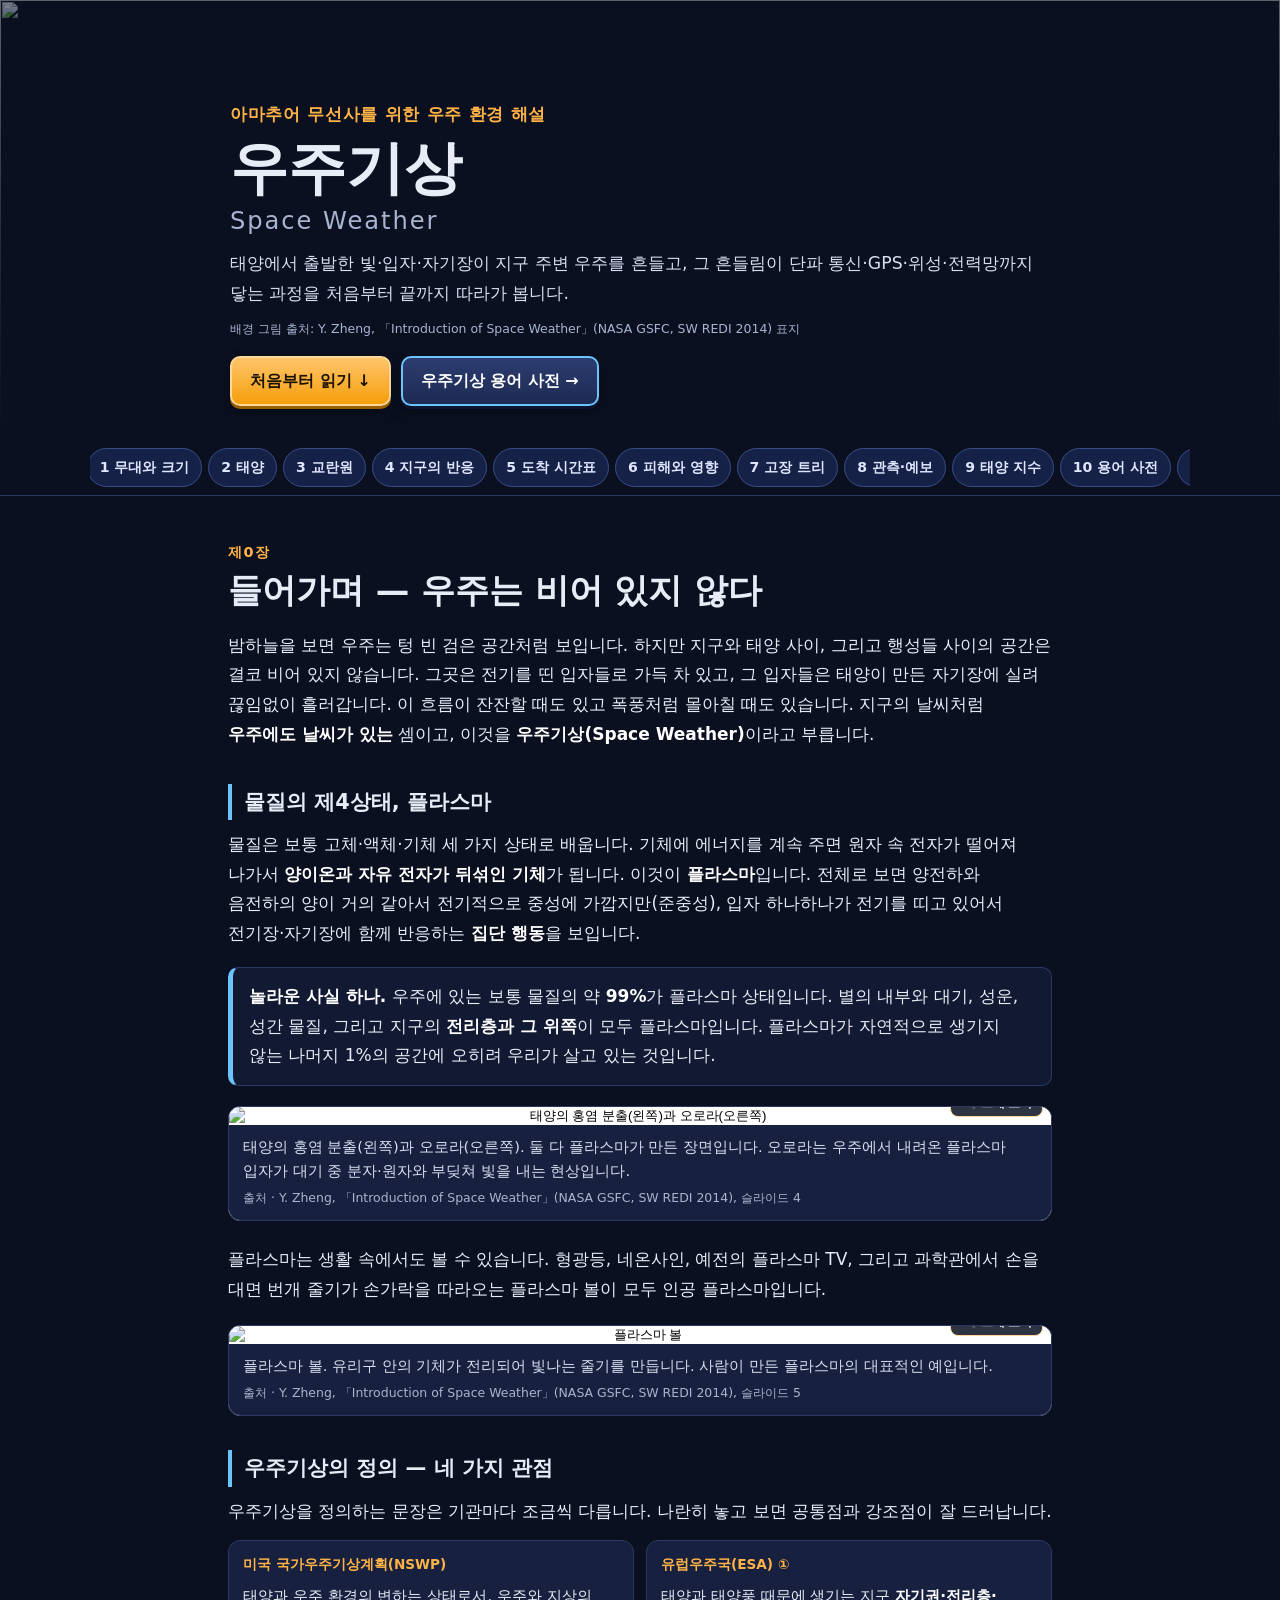
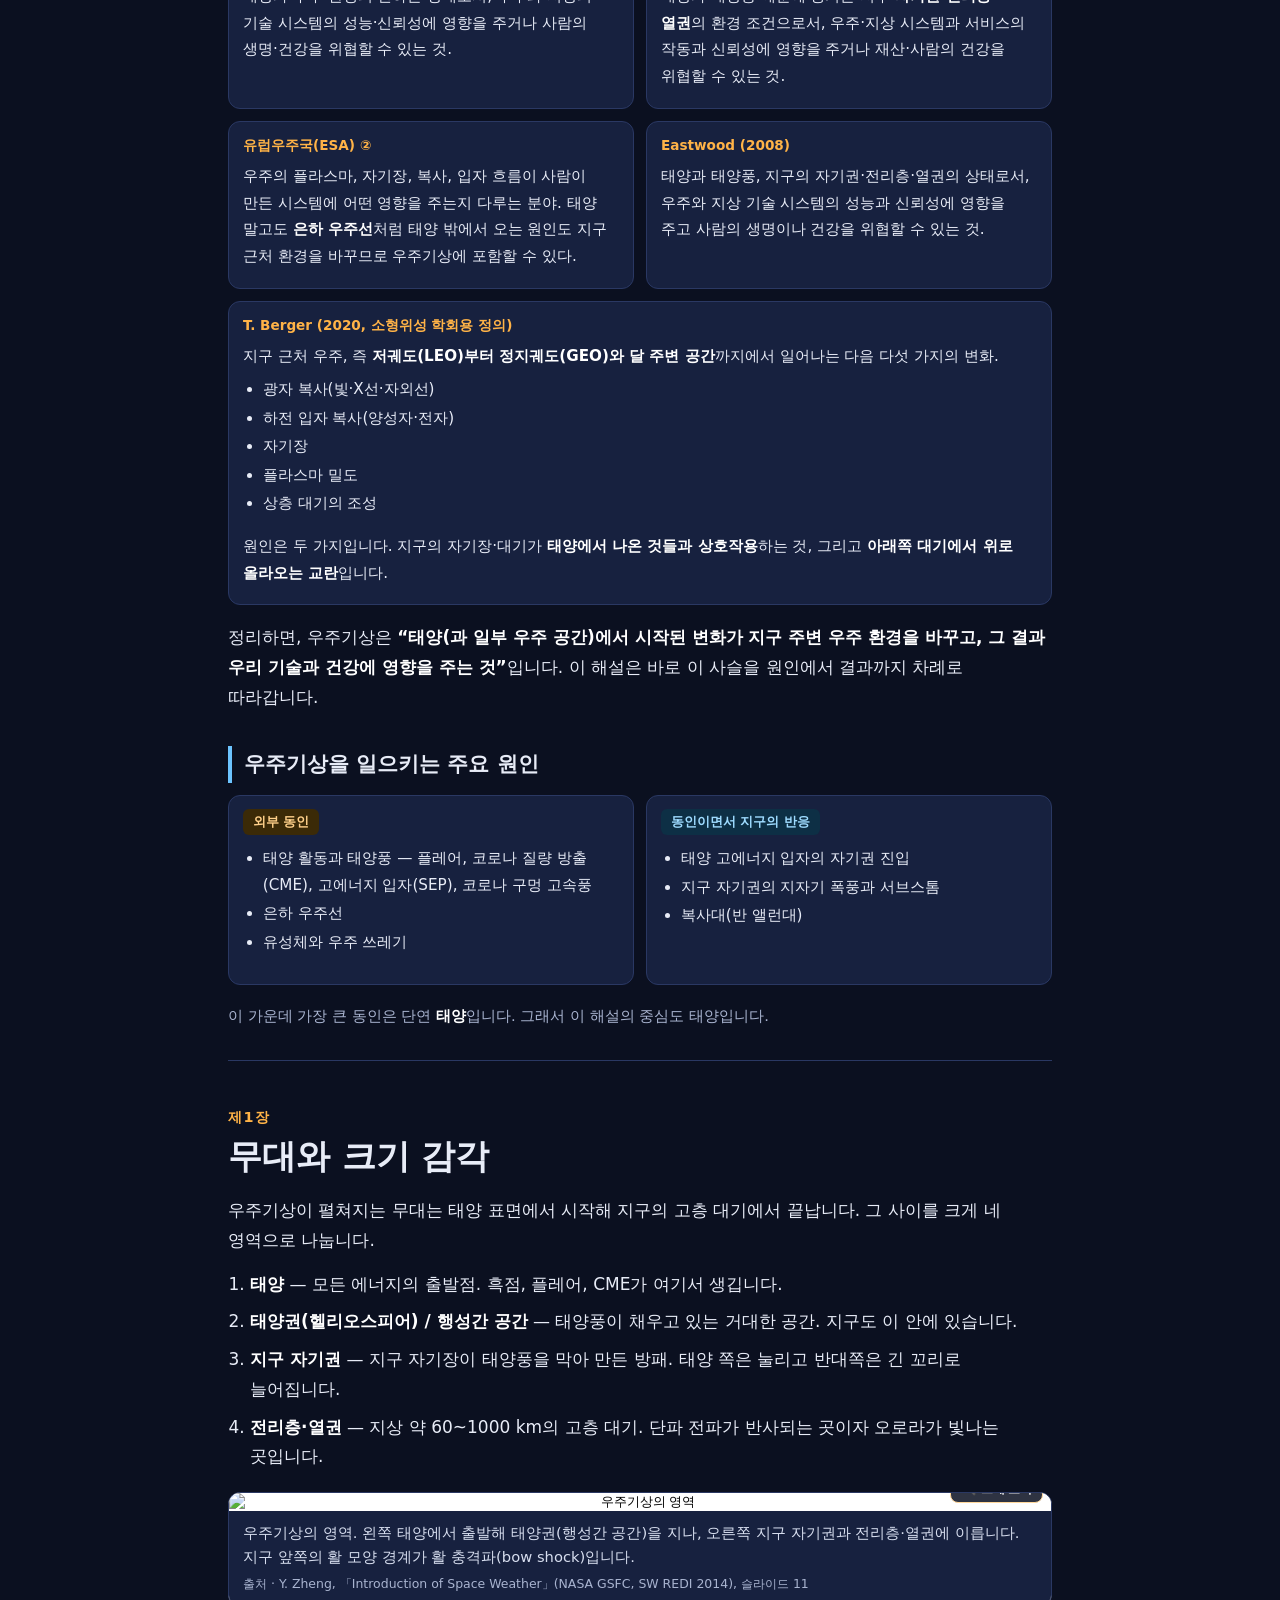
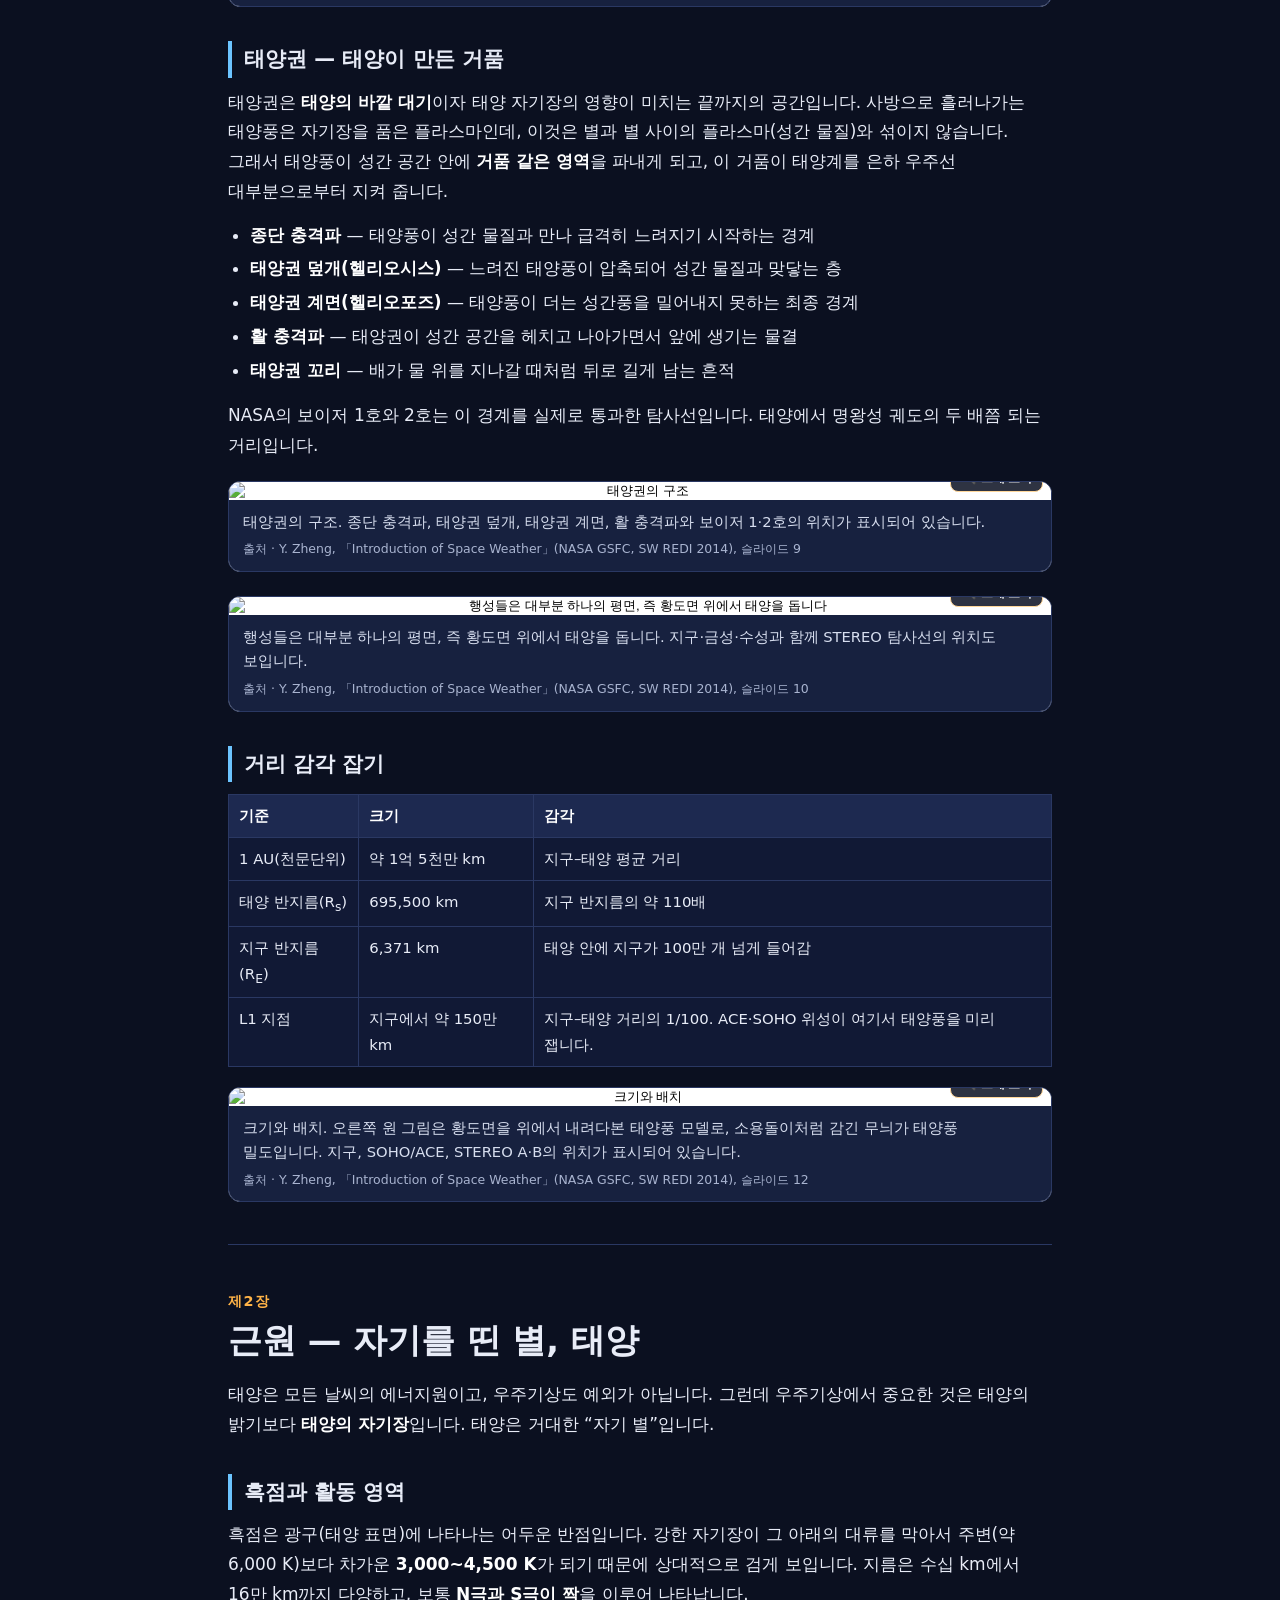
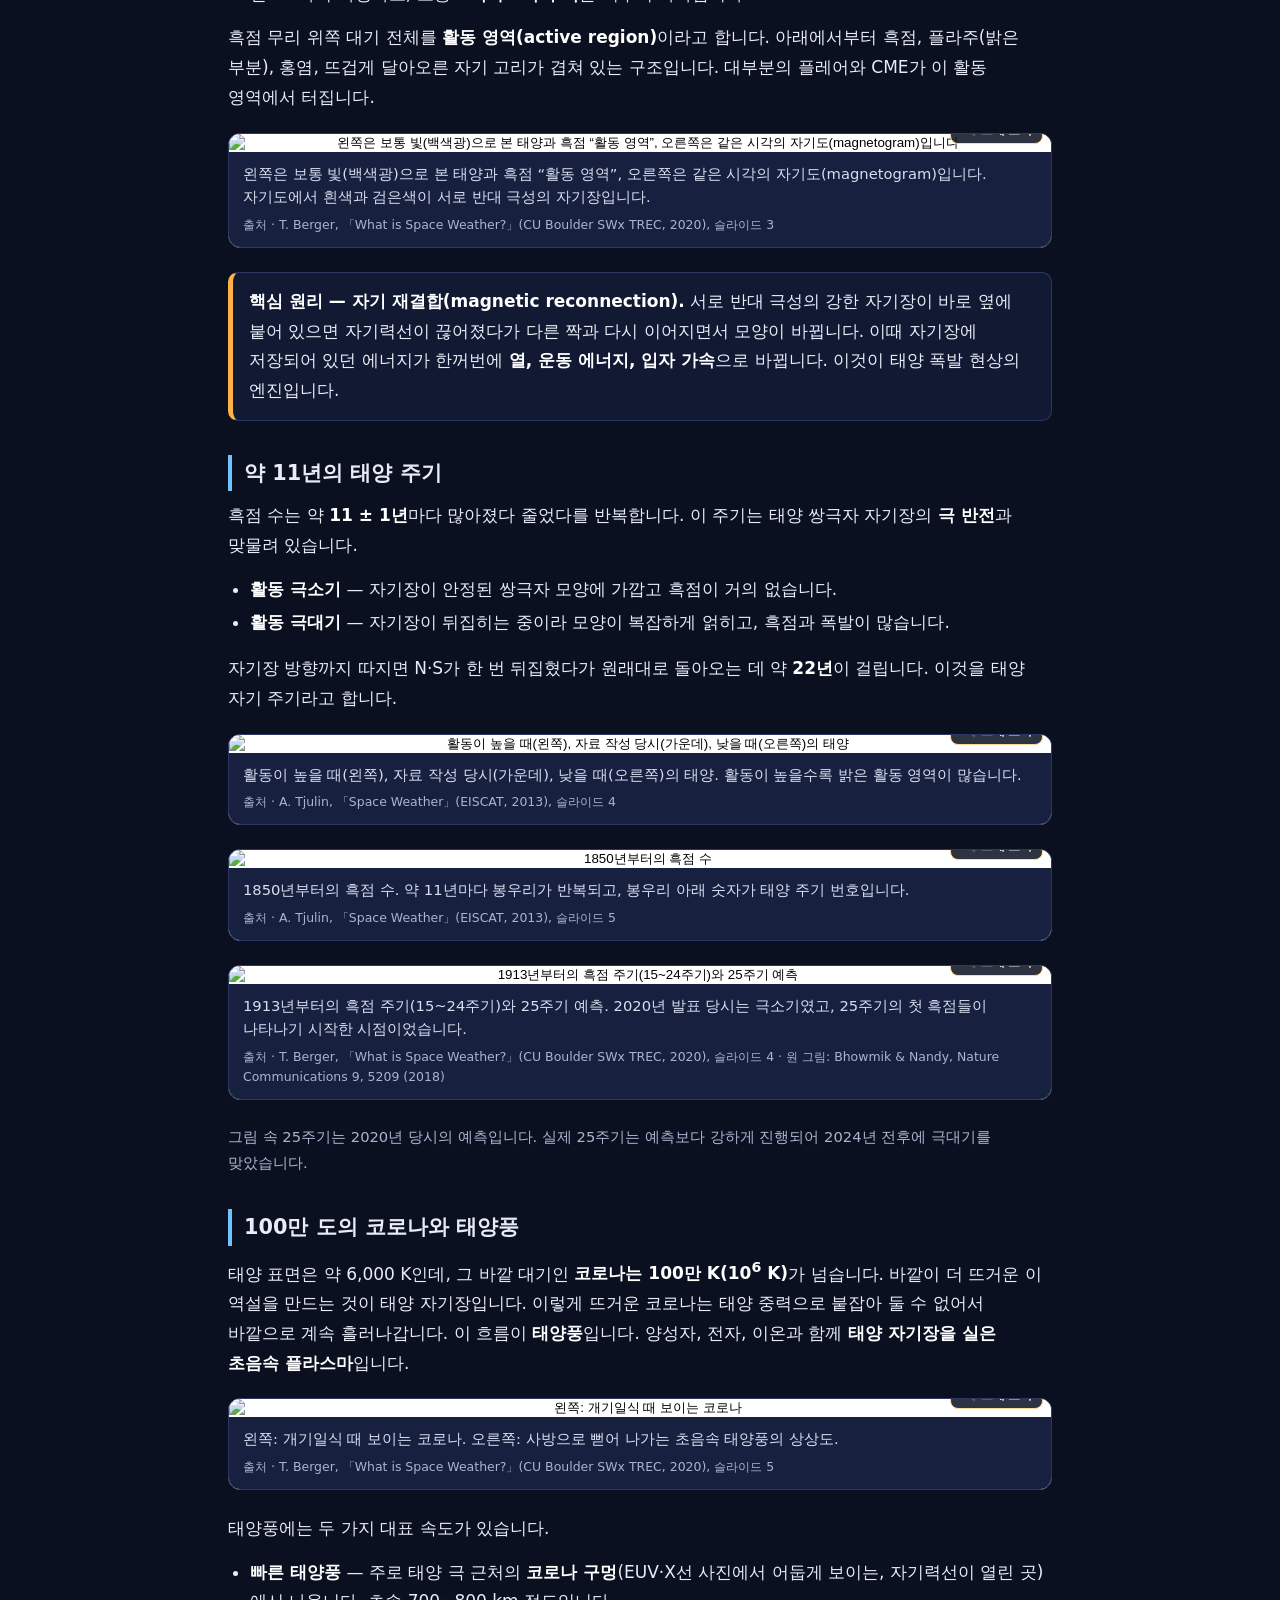
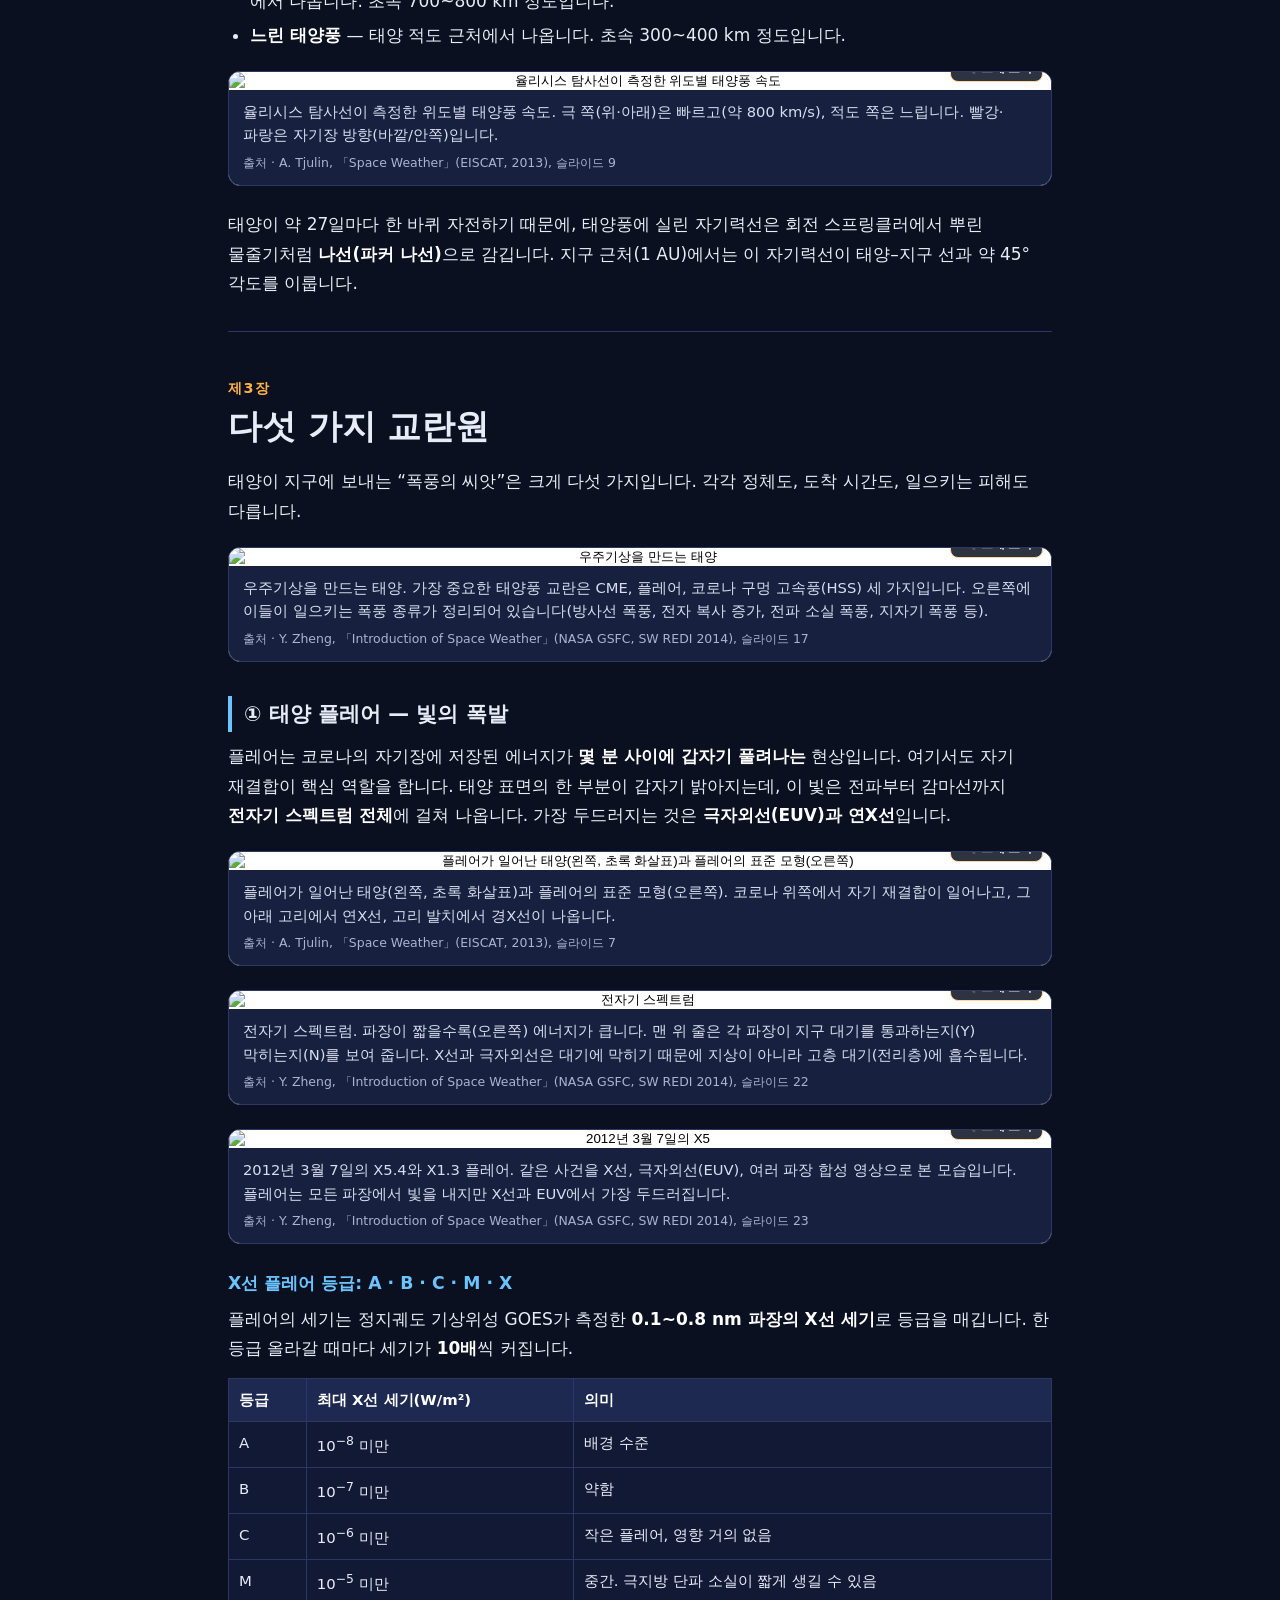
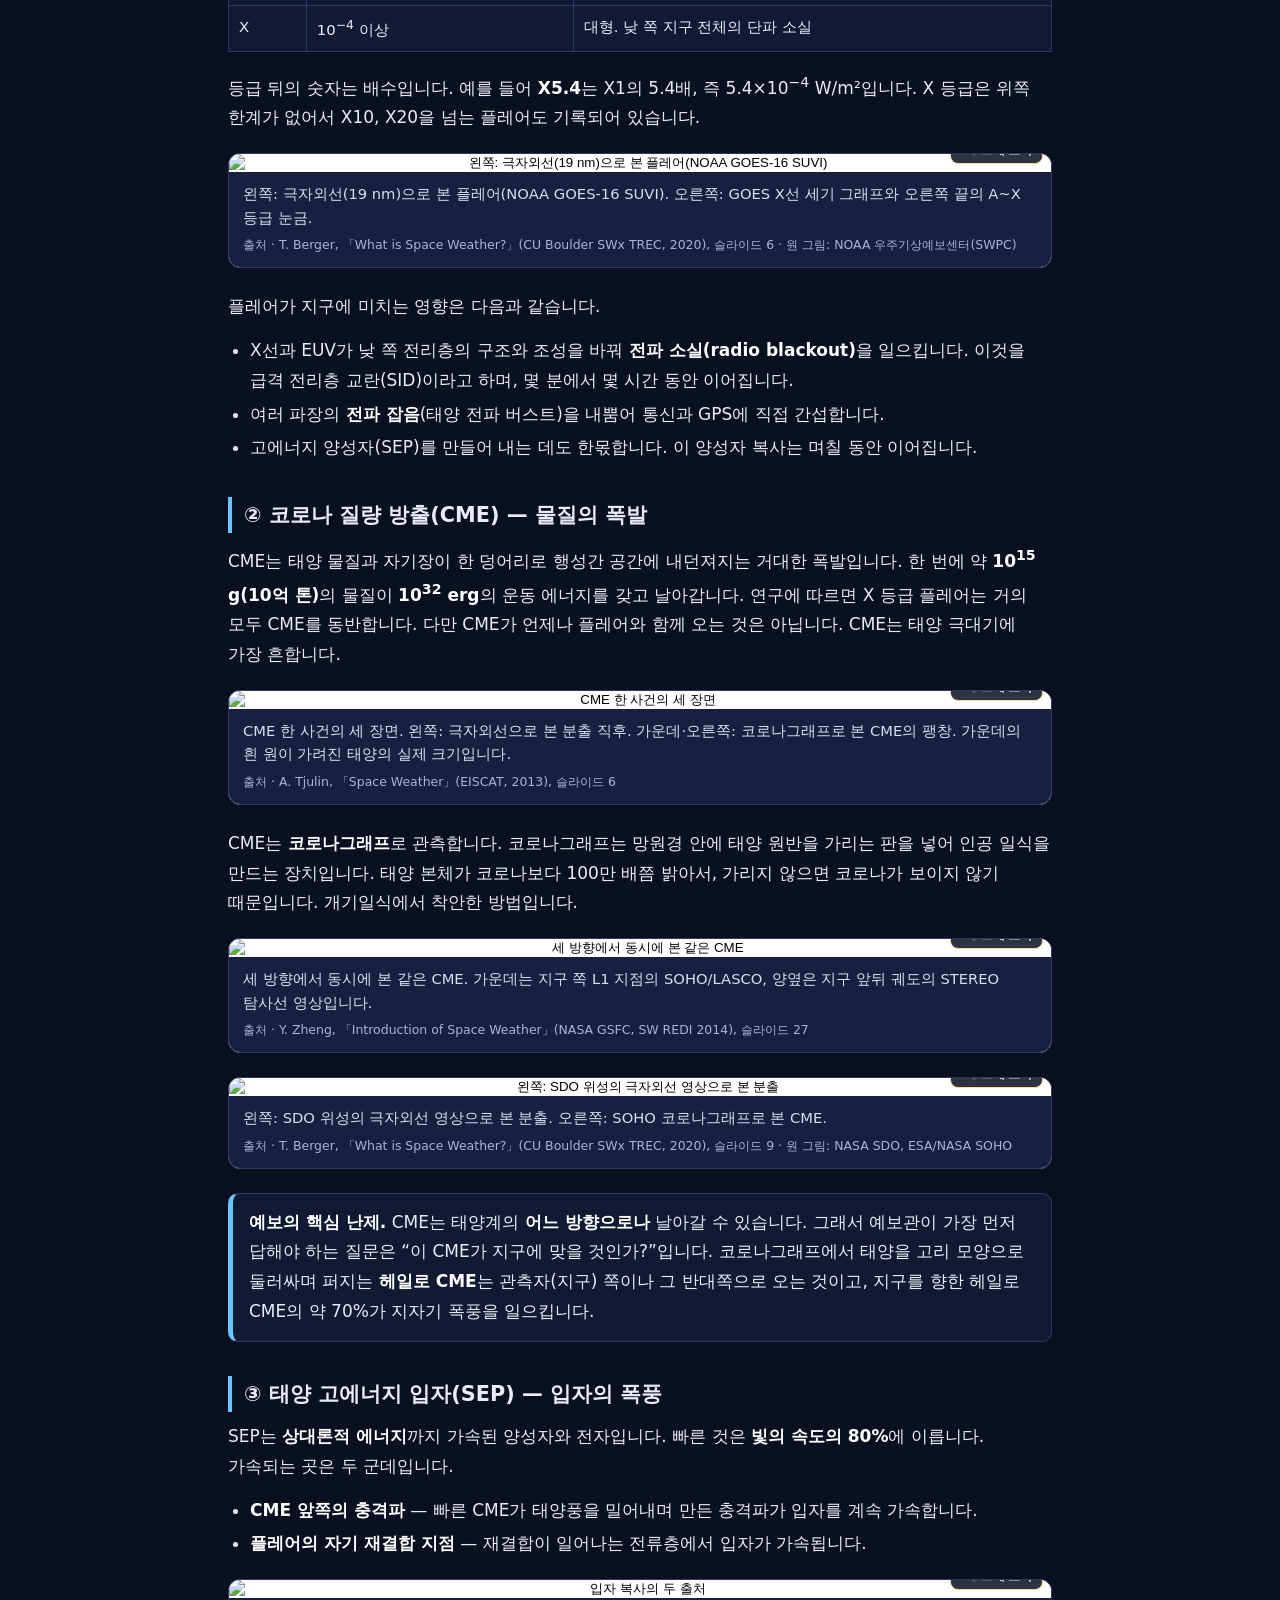
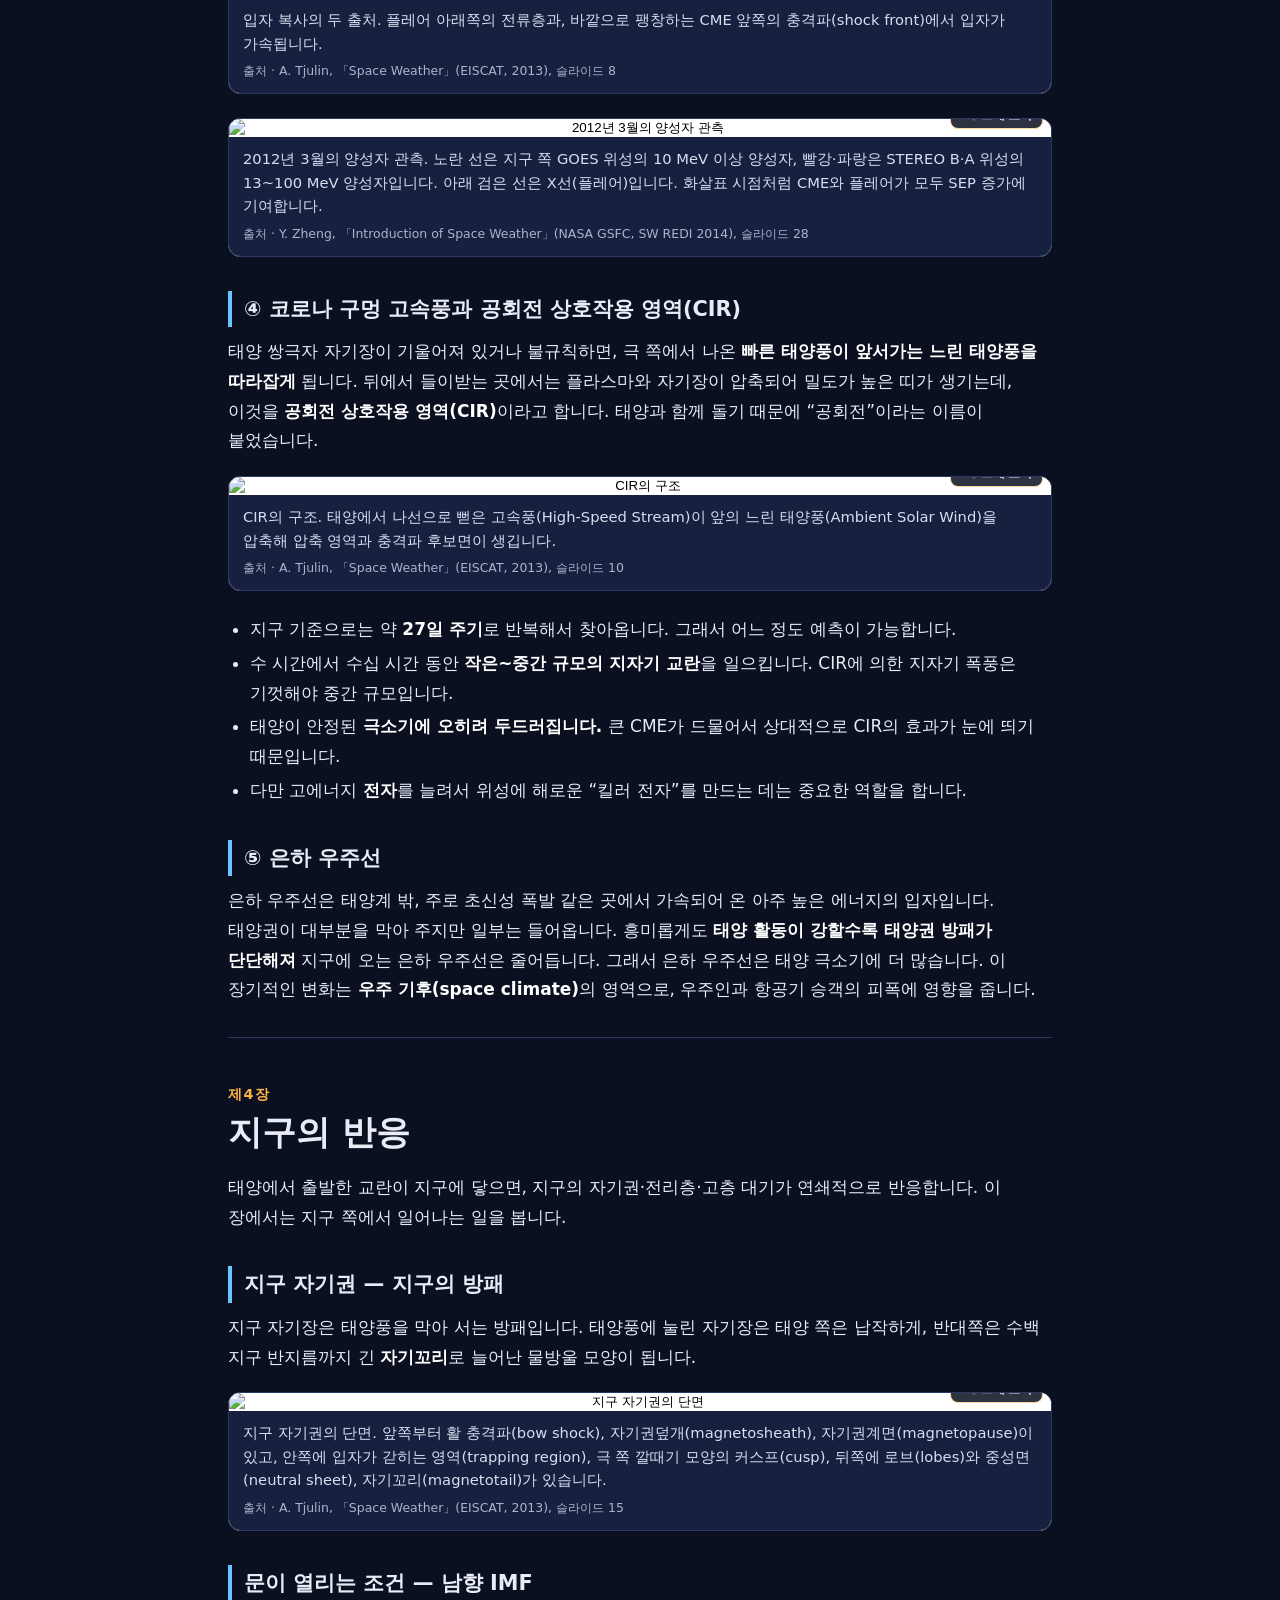
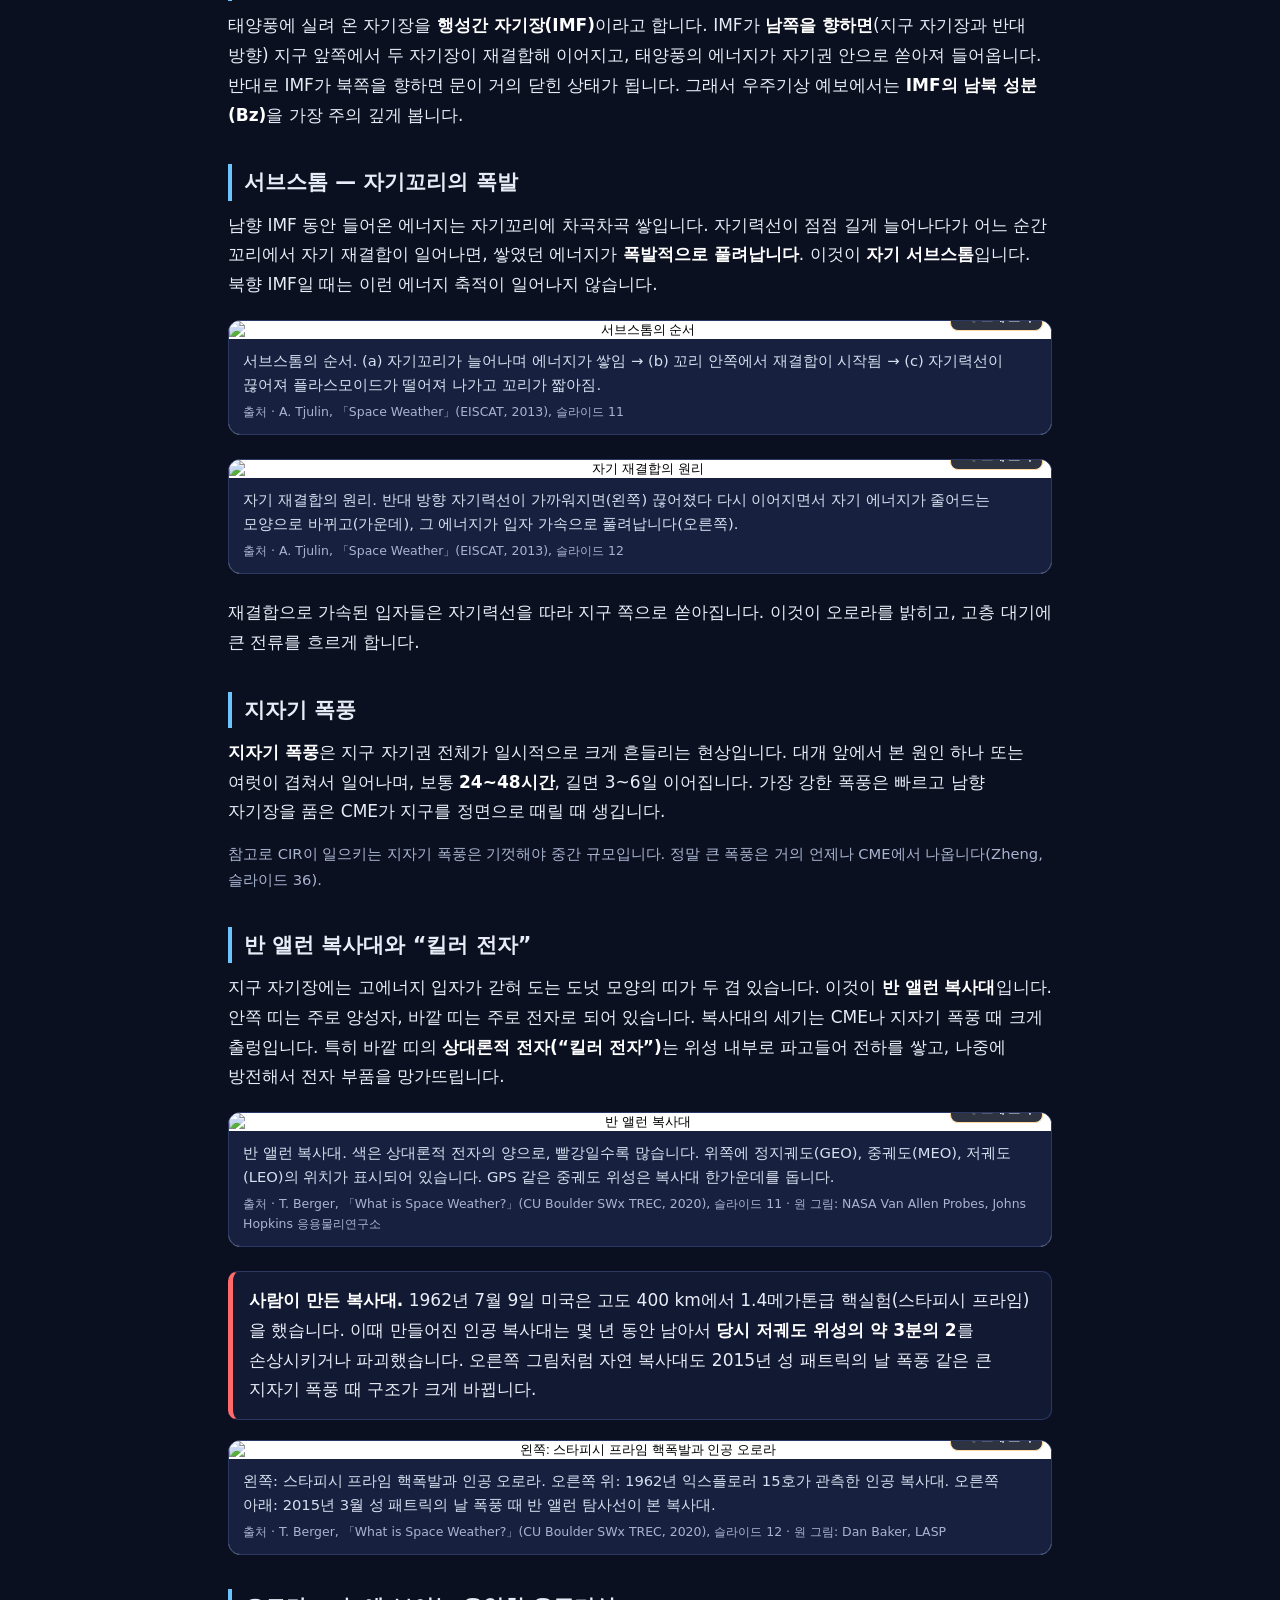
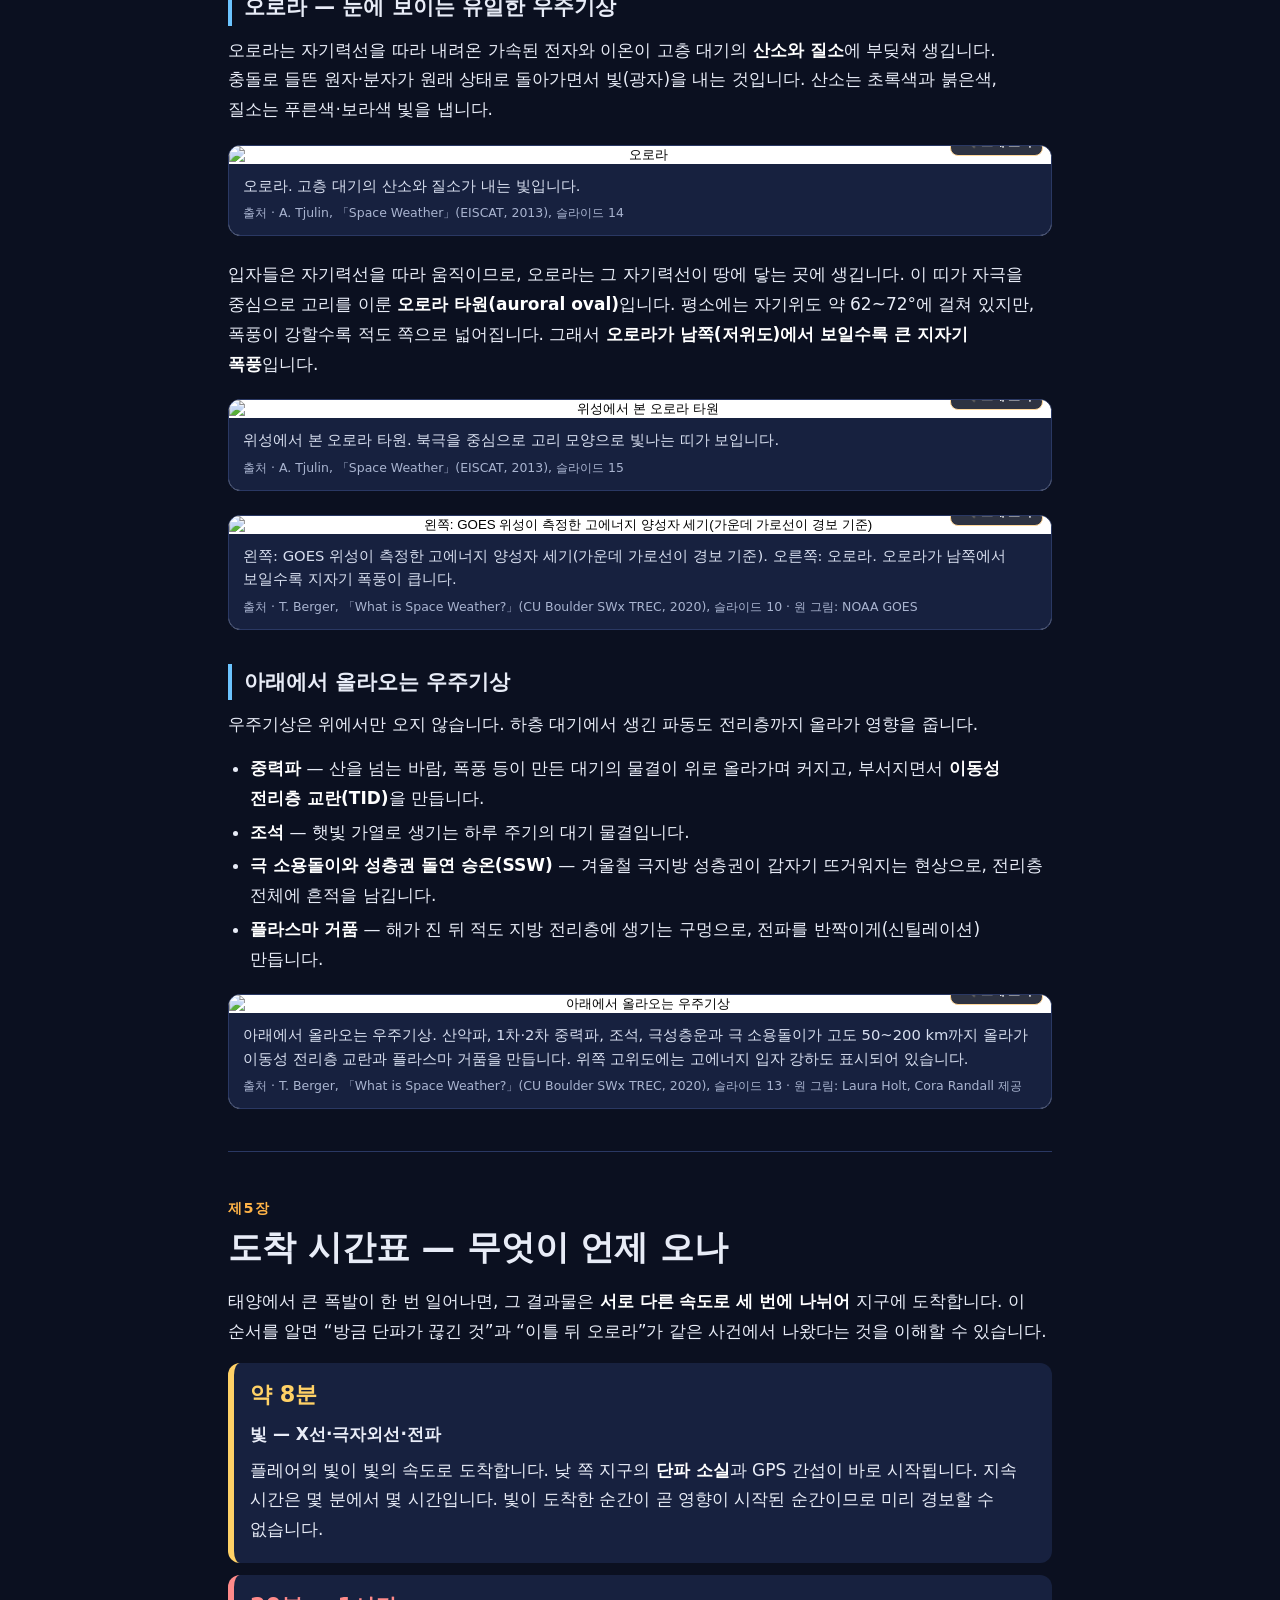
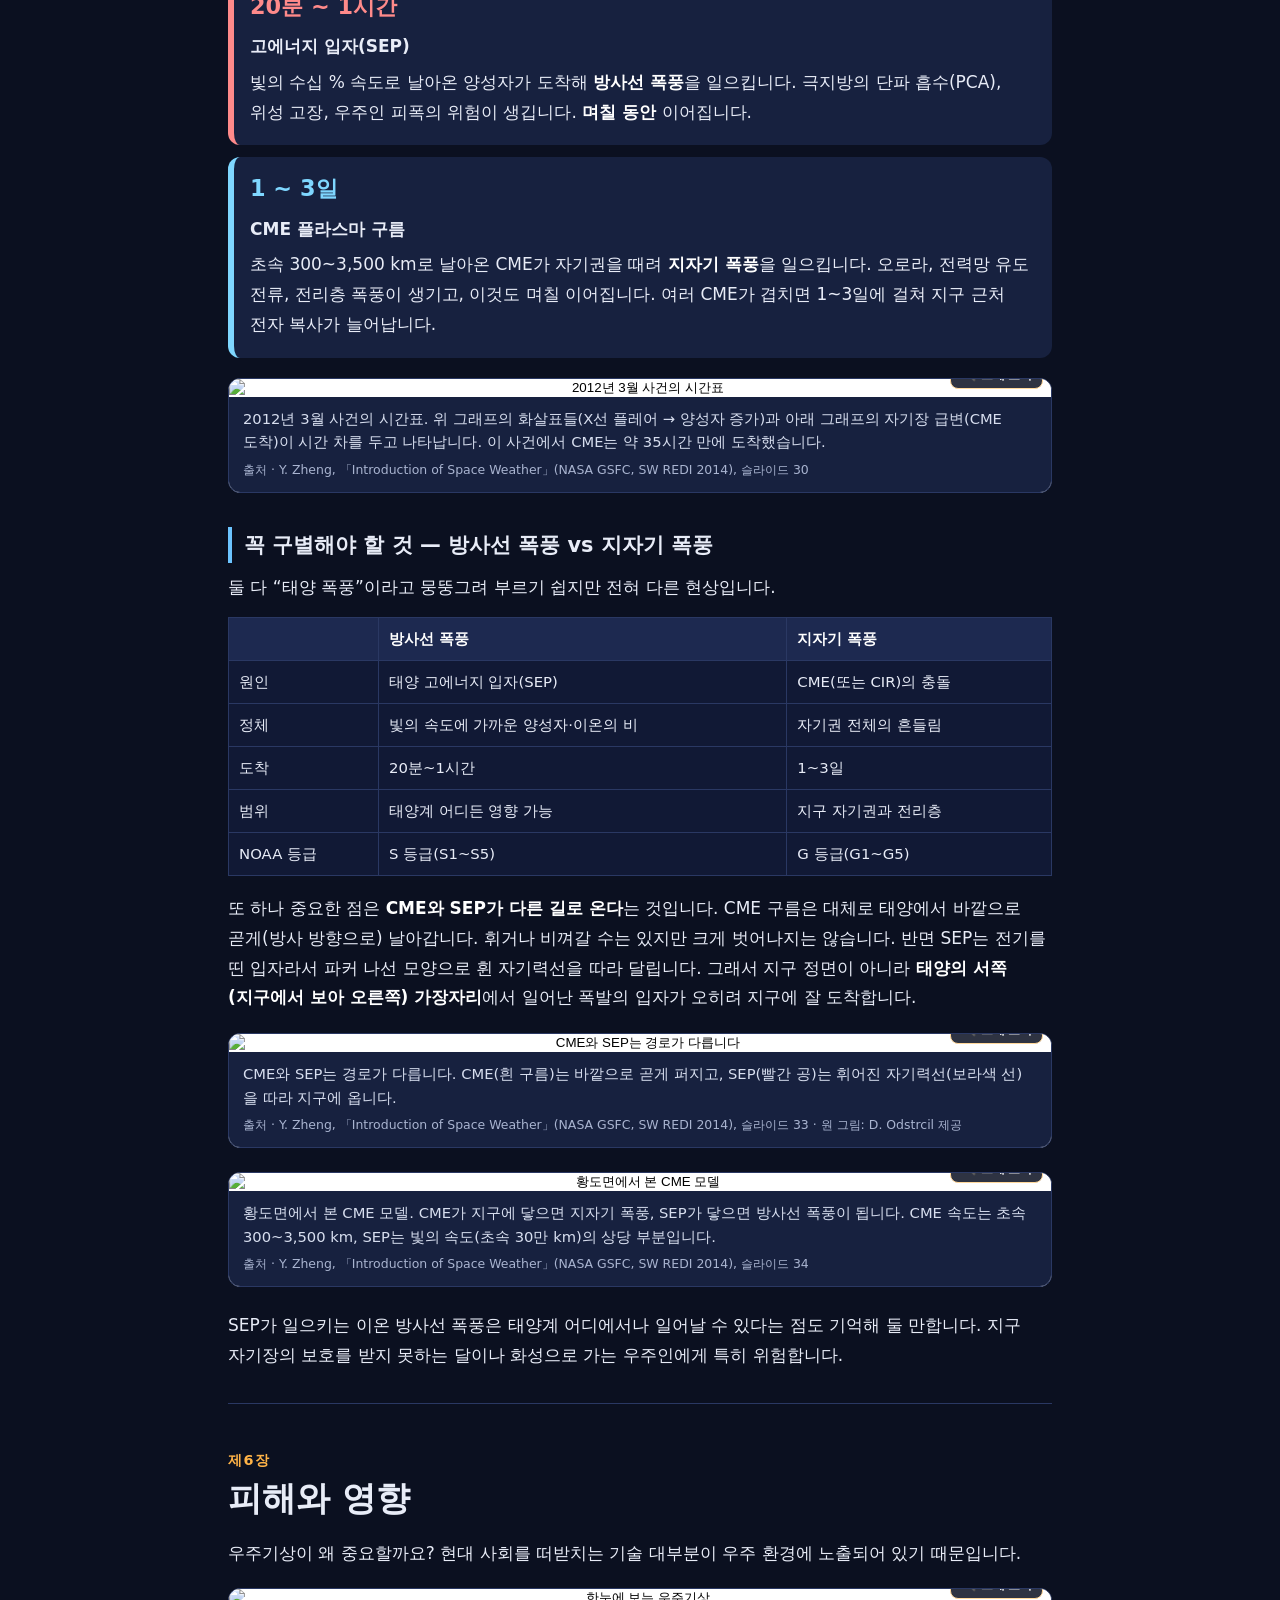
==== index.html @ 249c4172 "Add files via upload" ====
<!DOCTYPE html>
<html lang="ko">
<head>
<meta charset="utf-8">
<meta name="viewport" content="width=device-width, initial-scale=1">
<title>우주기상(Space Weather) 완전 해설 — 태양에서 무선국까지</title>
<meta name="description" content="태양 활동이 지구 주변 우주 환경과 전파·위성·전력망에 미치는 영향을 그림과 함께 자세히 풀어 쓴 한국어 우주기상 해설">
<link rel="stylesheet" href="style.css">
</head>
<body>

<header class="hero">
  <img class="hero-bg" src="img/zh-01.jpg" alt="">
  <div class="hero-in">
    <p class="kicker">아마추어 무선사를 위한 우주 환경 해설</p>
    <h1>우주기상<span>Space Weather</span></h1>
    <p class="lead">태양에서 출발한 빛·입자·자기장이 지구 주변 우주를 흔들고, 그 흔들림이 단파 통신·GPS·위성·전력망까지 닿는 과정을 처음부터 끝까지 따라가 봅니다.</p>
    <p class="hero-src">배경 그림 출처: Y. Zheng, 「Introduction of Space Weather」(NASA GSFC, SW REDI 2014) 표지</p>
    <div class="hero-btns">
      <a class="btn" href="#s0">처음부터 읽기 ↓</a>
      <a class="btn ghost" href="glossary.html">우주기상 용어 사전 →</a>
    </div>
  </div>
</header>

<nav class="toc" id="toc" aria-label="목차">
  <div class="toc-in">
    <a href="#s0">0 들어가며</a>
    <a href="#s1">1 무대와 크기</a>
    <a href="#s2">2 태양</a>
    <a href="#s3">3 교란원</a>
    <a href="#s4">4 지구의 반응</a>
    <a href="#s5">5 도착 시간표</a>
    <a href="#s6">6 피해와 영향</a>
    <a href="#s7">7 고장 트리</a>
    <a href="#s8">8 관측·예보</a>
    <a href="#s9">9 태양 지수</a>
    <a href="#s10">10 용어 사전</a>
    <a href="#s11">11 출처</a>
  </div>
</nav>

<main>

<!-- ===================================================== 0 -->
<section id="s0">
<p class="chap">제0장</p>
<h2>들어가며 — 우주는 비어 있지 않다</h2>

<p>밤하늘을 보면 우주는 텅 빈 검은 공간처럼 보입니다. 하지만 지구와 태양 사이, 그리고 행성들 사이의 공간은 결코 비어 있지 않습니다. 그곳은 전기를 띤 입자들로 가득 차 있고, 그 입자들은 태양이 만든 자기장에 실려 끊임없이 흘러갑니다. 이 흐름이 잔잔할 때도 있고 폭풍처럼 몰아칠 때도 있습니다. 지구의 날씨처럼 <b>우주에도 날씨가 있는</b> 셈이고, 이것을 <b>우주기상(Space Weather)</b>이라고 부릅니다.</p>

<h3>물질의 제4상태, 플라스마</h3>
<p>물질은 보통 고체·액체·기체 세 가지 상태로 배웁니다. 기체에 에너지를 계속 주면 원자 속 전자가 떨어져 나가서 <b>양이온과 자유 전자가 뒤섞인 기체</b>가 됩니다. 이것이 <b>플라스마</b>입니다. 전체로 보면 양전하와 음전하의 양이 거의 같아서 전기적으로 중성에 가깝지만(준중성), 입자 하나하나가 전기를 띠고 있어서 전기장·자기장에 함께 반응하는 <b>집단 행동</b>을 보입니다.</p>
<div class="callout">
  <b>놀라운 사실 하나.</b> 우주에 있는 보통 물질의 약 <b>99%</b>가 플라스마 상태입니다. 별의 내부와 대기, 성운, 성간 물질, 그리고 지구의 <b>전리층과 그 위쪽</b>이 모두 플라스마입니다. 플라스마가 자연적으로 생기지 않는 나머지 1%의 공간에 오히려 우리가 살고 있는 것입니다.
</div>

<figure class="fig"><button type="button" class="zoom" aria-label="그림 크게 보기"><img src="img/zh-04.jpg" alt="태양의 홍염 분출(왼쪽)과 오로라(오른쪽)" loading="lazy" decoding="async"></button><figcaption>태양의 홍염 분출(왼쪽)과 오로라(오른쪽). 둘 다 플라스마가 만든 장면입니다. 오로라는 우주에서 내려온 플라스마 입자가 대기 중 분자·원자와 부딪쳐 빛을 내는 현상입니다.<span class="src">Y. Zheng, 「Introduction of Space Weather」(NASA GSFC, SW REDI 2014), 슬라이드 4</span></figcaption></figure>

<p>플라스마는 생활 속에서도 볼 수 있습니다. 형광등, 네온사인, 예전의 플라스마 TV, 그리고 과학관에서 손을 대면 번개 줄기가 손가락을 따라오는 플라스마 볼이 모두 인공 플라스마입니다.</p>

<figure class="fig"><button type="button" class="zoom" aria-label="그림 크게 보기"><img src="img/zh-05.jpg" alt="플라스마 볼" loading="lazy" decoding="async"></button><figcaption>플라스마 볼. 유리구 안의 기체가 전리되어 빛나는 줄기를 만듭니다. 사람이 만든 플라스마의 대표적인 예입니다.<span class="src">Y. Zheng, 「Introduction of Space Weather」(NASA GSFC, SW REDI 2014), 슬라이드 5</span></figcaption></figure>

<h3>우주기상의 정의 — 네 가지 관점</h3>
<p>우주기상을 정의하는 문장은 기관마다 조금씩 다릅니다. 나란히 놓고 보면 공통점과 강조점이 잘 드러납니다.</p>

<div class="defs">
  <div class="def"><p class="who">미국 국가우주기상계획(NSWP)</p><p>태양과 우주 환경의 변하는 상태로서, 우주와 지상의 기술 시스템의 성능·신뢰성에 영향을 주거나 사람의 생명·건강을 위협할 수 있는 것.</p></div>
  <div class="def"><p class="who">유럽우주국(ESA) ①</p><p>태양과 태양풍 때문에 생기는 지구 <b>자기권·전리층·열권</b>의 환경 조건으로서, 우주·지상 시스템과 서비스의 작동과 신뢰성에 영향을 주거나 재산·사람의 건강을 위협할 수 있는 것.</p></div>
  <div class="def"><p class="who">유럽우주국(ESA) ②</p><p>우주의 플라스마, 자기장, 복사, 입자 흐름이 사람이 만든 시스템에 어떤 영향을 주는지 다루는 분야. 태양 말고도 <b>은하 우주선</b>처럼 태양 밖에서 오는 원인도 지구 근처 환경을 바꾸므로 우주기상에 포함할 수 있다.</p></div>
  <div class="def"><p class="who">Eastwood (2008)</p><p>태양과 태양풍, 지구의 자기권·전리층·열권의 상태로서, 우주와 지상 기술 시스템의 성능과 신뢰성에 영향을 주고 사람의 생명이나 건강을 위협할 수 있는 것.</p></div>
  <div class="def wide"><p class="who">T. Berger (2020, 소형위성 학회용 정의)</p><p>지구 근처 우주, 즉 <b>저궤도(LEO)부터 정지궤도(GEO)와 달 주변 공간</b>까지에서 일어나는 다음 다섯 가지의 변화.</p>
    <ul class="tight"><li>광자 복사(빛·X선·자외선)</li><li>하전 입자 복사(양성자·전자)</li><li>자기장</li><li>플라스마 밀도</li><li>상층 대기의 조성</li></ul>
    <p>원인은 두 가지입니다. 지구의 자기장·대기가 <b>태양에서 나온 것들과 상호작용</b>하는 것, 그리고 <b>아래쪽 대기에서 위로 올라오는 교란</b>입니다.</p></div>
</div>

<p>정리하면, 우주기상은 <b>“태양(과 일부 우주 공간)에서 시작된 변화가 지구 주변 우주 환경을 바꾸고, 그 결과 우리 기술과 건강에 영향을 주는 것”</b>입니다. 이 해설은 바로 이 사슬을 원인에서 결과까지 차례로 따라갑니다.</p>

<h3>우주기상을 일으키는 주요 원인</h3>
<div class="grid2">
  <div class="card"><p class="tag driver">외부 동인</p><ul class="tight">
    <li>태양 활동과 태양풍 — 플레어, 코로나 질량 방출(CME), 고에너지 입자(SEP), 코로나 구멍 고속풍</li>
    <li>은하 우주선</li>
    <li>유성체와 우주 쓰레기</li></ul></div>
  <div class="card"><p class="tag resp">동인이면서 지구의 반응</p><ul class="tight">
    <li>태양 고에너지 입자의 자기권 진입</li>
    <li>지구 자기권의 지자기 폭풍과 서브스톰</li>
    <li>복사대(반 앨런대)</li></ul></div>
</div>
<p class="note">이 가운데 가장 큰 동인은 단연 <b>태양</b>입니다. 그래서 이 해설의 중심도 태양입니다.</p>
</section>

<!-- ===================================================== 1 -->
<section id="s1">
<p class="chap">제1장</p>
<h2>무대와 크기 감각</h2>
<p>우주기상이 펼쳐지는 무대는 태양 표면에서 시작해 지구의 고층 대기에서 끝납니다. 그 사이를 크게 네 영역으로 나눕니다.</p>

<ol class="steps">
  <li><b>태양</b> — 모든 에너지의 출발점. 흑점, 플레어, CME가 여기서 생깁니다.</li>
  <li><b>태양권(헬리오스피어) / 행성간 공간</b> — 태양풍이 채우고 있는 거대한 공간. 지구도 이 안에 있습니다.</li>
  <li><b>지구 자기권</b> — 지구 자기장이 태양풍을 막아 만든 방패. 태양 쪽은 눌리고 반대쪽은 긴 꼬리로 늘어집니다.</li>
  <li><b>전리층·열권</b> — 지상 약 60~1000 km의 고층 대기. 단파 전파가 반사되는 곳이자 오로라가 빛나는 곳입니다.</li>
</ol>

<figure class="fig"><button type="button" class="zoom" aria-label="그림 크게 보기"><img src="img/zh-11.jpg" alt="우주기상의 영역" loading="lazy" decoding="async"></button><figcaption>우주기상의 영역. 왼쪽 태양에서 출발해 태양권(행성간 공간)을 지나, 오른쪽 지구 자기권과 전리층·열권에 이릅니다. 지구 앞쪽의 활 모양 경계가 활 충격파(bow shock)입니다.<span class="src">Y. Zheng, 「Introduction of Space Weather」(NASA GSFC, SW REDI 2014), 슬라이드 11</span></figcaption></figure>

<h3>태양권 — 태양이 만든 거품</h3>
<p>태양권은 <b>태양의 바깥 대기</b>이자 태양 자기장의 영향이 미치는 끝까지의 공간입니다. 사방으로 흘러나가는 태양풍은 자기장을 품은 플라스마인데, 이것은 별과 별 사이의 플라스마(성간 물질)와 섞이지 않습니다. 그래서 태양풍이 성간 공간 안에 <b>거품 같은 영역</b>을 파내게 되고, 이 거품이 태양계를 은하 우주선 대부분으로부터 지켜 줍니다.</p>
<ul>
  <li><b>종단 충격파</b> — 태양풍이 성간 물질과 만나 급격히 느려지기 시작하는 경계</li>
  <li><b>태양권 덮개(헬리오시스)</b> — 느려진 태양풍이 압축되어 성간 물질과 맞닿는 층</li>
  <li><b>태양권 계면(헬리오포즈)</b> — 태양풍이 더는 성간풍을 밀어내지 못하는 최종 경계</li>
  <li><b>활 충격파</b> — 태양권이 성간 공간을 헤치고 나아가면서 앞에 생기는 물결</li>
  <li><b>태양권 꼬리</b> — 배가 물 위를 지나갈 때처럼 뒤로 길게 남는 흔적</li>
</ul>
<p>NASA의 보이저 1호와 2호는 이 경계를 실제로 통과한 탐사선입니다. 태양에서 명왕성 궤도의 두 배쯤 되는 거리입니다.</p>

<figure class="fig"><button type="button" class="zoom" aria-label="그림 크게 보기"><img src="img/zh-09.jpg" alt="태양권의 구조" loading="lazy" decoding="async"></button><figcaption>태양권의 구조. 종단 충격파, 태양권 덮개, 태양권 계면, 활 충격파와 보이저 1·2호의 위치가 표시되어 있습니다.<span class="src">Y. Zheng, 「Introduction of Space Weather」(NASA GSFC, SW REDI 2014), 슬라이드 9</span></figcaption></figure>

<figure class="fig"><button type="button" class="zoom" aria-label="그림 크게 보기"><img src="img/zh-10.jpg" alt="행성들은 대부분 하나의 평면, 즉 황도면 위에서 태양을 돕니다" loading="lazy" decoding="async"></button><figcaption>행성들은 대부분 하나의 평면, 즉 황도면 위에서 태양을 돕니다. 지구·금성·수성과 함께 STEREO 탐사선의 위치도 보입니다.<span class="src">Y. Zheng, 「Introduction of Space Weather」(NASA GSFC, SW REDI 2014), 슬라이드 10</span></figcaption></figure>

<h3>거리 감각 잡기</h3>
<div class="tablewrap"><table>
<tr><th>기준</th><th>크기</th><th>감각</th></tr>
<tr><td>1 AU(천문단위)</td><td>약 1억 5천만 km</td><td>지구–태양 평균 거리</td></tr>
<tr><td>태양 반지름(R<sub>s</sub>)</td><td>695,500 km</td><td>지구 반지름의 약 110배</td></tr>
<tr><td>지구 반지름(R<sub>E</sub>)</td><td>6,371 km</td><td>태양 안에 지구가 100만 개 넘게 들어감</td></tr>
<tr><td>L1 지점</td><td>지구에서 약 150만 km</td><td>지구–태양 거리의 1/100. ACE·SOHO 위성이 여기서 태양풍을 미리 잽니다.</td></tr>
</table></div>

<figure class="fig"><button type="button" class="zoom" aria-label="그림 크게 보기"><img src="img/zh-12.jpg" alt="크기와 배치" loading="lazy" decoding="async"></button><figcaption>크기와 배치. 오른쪽 원 그림은 황도면을 위에서 내려다본 태양풍 모델로, 소용돌이처럼 감긴 무늬가 태양풍 밀도입니다. 지구, SOHO/ACE, STEREO A·B의 위치가 표시되어 있습니다.<span class="src">Y. Zheng, 「Introduction of Space Weather」(NASA GSFC, SW REDI 2014), 슬라이드 12</span></figcaption></figure>
</section>

<!-- ===================================================== 2 -->
<section id="s2">
<p class="chap">제2장</p>
<h2>근원 — 자기를 띤 별, 태양</h2>

<p>태양은 모든 날씨의 에너지원이고, 우주기상도 예외가 아닙니다. 그런데 우주기상에서 중요한 것은 태양의 밝기보다 <b>태양의 자기장</b>입니다. 태양은 거대한 “자기 별”입니다.</p>

<h3>흑점과 활동 영역</h3>
<p>흑점은 광구(태양 표면)에 나타나는 어두운 반점입니다. 강한 자기장이 그 아래의 대류를 막아서 주변(약 6,000 K)보다 차가운 <b>3,000~4,500 K</b>가 되기 때문에 상대적으로 검게 보입니다. 지름은 수십 km에서 16만 km까지 다양하고, 보통 <b>N극과 S극이 짝</b>을 이루어 나타납니다.</p>
<p>흑점 무리 위쪽 대기 전체를 <b>활동 영역(active region)</b>이라고 합니다. 아래에서부터 흑점, 플라주(밝은 부분), 홍염, 뜨겁게 달아오른 자기 고리가 겹쳐 있는 구조입니다. 대부분의 플레어와 CME가 이 활동 영역에서 터집니다.</p>

<figure class="fig"><button type="button" class="zoom" aria-label="그림 크게 보기"><img src="img/be-03.jpg" alt="왼쪽은 보통 빛(백색광)으로 본 태양과 흑점 “활동 영역”, 오른쪽은 같은 시각의 자기도(magnetogram)입니다" loading="lazy" decoding="async"></button><figcaption>왼쪽은 보통 빛(백색광)으로 본 태양과 흑점 “활동 영역”, 오른쪽은 같은 시각의 자기도(magnetogram)입니다. 자기도에서 흰색과 검은색이 서로 반대 극성의 자기장입니다.<span class="src">T. Berger, 「What is Space Weather?」(CU Boulder SWx TREC, 2020), 슬라이드 3</span></figcaption></figure>

<div class="callout key">
  <b>핵심 원리 — 자기 재결합(magnetic reconnection).</b> 서로 반대 극성의 강한 자기장이 바로 옆에 붙어 있으면 자기력선이 끊어졌다가 다른 짝과 다시 이어지면서 모양이 바뀝니다. 이때 자기장에 저장되어 있던 에너지가 한꺼번에 <b>열, 운동 에너지, 입자 가속</b>으로 바뀝니다. 이것이 태양 폭발 현상의 엔진입니다.
</div>

<h3>약 11년의 태양 주기</h3>
<p>흑점 수는 약 <b>11 ± 1년</b>마다 많아졌다 줄었다를 반복합니다. 이 주기는 태양 쌍극자 자기장의 <b>극 반전</b>과 맞물려 있습니다.</p>
<ul>
  <li><b>활동 극소기</b> — 자기장이 안정된 쌍극자 모양에 가깝고 흑점이 거의 없습니다.</li>
  <li><b>활동 극대기</b> — 자기장이 뒤집히는 중이라 모양이 복잡하게 얽히고, 흑점과 폭발이 많습니다.</li>
</ul>
<p>자기장 방향까지 따지면 N·S가 한 번 뒤집혔다가 원래대로 돌아오는 데 약 <b>22년</b>이 걸립니다. 이것을 태양 자기 주기라고 합니다.</p>

<figure class="fig"><button type="button" class="zoom" aria-label="그림 크게 보기"><img src="img/tj-04.jpg" alt="활동이 높을 때(왼쪽), 자료 작성 당시(가운데), 낮을 때(오른쪽)의 태양" loading="lazy" decoding="async"></button><figcaption>활동이 높을 때(왼쪽), 자료 작성 당시(가운데), 낮을 때(오른쪽)의 태양. 활동이 높을수록 밝은 활동 영역이 많습니다.<span class="src">A. Tjulin, 「Space Weather」(EISCAT, 2013), 슬라이드 4</span></figcaption></figure>

<figure class="fig"><button type="button" class="zoom" aria-label="그림 크게 보기"><img src="img/tj-05.jpg" alt="1850년부터의 흑점 수" loading="lazy" decoding="async"></button><figcaption>1850년부터의 흑점 수. 약 11년마다 봉우리가 반복되고, 봉우리 아래 숫자가 태양 주기 번호입니다.<span class="src">A. Tjulin, 「Space Weather」(EISCAT, 2013), 슬라이드 5</span></figcaption></figure>

<figure class="fig"><button type="button" class="zoom" aria-label="그림 크게 보기"><img src="img/be-04.jpg" alt="1913년부터의 흑점 주기(15~24주기)와 25주기 예측" loading="lazy" decoding="async"></button><figcaption>1913년부터의 흑점 주기(15~24주기)와 25주기 예측. 2020년 발표 당시는 극소기였고, 25주기의 첫 흑점들이 나타나기 시작한 시점이었습니다.<span class="src">T. Berger, 「What is Space Weather?」(CU Boulder SWx TREC, 2020), 슬라이드 4 · 원 그림: Bhowmik & Nandy, Nature Communications 9, 5209 (2018)</span></figcaption></figure>

<p class="note">그림 속 25주기는 2020년 당시의 예측입니다. 실제 25주기는 예측보다 강하게 진행되어 2024년 전후에 극대기를 맞았습니다.</p>

<h3>100만 도의 코로나와 태양풍</h3>
<p>태양 표면은 약 6,000 K인데, 그 바깥 대기인 <b>코로나는 100만 K(10<sup>6</sup> K)</b>가 넘습니다. 바깥이 더 뜨거운 이 역설을 만드는 것이 태양 자기장입니다. 이렇게 뜨거운 코로나는 태양 중력으로 붙잡아 둘 수 없어서 바깥으로 계속 흘러나갑니다. 이 흐름이 <b>태양풍</b>입니다. 양성자, 전자, 이온과 함께 <b>태양 자기장을 실은 초음속 플라스마</b>입니다.</p>

<figure class="fig"><button type="button" class="zoom" aria-label="그림 크게 보기"><img src="img/be-05.jpg" alt="왼쪽: 개기일식 때 보이는 코로나" loading="lazy" decoding="async"></button><figcaption>왼쪽: 개기일식 때 보이는 코로나. 오른쪽: 사방으로 뻗어 나가는 초음속 태양풍의 상상도.<span class="src">T. Berger, 「What is Space Weather?」(CU Boulder SWx TREC, 2020), 슬라이드 5</span></figcaption></figure>

<p>태양풍에는 두 가지 대표 속도가 있습니다.</p>
<ul>
  <li><b>빠른 태양풍</b> — 주로 태양 극 근처의 <b>코로나 구멍</b>(EUV·X선 사진에서 어둡게 보이는, 자기력선이 열린 곳)에서 나옵니다. 초속 700~800 km 정도입니다.</li>
  <li><b>느린 태양풍</b> — 태양 적도 근처에서 나옵니다. 초속 300~400 km 정도입니다.</li>
</ul>

<figure class="fig"><button type="button" class="zoom" aria-label="그림 크게 보기"><img src="img/tj-09.jpg" alt="율리시스 탐사선이 측정한 위도별 태양풍 속도" loading="lazy" decoding="async"></button><figcaption>율리시스 탐사선이 측정한 위도별 태양풍 속도. 극 쪽(위·아래)은 빠르고(약 800 km/s), 적도 쪽은 느립니다. 빨강·파랑은 자기장 방향(바깥/안쪽)입니다.<span class="src">A. Tjulin, 「Space Weather」(EISCAT, 2013), 슬라이드 9</span></figcaption></figure>

<p>태양이 약 27일마다 한 바퀴 자전하기 때문에, 태양풍에 실린 자기력선은 회전 스프링클러에서 뿌린 물줄기처럼 <b>나선(파커 나선)</b>으로 감깁니다. 지구 근처(1 AU)에서는 이 자기력선이 태양–지구 선과 약 45° 각도를 이룹니다.</p>
</section>

<!-- ===================================================== 3 -->
<section id="s3">
<p class="chap">제3장</p>
<h2>다섯 가지 교란원</h2>
<p>태양이 지구에 보내는 “폭풍의 씨앗”은 크게 다섯 가지입니다. 각각 정체도, 도착 시간도, 일으키는 피해도 다릅니다.</p>

<figure class="fig"><button type="button" class="zoom" aria-label="그림 크게 보기"><img src="img/zh-17.jpg" alt="우주기상을 만드는 태양" loading="lazy" decoding="async"></button><figcaption>우주기상을 만드는 태양. 가장 중요한 태양풍 교란은 CME, 플레어, 코로나 구멍 고속풍(HSS) 세 가지입니다. 오른쪽에 이들이 일으키는 폭풍 종류가 정리되어 있습니다(방사선 폭풍, 전자 복사 증가, 전파 소실 폭풍, 지자기 폭풍 등).<span class="src">Y. Zheng, 「Introduction of Space Weather」(NASA GSFC, SW REDI 2014), 슬라이드 17</span></figcaption></figure>

<h3>① 태양 플레어 — 빛의 폭발</h3>
<p>플레어는 코로나의 자기장에 저장된 에너지가 <b>몇 분 사이에 갑자기 풀려나는</b> 현상입니다. 여기서도 자기 재결합이 핵심 역할을 합니다. 태양 표면의 한 부분이 갑자기 밝아지는데, 이 빛은 전파부터 감마선까지 <b>전자기 스펙트럼 전체</b>에 걸쳐 나옵니다. 가장 두드러지는 것은 <b>극자외선(EUV)과 연X선</b>입니다.</p>

<figure class="fig"><button type="button" class="zoom" aria-label="그림 크게 보기"><img src="img/tj-07.jpg" alt="플레어가 일어난 태양(왼쪽, 초록 화살표)과 플레어의 표준 모형(오른쪽)" loading="lazy" decoding="async"></button><figcaption>플레어가 일어난 태양(왼쪽, 초록 화살표)과 플레어의 표준 모형(오른쪽). 코로나 위쪽에서 자기 재결합이 일어나고, 그 아래 고리에서 연X선, 고리 발치에서 경X선이 나옵니다.<span class="src">A. Tjulin, 「Space Weather」(EISCAT, 2013), 슬라이드 7</span></figcaption></figure>

<figure class="fig"><button type="button" class="zoom" aria-label="그림 크게 보기"><img src="img/zh-22.jpg" alt="전자기 스펙트럼" loading="lazy" decoding="async"></button><figcaption>전자기 스펙트럼. 파장이 짧을수록(오른쪽) 에너지가 큽니다. 맨 위 줄은 각 파장이 지구 대기를 통과하는지(Y) 막히는지(N)를 보여 줍니다. X선과 극자외선은 대기에 막히기 때문에 지상이 아니라 고층 대기(전리층)에 흡수됩니다.<span class="src">Y. Zheng, 「Introduction of Space Weather」(NASA GSFC, SW REDI 2014), 슬라이드 22</span></figcaption></figure>

<figure class="fig"><button type="button" class="zoom" aria-label="그림 크게 보기"><img src="img/zh-23.jpg" alt="2012년 3월 7일의 X5" loading="lazy" decoding="async"></button><figcaption>2012년 3월 7일의 X5.4와 X1.3 플레어. 같은 사건을 X선, 극자외선(EUV), 여러 파장 합성 영상으로 본 모습입니다. 플레어는 모든 파장에서 빛을 내지만 X선과 EUV에서 가장 두드러집니다.<span class="src">Y. Zheng, 「Introduction of Space Weather」(NASA GSFC, SW REDI 2014), 슬라이드 23</span></figcaption></figure>

<h4>X선 플레어 등급: A · B · C · M · X</h4>
<p>플레어의 세기는 정지궤도 기상위성 GOES가 측정한 <b>0.1~0.8 nm 파장의 X선 세기</b>로 등급을 매깁니다. 한 등급 올라갈 때마다 세기가 <b>10배</b>씩 커집니다.</p>
<div class="tablewrap"><table>
<tr><th>등급</th><th>최대 X선 세기(W/m²)</th><th>의미</th></tr>
<tr><td>A</td><td>10<sup>−8</sup> 미만</td><td>배경 수준</td></tr>
<tr><td>B</td><td>10<sup>−7</sup> 미만</td><td>약함</td></tr>
<tr><td>C</td><td>10<sup>−6</sup> 미만</td><td>작은 플레어, 영향 거의 없음</td></tr>
<tr><td>M</td><td>10<sup>−5</sup> 미만</td><td>중간. 극지방 단파 소실이 짧게 생길 수 있음</td></tr>
<tr><td>X</td><td>10<sup>−4</sup> 이상</td><td>대형. 낮 쪽 지구 전체의 단파 소실</td></tr>
</table></div>
<p>등급 뒤의 숫자는 배수입니다. 예를 들어 <b>X5.4</b>는 X1의 5.4배, 즉 5.4×10<sup>−4</sup> W/m²입니다. X 등급은 위쪽 한계가 없어서 X10, X20을 넘는 플레어도 기록되어 있습니다.</p>

<figure class="fig"><button type="button" class="zoom" aria-label="그림 크게 보기"><img src="img/be-06.jpg" alt="왼쪽: 극자외선(19 nm)으로 본 플레어(NOAA GOES-16 SUVI)" loading="lazy" decoding="async"></button><figcaption>왼쪽: 극자외선(19 nm)으로 본 플레어(NOAA GOES-16 SUVI). 오른쪽: GOES X선 세기 그래프와 오른쪽 끝의 A~X 등급 눈금.<span class="src">T. Berger, 「What is Space Weather?」(CU Boulder SWx TREC, 2020), 슬라이드 6 · 원 그림: NOAA 우주기상예보센터(SWPC)</span></figcaption></figure>

<p>플레어가 지구에 미치는 영향은 다음과 같습니다.</p>
<ul>
  <li>X선과 EUV가 낮 쪽 전리층의 구조와 조성을 바꿔 <b>전파 소실(radio blackout)</b>을 일으킵니다. 이것을 급격 전리층 교란(SID)이라고 하며, 몇 분에서 몇 시간 동안 이어집니다.</li>
  <li>여러 파장의 <b>전파 잡음</b>(태양 전파 버스트)을 내뿜어 통신과 GPS에 직접 간섭합니다.</li>
  <li>고에너지 양성자(SEP)를 만들어 내는 데도 한몫합니다. 이 양성자 복사는 며칠 동안 이어집니다.</li>
</ul>

<h3>② 코로나 질량 방출(CME) — 물질의 폭발</h3>
<p>CME는 태양 물질과 자기장이 한 덩어리로 행성간 공간에 내던져지는 거대한 폭발입니다. 한 번에 약 <b>10<sup>15</sup> g(10억 톤)</b>의 물질이 <b>10<sup>32</sup> erg</b>의 운동 에너지를 갖고 날아갑니다. 연구에 따르면 X 등급 플레어는 거의 모두 CME를 동반합니다. 다만 CME가 언제나 플레어와 함께 오는 것은 아닙니다. CME는 태양 극대기에 가장 흔합니다.</p>

<figure class="fig"><button type="button" class="zoom" aria-label="그림 크게 보기"><img src="img/tj-06.jpg" alt="CME 한 사건의 세 장면" loading="lazy" decoding="async"></button><figcaption>CME 한 사건의 세 장면. 왼쪽: 극자외선으로 본 분출 직후. 가운데·오른쪽: 코로나그래프로 본 CME의 팽창. 가운데의 흰 원이 가려진 태양의 실제 크기입니다.<span class="src">A. Tjulin, 「Space Weather」(EISCAT, 2013), 슬라이드 6</span></figcaption></figure>

<p>CME는 <b>코로나그래프</b>로 관측합니다. 코로나그래프는 망원경 안에 태양 원반을 가리는 판을 넣어 인공 일식을 만드는 장치입니다. 태양 본체가 코로나보다 100만 배쯤 밝아서, 가리지 않으면 코로나가 보이지 않기 때문입니다. 개기일식에서 착안한 방법입니다.</p>

<figure class="fig"><button type="button" class="zoom" aria-label="그림 크게 보기"><img src="img/zh-27.jpg" alt="세 방향에서 동시에 본 같은 CME" loading="lazy" decoding="async"></button><figcaption>세 방향에서 동시에 본 같은 CME. 가운데는 지구 쪽 L1 지점의 SOHO/LASCO, 양옆은 지구 앞뒤 궤도의 STEREO 탐사선 영상입니다.<span class="src">Y. Zheng, 「Introduction of Space Weather」(NASA GSFC, SW REDI 2014), 슬라이드 27</span></figcaption></figure>

<figure class="fig"><button type="button" class="zoom" aria-label="그림 크게 보기"><img src="img/be-09.jpg" alt="왼쪽: SDO 위성의 극자외선 영상으로 본 분출" loading="lazy" decoding="async"></button><figcaption>왼쪽: SDO 위성의 극자외선 영상으로 본 분출. 오른쪽: SOHO 코로나그래프로 본 CME.<span class="src">T. Berger, 「What is Space Weather?」(CU Boulder SWx TREC, 2020), 슬라이드 9 · 원 그림: NASA SDO, ESA/NASA SOHO</span></figcaption></figure>

<div class="callout">
  <b>예보의 핵심 난제.</b> CME는 태양계의 <b>어느 방향으로나</b> 날아갈 수 있습니다. 그래서 예보관이 가장 먼저 답해야 하는 질문은 “이 CME가 지구에 맞을 것인가?”입니다. 코로나그래프에서 태양을 고리 모양으로 둘러싸며 퍼지는 <b>헤일로 CME</b>는 관측자(지구) 쪽이나 그 반대쪽으로 오는 것이고, 지구를 향한 헤일로 CME의 약 70%가 지자기 폭풍을 일으킵니다.
</div>

<h3>③ 태양 고에너지 입자(SEP) — 입자의 폭풍</h3>
<p>SEP는 <b>상대론적 에너지</b>까지 가속된 양성자와 전자입니다. 빠른 것은 <b>빛의 속도의 80%</b>에 이릅니다. 가속되는 곳은 두 군데입니다.</p>
<ul>
  <li><b>CME 앞쪽의 충격파</b> — 빠른 CME가 태양풍을 밀어내며 만든 충격파가 입자를 계속 가속합니다.</li>
  <li><b>플레어의 자기 재결합 지점</b> — 재결합이 일어나는 전류층에서 입자가 가속됩니다.</li>
</ul>

<figure class="fig"><button type="button" class="zoom" aria-label="그림 크게 보기"><img src="img/tj-08.jpg" alt="입자 복사의 두 출처" loading="lazy" decoding="async"></button><figcaption>입자 복사의 두 출처. 플레어 아래쪽의 전류층과, 바깥으로 팽창하는 CME 앞쪽의 충격파(shock front)에서 입자가 가속됩니다.<span class="src">A. Tjulin, 「Space Weather」(EISCAT, 2013), 슬라이드 8</span></figcaption></figure>

<figure class="fig"><button type="button" class="zoom" aria-label="그림 크게 보기"><img src="img/zh-28.jpg" alt="2012년 3월의 양성자 관측" loading="lazy" decoding="async"></button><figcaption>2012년 3월의 양성자 관측. 노란 선은 지구 쪽 GOES 위성의 10 MeV 이상 양성자, 빨강·파랑은 STEREO B·A 위성의 13~100 MeV 양성자입니다. 아래 검은 선은 X선(플레어)입니다. 화살표 시점처럼 CME와 플레어가 모두 SEP 증가에 기여합니다.<span class="src">Y. Zheng, 「Introduction of Space Weather」(NASA GSFC, SW REDI 2014), 슬라이드 28</span></figcaption></figure>

<h3>④ 코로나 구멍 고속풍과 공회전 상호작용 영역(CIR)</h3>
<p>태양 쌍극자 자기장이 기울어져 있거나 불규칙하면, 극 쪽에서 나온 <b>빠른 태양풍이 앞서가는 느린 태양풍을 따라잡게</b> 됩니다. 뒤에서 들이받는 곳에서는 플라스마와 자기장이 압축되어 밀도가 높은 띠가 생기는데, 이것을 <b>공회전 상호작용 영역(CIR)</b>이라고 합니다. 태양과 함께 돌기 때문에 “공회전”이라는 이름이 붙었습니다.</p>

<figure class="fig"><button type="button" class="zoom" aria-label="그림 크게 보기"><img src="img/tj-10.jpg" alt="CIR의 구조" loading="lazy" decoding="async"></button><figcaption>CIR의 구조. 태양에서 나선으로 뻗은 고속풍(High-Speed Stream)이 앞의 느린 태양풍(Ambient Solar Wind)을 압축해 압축 영역과 충격파 후보면이 생깁니다.<span class="src">A. Tjulin, 「Space Weather」(EISCAT, 2013), 슬라이드 10</span></figcaption></figure>

<ul>
  <li>지구 기준으로는 약 <b>27일 주기</b>로 반복해서 찾아옵니다. 그래서 어느 정도 예측이 가능합니다.</li>
  <li>수 시간에서 수십 시간 동안 <b>작은~중간 규모의 지자기 교란</b>을 일으킵니다. CIR에 의한 지자기 폭풍은 기껏해야 중간 규모입니다.</li>
  <li>태양이 안정된 <b>극소기에 오히려 두드러집니다.</b> 큰 CME가 드물어서 상대적으로 CIR의 효과가 눈에 띄기 때문입니다.</li>
  <li>다만 고에너지 <b>전자</b>를 늘려서 위성에 해로운 “킬러 전자”를 만드는 데는 중요한 역할을 합니다.</li>
</ul>

<h3>⑤ 은하 우주선</h3>
<p>은하 우주선은 태양계 밖, 주로 초신성 폭발 같은 곳에서 가속되어 온 아주 높은 에너지의 입자입니다. 태양권이 대부분을 막아 주지만 일부는 들어옵니다. 흥미롭게도 <b>태양 활동이 강할수록 태양권 방패가 단단해져</b> 지구에 오는 은하 우주선은 줄어듭니다. 그래서 은하 우주선은 태양 극소기에 더 많습니다. 이 장기적인 변화는 <b>우주 기후(space climate)</b>의 영역으로, 우주인과 항공기 승객의 피폭에 영향을 줍니다.</p>
</section>

<!-- ===================================================== 4 -->
<section id="s4">
<p class="chap">제4장</p>
<h2>지구의 반응</h2>
<p>태양에서 출발한 교란이 지구에 닿으면, 지구의 자기권·전리층·고층 대기가 연쇄적으로 반응합니다. 이 장에서는 지구 쪽에서 일어나는 일을 봅니다.</p>

<h3>지구 자기권 — 지구의 방패</h3>
<p>지구 자기장은 태양풍을 막아 서는 방패입니다. 태양풍에 눌린 자기장은 태양 쪽은 납작하게, 반대쪽은 수백 지구 반지름까지 긴 <b>자기꼬리</b>로 늘어난 물방울 모양이 됩니다.</p>

<figure class="fig"><button type="button" class="zoom" aria-label="그림 크게 보기"><img src="img/tj-15b.jpg" alt="지구 자기권의 단면" loading="lazy" decoding="async"></button><figcaption>지구 자기권의 단면. 앞쪽부터 활 충격파(bow shock), 자기권덮개(magnetosheath), 자기권계면(magnetopause)이 있고, 안쪽에 입자가 갇히는 영역(trapping region), 극 쪽 깔때기 모양의 커스프(cusp), 뒤쪽에 로브(lobes)와 중성면(neutral sheet), 자기꼬리(magnetotail)가 있습니다.<span class="src">A. Tjulin, 「Space Weather」(EISCAT, 2013), 슬라이드 15</span></figcaption></figure>

<h3>문이 열리는 조건 — 남향 IMF</h3>
<p>태양풍에 실려 온 자기장을 <b>행성간 자기장(IMF)</b>이라고 합니다. IMF가 <b>남쪽을 향하면</b>(지구 자기장과 반대 방향) 지구 앞쪽에서 두 자기장이 재결합해 이어지고, 태양풍의 에너지가 자기권 안으로 쏟아져 들어옵니다. 반대로 IMF가 북쪽을 향하면 문이 거의 닫힌 상태가 됩니다. 그래서 우주기상 예보에서는 <b>IMF의 남북 성분(Bz)</b>을 가장 주의 깊게 봅니다.</p>

<h3>서브스톰 — 자기꼬리의 폭발</h3>
<p>남향 IMF 동안 들어온 에너지는 자기꼬리에 차곡차곡 쌓입니다. 자기력선이 점점 길게 늘어나다가 어느 순간 꼬리에서 자기 재결합이 일어나면, 쌓였던 에너지가 <b>폭발적으로 풀려납니다</b>. 이것이 <b>자기 서브스톰</b>입니다. 북향 IMF일 때는 이런 에너지 축적이 일어나지 않습니다.</p>

<figure class="fig"><button type="button" class="zoom" aria-label="그림 크게 보기"><img src="img/tj-11.jpg" alt="서브스톰의 순서" loading="lazy" decoding="async"></button><figcaption>서브스톰의 순서. (a) 자기꼬리가 늘어나며 에너지가 쌓임 → (b) 꼬리 안쪽에서 재결합이 시작됨 → (c) 자기력선이 끊어져 플라스모이드가 떨어져 나가고 꼬리가 짧아짐.<span class="src">A. Tjulin, 「Space Weather」(EISCAT, 2013), 슬라이드 11</span></figcaption></figure>

<figure class="fig"><button type="button" class="zoom" aria-label="그림 크게 보기"><img src="img/tj-12.jpg" alt="자기 재결합의 원리" loading="lazy" decoding="async"></button><figcaption>자기 재결합의 원리. 반대 방향 자기력선이 가까워지면(왼쪽) 끊어졌다 다시 이어지면서 자기 에너지가 줄어드는 모양으로 바뀌고(가운데), 그 에너지가 입자 가속으로 풀려납니다(오른쪽).<span class="src">A. Tjulin, 「Space Weather」(EISCAT, 2013), 슬라이드 12</span></figcaption></figure>

<p>재결합으로 가속된 입자들은 자기력선을 따라 지구 쪽으로 쏟아집니다. 이것이 오로라를 밝히고, 고층 대기에 큰 전류를 흐르게 합니다.</p>

<h3>지자기 폭풍</h3>
<p><b>지자기 폭풍</b>은 지구 자기권 전체가 일시적으로 크게 흔들리는 현상입니다. 대개 앞에서 본 원인 하나 또는 여럿이 겹쳐서 일어나며, 보통 <b>24~48시간</b>, 길면 3~6일 이어집니다. 가장 강한 폭풍은 빠르고 남향 자기장을 품은 CME가 지구를 정면으로 때릴 때 생깁니다.</p>

<p class="note">참고로 CIR이 일으키는 지자기 폭풍은 기껏해야 중간 규모입니다. 정말 큰 폭풍은 거의 언제나 CME에서 나옵니다(Zheng, 슬라이드 36).</p>

<h3>반 앨런 복사대와 “킬러 전자”</h3>
<p>지구 자기장에는 고에너지 입자가 갇혀 도는 도넛 모양의 띠가 두 겹 있습니다. 이것이 <b>반 앨런 복사대</b>입니다. 안쪽 띠는 주로 양성자, 바깥 띠는 주로 전자로 되어 있습니다. 복사대의 세기는 CME나 지자기 폭풍 때 크게 출렁입니다. 특히 바깥 띠의 <b>상대론적 전자(“킬러 전자”)</b>는 위성 내부로 파고들어 전하를 쌓고, 나중에 방전해서 전자 부품을 망가뜨립니다.</p>

<figure class="fig"><button type="button" class="zoom" aria-label="그림 크게 보기"><img src="img/be-11.jpg" alt="반 앨런 복사대" loading="lazy" decoding="async"></button><figcaption>반 앨런 복사대. 색은 상대론적 전자의 양으로, 빨강일수록 많습니다. 위쪽에 정지궤도(GEO), 중궤도(MEO), 저궤도(LEO)의 위치가 표시되어 있습니다. GPS 같은 중궤도 위성은 복사대 한가운데를 돕니다.<span class="src">T. Berger, 「What is Space Weather?」(CU Boulder SWx TREC, 2020), 슬라이드 11 · 원 그림: NASA Van Allen Probes, Johns Hopkins 응용물리연구소</span></figcaption></figure>

<div class="callout warn">
  <b>사람이 만든 복사대.</b> 1962년 7월 9일 미국은 고도 400 km에서 1.4메가톤급 핵실험(스타피시 프라임)을 했습니다. 이때 만들어진 인공 복사대는 몇 년 동안 남아서 <b>당시 저궤도 위성의 약 3분의 2</b>를 손상시키거나 파괴했습니다. 오른쪽 그림처럼 자연 복사대도 2015년 성 패트릭의 날 폭풍 같은 큰 지자기 폭풍 때 구조가 크게 바뀝니다.
</div>

<figure class="fig"><button type="button" class="zoom" aria-label="그림 크게 보기"><img src="img/be-12.jpg" alt="왼쪽: 스타피시 프라임 핵폭발과 인공 오로라" loading="lazy" decoding="async"></button><figcaption>왼쪽: 스타피시 프라임 핵폭발과 인공 오로라. 오른쪽 위: 1962년 익스플로러 15호가 관측한 인공 복사대. 오른쪽 아래: 2015년 3월 성 패트릭의 날 폭풍 때 반 앨런 탐사선이 본 복사대.<span class="src">T. Berger, 「What is Space Weather?」(CU Boulder SWx TREC, 2020), 슬라이드 12 · 원 그림: Dan Baker, LASP</span></figcaption></figure>

<h3>오로라 — 눈에 보이는 유일한 우주기상</h3>
<p>오로라는 자기력선을 따라 내려온 가속된 전자와 이온이 고층 대기의 <b>산소와 질소</b>에 부딪쳐 생깁니다. 충돌로 들뜬 원자·분자가 원래 상태로 돌아가면서 빛(광자)을 내는 것입니다. 산소는 초록색과 붉은색, 질소는 푸른색·보라색 빛을 냅니다.</p>

<figure class="fig"><button type="button" class="zoom" aria-label="그림 크게 보기"><img src="img/tj-14.jpg" alt="오로라" loading="lazy" decoding="async"></button><figcaption>오로라. 고층 대기의 산소와 질소가 내는 빛입니다.<span class="src">A. Tjulin, 「Space Weather」(EISCAT, 2013), 슬라이드 14</span></figcaption></figure>

<p>입자들은 자기력선을 따라 움직이므로, 오로라는 그 자기력선이 땅에 닿는 곳에 생깁니다. 이 띠가 자극을 중심으로 고리를 이룬 <b>오로라 타원(auroral oval)</b>입니다. 평소에는 자기위도 약 62~72°에 걸쳐 있지만, 폭풍이 강할수록 적도 쪽으로 넓어집니다. 그래서 <b>오로라가 남쪽(저위도)에서 보일수록 큰 지자기 폭풍</b>입니다.</p>

<figure class="fig"><button type="button" class="zoom" aria-label="그림 크게 보기"><img src="img/tj-15a.jpg" alt="위성에서 본 오로라 타원" loading="lazy" decoding="async"></button><figcaption>위성에서 본 오로라 타원. 북극을 중심으로 고리 모양으로 빛나는 띠가 보입니다.<span class="src">A. Tjulin, 「Space Weather」(EISCAT, 2013), 슬라이드 15</span></figcaption></figure>

<figure class="fig"><button type="button" class="zoom" aria-label="그림 크게 보기"><img src="img/be-10.jpg" alt="왼쪽: GOES 위성이 측정한 고에너지 양성자 세기(가운데 가로선이 경보 기준)" loading="lazy" decoding="async"></button><figcaption>왼쪽: GOES 위성이 측정한 고에너지 양성자 세기(가운데 가로선이 경보 기준). 오른쪽: 오로라. 오로라가 남쪽에서 보일수록 지자기 폭풍이 큽니다.<span class="src">T. Berger, 「What is Space Weather?」(CU Boulder SWx TREC, 2020), 슬라이드 10 · 원 그림: NOAA GOES</span></figcaption></figure>

<h3>아래에서 올라오는 우주기상</h3>
<p>우주기상은 위에서만 오지 않습니다. 하층 대기에서 생긴 파동도 전리층까지 올라가 영향을 줍니다.</p>
<ul>
  <li><b>중력파</b> — 산을 넘는 바람, 폭풍 등이 만든 대기의 물결이 위로 올라가며 커지고, 부서지면서 <b>이동성 전리층 교란(TID)</b>을 만듭니다.</li>
  <li><b>조석</b> — 햇빛 가열로 생기는 하루 주기의 대기 물결입니다.</li>
  <li><b>극 소용돌이와 성층권 돌연 승온(SSW)</b> — 겨울철 극지방 성층권이 갑자기 뜨거워지는 현상으로, 전리층 전체에 흔적을 남깁니다.</li>
  <li><b>플라스마 거품</b> — 해가 진 뒤 적도 지방 전리층에 생기는 구멍으로, 전파를 반짝이게(신틸레이션) 만듭니다.</li>
</ul>

<figure class="fig"><button type="button" class="zoom" aria-label="그림 크게 보기"><img src="img/be-13.jpg" alt="아래에서 올라오는 우주기상" loading="lazy" decoding="async"></button><figcaption>아래에서 올라오는 우주기상. 산악파, 1차·2차 중력파, 조석, 극성층운과 극 소용돌이가 고도 50~200 km까지 올라가 이동성 전리층 교란과 플라스마 거품을 만듭니다. 위쪽 고위도에는 고에너지 입자 강하도 표시되어 있습니다.<span class="src">T. Berger, 「What is Space Weather?」(CU Boulder SWx TREC, 2020), 슬라이드 13 · 원 그림: Laura Holt, Cora Randall 제공</span></figcaption></figure>
</section>

<!-- ===================================================== 5 -->
<section id="s5">
<p class="chap">제5장</p>
<h2>도착 시간표 — 무엇이 언제 오나</h2>
<p>태양에서 큰 폭발이 한 번 일어나면, 그 결과물은 <b>서로 다른 속도로 세 번에 나뉘어</b> 지구에 도착합니다. 이 순서를 알면 “방금 단파가 끊긴 것”과 “이틀 뒤 오로라”가 같은 사건에서 나왔다는 것을 이해할 수 있습니다.</p>

<div class="timeline">
  <div class="tl t1"><p class="when">약 8분</p><p class="what">빛 — X선·극자외선·전파</p><p>플레어의 빛이 빛의 속도로 도착합니다. 낮 쪽 지구의 <b>단파 소실</b>과 GPS 간섭이 바로 시작됩니다. 지속 시간은 몇 분에서 몇 시간입니다. 빛이 도착한 순간이 곧 영향이 시작된 순간이므로 미리 경보할 수 없습니다.</p></div>
  <div class="tl t2"><p class="when">20분 ~ 1시간</p><p class="what">고에너지 입자(SEP)</p><p>빛의 수십 % 속도로 날아온 양성자가 도착해 <b>방사선 폭풍</b>을 일으킵니다. 극지방의 단파 흡수(PCA), 위성 고장, 우주인 피폭의 위험이 생깁니다. <b>며칠 동안</b> 이어집니다.</p></div>
  <div class="tl t3"><p class="when">1 ~ 3일</p><p class="what">CME 플라스마 구름</p><p>초속 300~3,500 km로 날아온 CME가 자기권을 때려 <b>지자기 폭풍</b>을 일으킵니다. 오로라, 전력망 유도 전류, 전리층 폭풍이 생기고, 이것도 며칠 이어집니다. 여러 CME가 겹치면 1~3일에 걸쳐 지구 근처 전자 복사가 늘어납니다.</p></div>
</div>

<figure class="fig"><button type="button" class="zoom" aria-label="그림 크게 보기"><img src="img/zh-30.jpg" alt="2012년 3월 사건의 시간표" loading="lazy" decoding="async"></button><figcaption>2012년 3월 사건의 시간표. 위 그래프의 화살표들(X선 플레어 → 양성자 증가)과 아래 그래프의 자기장 급변(CME 도착)이 시간 차를 두고 나타납니다. 이 사건에서 CME는 약 35시간 만에 도착했습니다.<span class="src">Y. Zheng, 「Introduction of Space Weather」(NASA GSFC, SW REDI 2014), 슬라이드 30</span></figcaption></figure>

<h3>꼭 구별해야 할 것 — 방사선 폭풍 vs 지자기 폭풍</h3>
<p>둘 다 “태양 폭풍”이라고 뭉뚱그려 부르기 쉽지만 전혀 다른 현상입니다.</p>
<div class="tablewrap"><table>
<tr><th></th><th>방사선 폭풍</th><th>지자기 폭풍</th></tr>
<tr><td>원인</td><td>태양 고에너지 입자(SEP)</td><td>CME(또는 CIR)의 충돌</td></tr>
<tr><td>정체</td><td>빛의 속도에 가까운 양성자·이온의 비</td><td>자기권 전체의 흔들림</td></tr>
<tr><td>도착</td><td>20분~1시간</td><td>1~3일</td></tr>
<tr><td>범위</td><td>태양계 어디든 영향 가능</td><td>지구 자기권과 전리층</td></tr>
<tr><td>NOAA 등급</td><td>S 등급(S1~S5)</td><td>G 등급(G1~G5)</td></tr>
</table></div>

<p>또 하나 중요한 점은 <b>CME와 SEP가 다른 길로 온다</b>는 것입니다. CME 구름은 대체로 태양에서 바깥으로 곧게(방사 방향으로) 날아갑니다. 휘거나 비껴갈 수는 있지만 크게 벗어나지는 않습니다. 반면 SEP는 전기를 띤 입자라서 파커 나선 모양으로 휜 자기력선을 따라 달립니다. 그래서 지구 정면이 아니라 <b>태양의 서쪽(지구에서 보아 오른쪽) 가장자리</b>에서 일어난 폭발의 입자가 오히려 지구에 잘 도착합니다.</p>

<figure class="fig"><button type="button" class="zoom" aria-label="그림 크게 보기"><img src="img/zh-33.jpg" alt="CME와 SEP는 경로가 다릅니다" loading="lazy" decoding="async"></button><figcaption>CME와 SEP는 경로가 다릅니다. CME(흰 구름)는 바깥으로 곧게 퍼지고, SEP(빨간 공)는 휘어진 자기력선(보라색 선)을 따라 지구에 옵니다.<span class="src">Y. Zheng, 「Introduction of Space Weather」(NASA GSFC, SW REDI 2014), 슬라이드 33 · 원 그림: D. Odstrcil 제공</span></figcaption></figure>

<figure class="fig"><button type="button" class="zoom" aria-label="그림 크게 보기"><img src="img/zh-34.jpg" alt="황도면에서 본 CME 모델" loading="lazy" decoding="async"></button><figcaption>황도면에서 본 CME 모델. CME가 지구에 닿으면 지자기 폭풍, SEP가 닿으면 방사선 폭풍이 됩니다. CME 속도는 초속 300~3,500 km, SEP는 빛의 속도(초속 30만 km)의 상당 부분입니다.<span class="src">Y. Zheng, 「Introduction of Space Weather」(NASA GSFC, SW REDI 2014), 슬라이드 34</span></figcaption></figure>

<p>SEP가 일으키는 이온 방사선 폭풍은 태양계 어디에서나 일어날 수 있다는 점도 기억해 둘 만합니다. 지구 자기장의 보호를 받지 못하는 달이나 화성으로 가는 우주인에게 특히 위험합니다.</p>
</section>

<!-- ===================================================== 6 -->
<section id="s6">
<p class="chap">제6장</p>
<h2>피해와 영향</h2>
<p>우주기상이 왜 중요할까요? 현대 사회를 떠받치는 기술 대부분이 우주 환경에 노출되어 있기 때문입니다.</p>

<figure class="fig"><button type="button" class="zoom" aria-label="그림 크게 보기"><img src="img/zh-16.jpg" alt="한눈에 보는 우주기상" loading="lazy" decoding="async"></button><figcaption>한눈에 보는 우주기상. 태양에서 나온 플레어, CME, 태양풍이 지구 자기장을 흔들고, 그 영향이 위성과 GPS, 국제우주정거장, 송유관, 전력망, 항공 통신, 상수도(전력에 의존하는 정수 시설)까지 미칩니다.<span class="src">Y. Zheng, 「Introduction of Space Weather」(NASA GSFC, SW REDI 2014), 슬라이드 16</span></figcaption></figure>

<h3>단파(HF) 통신</h3>
<p>무선사에게 가장 직접적인 영향입니다. 전리층 상태가 바뀌면 단파 신호가 사라지거나, 흡수되거나, 엉뚱한 곳으로 튕겨서 수신국을 비껴갑니다. 극지방을 지나는 경로는 특정 주파수가 <b>완전히 끊기기도</b> 합니다.</p>
<ul>
  <li><b>플레어 X선 → 단파 소실(SID)</b>: X선이 전리층 아래쪽(D층)을 과도하게 전리시키면, 전파가 반사되기 전에 <b>흡수</b>되어 버립니다. 햇빛이 비치는 낮 쪽 전체에서 일어나며, 낮은 주파수일수록 심합니다.</li>
  <li><b>SEP → 극관 흡수(PCA)</b>: 고에너지 양성자가 극지방 대기로 쏟아져 들어와 D층을 전리시킵니다. 극지방 경로의 단파가 며칠씩 막힐 수 있습니다.</li>
  <li><b>지자기 폭풍 → 전리층 폭풍</b>: F층의 전자 밀도가 줄어 최고 사용 주파수(MUF)가 떨어지고 전파 상태가 오랫동안 나빠집니다.</li>
</ul>

<figure class="fig"><button type="button" class="zoom" aria-label="그림 크게 보기"><img src="img/be-07.jpg" alt="왼쪽: GOES 위성 X선 영상에 찍힌 플레어(2005년 9월 7일)" loading="lazy" decoding="async"></button><figcaption>왼쪽: GOES 위성 X선 영상에 찍힌 플레어(2005년 9월 7일). 오른쪽: 같은 시각의 단파 감쇠 지도. 낮 쪽에서 영향을 받는 최고 주파수를 색으로 나타냈습니다. X선이 전리층을 과도하게 전리시켜 전파가 반사되지 않고 흡수됩니다.<span class="src">T. Berger, 「What is Space Weather?」(CU Boulder SWx TREC, 2020), 슬라이드 7 · 원 그림: NOAA GOES, SWPC</span></figcaption></figure>

<figure class="fig"><button type="button" class="zoom" aria-label="그림 크게 보기"><img src="img/zh-32.jpg" alt="주파수대별로 영향을 주는 우주기상 현상" loading="lazy" decoding="async"></button><figcaption>주파수대별로 영향을 주는 우주기상 현상. UHF(GPS)는 고에너지 입자와 지자기·전리층 폭풍에 의한 신틸레이션, VHF는 극관 흡수와 태양 전파 방출, HF는 플레어 X선, 고에너지 양성자(PCA), 지자기 활동의 영향을 받습니다.<span class="src">Y. Zheng, 「Introduction of Space Weather」(NASA GSFC, SW REDI 2014), 슬라이드 32</span></figcaption></figure>

<figure class="fig"><button type="button" class="zoom" aria-label="그림 크게 보기"><img src="img/zh-37.jpg" alt="통신·항법 문제의 세 원인" loading="lazy" decoding="async"></button><figcaption>통신·항법 문제의 세 원인. ① 플레어 X선에 의한 급격 전리층 교란(낮 쪽), ② 고에너지 입자 강하(고위도), ③ 지자기 폭풍 교란(전 지구).<span class="src">Y. Zheng, 「Introduction of Space Weather」(NASA GSFC, SW REDI 2014), 슬라이드 37</span></figcaption></figure>

<h3>GPS·위성 항법(GNSS)</h3>
<p>GPS, GLONASS, 베이더우, 갈릴레오 같은 위성 항법 수신기는 위성 신호가 도착한 시간으로 위치를 계산합니다. 신호가 전리층을 지나면서 늦어지는데, 전리층 상태가 흔들리면 이 지연이 예측에서 벗어나 <b>위치 오차</b>가 생깁니다.</p>
<ul>
  <li><b>신틸레이션</b>: 전리층의 불규칙 구조가 신호를 회절·굴절시켜 세기와 위상이 반짝이듯 흔들립니다. 심하면 수신기가 위성을 놓치는 <b>“락 손실(loss of lock)”</b>이 일어납니다.</li>
  <li><b>플라스마 거품</b>: 해가 진 뒤 적도 지방에 동서 수백 km 크기의 거품이 생기고, 그 안에 수십 km에서 수십 cm까지 다양한 크기의 불규칙 구조가 들어 있습니다. 해 질 녘부터 자정까지는 3 m 크기 구조(50 MHz 레이더 반사를 일으킴)와 1 km 미만 구조(VHF·L밴드 신틸레이션을 일으킴)가 함께 있습니다. 자정 이후에는 레이더 반사와 L밴드 신틸레이션은 사라지지만, km 크기 구조가 만드는 VHF 신틸레이션은 몇 시간 더 이어집니다.</li>
  <li><b>태양 전파 버스트</b>: 플레어가 내뿜는 전파 잡음이 GPS 신호를 덮어 버립니다. 해 쪽을 향한 수신기가 태양 “잡음”에 잠기는 것입니다.</li>
</ul>

<div class="callout">
  <b>사례 — 2006년 12월 6일.</b> 태양 극소기였는데도 엄청난 태양 전파 버스트가 일어나 <b>100만 태양 플럭스 단위(SFU)</b>를 넘었습니다. 그때까지 기록된 어떤 사건보다 10배쯤 강했습니다. 강한 시기는 몇 분에서 수십 분 이어졌고, GPS의 L1(1575.42 MHz)과 L2(1227.60 MHz) 신호에 큰 차이를 만들었습니다. 정밀 측량용 민간 이중 주파수 수신기가 가장 큰 피해를 입었습니다. 연구진은 정밀 위치 서비스가 운영 계획에 태양 전파 버스트를 반영해야 한다고 결론지었습니다(Cerruti 외, 2008, Space Weather).
</div>

<figure class="fig"><button type="button" class="zoom" aria-label="그림 크게 보기"><img src="img/be-08.jpg" alt="왼쪽: 2006년 12월 6일 태양 전파 버스트 때 IGS 관측망 GPS 수신기의 상태(빨강 = 고장)와 1" loading="lazy" decoding="async"></button><figcaption>왼쪽: 2006년 12월 6일 태양 전파 버스트 때 IGS 관측망 GPS 수신기의 상태(빨강 = 고장)와 1.6 GHz 태양 전파 세기. 오른쪽: “태양 폭풍이 스웨덴 항공 관제 시스템을 멈췄다”는 언론 보도. 2015년 11월 4일 태양 전파 버스트가 스웨덴 항공 관제 레이더를 교란한 사건을 다룬 기사이며, 사진 자체는 보도에 함께 실린 2013년 8월 17일 스톡홀름 알란다 공항 터미널 사진입니다.<span class="src">T. Berger, 「What is Space Weather?」(CU Boulder SWx TREC, 2020), 슬라이드 8 · 원 그림: 코넬대(왼쪽), 언론 보도(오른쪽)</span></figcaption></figure>

<p>바다에서도 마찬가지입니다. 선박의 항법 오류는 연료 낭비, 좌초, 화물 손상으로 이어질 수 있습니다.</p>

<h3>항공 — 극항로</h3>
<p>북극을 지나는 항공기는 정지궤도 통신위성이 지평선 아래로 내려가 보이지 않기 때문에 <b>단파 통신</b>에 의존합니다. 우주기상 때문에 단파가 끊기면 항공기는 극항로를 포기하고 우회해야 하는데, 한 번 우회하는 데 <b>약 10만 달러</b>가 듭니다. 높은 고도와 높은 위도에서는 SEP 피폭도 커서 승무원·승객의 건강과 기체의 핵심 전자 장비에도 위험합니다.</p>

<h3>전력망 — 지자기 유도 전류(GIC)</h3>
<p>패러데이 법칙(∂<b>B</b>/∂t = −∇×<b>E</b>)에 따라 지구 자기장이 빠르게 변하면 땅에 전기장이 생깁니다. 이 전기장이 길게 이어진 송전선, 송유관, 해저 케이블 같은 도체를 따라 <b>지자기 유도 전류(GIC)</b>를 흘립니다. 변압기에 직류 같은 GIC가 들어가면 철심이 포화되어 과열되고, 보호 장치가 차례로 꺼지면서 연쇄 정전이 일어날 수 있습니다.</p>

<figure class="fig"><button type="button" class="zoom" aria-label="그림 크게 보기"><img src="img/tj-18.jpg" alt="북유럽 전력망 지도" loading="lazy" decoding="async"></button><figcaption>북유럽 전력망 지도. 길게 뻗은 고압 송전망이 지자기 유도 전류에 노출됩니다.<span class="src">A. Tjulin, 「Space Weather」(EISCAT, 2013), 슬라이드 18</span></figcaption></figure>

<div class="grid2">
  <div class="card"><p class="tag resp">1989년 3월 13일, 캐나다 퀘벡</p><ul class="tight"><li>CME 뒤에 온 대형 지자기 폭풍</li><li>긴 송전선 고리와 전기가 잘 통하지 않는 암반 지형</li><li>하이드로퀘벡 전력망의 차단기가 연달아 작동</li><li><b>9시간 정전, 600만 명 피해</b></li></ul></div>
  <div class="card"><p class="tag resp">2003년 10월 30일, 스웨덴 말뫼</p><ul class="tight"><li>CME 뒤에 온 매우 강한 지자기 폭풍(“핼러윈 폭풍”)</li><li>전력망 안에서 자기장 요동이 공진</li><li><b>1시간 정전, 5만 명 피해</b></li></ul></div>
</div>
<p>이런 사건 이후 전력 회사들은 대응 전략을 바꿨습니다. 큰 폭풍 경보가 나오면 송전 부하를 조정하고 예비 설비를 준비합니다.</p>

<figure class="fig"><button type="button" class="zoom" aria-label="그림 크게 보기"><img src="img/zh-19.jpg" alt="1989년 3월 13~14일 폭풍 뒤의 위성 추적 문제" loading="lazy" decoding="async"></button><figcaption>1989년 3월 13~14일 폭풍 뒤의 위성 추적 문제. 막대는 “있어야 할 자리에 없어서” 잃어버린 위성의 수, 노란 선은 지자기 활동(Ap 지수)입니다. 폭풍으로 대기가 부풀어 위성 궤도가 예측에서 벗어났습니다.<span class="src">Y. Zheng, 「Introduction of Space Weather」(NASA GSFC, SW REDI 2014), 슬라이드 19</span></figcaption></figure>

<h3>송유관 부식</h3>
<p>GIC는 송유관과 주변 흙 사이에 전위차를 만들어 부식을 빠르게 합니다. 부식이 심하면 기름이 새어 나와 환경을 오염시키고 경제적 손실도 큽니다. 고위도에 길게 뻗은 송유관(예: 알래스카)이 가장 취약합니다.</p>

<figure class="fig"><button type="button" class="zoom" aria-label="그림 크게 보기"><img src="img/tj-20.jpg" alt="부식된 송유관(위)과 알래스카의 지상 송유관(아래)" loading="lazy" decoding="async"></button><figcaption>부식된 송유관(위)과 알래스카의 지상 송유관(아래).<span class="src">A. Tjulin, 「Space Weather」(EISCAT, 2013), 슬라이드 20</span></figcaption></figure>

<h3>인공위성</h3>
<p>위성은 우주기상을 가장 가까이에서 맞는 기계입니다.</p>
<ul>
  <li><b>표면 대전·내부 대전</b> — 표면이나 내부에 전하가 쌓였다가 방전하면 전자 부품이 손상되거나 엉뚱한 명령이 실행됩니다.</li>
  <li><b>단일 사건 오류(SEU)</b> — 고에너지 입자 하나가 메모리 비트를 뒤집습니다(0↔1).</li>
  <li><b>태양 전지판 열화</b>, 표면 손상, 별 추적 카메라의 “가짜 별”</li>
  <li><b>자세 이상</b> — 자기장으로 방향을 잡는 위성이 지자기 폭풍 때 혼란에 빠집니다.</li>
  <li><b>대기 항력 증가</b> — 폭풍 때 가열된 고층 대기가 부풀어 올라 저궤도 위성을 끌어내립니다. 궤도 예측이 틀어지고 수명이 줄어듭니다.</li>
</ul>
<p>많은 피해는 제때 경보를 받으면 피할 수 있습니다. 민감한 장비를 끄거나 안전 모드로 바꾸는 식입니다.</p>

<figure class="fig"><button type="button" class="zoom" aria-label="그림 크게 보기"><img src="img/zh-18.jpg" alt="우주선 부품이 받는 우주 환경 위험" loading="lazy" decoding="async"></button><figcaption>우주선 부품이 받는 우주 환경 위험. 방사선에 의한 태양 전지판 출력 감소, 별 추적 카메라의 가짜 별, 표면 열화, 마이크로전자 회로의 단일 사건 오류(1101 → 0101), 누적 피폭에 의한 전자 부품 열화, 부품의 방사화, 태양 전지판 아크 방전, 정전기 방전 등.<span class="src">Y. Zheng, 「Introduction of Space Weather」(NASA GSFC, SW REDI 2014), 슬라이드 18 · 원 그림: The Aerospace Corporation</span></figcaption></figure>

<figure class="fig"><button type="button" class="zoom" aria-label="그림 크게 보기"><img src="img/tj-22.jpg" alt="우주를 나는 위성들(상상도)" loading="lazy" decoding="async"></button><figcaption>우주를 나는 위성들(상상도). 위성은 표면 대전, 태양 전지판 열화, 센서 오작동, 자세 이상, 대기 항력 증가 등을 겪습니다.<span class="src">A. Tjulin, 「Space Weather」(EISCAT, 2013), 슬라이드 22</span></figcaption></figure>

<h3>우주 비행</h3>
<p>특정 우주기상 사건은 우주인에게 매우 위험합니다. 아폴로 우주인들은 정말 운이 좋았습니다. 1972년 8월의 거대한 양성자 사건이 아폴로 16호와 17호 사이, 즉 달에 아무도 없을 때 일어났기 때문입니다. 장기 유인 우주 임무에는 미리 경보하는 시스템이 꼭 필요합니다. 참고로 피폭량이 50 rem이면 병이 생기고, 200 rem이면 중병, 1,000 rem이면 목숨을 잃습니다(1 rem = 0.01 Sv).</p>

<figure class="fig"><button type="button" class="zoom" aria-label="그림 크게 보기"><img src="img/tj-23.jpg" alt="아폴로 시대(1968~1972년) 태양 양성자 사건의 계산 피폭량" loading="lazy" decoding="async"></button><figcaption>아폴로 시대(1968~1972년) 태양 양성자 사건의 계산 피폭량. 막대 색은 사령선 안, 달 착륙선 안, 우주복을 입었을 때의 피폭량이고, 검은 세로줄은 아폴로 비행 시기입니다. 1972년의 큰 막대는 비행 사이에 일어났습니다.<span class="src">A. Tjulin, 「Space Weather」(EISCAT, 2013), 슬라이드 23</span></figcaption></figure>

<h3>기후</h3>
<p>태양의 변화가 지구 기후 변화와 <b>어느 정도 연결되어 있는 것은 분명</b>합니다. 하지만 그 연결이 얼마나 강한지는 여전히 활발한 논쟁거리입니다.</p>
</section>

<!-- ===================================================== 7 -->
<section id="s7">
<p class="chap">제7장</p>
<h2>한눈에 보는 우주기상 고장 트리</h2>
<p>콜로라도대 T. Berger는 우주기상이 원인에서 실제 피해까지 이어지는 길을 하나의 <b>고장 트리(fault tree)</b>로 정리했습니다. 왼쪽 노란 상자가 <b>원인</b>(태양 자기 주기)과 파란 상자가 <b>지구 대기 순환</b>, 가운데 파란 상자들이 <b>물리적 결과</b>, 주황 상자가 <b>기술 시스템의 고장</b>, 맨 오른쪽 빨간 상자가 <b>사회적 결과</b>입니다. 단계마다 진하게 표시된 길을 따라가 보세요.</p>

<div class="ft" id="ft">
  <div class="ft-bar">
    <button type="button" class="btn" id="ftPrev" aria-label="이전 단계">◀ 이전 단계</button>
    <span class="ft-count" id="ftCount" aria-live="polite">1 / 9</span>
    <button type="button" class="btn" id="ftNext" aria-label="다음 단계">다음 단계 ▶</button>
  </div>
  <div class="ft-dots" id="ftDots" role="group" aria-label="단계 바로 가기"></div>
  <h3 class="ft-title" id="ftTitle"></h3>
  <p class="ft-desc" id="ftDesc"></p>
  <figure class="fig ft-fig">
    <button type="button" class="zoom" id="ftZoom" aria-label="그림 크게 보기"><img id="ftImg" src="img/be-14.png" alt="우주기상 고장 트리"></button>
    <figcaption><span class="src" id="ftSrc"></span></figcaption>
  </figure>
  <details class="ft-key"><summary>그림 속 영어 상자 이름 풀이 펼쳐 보기</summary>
  <div class="tablewrap"><table class="small">
  <tr><th>그림의 영어</th><th>뜻</th></tr>
  <tr><td>Basal Extreme Ultraviolet &amp; X-ray Radiation</td><td>평상시의 극자외선·X선 복사</td></tr>
  <tr><td>Solar Magnetic Eruptions / Solar Flares / CMEs</td><td>태양 자기 폭발 / 플레어 / 코로나 질량 방출</td></tr>
  <tr><td>High Speed Streams &amp; Interactions</td><td>고속 태양풍과 상호작용 영역(CIR)</td></tr>
  <tr><td>EUV/X-rays, Radio Burst, Shock Waves, Plasma, Magnetic Fields</td><td>극자외선·X선, 전파 버스트, 충격파, 플라스마, 자기장</td></tr>
  <tr><td>Gravity Waves / Tides / Polar Vortices</td><td>중력파 / 조석 / 극 소용돌이</td></tr>
  <tr><td>Solar Energetic Particle Radiation Storm (SWPC S-scale)</td><td>태양 고에너지 입자 방사선 폭풍(S 등급)</td></tr>
  <tr><td>Geomagnetic Storm (SWPC G-scale)</td><td>지자기 폭풍(G 등급)</td></tr>
  <tr><td>Travelling Ionospheric Disturbances / Ionospheric Instabilities</td><td>이동성 전리층 교란 / 전리층 불안정</td></tr>
  <tr><td>Sudden Stratospheric Warming</td><td>성층권 돌연 승온</td></tr>
  <tr><td>Atmospheric Chemistry Changes / Ionization / Thermospheric Expansion</td><td>대기 화학 변화 / 대기 전리 / 열권 팽창</td></tr>
  <tr><td>Polar Region Particle Precipitation / Radiation Belt Enhancement</td><td>극지방 입자 강하 / 복사대 강화</td></tr>
  <tr><td>Geomagnetically Induced Currents / Ionospheric TEC gradients</td><td>지자기 유도 전류 / 전리층 총전자수(TEC) 경사</td></tr>
  <tr><td>HF Comms absorption / Radar·GNSS Interference / SatComm Interference</td><td>단파 통신 흡수 / 레이더·GNSS 간섭 / 위성통신 간섭</td></tr>
  <tr><td>Geolocation Errors / Satellite Track Errors</td><td>위치 측정 오류 / 위성 궤도 추적 오류</td></tr>
  <tr><td>Astronaut / Airline Passenger Radiation / False Sensor Readings</td><td>우주인·항공 승객 피폭 / 센서 오측</td></tr>
  <tr><td>Satellite Surface·Internal Charging / Avionics Single Event Upsets</td><td>위성 표면·내부 대전 / 항공 전자 장비 단일 사건 오류</td></tr>
  <tr><td>Electrical Grid Destabilization / GNSS Scintillation / GNSS Loss of Lock</td><td>전력망 불안정 / GNSS 신틸레이션 / GNSS 락 손실</td></tr>
  <tr><td>SAR Mission Impact / Accidental Nuclear War</td><td>수색·구조(SAR) 임무 차질 / 우발적 핵전쟁</td></tr>
  <tr><td>Satellite-Debris Collisions / Unplanned Reentry</td><td>위성–우주쓰레기 충돌 / 예정에 없던 재진입</td></tr>
  <tr><td>Polar Flight Cancellations / EVA Aborts / Astronaut Incapacitation</td><td>극항로 취소 / 우주 유영 중단 / 우주인 활동 불능</td></tr>
  <tr><td>Launch Aborts / Satellite Loss of Function</td><td>발사 중단 / 위성 기능 상실</td></tr>
  <tr><td>Wide-scale Power Failure / Autonomous Vehicle Loss / Air Traffic Shutdown</td><td>광역 정전 / 자율주행 차량 기능 상실 / 항공 교통 중단</td></tr>
  </table></div></details>
</div>
</section>

<!-- ===================================================== 8 -->
<section id="s8">
<p class="chap">제8장</p>
<h2>관측과 예보</h2>
<p>큰 우주기상 사건의 피해를 줄이려면 <b>예보</b>가 필요합니다. 예보에는 정교한 컴퓨터 모델이 쓰이지만, 모델만으로는 부족하고 관측이 반드시 함께해야 합니다. 관측은 모델에 넣을 입력값이 되고, 모델을 바로잡는 기준이 되며, 모델 뒤에 숨은 물리를 이해하게 해 줍니다.</p>

<h3>NOAA 우주기상 등급 — R · S · G</h3>
<p>미국 해양대기청(NOAA)은 우주기상의 상태와 예상 영향을 알기 쉽게 전하려고 세 가지 등급을 만들었습니다. 각각 1(약함)부터 5(극심)까지입니다.</p>
<div class="tablewrap"><table>
<tr><th>등급</th><th>대상</th><th>기준</th><th>주된 영향</th></tr>
<tr><td><span class="pill r">R</span> 전파 소실</td><td>플레어 X선</td><td>R1 = M1, R2 = M5, R3 = X1, R4 = X10, R5 = X20</td><td>낮 쪽 단파 통신 저하·소실, 저주파 항법 신호 저하</td></tr>
<tr><td><span class="pill s">S</span> 태양 방사선 폭풍</td><td>10 MeV 이상 양성자</td><td>S1 = 10 pfu, 이후 한 등급마다 10배(S5 = 10<sup>5</sup> pfu)</td><td>극지방 단파 흡수(PCA), 위성 고장, 우주인·고위도 비행 피폭</td></tr>
<tr><td><span class="pill g">G</span> 지자기 폭풍</td><td>Kp 지수</td><td>G1 = Kp 5, G2 = 6, G3 = 7, G4 = 8, G5 = 9</td><td>전력망, 위성 운용, 단파 전파, GPS, 오로라</td></tr>
</table></div>
<p class="note">pfu(입자 플럭스 단위)는 1 cm²당, 1초당, 1스테라디안당 입자 수입니다. 실시간 등급은 NOAA 우주기상예보센터(swpc.noaa.gov)에서 확인할 수 있습니다.</p>

<h3>지상 관측</h3>

<h4>자력계와 지자기 지수</h4>
<p>세계 곳곳의 자력계가 그 지점의 지구 자기장을 잽니다. 보통 세 방향 성분의 시간 변화를 그래프로 기록합니다. 조용한 날에는 완만하던 선이 폭풍 때는 크게 요동칩니다.</p>

<figure class="fig"><button type="button" class="zoom" aria-label="그림 크게 보기"><img src="img/tj-28.jpg" alt="스웨덴 키루나 자력계의 하루 기록(2012년 4월 25일)" loading="lazy" decoding="async"></button><figcaption>스웨덴 키루나 자력계의 하루 기록(2012년 4월 25일). 세 선이 자기장의 세 성분입니다.<span class="src">A. Tjulin, 「Space Weather」(EISCAT, 2013), 슬라이드 28</span></figcaption></figure>

<p>여러 곳의 자력계 기록을 위도 순으로 겹쳐 놓으면 교란이 어디서 시작해 어떻게 퍼지는지 더 완전하게 볼 수 있습니다.</p>

<figure class="fig"><button type="button" class="zoom" aria-label="그림 크게 보기"><img src="img/tj-29.jpg" alt="북유럽 IMAGE 자력계망의 기록" loading="lazy" decoding="async"></button><figcaption>북유럽 IMAGE 자력계망의 기록. 맨 위가 가장 북쪽 관측소입니다. 같은 시각에 여러 관측소가 함께 흔들리는 것을 볼 수 있습니다.<span class="src">A. Tjulin, 「Space Weather」(EISCAT, 2013), 슬라이드 29</span></figcaption></figure>

<p>자력계 기록을 숫자 하나로 요약한 것이 지자기 지수입니다.</p>
<ul>
  <li><b>K 지수</b> — 한 관측소에서 3시간 동안 수평 성분이 <b>조용한 날 곡선</b>에서 가장 크게 벗어난 정도를 0~9 정수로 나타냅니다. nT 값을 K 값으로 바꾸는 기준은 관측소마다 다릅니다.</li>
  <li><b>Kp 지수</b> — 여러 지자기 관측소의 K 지수를 가중 평균한 값입니다. <b>지구 전체에 숫자 하나</b>입니다.</li>
  <li><b>Dst(폭풍시 교란) 지수</b> — 적도 근처 관측소 네 곳의 수평 성분을 1시간마다 평균한 값으로, nT 단위입니다. <b>큰 음수일수록 큰 지자기 폭풍</b>입니다.</li>
</ul>

<h4>총전자수(TEC)</h4>
<p>TEC는 전리층의 <b>전체적인 전리 수준</b>을 나타냅니다. 위성과 수신기 사이에 단면적 1 m²의 기둥을 세웠을 때 그 안에 들어 있는 전자의 수입니다.</p>
<p class="formula">TEC = ∫ n<sub>e</sub>(x) dx &nbsp;(수신기에서 위성까지 전자 밀도를 적분)</p>
<p>GNSS 위성 신호의 보정 자료로 추정하며, 위도·우주기상 상태·하루 중 시각에 따라 달라집니다. 여러 수신기 자료를 모으면 전 세계 전리층 지도를 만들 수 있고, 3차원 영상(단층 촬영)도 가능합니다. 단위는 TECU(10<sup>16</sup> 전자/m²)입니다.</p>

<figure class="fig"><button type="button" class="zoom" aria-label="그림 크게 보기"><img src="img/tj-32.jpg" alt="왼쪽: 전 세계 TEC 지도(2012년 5월 11일)" loading="lazy" decoding="async"></button><figcaption>왼쪽: 전 세계 TEC 지도(2012년 5월 11일). 아래 눈금은 TEC 값과 그에 따른 GPS L1 거리 오차(m)입니다. 오른쪽: 전리층 3차원 단층 영상.<span class="src">A. Tjulin, 「Space Weather」(EISCAT, 2013), 슬라이드 32</span></figcaption></figure>

<h4>비간섭 산란 레이더(ISR)</h4>
<p>강력한 전파를 쏘아 전리층의 전자에 아주 약하게 흩어져 돌아오는 신호를 받는 레이더입니다. 고도별로 <b>전자 밀도, 이온·전자 온도, 이온 이동 속도, 플라스마 조성</b>을 잴 수 있습니다. 북유럽의 EISCAT이 대표적이며, 차세대 EISCAT_3D로 개량하고 있습니다.</p>

<figure class="fig"><button type="button" class="zoom" aria-label="그림 크게 보기"><img src="img/tj-33.jpg" alt="EISCAT 레이더(위)와 차세대 EISCAT_3D 배열 안테나 구상도(아래)" loading="lazy" decoding="async"></button><figcaption>EISCAT 레이더(위)와 차세대 EISCAT_3D 배열 안테나 구상도(아래).<span class="src">A. Tjulin, 「Space Weather」(EISCAT, 2013), 슬라이드 33</span></figcaption></figure>

<h4>슈퍼다른(SuperDARN)</h4>
<p>20개가 넘는 단파 레이더로 이루어진 국제 관측망입니다. 전리층의 플라스마 밀도 불규칙 구조에서 되돌아오는 신호의 <b>도플러 속도</b>를 재서 극지방 플라스마의 대류 지도를 만듭니다.</p>

<figure class="fig"><button type="button" class="zoom" aria-label="그림 크게 보기"><img src="img/tj-34.jpg" alt="SuperDARN 레이더들의 관측 범위(부채꼴)와 극지방 플라스마 대류 지도" loading="lazy" decoding="async"></button><figcaption>SuperDARN 레이더들의 관측 범위(부채꼴)와 극지방 플라스마 대류 지도.<span class="src">A. Tjulin, 「Space Weather」(EISCAT, 2013), 슬라이드 34</span></figcaption></figure>

<h4>이오노존드와 이오노그램</h4>
<p>이오노존드는 원리가 아주 단순합니다. 송신기가 <b>주파수를 바꿔 가며</b> 하늘로 펄스를 쏘고, 전리층에서 반사되어 돌아오기까지 걸린 시간을 잽니다. 주파수마다 전자 밀도가 다른 높이에서 반사되므로, 결과를 <b>높이별 플라스마 주파수(전자 밀도)</b>로 바꿀 수 있습니다. 이 결과 그림이 이오노그램입니다. 무선사에게 익숙한 <b>임계 주파수(foF2)</b>도 여기서 읽습니다. 수직으로 쏜 전파가 더는 반사되지 않고 뚫고 나가기 시작하는 주파수입니다.</p>

<figure class="fig"><button type="button" class="zoom" aria-label="그림 크게 보기"><img src="img/tj-36.jpg" alt="이오노그램(다이너존드)" loading="lazy" decoding="async"></button><figcaption>이오노그램(다이너존드). 가로축은 주파수, 세로축은 반사 높이입니다. 왼쪽 화살표가 높이별 플라스마 주파수 분포, 오른쪽 화살표가 임계 주파수입니다.<span class="src">A. Tjulin, 「Space Weather」(EISCAT, 2013), 슬라이드 36</span></figcaption></figure>

<h3>우주 관측</h3>

<h4>ACE — L1의 파수꾼</h4>
<p>ACE(고급 조성 탐사선)는 지구와 태양 사이의 <b>L1 라그랑주 점</b>, 지구에서 태양 쪽으로 약 150만 km 떨어진 곳에 있습니다. 태양풍이 이곳에서 지구까지 오는 데 <b>약 1시간</b>이 걸립니다. ACE는 태양풍의 자기장, 밀도, 속도, 온도를 거의 실시간으로 보내 주므로, 지구에 닥칠 태양풍을 약 1시간 먼저 알 수 있습니다. 이 자료는 우주기상 예보와 경보 체계를 개선하는 데 쓰입니다.</p>

<figure class="fig"><button type="button" class="zoom" aria-label="그림 크게 보기"><img src="img/tj-37.jpg" alt="왼쪽: ACE 탐사선" loading="lazy" decoding="async"></button><figcaption>왼쪽: ACE 탐사선. 오른쪽: 태양–지구 계의 라그랑주 점 L1~L5. ACE는 지구 바로 앞 L1에 있습니다.<span class="src">A. Tjulin, 「Space Weather」(EISCAT, 2013), 슬라이드 37</span></figcaption></figure>

<figure class="fig"><button type="button" class="zoom" aria-label="그림 크게 보기"><img src="img/tj-39.jpg" alt="왼쪽: ACE의 실시간 태양풍 자료(위부터 자기장, 밀도, 속도, 온도)" loading="lazy" decoding="async"></button><figcaption>왼쪽: ACE의 실시간 태양풍 자료(위부터 자기장, 밀도, 속도, 온도). 오른쪽: 같은 시기 키루나 자력계 기록. 태양풍의 변화가 지상 자기장의 요동으로 이어집니다.<span class="src">A. Tjulin, 「Space Weather」(EISCAT, 2013), 슬라이드 39</span></figcaption></figure>

<h4>SDO — 태양 역학 관측선</h4>
<p>SDO는 2010년 2월 11일 발사되어 태양을 쉬지 않고 볼 수 있는 경사 정지궤도에서 태양을 연구합니다. 장비는 세 가지입니다.</p>
<ul>
  <li><b>AIA</b>(대기 영상 장치) — 여러 파장으로 태양 대기를 찍습니다.</li>
  <li><b>EVE</b>(극자외선 변동 실험) — 극자외선 세기의 변화를 잽니다.</li>
  <li><b>HMI</b>(일진학·자기 영상기) — 태양 표면의 진동과 자기장을 잽니다.</li>
</ul>

<figure class="fig"><button type="button" class="zoom" aria-label="그림 크게 보기"><img src="img/tj-40.jpg" alt="SDO 위성의 구조" loading="lazy" decoding="async"></button><figcaption>SDO 위성의 구조. AIA, HMI, EVE 장비와 태양 전지판, 고이득 안테나.<span class="src">A. Tjulin, 「Space Weather」(EISCAT, 2013), 슬라이드 40</span></figcaption></figure>

<p>파장이 다르면 다른 온도의 층이 보입니다. 즉 <b>여러 파장으로 찍은 영상은 여러 온도로 찍은 영상</b>입니다.</p>

<figure class="fig"><button type="button" class="zoom" aria-label="그림 크게 보기"><img src="img/tj-41.jpg" alt="2012년 5월 11일 12:40~13:00 UTC의 SDO 영상들" loading="lazy" decoding="async"></button><figcaption>2012년 5월 11일 12:40~13:00 UTC의 SDO 영상들. 위 두 줄은 AIA의 여러 파장 영상, 아래 줄은 HMI의 자기도·밝기·도플러 영상, 오른쪽 아래는 EVE의 연X선 영상입니다.<span class="src">A. Tjulin, 「Space Weather」(EISCAT, 2013), 슬라이드 41</span></figcaption></figure>

<h4>SOHO — 태양·태양권 관측선</h4>
<p>SOHO도 L1에 있으며, 태양과 태양풍을 여러 방식으로 찍습니다.</p>
<ul>
  <li><b>EIT</b>(극자외선 영상 망원경) — 파장별, 즉 온도와 높이별 태양 영상</li>
  <li><b>MDI</b>(도플러 영상기) — 가시광 영상과 자기도</li>
  <li><b>LASCO</b>(광각 분광 코로나그래프) — 코로나와 CME 영상</li>
</ul>

<figure class="fig"><button type="button" class="zoom" aria-label="그림 크게 보기"><img src="img/tj-43.jpg" alt="SOHO/EIT의 네 파장 영상(2012년 5월 3일)" loading="lazy" decoding="async"></button><figcaption>SOHO/EIT의 네 파장 영상(2012년 5월 3일). 171 Å은 약 100만 K의 철 이온, 195 Å은 150만 K, 284 Å은 200만 K, 304 Å은 약 7만 K의 헬륨 이온을 봅니다.<span class="src">A. Tjulin, 「Space Weather」(EISCAT, 2013), 슬라이드 43</span></figcaption></figure>

<figure class="fig"><button type="button" class="zoom" aria-label="그림 크게 보기"><img src="img/tj-44.jpg" alt="SOHO/LASCO 코로나그래프 영상(2012년 5월 8일)" loading="lazy" decoding="async"></button><figcaption>SOHO/LASCO 코로나그래프 영상(2012년 5월 8일). 왼쪽 C2는 태양에 가까운 코로나, 오른쪽 C3는 더 넓은 범위를 봅니다. 가운데 흰 원이 가려진 태양 크기입니다.<span class="src">A. Tjulin, 「Space Weather」(EISCAT, 2013), 슬라이드 44</span></figcaption></figure>

<h4>STEREO — 입체로 보는 태양</h4>
<p>똑같은 탐사선 두 대로 이루어져 있습니다. <b>STEREO A</b>(Ahead)는 지구보다 앞서, <b>STEREO B</b>(Behind)는 뒤처져 태양을 돕니다. 지구에서 점점 멀어지면서 태양에서 떠나는 교란을 <b>입체적으로</b> 볼 수 있게 해 줍니다. SDO·SOHO 자료를 여러모로 보완합니다.</p>

<figure class="fig"><button type="button" class="zoom" aria-label="그림 크게 보기"><img src="img/tj-45.jpg" alt="왼쪽: STEREO A·B와 지구, 수성, 금성의 위치" loading="lazy" decoding="async"></button><figcaption>왼쪽: STEREO A·B와 지구, 수성, 금성의 위치. 오른쪽: 두 탐사선이 서로 다른 각도에서 CME를 보는 모습.<span class="src">A. Tjulin, 「Space Weather」(EISCAT, 2013), 슬라이드 45</span></figcaption></figure>

<figure class="fig"><button type="button" class="zoom" aria-label="그림 크게 보기"><img src="img/tj-46.jpg" alt="같은 시각(2012년 5월 11일)의 태양을 STEREO B(왼쪽), SDO(가운데), STEREO A(오른쪽)가 본 모습" loading="lazy" decoding="async"></button><figcaption>같은 시각(2012년 5월 11일)의 태양을 STEREO B(왼쪽), SDO(가운데), STEREO A(오른쪽)가 본 모습. 세 영상을 합치면 태양의 거의 전체를 볼 수 있습니다.<span class="src">A. Tjulin, 「Space Weather」(EISCAT, 2013), 슬라이드 46</span></figcaption></figure>

<h3>더 둘러볼 곳</h3>
<ul class="links">
  <li><a href="https://www.swpc.noaa.gov" target="_blank" rel="noopener">NOAA 우주기상예보센터(SWPC)</a> — 실시간 R·S·G 등급, 경보, 예보</li>
  <li><a href="https://www.spaceweather.com" target="_blank" rel="noopener">SpaceWeather.com</a> — 매일의 태양 활동 소식</li>
  <li><a href="https://www.spaceweatherlive.com" target="_blank" rel="noopener">SpaceWeatherLive</a> — 실시간 지수와 그래프</li>
  <li><a href="https://www.solarmonitor.org" target="_blank" rel="noopener">SolarMonitor</a> — 흑점과 활동 영역 현황</li>
  <li><a href="https://science.nasa.gov/heliophysics/focus-areas/space-weather" target="_blank" rel="noopener">NASA 태양물리 — 우주기상</a></li>
  <li><a href="https://www.colorado.edu/spaceweather" target="_blank" rel="noopener">콜로라도대 SWx TREC</a></li>
</ul>
</section>

<!-- ===================================================== 9 -->
<section id="s9">
<p class="chap">제9장</p>
<h2>무선사를 위한 태양 지수 읽기</h2>
<p>“오늘 플럭스가 200까지 올랐고 K는 3이야.” 이 말을 듣고 밴드 상태를 짐작할 수 있다면 단파 DX에 큰 무기가 생깁니다. 아무리 좋은 장비를 갖춘 무선국이라도 이 숫자들을 이해하면 도움이 됩니다. 이 장은 Ian Poole(G3YWX)이 QST에 쓴 글을 바탕으로 합니다. 쓰이는 지수는 세 가지입니다. <b>태양 플럭스(SFI)</b>, 그리고 <b>A 지수와 K 지수</b>입니다.</p>

<h3>먼저, 전리층 복습</h3>
<p>전리층은 몇 개의 층으로 나눠 생각하지만, 사실은 전리층 전체에 전리가 퍼져 있고 “층”은 <b>전리 수준의 봉우리</b>입니다. 태양 복사가 고층 대기의 분자를 전리시켜 양이온과 자유 전자를 만들고, 자유 전자는 다시 양이온과 결합해 분자로 돌아갑니다. 이 둘이 균형을 이룬 <b>동적 평형</b> 상태입니다. 전리가 강할수록(자유 전자가 많을수록) 전파를 더 잘 굴절시켜 지구로 되돌려 보내고, 최고 사용 주파수(MUF)도 높아집니다.</p>

<figure class="fig"><button type="button" class="zoom" aria-label="그림 크게 보기"><img src="img/po-1.jpg" alt="높이에 따른 대략적인 전자 밀도" loading="lazy" decoding="async"></button><figcaption>높이에 따른 대략적인 전자 밀도. 빨간 선이 밤, 파란 선이 낮입니다. 낮에는 D·E·F1·F2 영역이 모두 나타나고, 밤에는 D층이 사라지고 F층이 하나로 합쳐집니다.<span class="src">I. Poole G3YWX, 「Understanding Solar Indices」(QST 2002년 9월), Figure 1</span></figcaption></figure>

<figure class="fig"><button type="button" class="zoom" aria-label="그림 크게 보기"><img src="img/po-2.jpg" alt="전리층을 지나는 신호는 굴절되어 지구로 돌아올 수 있습니다" loading="lazy" decoding="async"></button><figcaption>전리층을 지나는 신호는 굴절되어 지구로 돌아올 수 있습니다. 주파수가 높을수록(화살표 방향) 더 높은 곳까지 올라가고, 너무 높으면 뚫고 나갑니다.<span class="src">I. Poole G3YWX, 「Understanding Solar Indices」(QST 2002년 9월), Figure 2</span></figcaption></figure>

<p>전리 수준은 하루 중 시각, 계절, 그리고 무엇보다 <b>흑점 주기</b>에 따라 달라집니다. 흑점이 많을수록 태양 복사가 강해지는데, 실제로 추가 복사의 대부분은 흑점 자체가 아니라 흑점 주변의 밝은 영역인 <b>플라주</b>에서 나옵니다. 하지만 좋은 소식만 있는 것은 아닙니다. 흑점 극대기에는 지자기 활동도 커집니다. 태양은 평소에도 입자를 꾸준히 내보내지만, 플레어 같은 사건 때는 그 양이 크게 늘어나 지자기 폭풍과 전리층 폭풍을 일으키고, 심하면 단파가 완전히 끊깁니다.</p>

<h3>태양 플럭스(SFI) — 좋은 쪽 숫자</h3>
<p>태양 플럭스는 태양 활동의 기본 지표입니다. 파장 <b>10.7 cm(2800 MHz)</b>에서 태양이 내는 전파 잡음의 세기를 <b>태양 플럭스 단위(SFU)</b>로 잰 것으로, 캐나다 브리티시컬럼비아주 펜틱턴 전파 관측소가 매일 발표합니다. 이 값은 <b>F2 영역의 전리 수준(전자 밀도)</b>과 밀접하게 관련되어 있어서 장거리 통신 상태를 아주 잘 알려 줍니다.</p>
<ul>
  <li>값은 50쯤에서 300까지 변합니다.</li>
  <li><b>낮으면</b> MUF가 낮고 전반적인 상태, 특히 높은 단파 밴드가 좋지 않습니다.</li>
  <li><b>높으면</b> 평소보다 높은 주파수에서도 장거리 통신이 가능할 만큼 전리가 충분합니다.</li>
  <li>흑점 극대기에는 보통 200을 넘고, 짧은 기간 300까지 오르기도 합니다.</li>
  <li><b>주의:</b> 높은 값이 <b>며칠 이어져야</b> F2층 전리가 쌓여서 상태가 좋아집니다. 하루 반짝 높은 것으로는 부족합니다.</li>
</ul>

<h3>K 지수와 A 지수 — 나쁜 쪽 숫자</h3>
<p>두 지수는 자기장 요동의 심한 정도, 즉 전리층이 얼마나 교란되었는지를 보여 줍니다.</p>
<p><b>K 지수</b>: 각 지자기 관측소는 자력계를 보정해서, 오로라 지대에 있든 적도에 있든 K 값이 같은 수준의 교란을 뜻하도록 맞춥니다. 매일 0시 UTC부터 3시간 간격으로, 그 관측소에서 조용한 날 곡선으로부터 가장 크게 벗어난 값을 골라 계산합니다. 0~9의 <b>준로그</b> 척도입니다. 1938년 J. Bartels가 처음 도입했습니다.</p>
<p><b>A 지수</b>: K는 로그 척도라서 평균을 낼 수 없습니다. 그래서 하루 동안의 상태를 보려고 A 지수를 만들었습니다. 3시간마다의 K 값을 아래 표에 따라 a 값으로 바꾸고, 하루치 8개를 평균한 것이 그날의 A 지수입니다. 보통 100 안팎까지, 아주 심한 폭풍 때는 200 이상까지 오릅니다.</p>
<p><b>Kp와 Ap</b>: 자기 교란은 지역마다 다를 수 있으므로 여러 관측소 값을 지구 전체로 평균합니다. Kp는 지자기 위도 44~60° 사이 관측소 13곳의 표준화된 K 평균이고, 1/3 단위로 나타냅니다(예: 5−는 4⅔, 5+는 5⅓). Ap는 하루 8개의 ap 값으로 정합니다.</p>

<div class="tablewrap"><table class="center">
<tr><th>A</th><th>K</th><th>상태</th></tr>
<tr class="q"><td>0</td><td>0</td><td>조용함</td></tr>
<tr class="q"><td>2</td><td>1</td><td>조용함</td></tr>
<tr class="q"><td>3</td><td>1</td><td>조용함</td></tr>
<tr class="q"><td>4</td><td>1</td><td>조용함~불안정</td></tr>
<tr class="u"><td>7</td><td>2</td><td>불안정</td></tr>
<tr class="u"><td>15</td><td>3</td><td>활발</td></tr>
<tr class="u"><td>27</td><td>4</td><td>활발</td></tr>
<tr class="s"><td>48</td><td>5</td><td>약한 폭풍</td></tr>
<tr class="s"><td>80</td><td>6</td><td>큰 폭풍</td></tr>
<tr class="x"><td>132</td><td>7</td><td>심한 폭풍</td></tr>
<tr class="x"><td>208</td><td>8</td><td>매우 큰 폭풍</td></tr>
<tr class="x"><td>400</td><td>9</td><td>매우 큰 폭풍</td></tr>
</table></div>
<p class="note">A와 K의 일반적인 관계(Poole 기사 표 1). Ap 기준으로는 Ap &gt; 29부터 폭풍, 29~50은 약한 폭풍, 50~100은 큰 폭풍, 100 이상은 심한 폭풍으로 봅니다.</p>

<h3>숫자를 읽는 법</h3>
<p>가장 정확한 방법은 이 값들을 <b>전파 예측 프로그램</b>에 넣는 것입니다. 프로그램은 경로가 극지방을 지나는지(폭풍에 훨씬 민감함) 적도를 지나는지까지 따져 줍니다. 프로그램이 없어도 머릿속으로 꽤 잘 판단할 수 있습니다.</p>

<div class="grid2">
  <div class="card good"><p class="tag driver">태양 플럭스 — 높을수록 좋다</p>
  <ul class="tight"><li>높을수록 높은 단파 밴드, 심지어 6 m까지 좋아집니다.</li><li><b>150 이상</b>이면 단파 상태가 좋고, <b>200 이상</b>이면 최고 수준입니다.</li><li>단, 그 수준이 며칠 유지되어야 F2층 전리가 쌓여 MUF가 올라갑니다.</li></ul></div>
  <div class="card bad"><p class="tag resp">K 지수 — 낮을수록 좋다</p>
  <ul class="tight"><li><b>0~1</b>: 조용함. 플럭스가 충분하면 좋은 상태</li><li><b>2~4</b>: 불안정~활발. 단파 상태가 나빠지기 시작</li><li><b>5</b>: 약한 폭풍, <b>6</b>: 큰 폭풍</li><li><b>7~9</b>: 매우 큰 폭풍. 단파 소실</li></ul></div>
</div>
<p>지자기 활동은 MUF를 <b>끌어내립니다.</b> Ap·Kp가 높을수록 MUF가 많이 떨어지고, 얼마나 떨어지는지는 폭풍의 세기와 지속 시간에 따라 다릅니다. 지자기 폭풍과 전리층 폭풍은 서로 관련되어 있지만 같은 것은 아닙니다. 지자기 폭풍은 지구 자기장의 교란이고, 전리층 폭풍은 전리층의 교란입니다.</p>

<div class="callout key">
  <b>한 줄 요약 (Poole의 경험칙).</b> 태양 플럭스와 K 지수를 확인하세요. <b>플럭스가 며칠째 150 이상이고 K가 2 미만</b>이면 밴드를 열어 보세요. 좋은 DX가 기다리고 있을 겁니다.
</div>
<p class="note">WWV 방송이 알려 주는 A·K 값은 미국 콜로라도주 볼더의 “중위도” 값이라 전 세계 상태를 대표하지 않을 수 있습니다. 요즘은 SWPC, SpaceWeatherLive 같은 사이트와 DX 클러스터에서 실시간 값을 바로 볼 수 있습니다.</p>
</section>

<!-- ===================================================== 10 -->
<section id="s10">
<p class="chap">제10장</p>
<h2>우주기상 용어 사전</h2>
<p>이 해설에 나온 용어와 그 밖의 우주기상 용어 약 80개를 한국어로 옮겨 별도 페이지에 정리했습니다. 검색창에 한글이나 영어로 입력하면 바로 찾을 수 있습니다.</p>
<p class="center"><a class="btn big" href="glossary.html">우주기상 용어 사전 열기 →</a></p>
</section>

<!-- ===================================================== 11 -->
<section id="s11">
<p class="chap">제11장</p>
<h2>출처와 더 읽을거리</h2>
<p>이 해설은 아래 다섯 자료를 근거로 썼습니다. 그림은 각 자료에서 원본 그대로 잘라 썼고, 그림마다 아래에 자료 이름과 슬라이드·그림 번호를, 원 제공처가 적혀 있는 경우 그것도 함께 밝혔습니다. 모든 그림의 권리는 원저작자와 원 제공 기관에 있습니다.</p>
<ol class="refs">
  <li><b>[Z]</b> Yihua Zheng, 「Introduction of Space Weather」, NASA Goddard 우주비행센터 Space Weather REDI 여름 과정 강의 자료, 2014.</li>
  <li><b>[T]</b> Anders Tjulin, 「Space Weather」, EISCAT Scientific Association 강의 자료, 스웨덴 키루나, 2013-05-13.</li>
  <li><b>[B]</b> Thomas Berger, 「What is “Space Weather”?」, 콜로라도대 볼더 Space Weather Technology, Research, and Education Center(SWx TREC), SmallSat Conference 부대 회의, 2020-08-04.</li>
  <li><b>[P]</b> Ian Poole(G3YWX), 「Understanding Solar Indices」, QST, 2002년 9월호, 38~40쪽.</li>
  <li><b>[G]</b> 「Glossary of Space Weather related terms」(우주기상 관련 용어집).</li>
</ol>
<p class="note">그림 속에 다시 인용된 원 출처: NASA SDO, ESA/NASA SOHO, NASA STEREO, NOAA GOES·SUVI·SWPC, NASA Van Allen Probes(Johns Hopkins 응용물리연구소), The Aerospace Corporation, D. Odstrcil, L. Holt·C. Randall, D. Baker(LASP), Bhowmik &amp; Nandy(2018, Nature Communications), Cerruti 외(2008, Space Weather) 등.</p>
</section>

</main>

<footer>
  <p>우주기상 해설 · 아마추어 무선사를 위한 우주 환경 이야기</p>
  <p><a href="glossary.html">용어 사전</a> · <a href="#top" id="toTopLink">맨 위로</a></p>
</footer>

<button type="button" class="totop" id="toTop" aria-label="맨 위로 가기">▲ 맨 위로</button>

<div class="lb" id="lb" hidden>
  <button type="button" class="btn lb-close" id="lbClose">✕ 닫기</button>
  <div class="lb-scroll"><img id="lbImg" alt=""></div>
  <p class="lb-cap" id="lbCap"></p>
</div>

<script src="app.js"></script>
</body>
</html>
---- style.css ----
:root{
  --bg:#0b1020; --bg2:#121a33; --card:#17213f; --line:#2a3863;
  --ink:#e8ecf7; --mute:#a9b4d0; --acc:#ffb347; --acc2:#6cc4ff; --red:#ff6b6b; --grn:#6ee7a8;
  --navh:52px;
}
*{box-sizing:border-box}
html{scroll-behavior:smooth;-webkit-text-size-adjust:100%}
body{margin:0;background:var(--bg);color:var(--ink);font-family:"Pretendard","Apple SD Gothic Neo","Noto Sans KR","Malgun Gothic",system-ui,sans-serif;line-height:1.75;font-size:17px;word-break:keep-all;overflow-wrap:break-word}
img{max-width:100%;height:auto;display:block}
a{color:var(--acc2)}
b{color:#fff}

/* ---------- 머리 ---------- */
.hero{position:relative;overflow:hidden;min-height:440px;display:flex;align-items:flex-end}
.hero-bg{position:absolute;inset:0;width:100%;height:100%;object-fit:cover;opacity:.55}
.hero::after{content:"";position:absolute;inset:0;background:linear-gradient(180deg,rgba(11,16,32,.15) 0%,rgba(11,16,32,.85) 70%,var(--bg) 100%)}
.hero-in{position:relative;z-index:1;max-width:860px;margin:0 auto;padding:60px 20px 34px;width:100%}
.kicker{color:var(--acc);font-weight:700;letter-spacing:.04em;margin:0 0 6px}
.hero h1{font-size:clamp(2.2rem,7vw,3.6rem);line-height:1.15;margin:0 0 12px}
.hero h1 span{display:block;font-size:.42em;color:var(--mute);font-weight:500;letter-spacing:.08em;margin-top:6px}
.lead{font-size:1.08rem;color:#d7deef;margin:0 0 10px}
.hero-src{font-size:.78rem;color:var(--mute);margin:0 0 16px}
.hero-btns{display:flex;flex-wrap:wrap;gap:10px}

/* ---------- 버튼 (누를 수 있는 것은 모두 이 모양) ---------- */
.btn{display:inline-flex;align-items:center;justify-content:center;gap:6px;min-height:44px;padding:9px 18px;border-radius:10px;
  background:linear-gradient(180deg,#ffc56b,#f59e0b);color:#1b1300;font-weight:800;font-size:1rem;text-decoration:none;
  border:2px solid #ffd79a;box-shadow:0 3px 0 #9a5f00,0 6px 14px rgba(0,0,0,.35);cursor:pointer;font-family:inherit;
  transition:transform .08s,box-shadow .08s,filter .15s;-webkit-tap-highlight-color:transparent}
.btn:hover{filter:brightness(1.07)}
.btn:active{transform:translateY(3px);box-shadow:0 0 0 #9a5f00,0 2px 6px rgba(0,0,0,.35)}
.btn:focus-visible{outline:3px solid #fff;outline-offset:2px}
.btn:disabled{filter:grayscale(1) brightness(.6);cursor:not-allowed;transform:none;box-shadow:0 3px 0 #444}
.btn.ghost{background:linear-gradient(180deg,#2c3d70,#1d2a52);color:#fff;border-color:#6cc4ff;box-shadow:0 3px 0 #0d1530,0 6px 14px rgba(0,0,0,.35)}
.btn.big{font-size:1.1rem;padding:12px 26px}

/* ---------- 고정 목차 ---------- */
.toc{position:sticky;top:0;z-index:50;background:rgba(11,16,32,.94);backdrop-filter:blur(6px);-webkit-backdrop-filter:blur(6px);border-bottom:1px solid var(--line)}
.toc-in{display:flex;gap:6px;overflow-x:auto;padding:8px 12px;max-width:1100px;margin:0 auto;scrollbar-width:thin;-webkit-overflow-scrolling:touch}
.toc a{flex:0 0 auto;padding:6px 12px;border-radius:999px;border:1.5px solid #3a4c85;background:#162147;color:#dfe6ff;text-decoration:none;font-size:.88rem;font-weight:600;white-space:nowrap;min-height:34px;display:flex;align-items:center}
.toc a:hover{border-color:var(--acc2)}
.toc a.on{background:var(--acc);border-color:var(--acc);color:#1b1300}

/* ---------- 본문 ---------- */
main{max-width:860px;margin:0 auto;padding:0 18px 40px}
section{padding:44px 0 18px;border-bottom:1px solid var(--line);scroll-margin-top:calc(var(--navh) + 6px)}
.chap{color:var(--acc);font-weight:800;margin:0;font-size:.9rem;letter-spacing:.1em}
h2{font-size:clamp(1.55rem,4.6vw,2.1rem);line-height:1.3;margin:4px 0 18px}
h3{font-size:1.3rem;margin:34px 0 10px;padding-left:12px;border-left:4px solid var(--acc2)}
h4{font-size:1.08rem;margin:24px 0 6px;color:var(--acc2)}
p{margin:0 0 14px}
ul,ol{padding-left:1.3em;margin:0 0 16px}
li{margin:4px 0}
.tight li{margin:2px 0}
.note{font-size:.92rem;color:var(--mute)}
.center{text-align:center}
.formula{text-align:center;font-size:1.1rem;background:var(--bg2);border-radius:10px;padding:10px;font-family:"Cambria Math","Times New Roman",serif}

.callout{background:var(--bg2);border:1px solid var(--line);border-left:5px solid var(--acc2);border-radius:10px;padding:14px 16px;margin:18px 0}
.callout.key{border-left-color:var(--acc)}
.callout.warn{border-left-color:var(--red)}

.defs{display:grid;grid-template-columns:1fr 1fr;gap:12px;margin:12px 0 18px}
.def{background:var(--card);border:1px solid var(--line);border-radius:12px;padding:12px 14px;font-size:.95rem}
.def.wide{grid-column:1/-1}
.def p{margin:0 0 6px}
.def .who{color:var(--acc);font-weight:800;font-size:.85rem}
.grid2{display:grid;grid-template-columns:1fr 1fr;gap:12px;margin:12px 0 18px}
.card{background:var(--card);border:1px solid var(--line);border-radius:12px;padding:12px 14px;font-size:.95rem}
.card.good{border-top:4px solid var(--grn)}
.card.bad{border-top:4px solid var(--red)}
.tag{display:inline-block;font-size:.8rem;font-weight:800;padding:2px 10px;border-radius:6px;margin:0 0 8px}
.tag.driver{background:#3b2a07;color:#ffd08a}
.tag.resp{background:#0d2f45;color:#9edbff}
.steps li{margin:8px 0}

.tablewrap{overflow-x:auto;margin:12px 0 18px;-webkit-overflow-scrolling:touch}
table{border-collapse:collapse;width:100%;font-size:.93rem;min-width:420px}
th,td{border:1px solid var(--line);padding:8px 10px;text-align:left;vertical-align:top}
th{background:#1d2950;color:#fff}
td{background:#111935}
table.center td,table.center th{text-align:center}
table.small{font-size:.85rem}
tr.q td{background:#0f2b22} tr.u td{background:#2a2a10} tr.s td{background:#3a1f0c} tr.x td{background:#3d1013}
.pill{display:inline-block;width:1.6em;text-align:center;border-radius:5px;font-weight:900;color:#000;margin-right:4px}
.pill.r{background:#ffb347}.pill.s{background:#ff8a8a}.pill.g{background:#7fd7ff}

/* ---------- 그림 ---------- */
.fig{margin:20px 0 24px;background:#fff;border-radius:12px;overflow:hidden;border:1px solid var(--line)}
.fig .zoom{display:block;width:100%;padding:0;margin:0;border:0;background:#fff;cursor:zoom-in;position:relative}
.fig .zoom img{margin:0 auto;max-height:620px;width:auto;max-width:100%}
.fig .zoom::after{content:"🔍 크게 보기";position:absolute;right:8px;bottom:8px;background:rgba(10,16,34,.85);color:#fff;font-size:.78rem;font-weight:700;padding:4px 10px;border-radius:8px;border:1.5px solid #ffd79a}
.fig figcaption{background:var(--card);padding:10px 14px 12px;font-size:.92rem;color:#d7deef;line-height:1.6}
.fig .src{display:block;margin-top:6px;font-size:.78rem;color:var(--mute)}
.fig .src::before{content:"출처 · "}

/* ---------- 시간표 ---------- */
.timeline{display:grid;gap:12px;margin:16px 0 20px}
.tl{background:var(--card);border-radius:12px;padding:12px 16px;border-left:6px solid}
.tl p{margin:0 0 6px}
.tl .when{font-size:1.4rem;font-weight:900}
.tl .what{font-weight:800}
.t1{border-color:#ffd166}.t1 .when{color:#ffd166}
.t2{border-color:#ff8a8a}.t2 .when{color:#ff8a8a}
.t3{border-color:#7fd7ff}.t3 .when{color:#7fd7ff}

/* ---------- 고장 트리 ---------- */
.ft{background:var(--bg2);border:1px solid var(--line);border-radius:14px;padding:14px;margin:16px 0}
.ft-bar{display:flex;align-items:center;justify-content:space-between;gap:8px;flex-wrap:wrap}
.ft-count{font-weight:800;color:var(--mute);font-size:.95rem;padding:0 6px}
.ft-dots{display:flex;flex-wrap:wrap;gap:6px;margin:12px 0 4px;justify-content:center}
.ft-dots .btn{min-width:44px;padding:6px 0;font-size:.95rem}
.ft-dots .btn.on{background:linear-gradient(180deg,#7fd7ff,#2b9be0);border-color:#c9ecff;color:#001726;box-shadow:0 3px 0 #0b4d78}
.ft-title{border-left-color:var(--acc);margin-top:14px}
.ft-desc{min-height:3.2em}
.ft-key summary{cursor:pointer;color:var(--acc2);font-weight:700;padding:8px 0}

/* ---------- 기타 ---------- */
footer{text-align:center;color:var(--mute);font-size:.9rem;padding:30px 16px 90px}
.totop{position:fixed;right:14px;bottom:14px;z-index:60;min-height:44px;padding:8px 14px;border-radius:10px;font-weight:800;font-family:inherit;font-size:.9rem;
  background:linear-gradient(180deg,#2c3d70,#1d2a52);color:#fff;border:2px solid #6cc4ff;box-shadow:0 3px 0 #0d1530,0 6px 14px rgba(0,0,0,.4);cursor:pointer;opacity:0;pointer-events:none;transition:opacity .2s}
.totop.show{opacity:1;pointer-events:auto}
.totop:active{transform:translateY(3px);box-shadow:none}
.lb{position:fixed;inset:0;z-index:100;background:rgba(3,6,14,.95);display:flex;flex-direction:column;padding:10px}
.lb[hidden]{display:none}
.lb-close{align-self:flex-end;margin-bottom:8px}
.lb-scroll{flex:1;overflow:auto;-webkit-overflow-scrolling:touch;background:#fff;border-radius:8px;touch-action:pan-x pan-y pinch-zoom}
.lb-scroll img{max-width:none;width:100%;min-width:100%}
.lb-scroll.wide img{width:auto;min-width:0;max-width:none}
.lb-cap{color:#d7deef;font-size:.88rem;margin:8px 4px 0;max-height:22vh;overflow:auto}
.links li{margin:6px 0}
.refs li{margin:8px 0}

@media (max-width:640px){
  body{font-size:16px}
  .defs,.grid2{grid-template-columns:1fr}
  .hero{min-height:400px}
  h3{font-size:1.18rem}
  .ft-bar .btn{flex:1}
  .ft-count{order:-1;width:100%;text-align:center}
}
@media (prefers-reduced-motion:reduce){html{scroll-behavior:auto}}
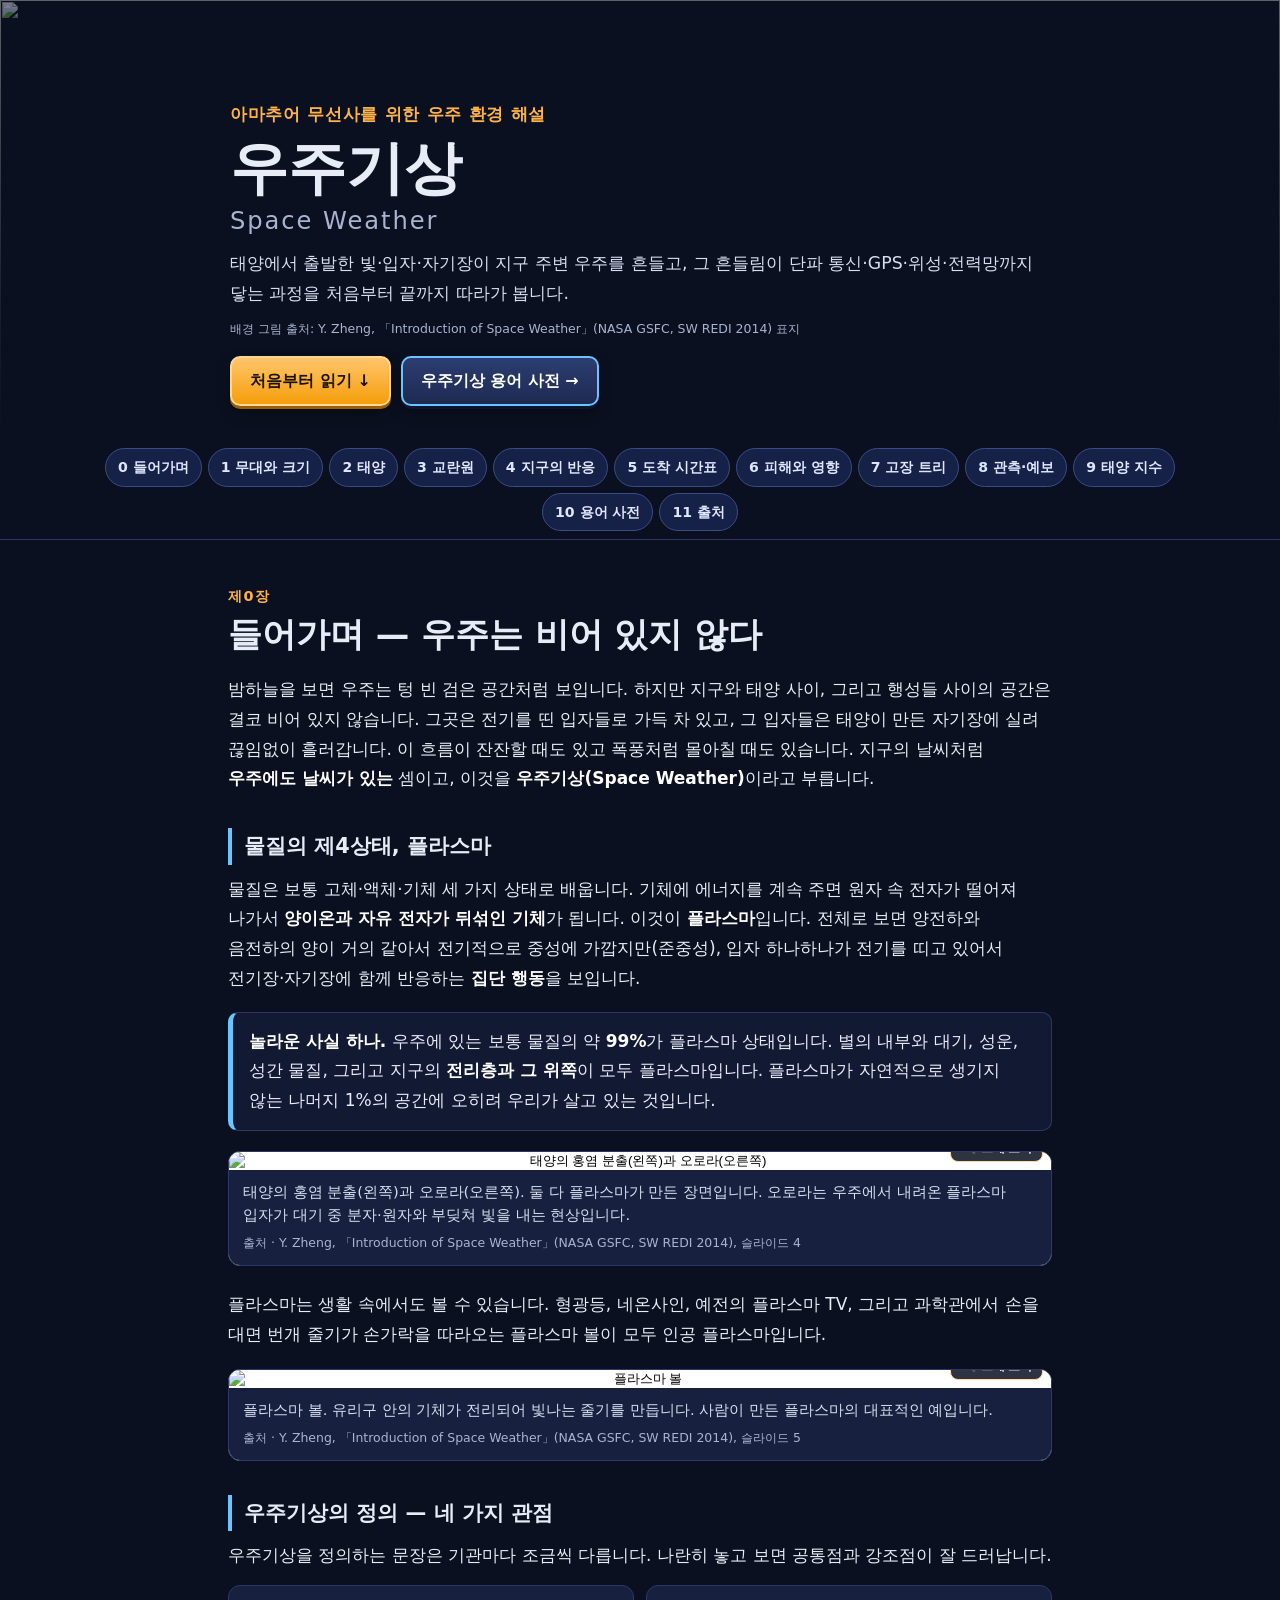
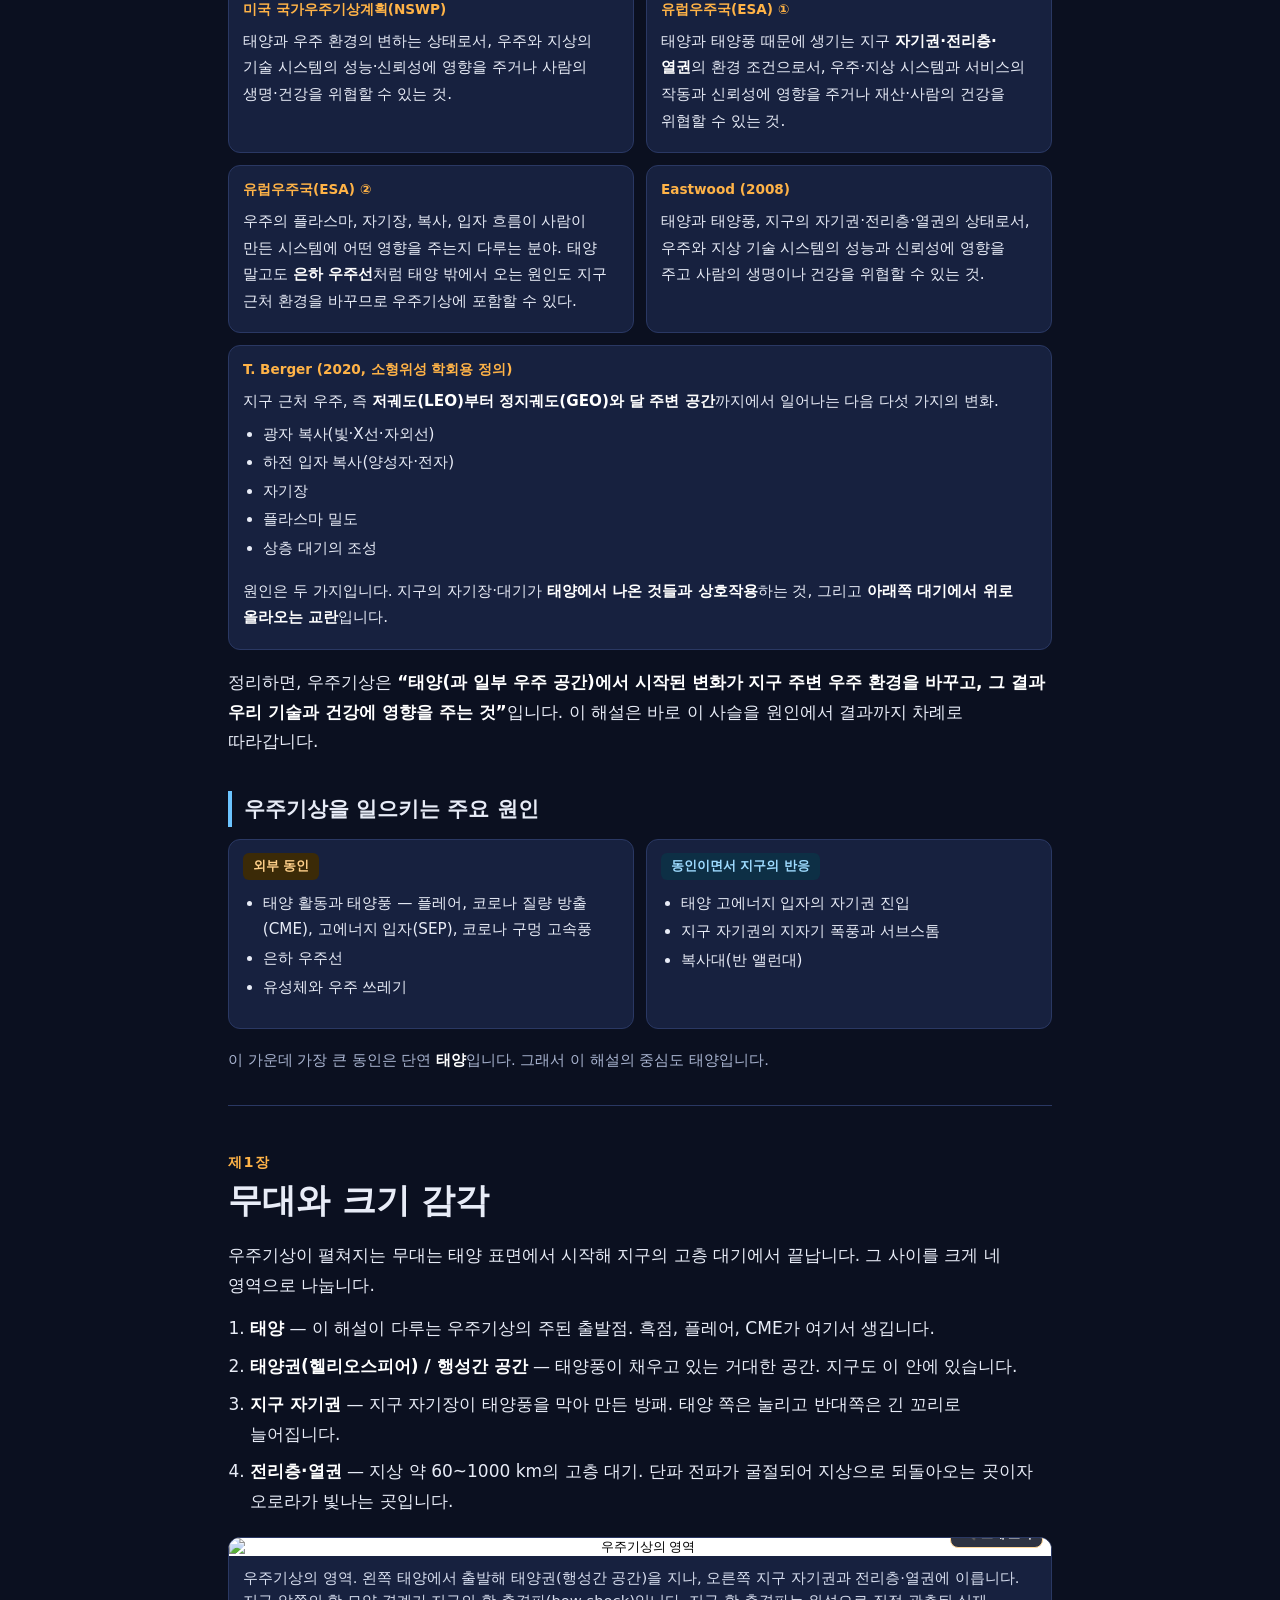
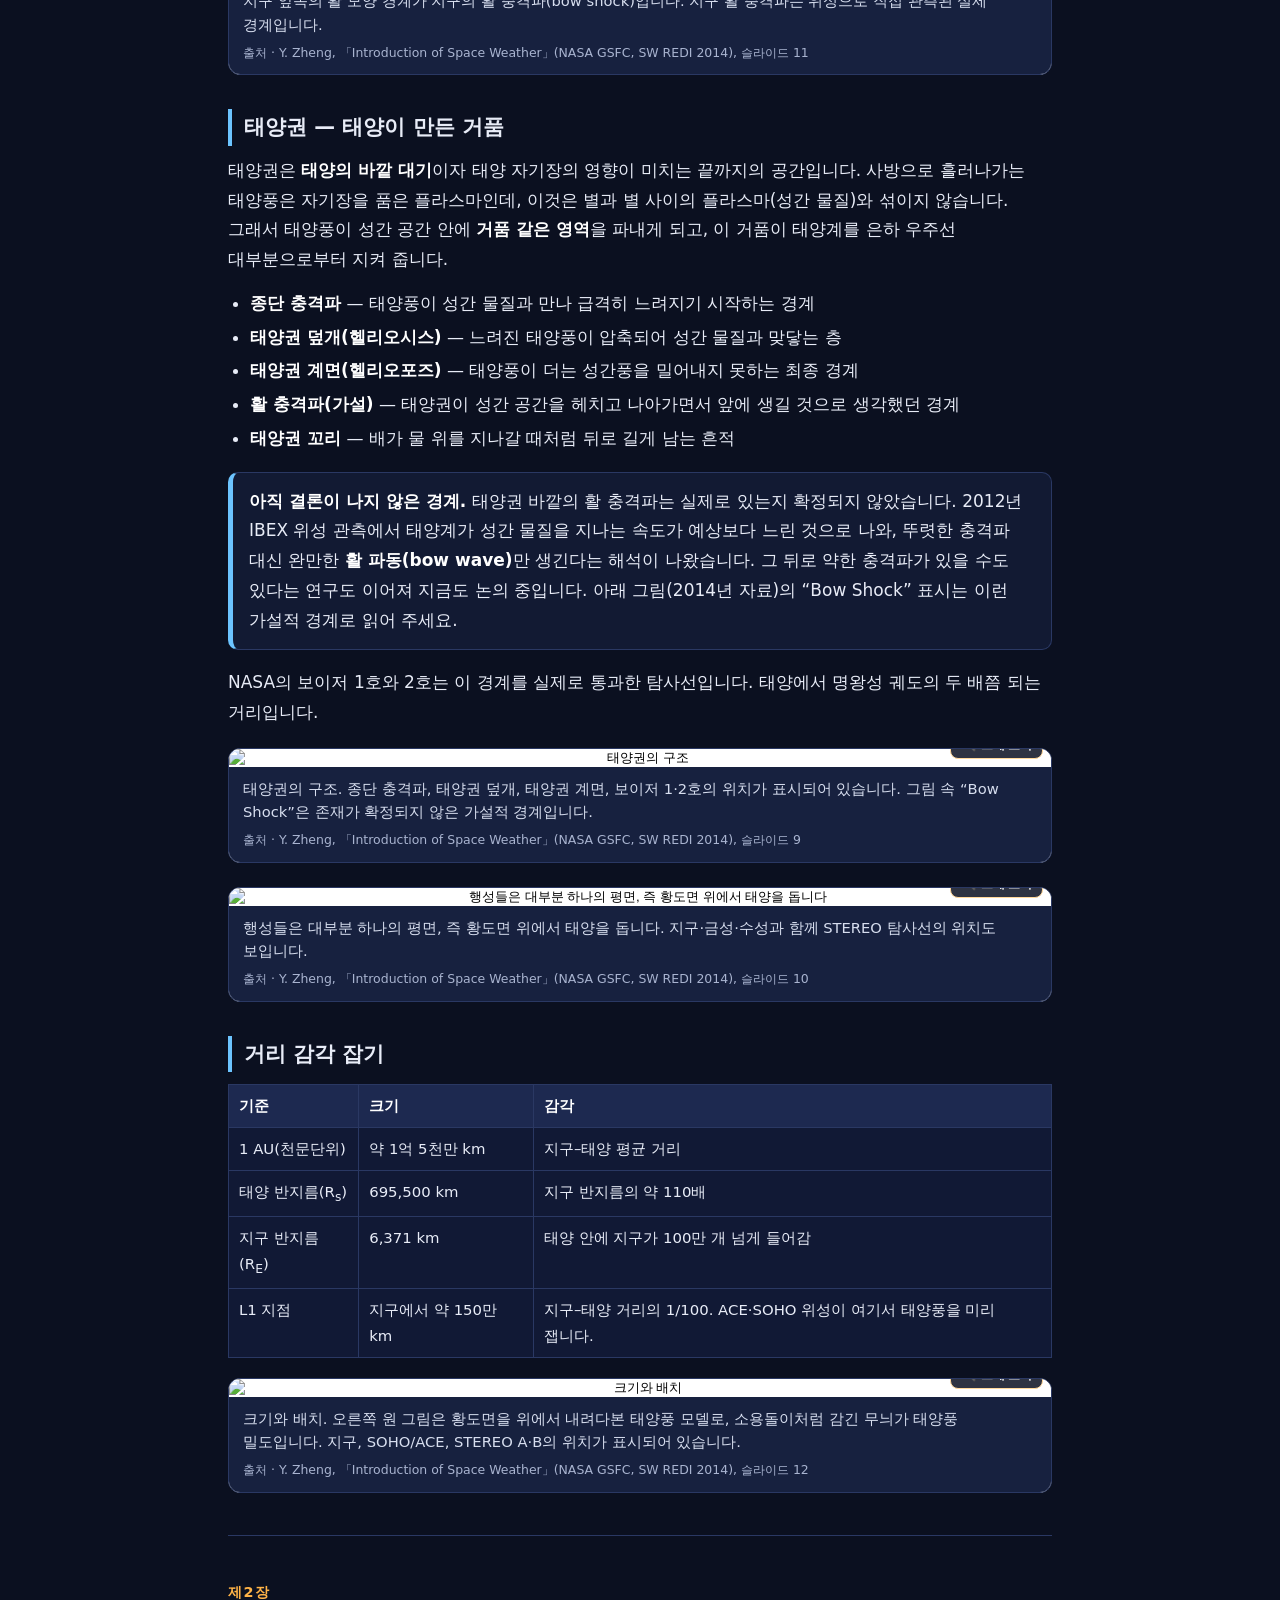
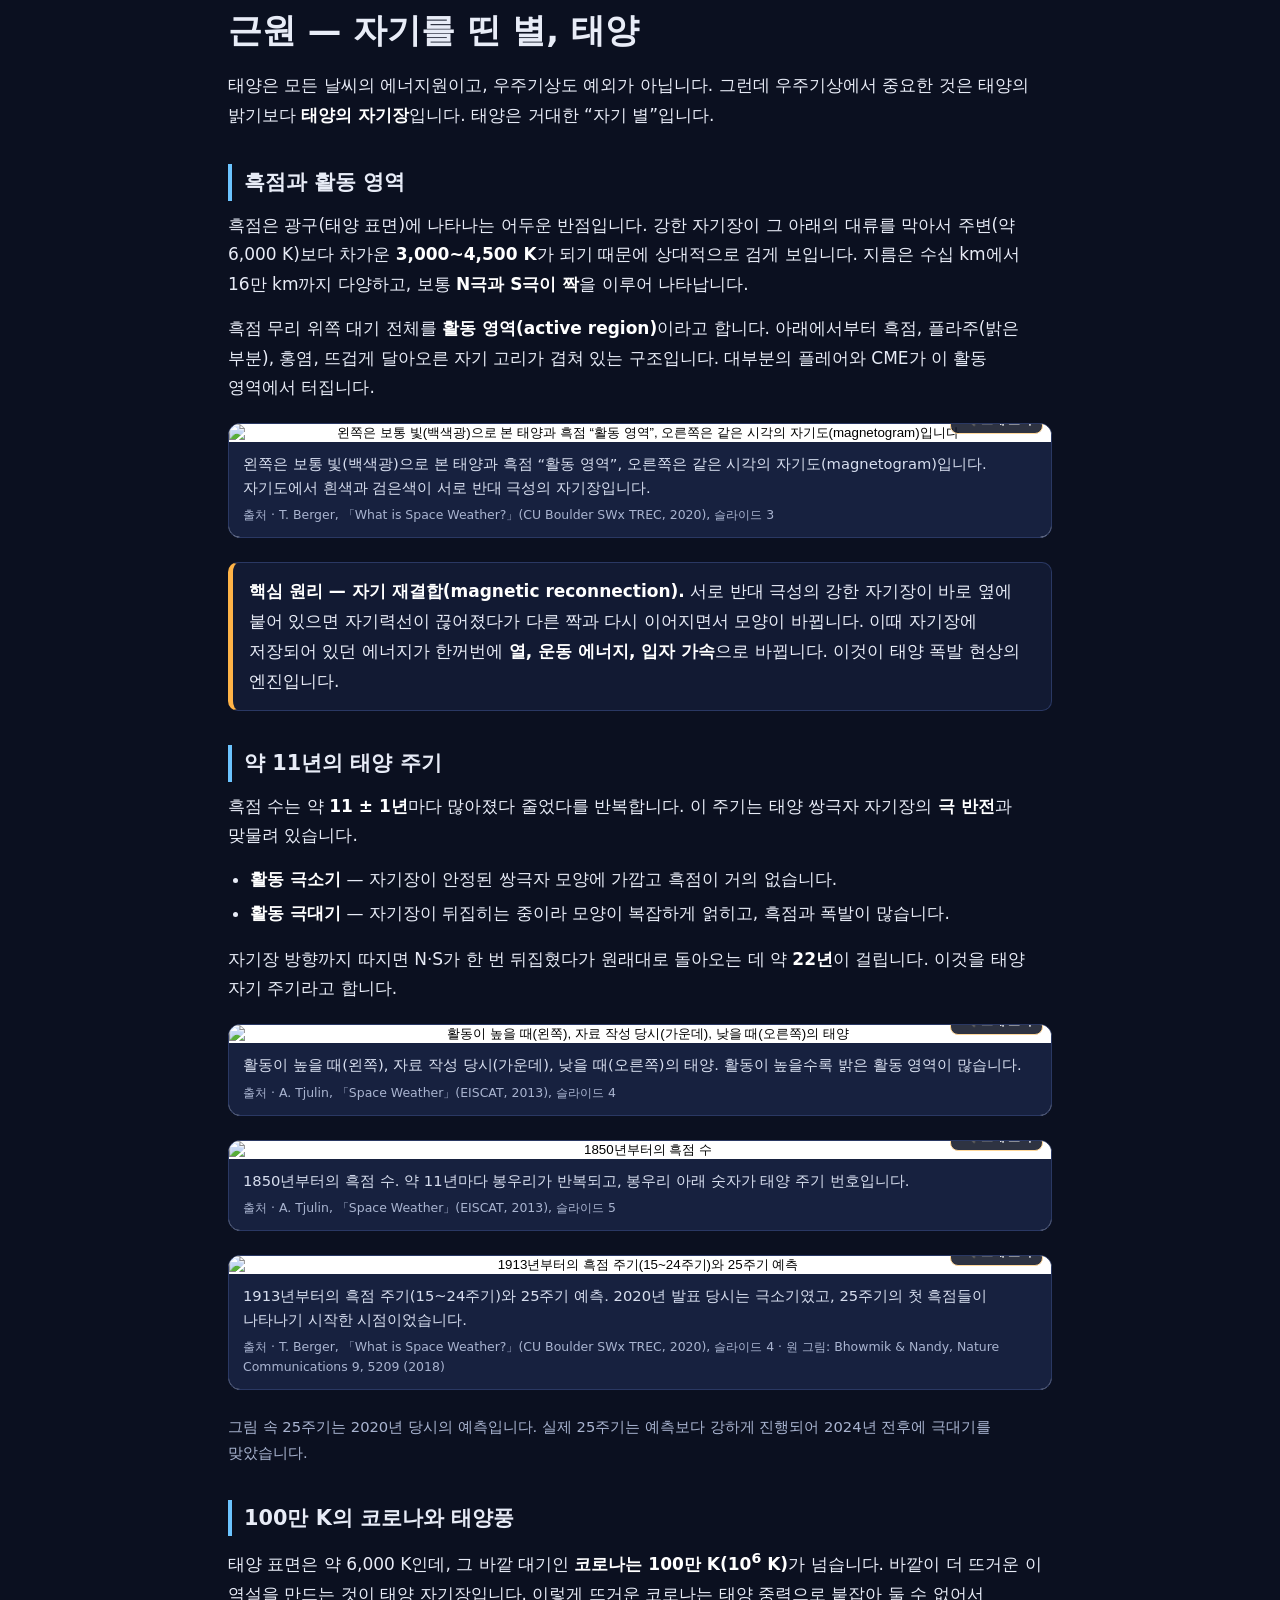
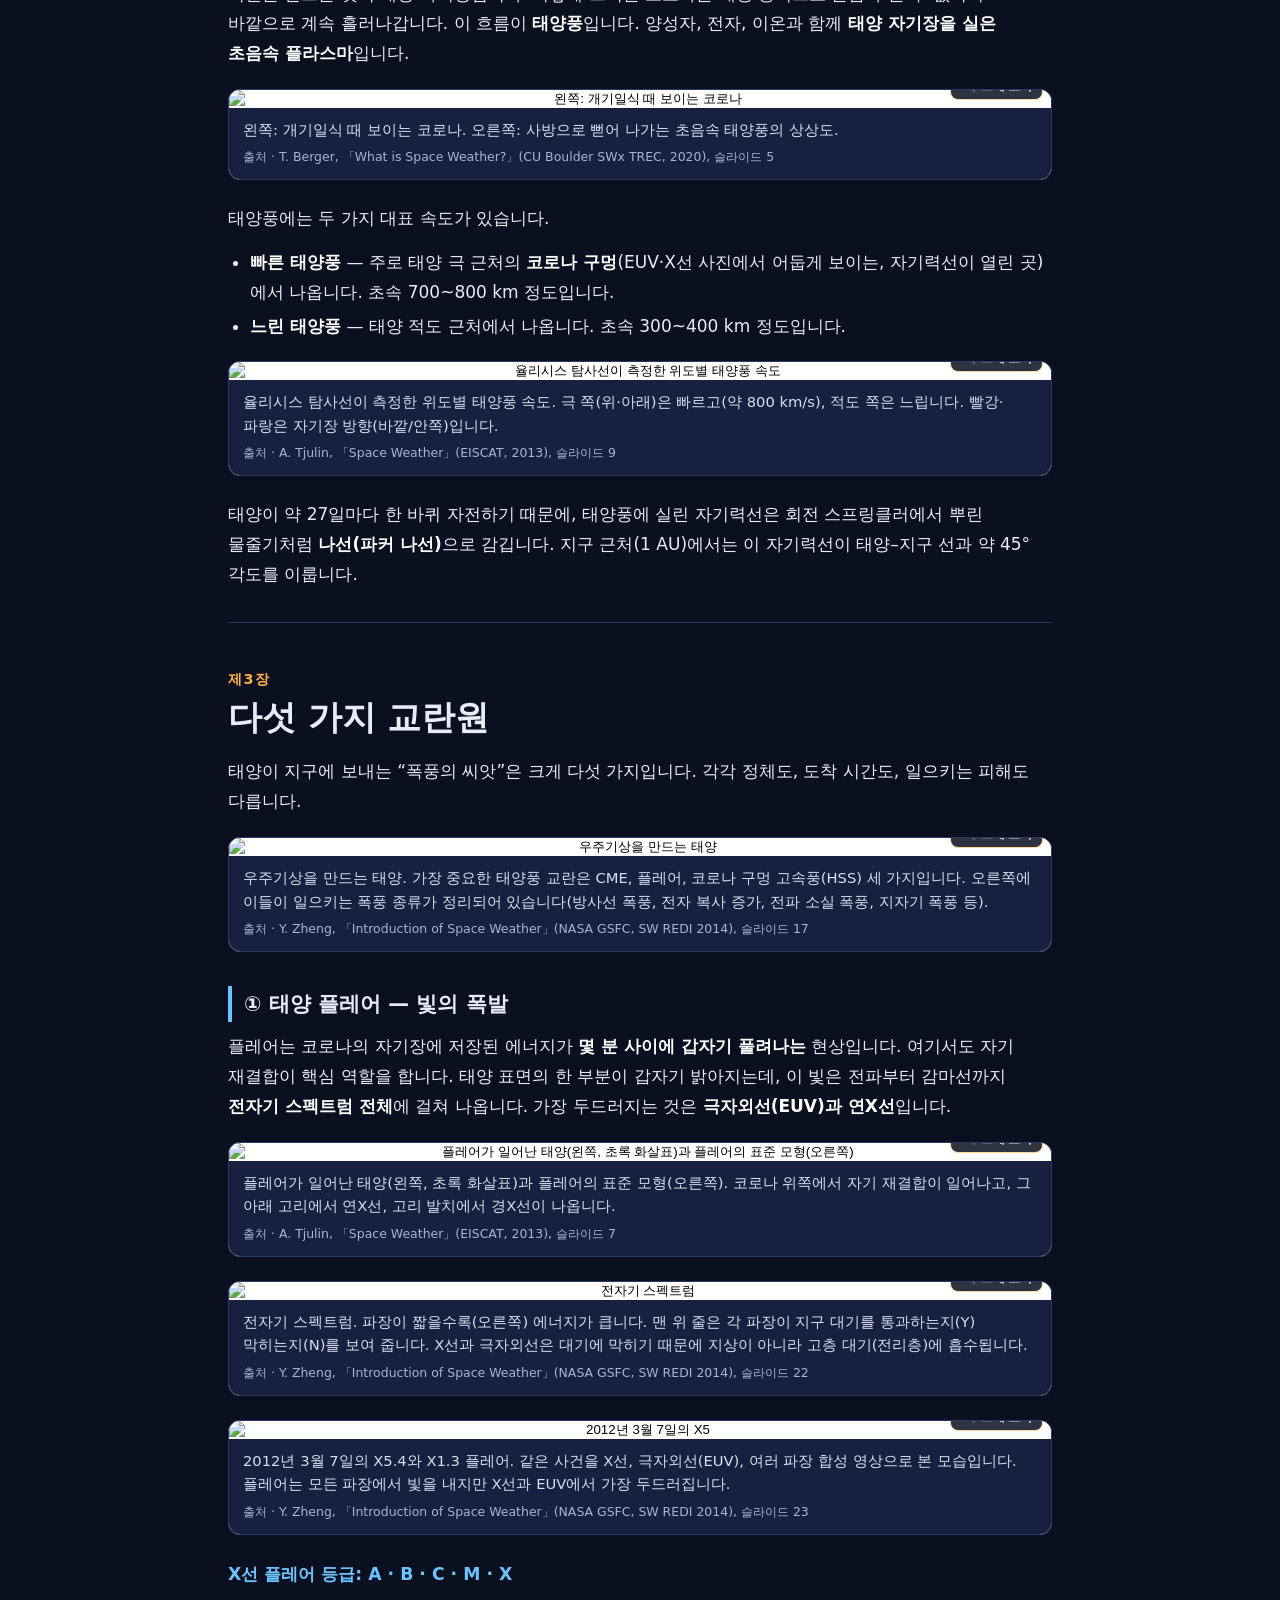
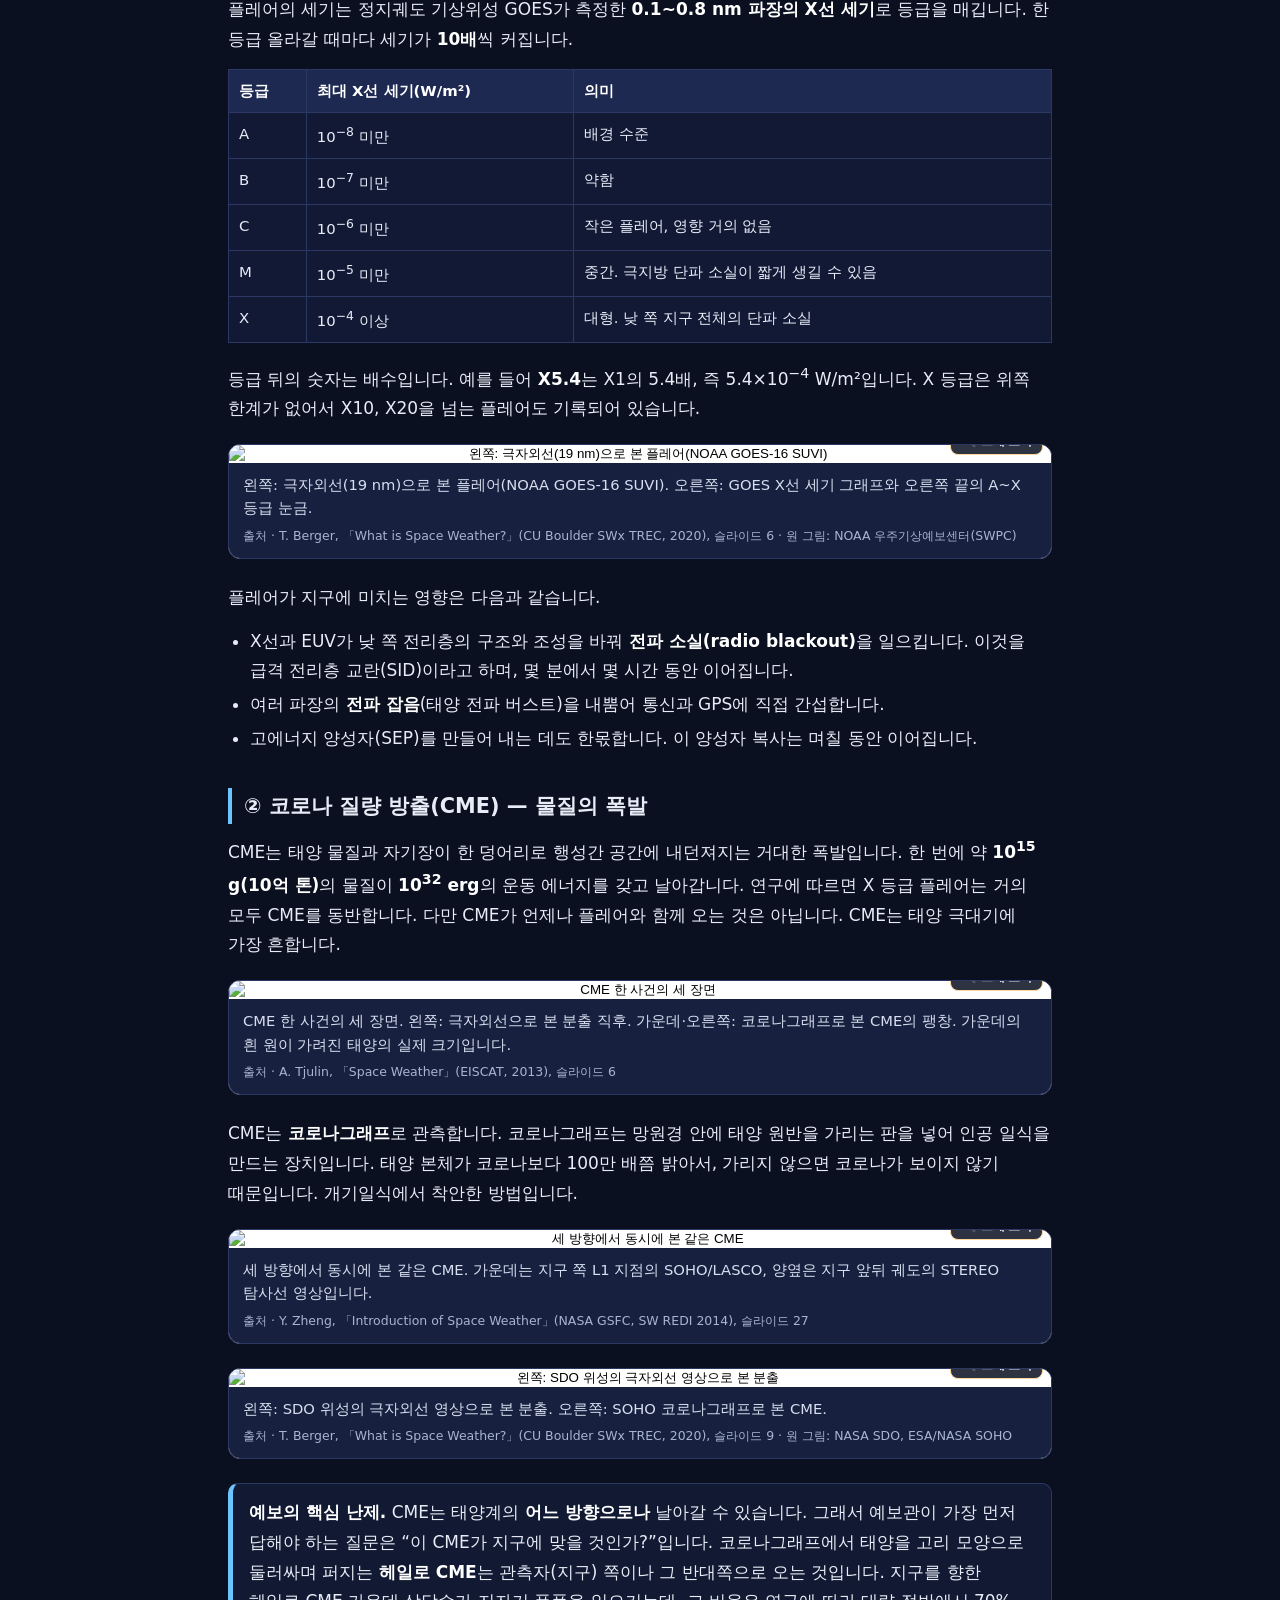
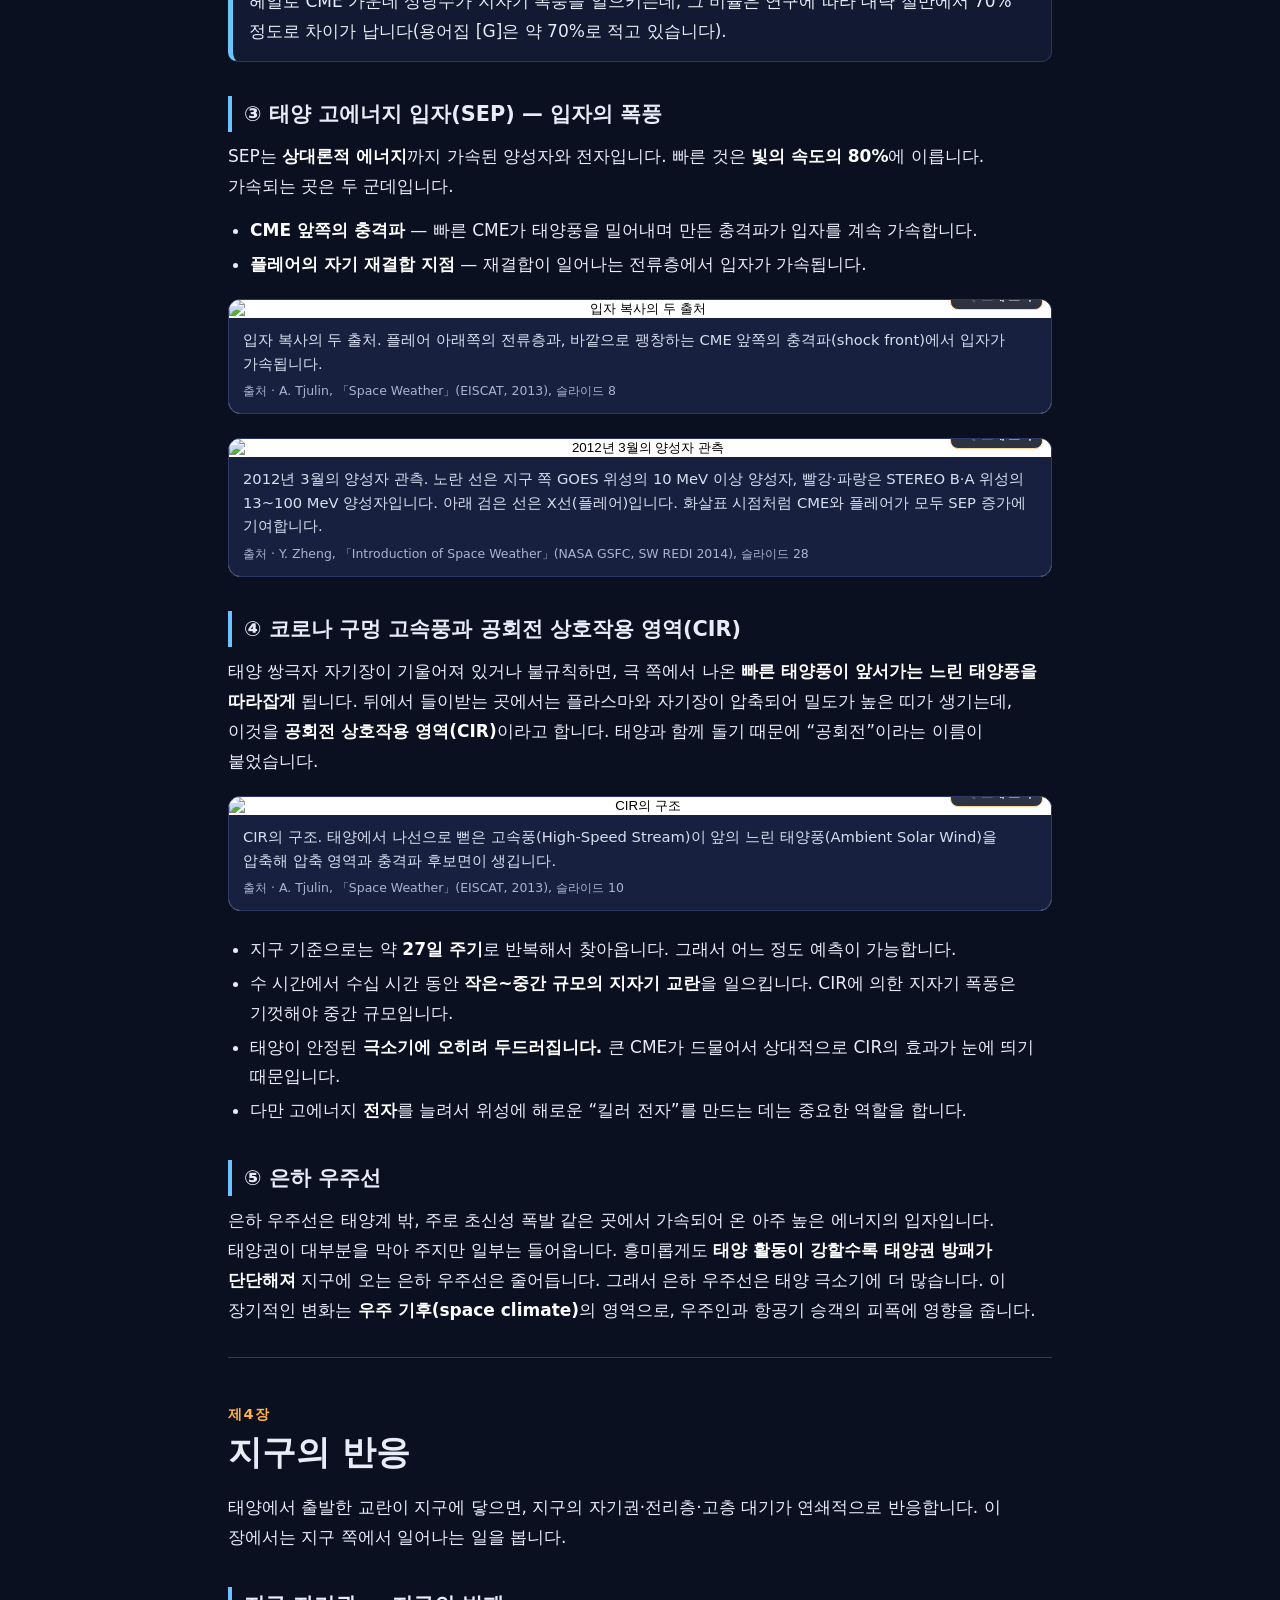
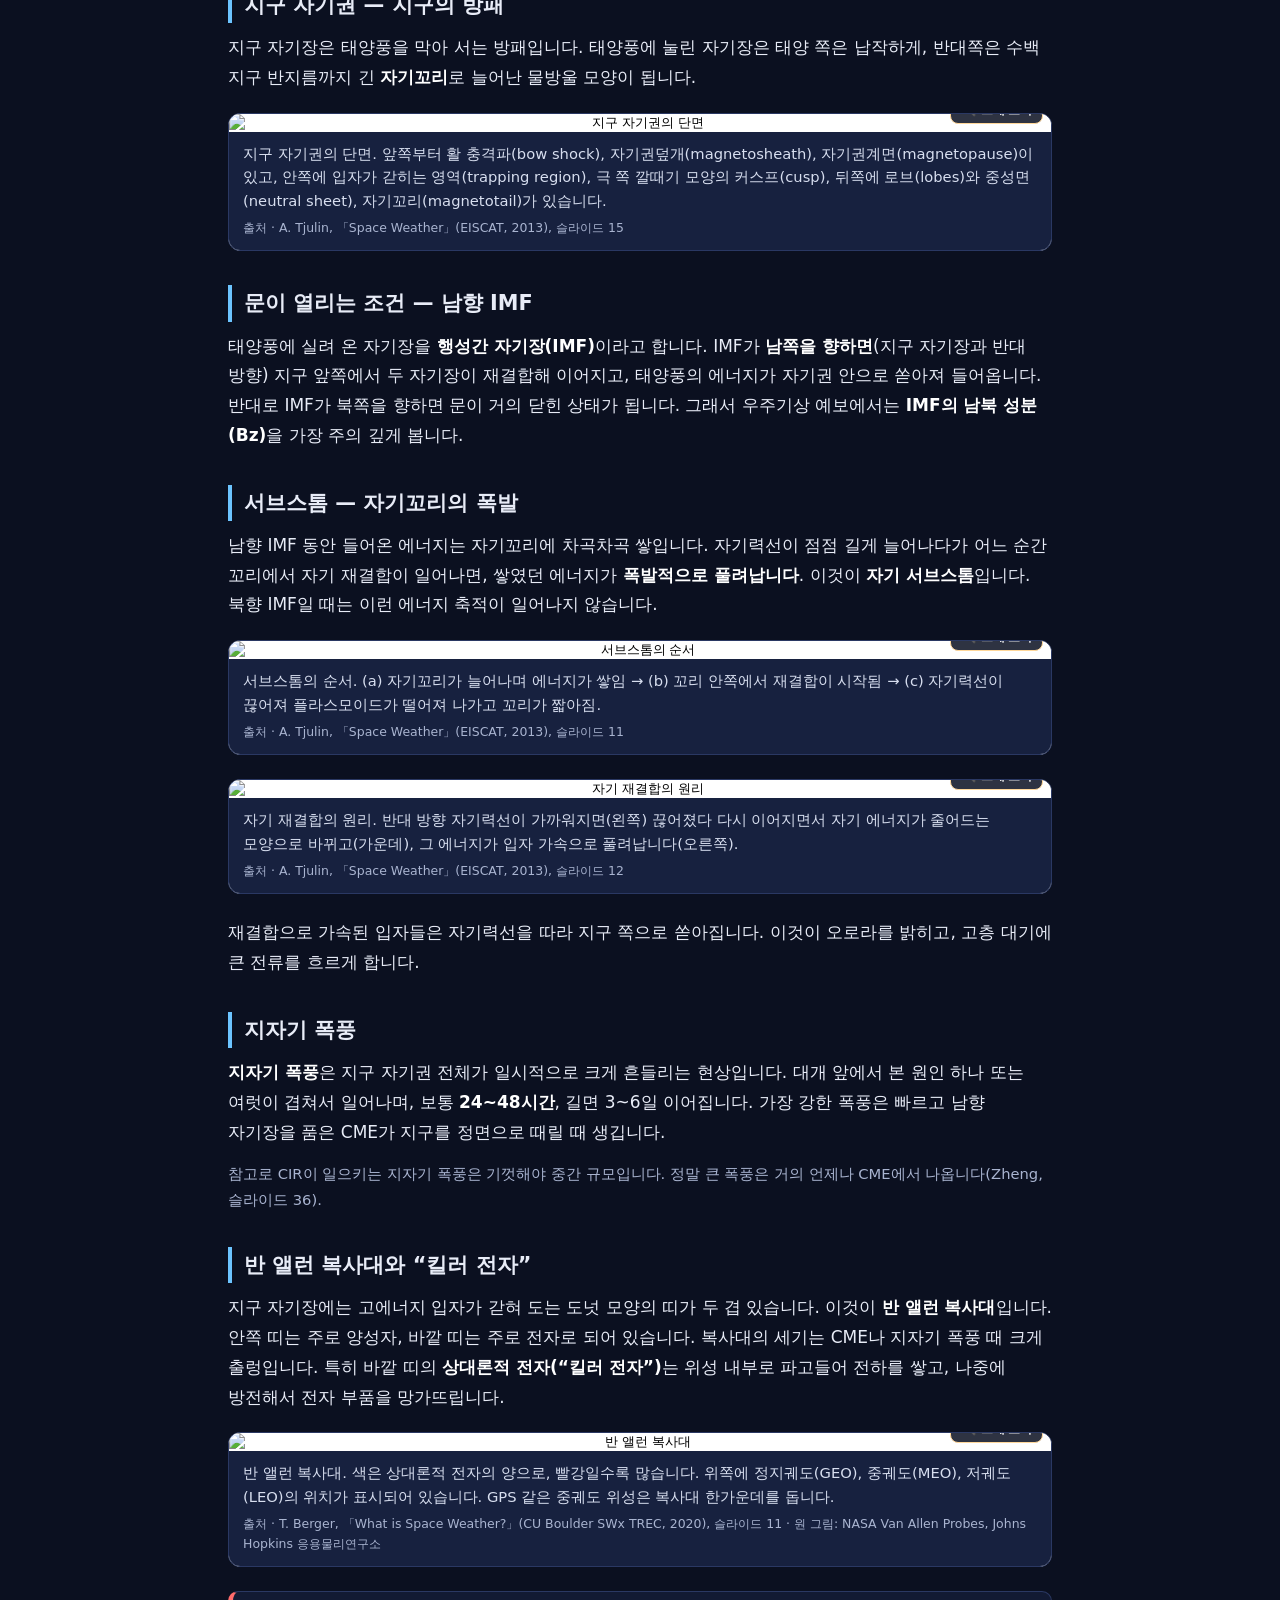
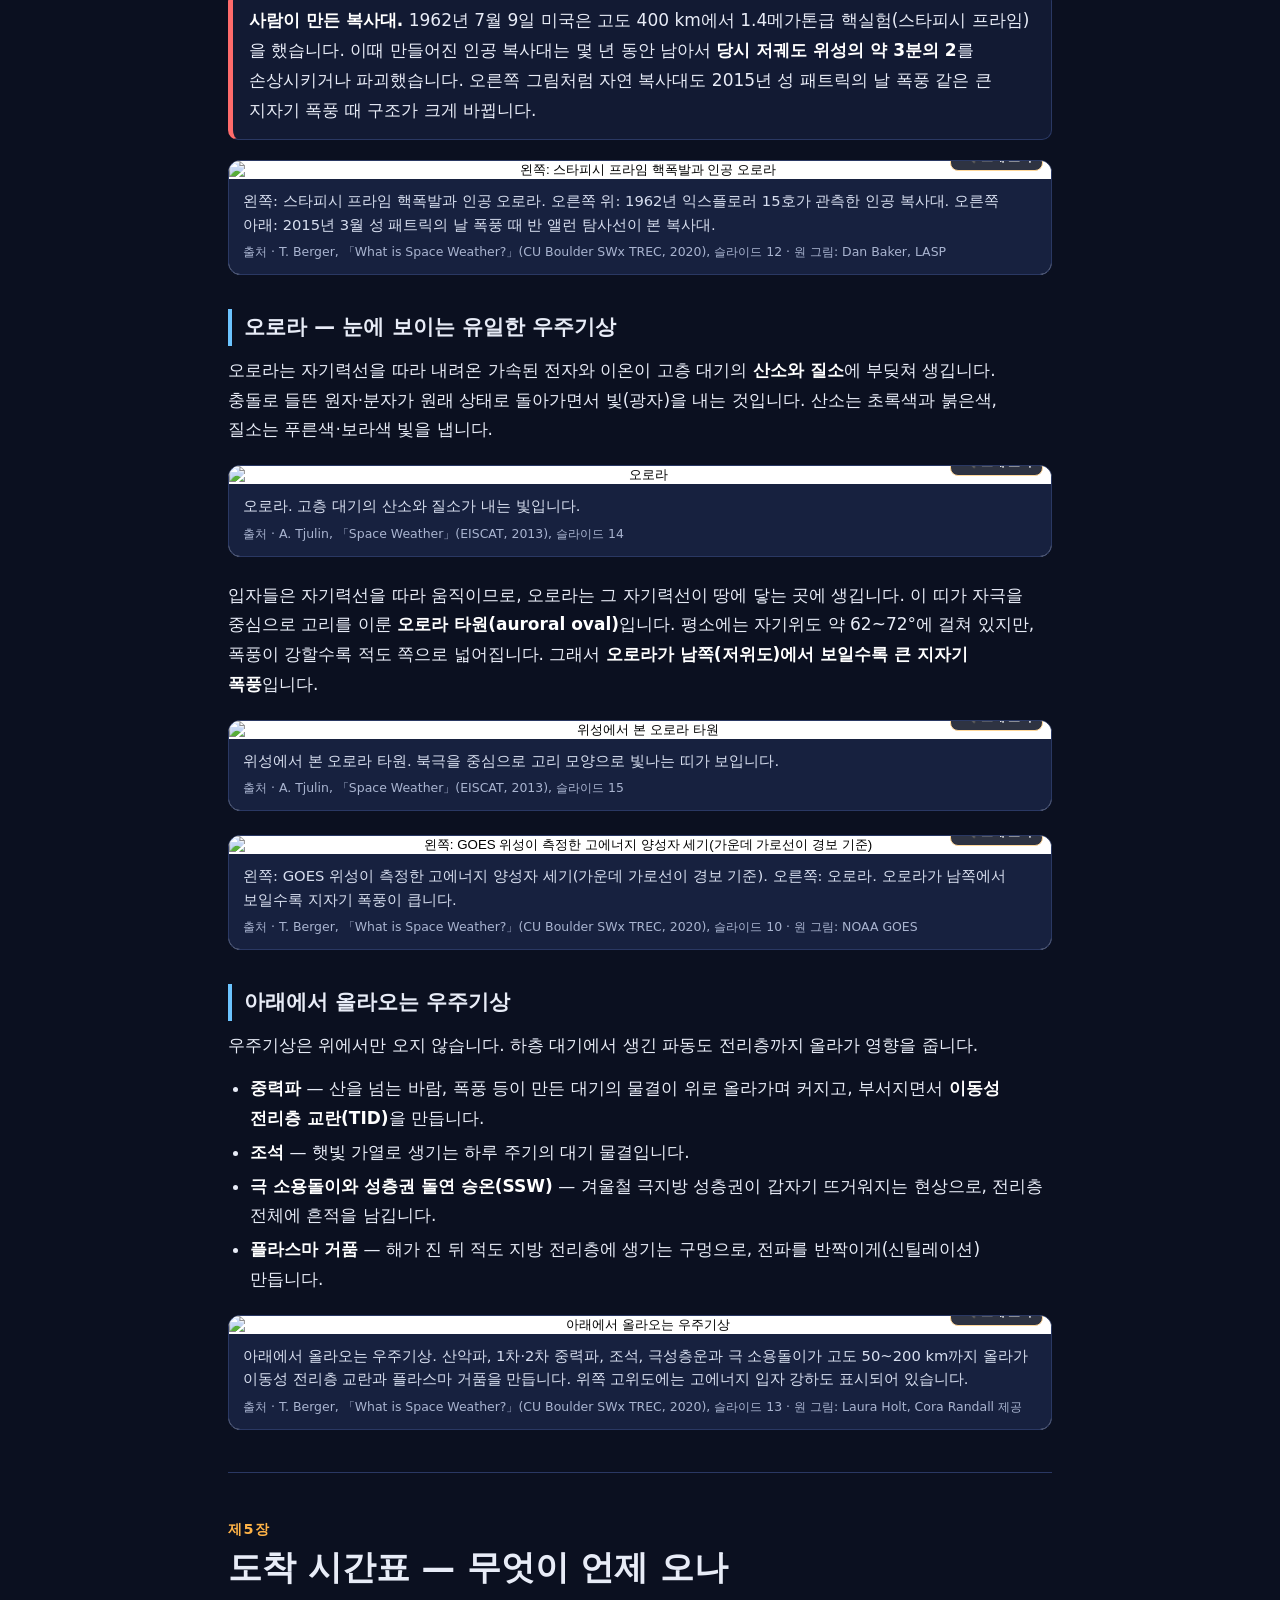
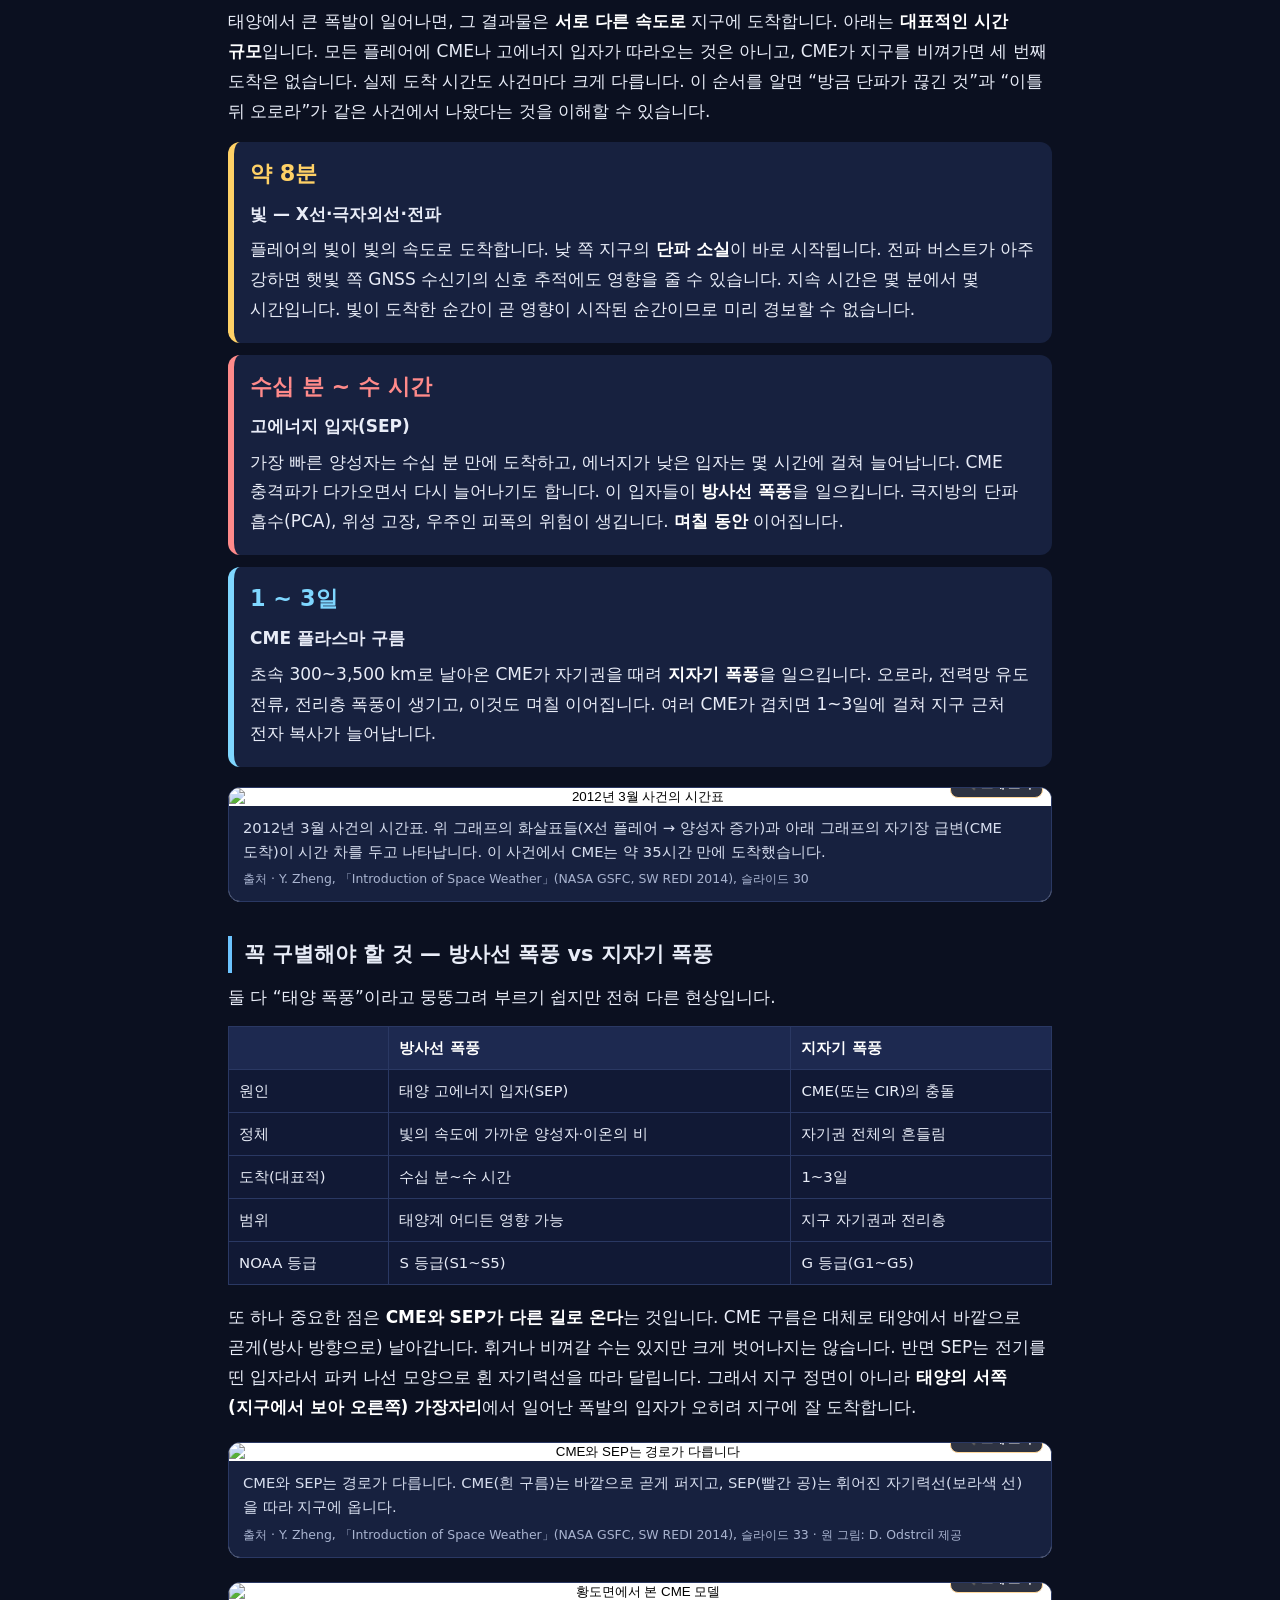
==== commit 89031e80: "Add files via upload" ====
--- a/index.html
+++ b/index.html
@@ -97,13 +97,13 @@
 <p>우주기상이 펼쳐지는 무대는 태양 표면에서 시작해 지구의 고층 대기에서 끝납니다. 그 사이를 크게 네 영역으로 나눕니다.</p>
 
 <ol class="steps">
-  <li><b>태양</b> — 모든 에너지의 출발점. 흑점, 플레어, CME가 여기서 생깁니다.</li>
+  <li><b>태양</b> — 이 해설이 다루는 우주기상의 주된 출발점. 흑점, 플레어, CME가 여기서 생깁니다.</li>
   <li><b>태양권(헬리오스피어) / 행성간 공간</b> — 태양풍이 채우고 있는 거대한 공간. 지구도 이 안에 있습니다.</li>
   <li><b>지구 자기권</b> — 지구 자기장이 태양풍을 막아 만든 방패. 태양 쪽은 눌리고 반대쪽은 긴 꼬리로 늘어집니다.</li>
-  <li><b>전리층·열권</b> — 지상 약 60~1000 km의 고층 대기. 단파 전파가 반사되는 곳이자 오로라가 빛나는 곳입니다.</li>
+  <li><b>전리층·열권</b> — 지상 약 60~1000 km의 고층 대기. 단파 전파가 굴절되어 지상으로 되돌아오는 곳이자 오로라가 빛나는 곳입니다.</li>
 </ol>
 
-<figure class="fig"><button type="button" class="zoom" aria-label="그림 크게 보기"><img src="img/zh-11.jpg" alt="우주기상의 영역" loading="lazy" decoding="async"></button><figcaption>우주기상의 영역. 왼쪽 태양에서 출발해 태양권(행성간 공간)을 지나, 오른쪽 지구 자기권과 전리층·열권에 이릅니다. 지구 앞쪽의 활 모양 경계가 활 충격파(bow shock)입니다.<span class="src">Y. Zheng, 「Introduction of Space Weather」(NASA GSFC, SW REDI 2014), 슬라이드 11</span></figcaption></figure>
+<figure class="fig"><button type="button" class="zoom" aria-label="그림 크게 보기"><img src="img/zh-11.jpg" alt="우주기상의 영역" loading="lazy" decoding="async"></button><figcaption>우주기상의 영역. 왼쪽 태양에서 출발해 태양권(행성간 공간)을 지나, 오른쪽 지구 자기권과 전리층·열권에 이릅니다. 지구 앞쪽의 활 모양 경계가 지구의 활 충격파(bow shock)입니다. 지구 활 충격파는 위성으로 직접 관측된 실제 경계입니다.<span class="src">Y. Zheng, 「Introduction of Space Weather」(NASA GSFC, SW REDI 2014), 슬라이드 11</span></figcaption></figure>
 
 <h3>태양권 — 태양이 만든 거품</h3>
 <p>태양권은 <b>태양의 바깥 대기</b>이자 태양 자기장의 영향이 미치는 끝까지의 공간입니다. 사방으로 흘러나가는 태양풍은 자기장을 품은 플라스마인데, 이것은 별과 별 사이의 플라스마(성간 물질)와 섞이지 않습니다. 그래서 태양풍이 성간 공간 안에 <b>거품 같은 영역</b>을 파내게 되고, 이 거품이 태양계를 은하 우주선 대부분으로부터 지켜 줍니다.</p>
@@ -111,12 +111,13 @@
   <li><b>종단 충격파</b> — 태양풍이 성간 물질과 만나 급격히 느려지기 시작하는 경계</li>
   <li><b>태양권 덮개(헬리오시스)</b> — 느려진 태양풍이 압축되어 성간 물질과 맞닿는 층</li>
   <li><b>태양권 계면(헬리오포즈)</b> — 태양풍이 더는 성간풍을 밀어내지 못하는 최종 경계</li>
-  <li><b>활 충격파</b> — 태양권이 성간 공간을 헤치고 나아가면서 앞에 생기는 물결</li>
+  <li><b>활 충격파(가설)</b> — 태양권이 성간 공간을 헤치고 나아가면서 앞에 생길 것으로 생각했던 경계</li>
   <li><b>태양권 꼬리</b> — 배가 물 위를 지나갈 때처럼 뒤로 길게 남는 흔적</li>
 </ul>
+<div class="callout"><b>아직 결론이 나지 않은 경계.</b> 태양권 바깥의 활 충격파는 실제로 있는지 확정되지 않았습니다. 2012년 IBEX 위성 관측에서 태양계가 성간 물질을 지나는 속도가 예상보다 느린 것으로 나와, 뚜렷한 충격파 대신 완만한 <b>활 파동(bow wave)</b>만 생긴다는 해석이 나왔습니다. 그 뒤로 약한 충격파가 있을 수도 있다는 연구도 이어져 지금도 논의 중입니다. 아래 그림(2014년 자료)의 “Bow Shock” 표시는 이런 가설적 경계로 읽어 주세요.</div>
 <p>NASA의 보이저 1호와 2호는 이 경계를 실제로 통과한 탐사선입니다. 태양에서 명왕성 궤도의 두 배쯤 되는 거리입니다.</p>
 
-<figure class="fig"><button type="button" class="zoom" aria-label="그림 크게 보기"><img src="img/zh-09.jpg" alt="태양권의 구조" loading="lazy" decoding="async"></button><figcaption>태양권의 구조. 종단 충격파, 태양권 덮개, 태양권 계면, 활 충격파와 보이저 1·2호의 위치가 표시되어 있습니다.<span class="src">Y. Zheng, 「Introduction of Space Weather」(NASA GSFC, SW REDI 2014), 슬라이드 9</span></figcaption></figure>
+<figure class="fig"><button type="button" class="zoom" aria-label="그림 크게 보기"><img src="img/zh-09.jpg" alt="태양권의 구조" loading="lazy" decoding="async"></button><figcaption>태양권의 구조. 종단 충격파, 태양권 덮개, 태양권 계면, 보이저 1·2호의 위치가 표시되어 있습니다. 그림 속 “Bow Shock”은 존재가 확정되지 않은 가설적 경계입니다.<span class="src">Y. Zheng, 「Introduction of Space Weather」(NASA GSFC, SW REDI 2014), 슬라이드 9</span></figcaption></figure>
 
 <figure class="fig"><button type="button" class="zoom" aria-label="그림 크게 보기"><img src="img/zh-10.jpg" alt="행성들은 대부분 하나의 평면, 즉 황도면 위에서 태양을 돕니다" loading="lazy" decoding="async"></button><figcaption>행성들은 대부분 하나의 평면, 즉 황도면 위에서 태양을 돕니다. 지구·금성·수성과 함께 STEREO 탐사선의 위치도 보입니다.<span class="src">Y. Zheng, 「Introduction of Space Weather」(NASA GSFC, SW REDI 2014), 슬라이드 10</span></figcaption></figure>
 
@@ -165,7 +166,7 @@
 
 <p class="note">그림 속 25주기는 2020년 당시의 예측입니다. 실제 25주기는 예측보다 강하게 진행되어 2024년 전후에 극대기를 맞았습니다.</p>
 
-<h3>100만 도의 코로나와 태양풍</h3>
+<h3>100만 K의 코로나와 태양풍</h3>
 <p>태양 표면은 약 6,000 K인데, 그 바깥 대기인 <b>코로나는 100만 K(10<sup>6</sup> K)</b>가 넘습니다. 바깥이 더 뜨거운 이 역설을 만드는 것이 태양 자기장입니다. 이렇게 뜨거운 코로나는 태양 중력으로 붙잡아 둘 수 없어서 바깥으로 계속 흘러나갑니다. 이 흐름이 <b>태양풍</b>입니다. 양성자, 전자, 이온과 함께 <b>태양 자기장을 실은 초음속 플라스마</b>입니다.</p>
 
 <figure class="fig"><button type="button" class="zoom" aria-label="그림 크게 보기"><img src="img/be-05.jpg" alt="왼쪽: 개기일식 때 보이는 코로나" loading="lazy" decoding="async"></button><figcaption>왼쪽: 개기일식 때 보이는 코로나. 오른쪽: 사방으로 뻗어 나가는 초음속 태양풍의 상상도.<span class="src">T. Berger, 「What is Space Weather?」(CU Boulder SWx TREC, 2020), 슬라이드 5</span></figcaption></figure>
@@ -231,7 +232,7 @@
 <figure class="fig"><button type="button" class="zoom" aria-label="그림 크게 보기"><img src="img/be-09.jpg" alt="왼쪽: SDO 위성의 극자외선 영상으로 본 분출" loading="lazy" decoding="async"></button><figcaption>왼쪽: SDO 위성의 극자외선 영상으로 본 분출. 오른쪽: SOHO 코로나그래프로 본 CME.<span class="src">T. Berger, 「What is Space Weather?」(CU Boulder SWx TREC, 2020), 슬라이드 9 · 원 그림: NASA SDO, ESA/NASA SOHO</span></figcaption></figure>
 
 <div class="callout">
-  <b>예보의 핵심 난제.</b> CME는 태양계의 <b>어느 방향으로나</b> 날아갈 수 있습니다. 그래서 예보관이 가장 먼저 답해야 하는 질문은 “이 CME가 지구에 맞을 것인가?”입니다. 코로나그래프에서 태양을 고리 모양으로 둘러싸며 퍼지는 <b>헤일로 CME</b>는 관측자(지구) 쪽이나 그 반대쪽으로 오는 것이고, 지구를 향한 헤일로 CME의 약 70%가 지자기 폭풍을 일으킵니다.
+  <b>예보의 핵심 난제.</b> CME는 태양계의 <b>어느 방향으로나</b> 날아갈 수 있습니다. 그래서 예보관이 가장 먼저 답해야 하는 질문은 “이 CME가 지구에 맞을 것인가?”입니다. 코로나그래프에서 태양을 고리 모양으로 둘러싸며 퍼지는 <b>헤일로 CME</b>는 관측자(지구) 쪽이나 그 반대쪽으로 오는 것입니다. 지구를 향한 헤일로 CME 가운데 상당수가 지자기 폭풍을 일으키는데, 그 비율은 연구에 따라 대략 절반에서 70% 정도로 차이가 납니다(용어집 [G]은 약 70%로 적고 있습니다).
 </div>
 
 <h3>③ 태양 고에너지 입자(SEP) — 입자의 폭풍</h3>
@@ -327,11 +328,11 @@
 <section id="s5">
 <p class="chap">제5장</p>
 <h2>도착 시간표 — 무엇이 언제 오나</h2>
-<p>태양에서 큰 폭발이 한 번 일어나면, 그 결과물은 <b>서로 다른 속도로 세 번에 나뉘어</b> 지구에 도착합니다. 이 순서를 알면 “방금 단파가 끊긴 것”과 “이틀 뒤 오로라”가 같은 사건에서 나왔다는 것을 이해할 수 있습니다.</p>
+<p>태양에서 큰 폭발이 일어나면, 그 결과물은 <b>서로 다른 속도로</b> 지구에 도착합니다. 아래는 <b>대표적인 시간 규모</b>입니다. 모든 플레어에 CME나 고에너지 입자가 따라오는 것은 아니고, CME가 지구를 비껴가면 세 번째 도착은 없습니다. 실제 도착 시간도 사건마다 크게 다릅니다. 이 순서를 알면 “방금 단파가 끊긴 것”과 “이틀 뒤 오로라”가 같은 사건에서 나왔다는 것을 이해할 수 있습니다.</p>
 
 <div class="timeline">
-  <div class="tl t1"><p class="when">약 8분</p><p class="what">빛 — X선·극자외선·전파</p><p>플레어의 빛이 빛의 속도로 도착합니다. 낮 쪽 지구의 <b>단파 소실</b>과 GPS 간섭이 바로 시작됩니다. 지속 시간은 몇 분에서 몇 시간입니다. 빛이 도착한 순간이 곧 영향이 시작된 순간이므로 미리 경보할 수 없습니다.</p></div>
-  <div class="tl t2"><p class="when">20분 ~ 1시간</p><p class="what">고에너지 입자(SEP)</p><p>빛의 수십 % 속도로 날아온 양성자가 도착해 <b>방사선 폭풍</b>을 일으킵니다. 극지방의 단파 흡수(PCA), 위성 고장, 우주인 피폭의 위험이 생깁니다. <b>며칠 동안</b> 이어집니다.</p></div>
+  <div class="tl t1"><p class="when">약 8분</p><p class="what">빛 — X선·극자외선·전파</p><p>플레어의 빛이 빛의 속도로 도착합니다. 낮 쪽 지구의 <b>단파 소실</b>이 바로 시작됩니다. 전파 버스트가 아주 강하면 햇빛 쪽 GNSS 수신기의 신호 추적에도 영향을 줄 수 있습니다. 지속 시간은 몇 분에서 몇 시간입니다. 빛이 도착한 순간이 곧 영향이 시작된 순간이므로 미리 경보할 수 없습니다.</p></div>
+  <div class="tl t2"><p class="when">수십 분 ~ 수 시간</p><p class="what">고에너지 입자(SEP)</p><p>가장 빠른 양성자는 수십 분 만에 도착하고, 에너지가 낮은 입자는 몇 시간에 걸쳐 늘어납니다. CME 충격파가 다가오면서 다시 늘어나기도 합니다. 이 입자들이 <b>방사선 폭풍</b>을 일으킵니다. 극지방의 단파 흡수(PCA), 위성 고장, 우주인 피폭의 위험이 생깁니다. <b>며칠 동안</b> 이어집니다.</p></div>
   <div class="tl t3"><p class="when">1 ~ 3일</p><p class="what">CME 플라스마 구름</p><p>초속 300~3,500 km로 날아온 CME가 자기권을 때려 <b>지자기 폭풍</b>을 일으킵니다. 오로라, 전력망 유도 전류, 전리층 폭풍이 생기고, 이것도 며칠 이어집니다. 여러 CME가 겹치면 1~3일에 걸쳐 지구 근처 전자 복사가 늘어납니다.</p></div>
 </div>
 
@@ -343,7 +344,7 @@
 <tr><th></th><th>방사선 폭풍</th><th>지자기 폭풍</th></tr>
 <tr><td>원인</td><td>태양 고에너지 입자(SEP)</td><td>CME(또는 CIR)의 충돌</td></tr>
 <tr><td>정체</td><td>빛의 속도에 가까운 양성자·이온의 비</td><td>자기권 전체의 흔들림</td></tr>
-<tr><td>도착</td><td>20분~1시간</td><td>1~3일</td></tr>
+<tr><td>도착(대표적)</td><td>수십 분~수 시간</td><td>1~3일</td></tr>
 <tr><td>범위</td><td>태양계 어디든 영향 가능</td><td>지구 자기권과 전리층</td></tr>
 <tr><td>NOAA 등급</td><td>S 등급(S1~S5)</td><td>G 등급(G1~G5)</td></tr>
 </table></div>
@@ -368,9 +369,9 @@
 <h3>단파(HF) 통신</h3>
 <p>무선사에게 가장 직접적인 영향입니다. 전리층 상태가 바뀌면 단파 신호가 사라지거나, 흡수되거나, 엉뚱한 곳으로 튕겨서 수신국을 비껴갑니다. 극지방을 지나는 경로는 특정 주파수가 <b>완전히 끊기기도</b> 합니다.</p>
 <ul>
-  <li><b>플레어 X선 → 단파 소실(SID)</b>: X선이 전리층 아래쪽(D층)을 과도하게 전리시키면, 전파가 반사되기 전에 <b>흡수</b>되어 버립니다. 햇빛이 비치는 낮 쪽 전체에서 일어나며, 낮은 주파수일수록 심합니다.</li>
+  <li><b>플레어 X선 → 단파 소실(SID)</b>: 단파는 주로 위쪽 <b>F층에서 굴절되어</b> 지상으로 돌아옵니다. 그런데 X선이 그 아래 <b>D층</b>을 과도하게 전리시키면, 전파가 F층에 닿기 전에 D층을 지나면서 <b>흡수</b>되어 버립니다. D층은 공기가 짙어서 전파에 흔들린 전자가 공기 분자와 자주 부딪쳐 에너지를 열로 잃기 때문입니다. 햇빛이 비치는 낮 쪽 전체에서 일어나며, 낮은 주파수일수록 심합니다.</li>
   <li><b>SEP → 극관 흡수(PCA)</b>: 고에너지 양성자가 극지방 대기로 쏟아져 들어와 D층을 전리시킵니다. 극지방 경로의 단파가 며칠씩 막힐 수 있습니다.</li>
-  <li><b>지자기 폭풍 → 전리층 폭풍</b>: F층의 전자 밀도가 줄어 최고 사용 주파수(MUF)가 떨어지고 전파 상태가 오랫동안 나빠집니다.</li>
+  <li><b>지자기 폭풍 → 전리층 폭풍</b>: F층의 전자 밀도가 크게 요동칩니다. 특히 중·고위도에서 전자 밀도가 줄어드는 <b>음의 전리층 폭풍</b>이 생기면 최고 사용 주파수(MUF)가 떨어지고 전파 상태가 하루 이상 나빠집니다. 폭풍 초기나 일부 지역에서는 반대로 전자 밀도가 잠시 늘어나는 <b>양의 전리층 폭풍</b>도 나타납니다.</li>
 </ul>
 
 <figure class="fig"><button type="button" class="zoom" aria-label="그림 크게 보기"><img src="img/be-07.jpg" alt="왼쪽: GOES 위성 X선 영상에 찍힌 플레어(2005년 9월 7일)" loading="lazy" decoding="async"></button><figcaption>왼쪽: GOES 위성 X선 영상에 찍힌 플레어(2005년 9월 7일). 오른쪽: 같은 시각의 단파 감쇠 지도. 낮 쪽에서 영향을 받는 최고 주파수를 색으로 나타냈습니다. X선이 전리층을 과도하게 전리시켜 전파가 반사되지 않고 흡수됩니다.<span class="src">T. Berger, 「What is Space Weather?」(CU Boulder SWx TREC, 2020), 슬라이드 7 · 원 그림: NOAA GOES, SWPC</span></figcaption></figure>
@@ -382,16 +383,18 @@
 <h3>GPS·위성 항법(GNSS)</h3>
 <p>GPS, GLONASS, 베이더우, 갈릴레오 같은 위성 항법 수신기는 위성 신호가 도착한 시간으로 위치를 계산합니다. 신호가 전리층을 지나면서 늦어지는데, 전리층 상태가 흔들리면 이 지연이 예측에서 벗어나 <b>위치 오차</b>가 생깁니다.</p>
 <ul>
-  <li><b>신틸레이션</b>: 전리층의 불규칙 구조가 신호를 회절·굴절시켜 세기와 위상이 반짝이듯 흔들립니다. 심하면 수신기가 위성을 놓치는 <b>“락 손실(loss of lock)”</b>이 일어납니다.</li>
+  <li><b>TEC 경사</b>: 전자 수가 지역에 따라 크게 달라지는 곳에서는 신호 지연을 제대로 보정하지 못해, 특히 단일 주파수 수신기와 보정 위성(SBAS·DGPS)의 위치 오차가 커집니다.</li>
+  <li><b>신틸레이션</b>: 이런 경사의 경계에서 자라나는 수백 m~수 km 크기의 작은 불규칙 구조가 신호를 회절·굴절시켜 세기와 위상이 반짝이듯 흔들립니다. 심하면 수신기가 위성을 놓치는 <b>“락 손실(loss of lock)”</b>이 일어납니다.</li>
   <li><b>플라스마 거품</b>: 해가 진 뒤 적도 지방에 동서 수백 km 크기의 거품이 생기고, 그 안에 수십 km에서 수십 cm까지 다양한 크기의 불규칙 구조가 들어 있습니다. 해 질 녘부터 자정까지는 3 m 크기 구조(50 MHz 레이더 반사를 일으킴)와 1 km 미만 구조(VHF·L밴드 신틸레이션을 일으킴)가 함께 있습니다. 자정 이후에는 레이더 반사와 L밴드 신틸레이션은 사라지지만, km 크기 구조가 만드는 VHF 신틸레이션은 몇 시간 더 이어집니다.</li>
-  <li><b>태양 전파 버스트</b>: 플레어가 내뿜는 전파 잡음이 GPS 신호를 덮어 버립니다. 해 쪽을 향한 수신기가 태양 “잡음”에 잠기는 것입니다.</li>
+  <li><b>태양 전파 버스트</b>: 드물지만 L밴드(1~2 GHz)에서 아주 강한 전파 버스트가 일어나면, 햇빛이 비치는 쪽 수신기에서 태양 전파 “잡음”이 약한 GNSS 신호를 덮어 신호 대 잡음비가 떨어지고 추적이 끊길 수 있습니다.</li>
 </ul>
 
 <div class="callout">
   <b>사례 — 2006년 12월 6일.</b> 태양 극소기였는데도 엄청난 태양 전파 버스트가 일어나 <b>100만 태양 플럭스 단위(SFU)</b>를 넘었습니다. 그때까지 기록된 어떤 사건보다 10배쯤 강했습니다. 강한 시기는 몇 분에서 수십 분 이어졌고, GPS의 L1(1575.42 MHz)과 L2(1227.60 MHz) 신호에 큰 차이를 만들었습니다. 정밀 측량용 민간 이중 주파수 수신기가 가장 큰 피해를 입었습니다. 연구진은 정밀 위치 서비스가 운영 계획에 태양 전파 버스트를 반영해야 한다고 결론지었습니다(Cerruti 외, 2008, Space Weather).
 </div>
 
-<figure class="fig"><button type="button" class="zoom" aria-label="그림 크게 보기"><img src="img/be-08.jpg" alt="왼쪽: 2006년 12월 6일 태양 전파 버스트 때 IGS 관측망 GPS 수신기의 상태(빨강 = 고장)와 1" loading="lazy" decoding="async"></button><figcaption>왼쪽: 2006년 12월 6일 태양 전파 버스트 때 IGS 관측망 GPS 수신기의 상태(빨강 = 고장)와 1.6 GHz 태양 전파 세기. 오른쪽: “태양 폭풍이 스웨덴 항공 관제 시스템을 멈췄다”는 언론 보도. 2015년 11월 4일 태양 전파 버스트가 스웨덴 항공 관제 레이더를 교란한 사건을 다룬 기사이며, 사진 자체는 보도에 함께 실린 2013년 8월 17일 스톡홀름 알란다 공항 터미널 사진입니다.<span class="src">T. Berger, 「What is Space Weather?」(CU Boulder SWx TREC, 2020), 슬라이드 8 · 원 그림: 코넬대(왼쪽), 언론 보도(오른쪽)</span></figcaption></figure>
+<figure class="fig"><button type="button" class="zoom" aria-label="그림 크게 보기"><img src="img/be-08.jpg" alt="2006년 12월 6일 태양 전파 버스트 때 IGS 관측망 GPS 수신기의 상태(빨강 = 고장, 초록 = 정상)와 아래쪽 1" loading="lazy" decoding="async"></button><figcaption>2006년 12월 6일 태양 전파 버스트 때 IGS 관측망 GPS 수신기의 상태(빨강 = 고장, 초록 = 정상)와 아래쪽 1.6 GHz 태양 전파 세기. 위 지도는 19:14 UTC의 한 순간이고, 아래 그래프의 두 봉우리처럼 전파 세기가 치솟는 동안 햇빛 쪽 수신기에서 장애가 생겼습니다.<span class="src">T. Berger, 「What is Space Weather?」(CU Boulder SWx TREC, 2020), 슬라이드 8 · 원 그림: 코넬대</span></figcaption></figure>
+<p class="note">같은 슬라이드에는 2015년 11월 4일 태양 전파 버스트가 스웨덴 항공 관제 레이더를 교란해 항공편이 멈췄다는 보도도 소개되어 있습니다.</p>
 
 <p>바다에서도 마찬가지입니다. 선박의 항법 오류는 연료 낭비, 좌초, 화물 손상으로 이어질 수 있습니다.</p>
 
@@ -399,7 +402,7 @@
 <p>북극을 지나는 항공기는 정지궤도 통신위성이 지평선 아래로 내려가 보이지 않기 때문에 <b>단파 통신</b>에 의존합니다. 우주기상 때문에 단파가 끊기면 항공기는 극항로를 포기하고 우회해야 하는데, 한 번 우회하는 데 <b>약 10만 달러</b>가 듭니다. 높은 고도와 높은 위도에서는 SEP 피폭도 커서 승무원·승객의 건강과 기체의 핵심 전자 장비에도 위험합니다.</p>
 
 <h3>전력망 — 지자기 유도 전류(GIC)</h3>
-<p>패러데이 법칙(∂<b>B</b>/∂t = −∇×<b>E</b>)에 따라 지구 자기장이 빠르게 변하면 땅에 전기장이 생깁니다. 이 전기장이 길게 이어진 송전선, 송유관, 해저 케이블 같은 도체를 따라 <b>지자기 유도 전류(GIC)</b>를 흘립니다. 변압기에 직류 같은 GIC가 들어가면 철심이 포화되어 과열되고, 보호 장치가 차례로 꺼지면서 연쇄 정전이 일어날 수 있습니다.</p>
+<p>패러데이 법칙(∇×<b>E</b> = −∂<b>B</b>/∂t)에 따라 지구 자기장이 빠르게 변하면 땅에 전기장이 생깁니다. 이 전기장이 길게 이어진 송전선, 송유관, 해저 케이블 같은 도체를 따라 <b>지자기 유도 전류(GIC)</b>를 흘립니다. 변압기에 직류 같은 GIC가 들어가면 철심이 포화되어 과열되고, 보호 장치가 차례로 꺼지면서 연쇄 정전이 일어날 수 있습니다.</p>
 
 <figure class="fig"><button type="button" class="zoom" aria-label="그림 크게 보기"><img src="img/tj-18.jpg" alt="북유럽 전력망 지도" loading="lazy" decoding="async"></button><figcaption>북유럽 전력망 지도. 길게 뻗은 고압 송전망이 지자기 유도 전류에 노출됩니다.<span class="src">A. Tjulin, 「Space Weather」(EISCAT, 2013), 슬라이드 18</span></figcaption></figure>
 
@@ -427,7 +430,7 @@
 </ul>
 <p>많은 피해는 제때 경보를 받으면 피할 수 있습니다. 민감한 장비를 끄거나 안전 모드로 바꾸는 식입니다.</p>
 
-<figure class="fig"><button type="button" class="zoom" aria-label="그림 크게 보기"><img src="img/zh-18.jpg" alt="우주선 부품이 받는 우주 환경 위험" loading="lazy" decoding="async"></button><figcaption>우주선 부품이 받는 우주 환경 위험. 방사선에 의한 태양 전지판 출력 감소, 별 추적 카메라의 가짜 별, 표면 열화, 마이크로전자 회로의 단일 사건 오류(1101 → 0101), 누적 피폭에 의한 전자 부품 열화, 부품의 방사화, 태양 전지판 아크 방전, 정전기 방전 등.<span class="src">Y. Zheng, 「Introduction of Space Weather」(NASA GSFC, SW REDI 2014), 슬라이드 18 · 원 그림: The Aerospace Corporation</span></figcaption></figure>
+<figure class="fig"><button type="button" class="zoom" aria-label="그림 크게 보기"><img src="img/sw-sat-hazards.svg" alt="우주 환경이 위성 부품에 주는 주요 위험 여덟 가지" loading="lazy" decoding="async"></button><figcaption>우주 환경이 위성 부품에 주는 주요 위험 여덟 가지. 방사선은 태양 전지판과 표면 재질, 전자 부품을 서서히 망가뜨리고, 고에너지 입자 하나가 메모리 비트를 뒤집거나 별 추적 카메라에 가짜 별을 찍습니다. 쌓인 전하가 방전하면 아크와 전자기 펄스가 생깁니다.<span class="src">이 해설에서 다시 그린 그림 · 내용 근거: Y. Zheng 슬라이드 18(원 그림: The Aerospace Corporation)</span></figcaption></figure>
 
 <figure class="fig"><button type="button" class="zoom" aria-label="그림 크게 보기"><img src="img/tj-22.jpg" alt="우주를 나는 위성들(상상도)" loading="lazy" decoding="async"></button><figcaption>우주를 나는 위성들(상상도). 위성은 표면 대전, 태양 전지판 열화, 센서 오작동, 자세 이상, 대기 항력 증가 등을 겪습니다.<span class="src">A. Tjulin, 「Space Weather」(EISCAT, 2013), 슬라이드 22</span></figcaption></figure>
 
@@ -445,6 +448,7 @@
 <p class="chap">제7장</p>
 <h2>한눈에 보는 우주기상 고장 트리</h2>
 <p>콜로라도대 T. Berger는 우주기상이 원인에서 실제 피해까지 이어지는 길을 하나의 <b>고장 트리(fault tree)</b>로 정리했습니다. 왼쪽 노란 상자가 <b>원인</b>(태양 자기 주기)과 파란 상자가 <b>지구 대기 순환</b>, 가운데 파란 상자들이 <b>물리적 결과</b>, 주황 상자가 <b>기술 시스템의 고장</b>, 맨 오른쪽 빨간 상자가 <b>사회적 결과</b>입니다. 단계마다 진하게 표시된 길을 따라가 보세요.</p>
+<div class="callout warn"><b>읽기 전에.</b> 이 도식은 “이런 연쇄가 일어날 수 있다”는 <b>가능한 영향 경로의 예시</b>이지, 우주기상이 오면 반드시 이렇게 된다는 예측이 아닙니다. 특히 오른쪽 끝의 결과(자율주행 차량 기능 상실, 항공 교통 중단, 우발적 핵전쟁 위험 등)는 중간에 여러 시스템과 사람의 대응이 끼어드는 최악의 시나리오에 가깝습니다.</div>
 
 <div class="ft" id="ft">
   <div class="ft-bar">
@@ -534,13 +538,13 @@
 
 <figure class="fig"><button type="button" class="zoom" aria-label="그림 크게 보기"><img src="img/tj-33.jpg" alt="EISCAT 레이더(위)와 차세대 EISCAT_3D 배열 안테나 구상도(아래)" loading="lazy" decoding="async"></button><figcaption>EISCAT 레이더(위)와 차세대 EISCAT_3D 배열 안테나 구상도(아래).<span class="src">A. Tjulin, 「Space Weather」(EISCAT, 2013), 슬라이드 33</span></figcaption></figure>
 
-<h4>슈퍼다른(SuperDARN)</h4>
+<h4>슈퍼단(SuperDARN)</h4>
 <p>20개가 넘는 단파 레이더로 이루어진 국제 관측망입니다. 전리층의 플라스마 밀도 불규칙 구조에서 되돌아오는 신호의 <b>도플러 속도</b>를 재서 극지방 플라스마의 대류 지도를 만듭니다.</p>
 
 <figure class="fig"><button type="button" class="zoom" aria-label="그림 크게 보기"><img src="img/tj-34.jpg" alt="SuperDARN 레이더들의 관측 범위(부채꼴)와 극지방 플라스마 대류 지도" loading="lazy" decoding="async"></button><figcaption>SuperDARN 레이더들의 관측 범위(부채꼴)와 극지방 플라스마 대류 지도.<span class="src">A. Tjulin, 「Space Weather」(EISCAT, 2013), 슬라이드 34</span></figcaption></figure>
 
 <h4>이오노존드와 이오노그램</h4>
-<p>이오노존드는 원리가 아주 단순합니다. 송신기가 <b>주파수를 바꿔 가며</b> 하늘로 펄스를 쏘고, 전리층에서 반사되어 돌아오기까지 걸린 시간을 잽니다. 주파수마다 전자 밀도가 다른 높이에서 반사되므로, 결과를 <b>높이별 플라스마 주파수(전자 밀도)</b>로 바꿀 수 있습니다. 이 결과 그림이 이오노그램입니다. 무선사에게 익숙한 <b>임계 주파수(foF2)</b>도 여기서 읽습니다. 수직으로 쏜 전파가 더는 반사되지 않고 뚫고 나가기 시작하는 주파수입니다.</p>
+<p>이오노존드는 원리가 아주 단순합니다. 송신기가 <b>주파수를 바꿔 가며</b> 하늘로 펄스를 쏘고, 전리층에서 반사되어(굴절로 되돌아와) 돌아오기까지 걸린 시간을 잽니다. 주파수마다 전자 밀도가 다른 높이에서 반사되므로, 결과를 <b>높이별 플라스마 주파수(전자 밀도)</b>로 바꿀 수 있습니다. 이 결과 그림이 이오노그램입니다. 무선사에게 익숙한 <b>임계 주파수(foF2)</b>도 여기서 읽습니다. 수직으로 쏜 전파가 더는 반사되지 않고 뚫고 나가기 시작하는 주파수입니다.</p>
 
 <figure class="fig"><button type="button" class="zoom" aria-label="그림 크게 보기"><img src="img/tj-36.jpg" alt="이오노그램(다이너존드)" loading="lazy" decoding="async"></button><figcaption>이오노그램(다이너존드). 가로축은 주파수, 세로축은 반사 높이입니다. 왼쪽 화살표가 높이별 플라스마 주파수 분포, 오른쪽 화살표가 임계 주파수입니다.<span class="src">A. Tjulin, 「Space Weather」(EISCAT, 2013), 슬라이드 36</span></figcaption></figure>
 
@@ -554,7 +558,7 @@
 <figure class="fig"><button type="button" class="zoom" aria-label="그림 크게 보기"><img src="img/tj-39.jpg" alt="왼쪽: ACE의 실시간 태양풍 자료(위부터 자기장, 밀도, 속도, 온도)" loading="lazy" decoding="async"></button><figcaption>왼쪽: ACE의 실시간 태양풍 자료(위부터 자기장, 밀도, 속도, 온도). 오른쪽: 같은 시기 키루나 자력계 기록. 태양풍의 변화가 지상 자기장의 요동으로 이어집니다.<span class="src">A. Tjulin, 「Space Weather」(EISCAT, 2013), 슬라이드 39</span></figcaption></figure>
 
 <h4>SDO — 태양 역학 관측선</h4>
-<p>SDO는 2010년 2월 11일 발사되어 태양을 쉬지 않고 볼 수 있는 경사 정지궤도에서 태양을 연구합니다. 장비는 세 가지입니다.</p>
+<p>SDO는 2010년 2월 11일 발사되어 태양을 쉬지 않고 볼 수 있는 <b>경사 지구동기궤도</b>(경사각 28.5°, 주기 24시간)에서 태양을 연구합니다. 장비는 세 가지입니다.</p>
 <ul>
   <li><b>AIA</b>(대기 영상 장치) — 여러 파장으로 태양 대기를 찍습니다.</li>
   <li><b>EVE</b>(극자외선 변동 실험) — 극자외선 세기의 변화를 잽니다.</li>
@@ -606,9 +610,9 @@
 <h3>먼저, 전리층 복습</h3>
 <p>전리층은 몇 개의 층으로 나눠 생각하지만, 사실은 전리층 전체에 전리가 퍼져 있고 “층”은 <b>전리 수준의 봉우리</b>입니다. 태양 복사가 고층 대기의 분자를 전리시켜 양이온과 자유 전자를 만들고, 자유 전자는 다시 양이온과 결합해 분자로 돌아갑니다. 이 둘이 균형을 이룬 <b>동적 평형</b> 상태입니다. 전리가 강할수록(자유 전자가 많을수록) 전파를 더 잘 굴절시켜 지구로 되돌려 보내고, 최고 사용 주파수(MUF)도 높아집니다.</p>
 
-<figure class="fig"><button type="button" class="zoom" aria-label="그림 크게 보기"><img src="img/po-1.jpg" alt="높이에 따른 대략적인 전자 밀도" loading="lazy" decoding="async"></button><figcaption>높이에 따른 대략적인 전자 밀도. 빨간 선이 밤, 파란 선이 낮입니다. 낮에는 D·E·F1·F2 영역이 모두 나타나고, 밤에는 D층이 사라지고 F층이 하나로 합쳐집니다.<span class="src">I. Poole G3YWX, 「Understanding Solar Indices」(QST 2002년 9월), Figure 1</span></figcaption></figure>
-
-<figure class="fig"><button type="button" class="zoom" aria-label="그림 크게 보기"><img src="img/po-2.jpg" alt="전리층을 지나는 신호는 굴절되어 지구로 돌아올 수 있습니다" loading="lazy" decoding="async"></button><figcaption>전리층을 지나는 신호는 굴절되어 지구로 돌아올 수 있습니다. 주파수가 높을수록(화살표 방향) 더 높은 곳까지 올라가고, 너무 높으면 뚫고 나갑니다.<span class="src">I. Poole G3YWX, 「Understanding Solar Indices」(QST 2002년 9월), Figure 2</span></figcaption></figure>
+<figure class="fig"><button type="button" class="zoom" aria-label="그림 크게 보기"><img src="img/sw-iono-profile.svg" alt="높이에 따른 대략적인 전자 밀도" loading="lazy" decoding="async"></button><figcaption>높이에 따른 대략적인 전자 밀도. 파란 선이 낮, 빨간 선이 밤입니다. 낮에는 D·E·F1·F2 영역이 모두 나타나고, 밤에는 D 영역이 사라지고 E 영역이 약해지며 F1·F2가 하나의 F층으로 합쳐집니다. 가로축은 로그 눈금이라 한 칸이 10배입니다.<span class="src">이 해설에서 다시 그린 그림 · 내용 근거: I. Poole, QST 2002년 9월, Figure 1</span></figcaption></figure>
+
+<figure class="fig"><button type="button" class="zoom" aria-label="그림 크게 보기"><img src="img/sw-refraction.svg" alt="전리층을 지나는 신호는 굴절되어 지구로 돌아올 수 있습니다" loading="lazy" decoding="async"></button><figcaption>전리층을 지나는 신호는 굴절되어 지구로 돌아올 수 있습니다. 주파수가 높을수록 더 높은 층까지 올라가 더 멀리 내려오고, 최고 사용 주파수(MUF)를 넘으면 뚫고 나가 버립니다.<span class="src">이 해설에서 다시 그린 그림 · 내용 근거: I. Poole, QST 2002년 9월, Figure 2</span></figcaption></figure>
 
 <p>전리 수준은 하루 중 시각, 계절, 그리고 무엇보다 <b>흑점 주기</b>에 따라 달라집니다. 흑점이 많을수록 태양 복사가 강해지는데, 실제로 추가 복사의 대부분은 흑점 자체가 아니라 흑점 주변의 밝은 영역인 <b>플라주</b>에서 나옵니다. 하지만 좋은 소식만 있는 것은 아닙니다. 흑점 극대기에는 지자기 활동도 커집니다. 태양은 평소에도 입자를 꾸준히 내보내지만, 플레어 같은 사건 때는 그 양이 크게 늘어나 지자기 폭풍과 전리층 폭풍을 일으키고, 심하면 단파가 완전히 끊깁니다.</p>
 
@@ -674,13 +678,13 @@
 <section id="s11">
 <p class="chap">제11장</p>
 <h2>출처와 더 읽을거리</h2>
-<p>이 해설은 아래 다섯 자료를 근거로 썼습니다. 그림은 각 자료에서 원본 그대로 잘라 썼고, 그림마다 아래에 자료 이름과 슬라이드·그림 번호를, 원 제공처가 적혀 있는 경우 그것도 함께 밝혔습니다. 모든 그림의 권리는 원저작자와 원 제공 기관에 있습니다.</p>
+<p>이 해설은 아래 다섯 자료를 근거로 썼습니다. 그림은 대부분 각 자료에서 원본 그대로 잘라 썼고, 그림마다 아래에 자료 이름과 슬라이드 번호를, 원 제공처가 적혀 있는 경우 그것도 함께 밝혔습니다. 잘라 쓴 그림의 권리는 원저작자와 원 제공 기관에 있습니다. 재배포 조건이 분명하지 않은 그림 세 장(QST 기사 그림 2장, The Aerospace Corporation 그림)은 원본을 쓰지 않고, 같은 내용을 이 해설에서 한글로 다시 그렸습니다. 언론 보도 사진도 넣지 않았습니다.</p>
 <ol class="refs">
   <li><b>[Z]</b> Yihua Zheng, 「Introduction of Space Weather」, NASA Goddard 우주비행센터 Space Weather REDI 여름 과정 강의 자료, 2014.</li>
   <li><b>[T]</b> Anders Tjulin, 「Space Weather」, EISCAT Scientific Association 강의 자료, 스웨덴 키루나, 2013-05-13.</li>
   <li><b>[B]</b> Thomas Berger, 「What is “Space Weather”?」, 콜로라도대 볼더 Space Weather Technology, Research, and Education Center(SWx TREC), SmallSat Conference 부대 회의, 2020-08-04.</li>
   <li><b>[P]</b> Ian Poole(G3YWX), 「Understanding Solar Indices」, QST, 2002년 9월호, 38~40쪽.</li>
-  <li><b>[G]</b> 「Glossary of Space Weather related terms」(우주기상 관련 용어집).</li>
+  <li><b>[G]</b> 「Glossary of Space Weather related terms」(우주기상 관련 용어집). 문서에 작성 기관과 연도가 적혀 있지 않습니다.</li>
 </ol>
 <p class="note">그림 속에 다시 인용된 원 출처: NASA SDO, ESA/NASA SOHO, NASA STEREO, NOAA GOES·SUVI·SWPC, NASA Van Allen Probes(Johns Hopkins 응용물리연구소), The Aerospace Corporation, D. Odstrcil, L. Holt·C. Randall, D. Baker(LASP), Bhowmik &amp; Nandy(2018, Nature Communications), Cerruti 외(2008, Space Weather) 등.</p>
 </section>
@@ -694,9 +698,9 @@
 
 <button type="button" class="totop" id="toTop" aria-label="맨 위로 가기">▲ 맨 위로</button>
 
-<div class="lb" id="lb" hidden>
+<div class="lb" id="lb" role="dialog" aria-modal="true" aria-label="그림 크게 보기" hidden>
   <button type="button" class="btn lb-close" id="lbClose">✕ 닫기</button>
-  <div class="lb-scroll"><img id="lbImg" alt=""></div>
+  <div class="lb-scroll" tabindex="0" aria-label="그림 영역(밀어서 보기)"><img id="lbImg" alt=""></div>
   <p class="lb-cap" id="lbCap"></p>
 </div>
 
--- a/style.css
+++ b/style.css
@@ -36,7 +36,9 @@
 
 /* ---------- 고정 목차 ---------- */
 .toc{position:sticky;top:0;z-index:50;background:rgba(11,16,32,.94);backdrop-filter:blur(6px);-webkit-backdrop-filter:blur(6px);border-bottom:1px solid var(--line)}
-.toc-in{display:flex;gap:6px;overflow-x:auto;padding:8px 12px;max-width:1100px;margin:0 auto;scrollbar-width:thin;-webkit-overflow-scrolling:touch}
+.toc-in{display:flex;gap:6px;overflow-x:auto;padding:8px 12px;max-width:1100px;margin:0 auto;scrollbar-width:none;-webkit-overflow-scrolling:touch}
+.toc-in::-webkit-scrollbar{display:none}
+@media (min-width:900px){.toc-in{flex-wrap:wrap;justify-content:center;overflow:visible}}
 .toc a{flex:0 0 auto;padding:6px 12px;border-radius:999px;border:1.5px solid #3a4c85;background:#162147;color:#dfe6ff;text-decoration:none;font-size:.88rem;font-weight:600;white-space:nowrap;min-height:34px;display:flex;align-items:center}
 .toc a:hover{border-color:var(--acc2)}
 .toc a.on{background:var(--acc);border-color:var(--acc);color:#1b1300}
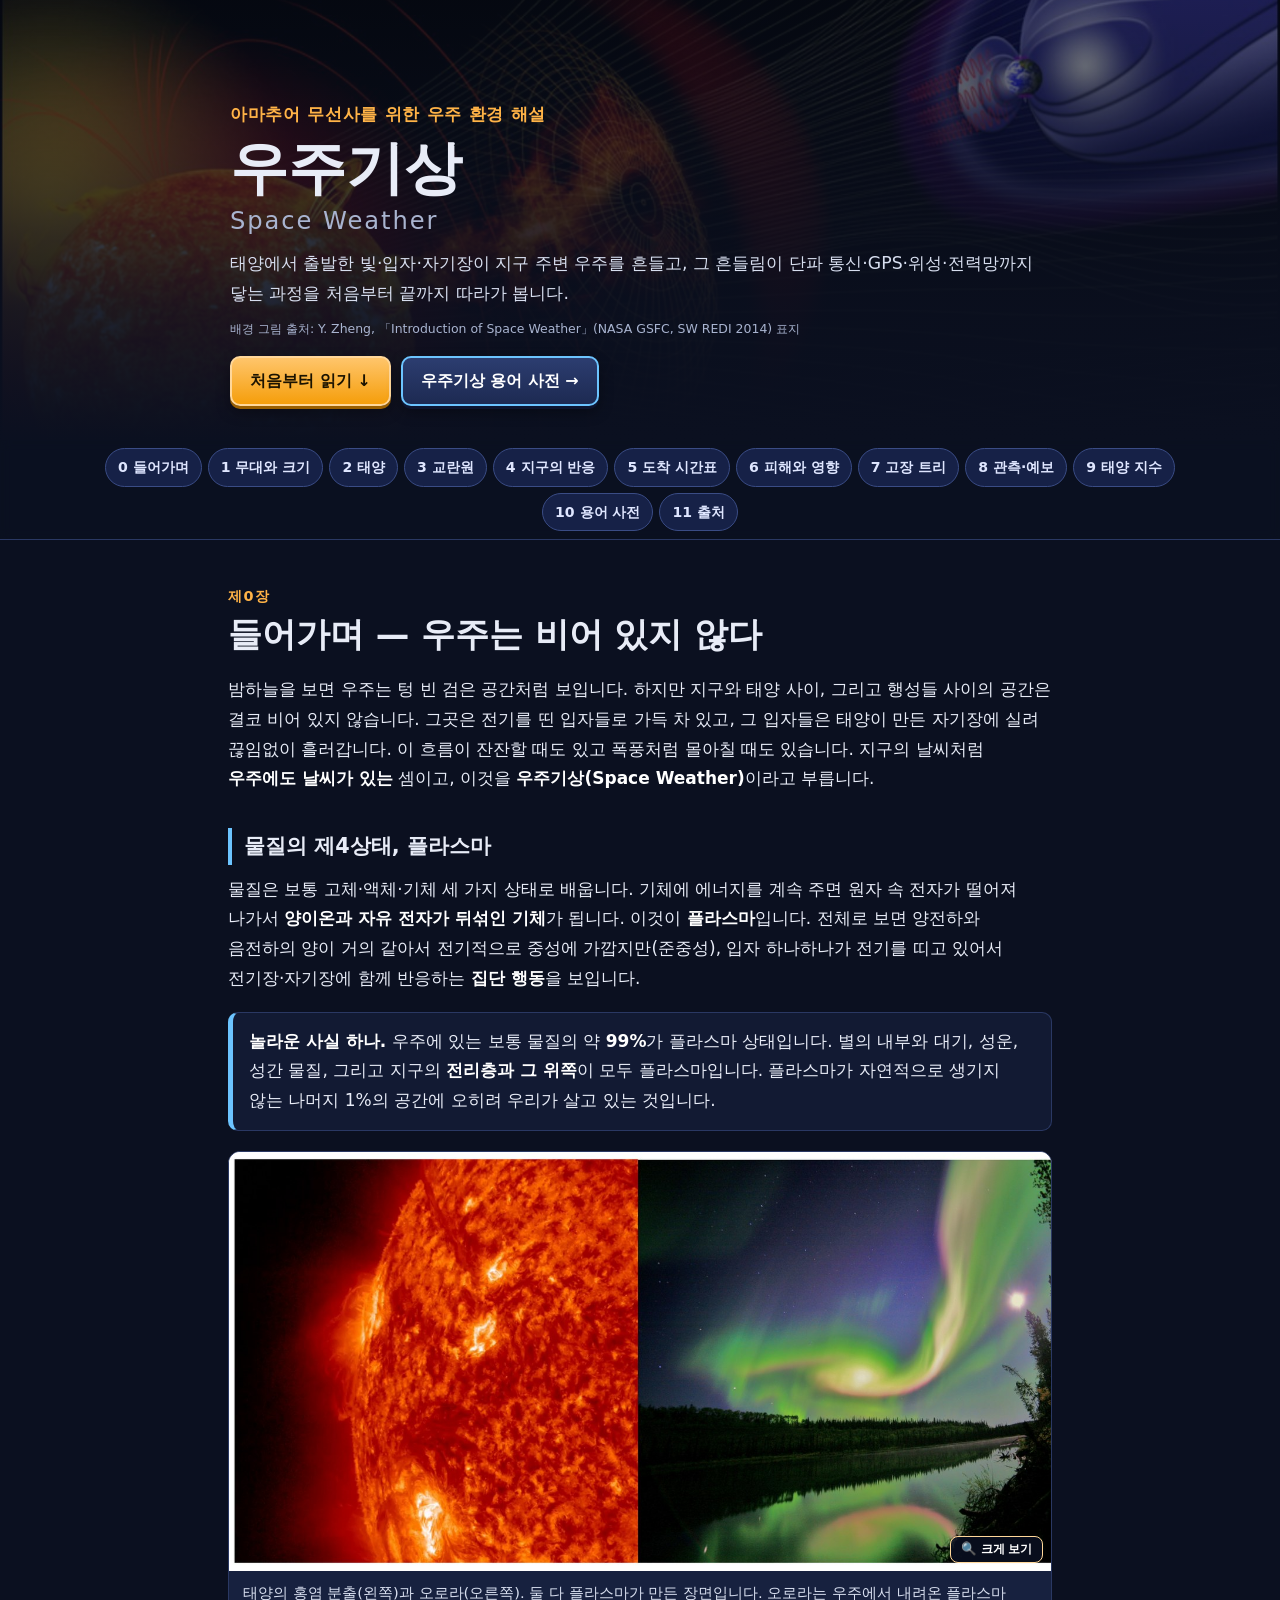
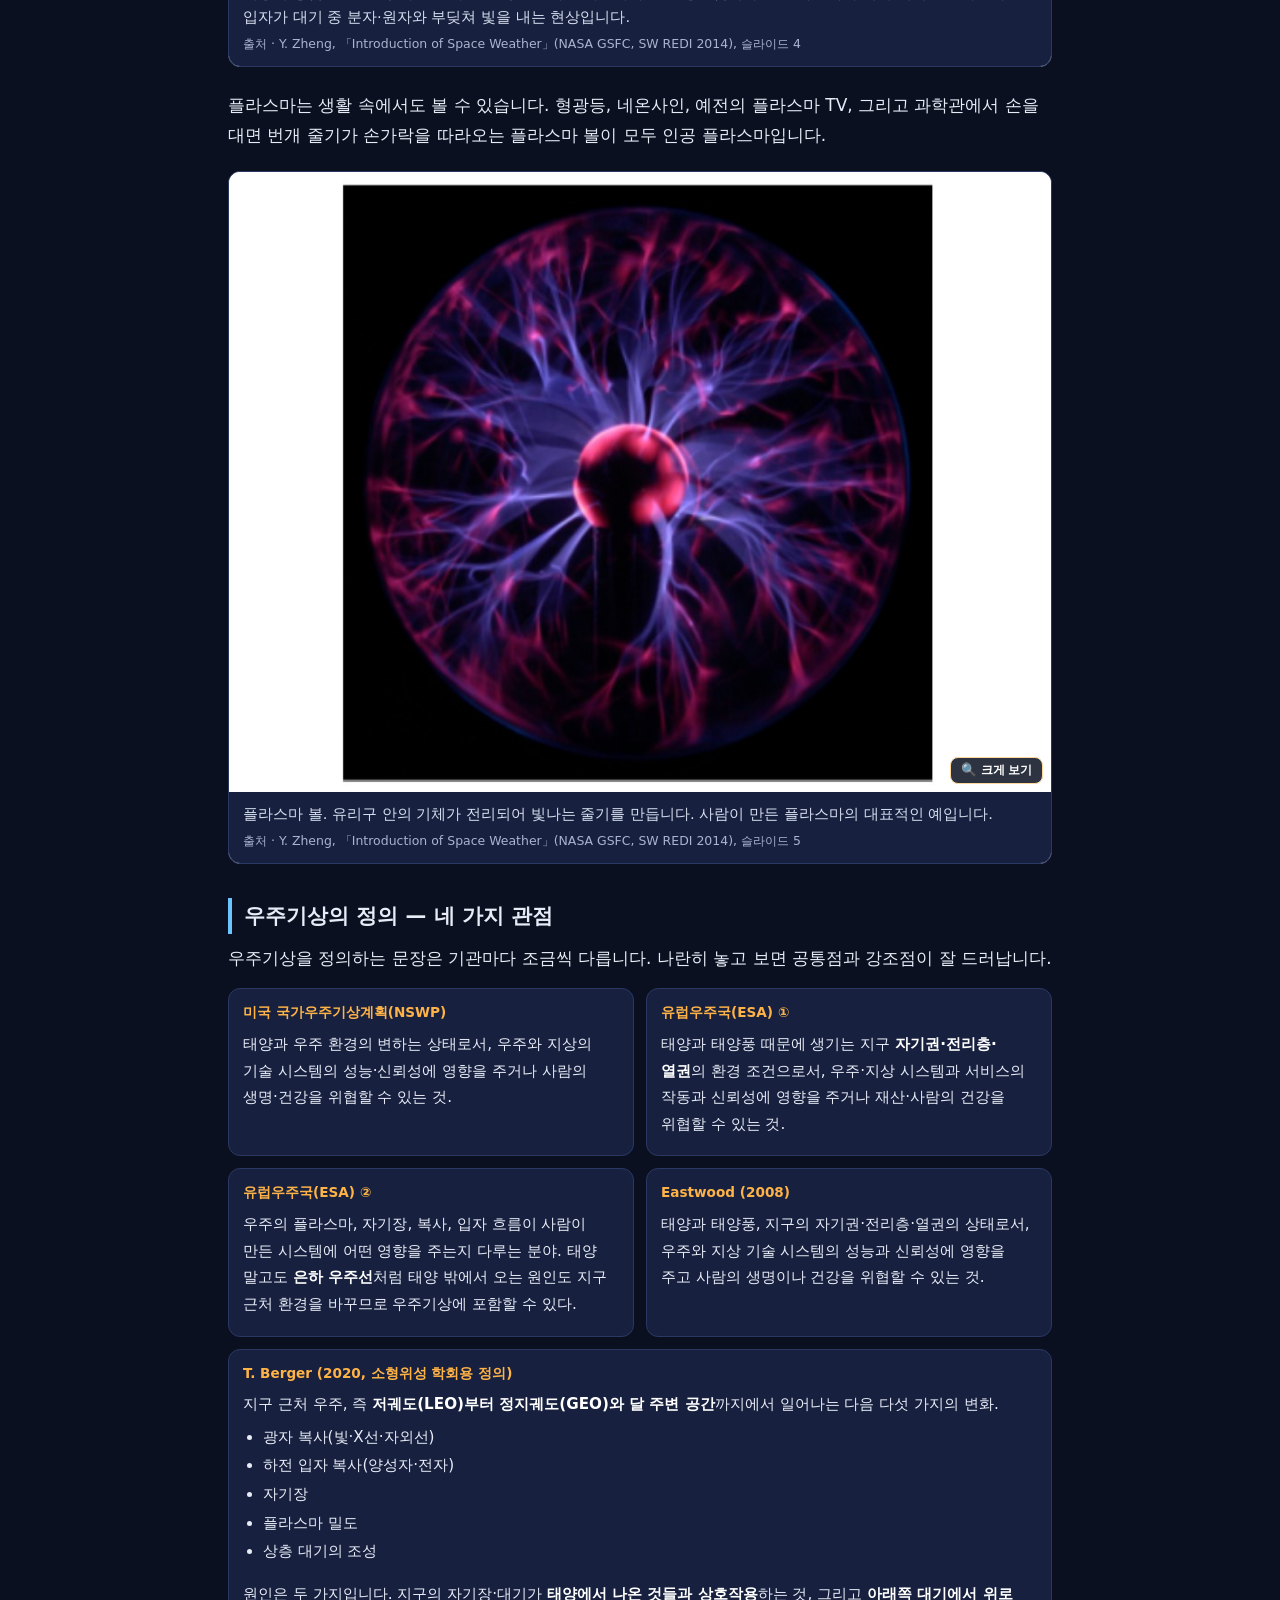
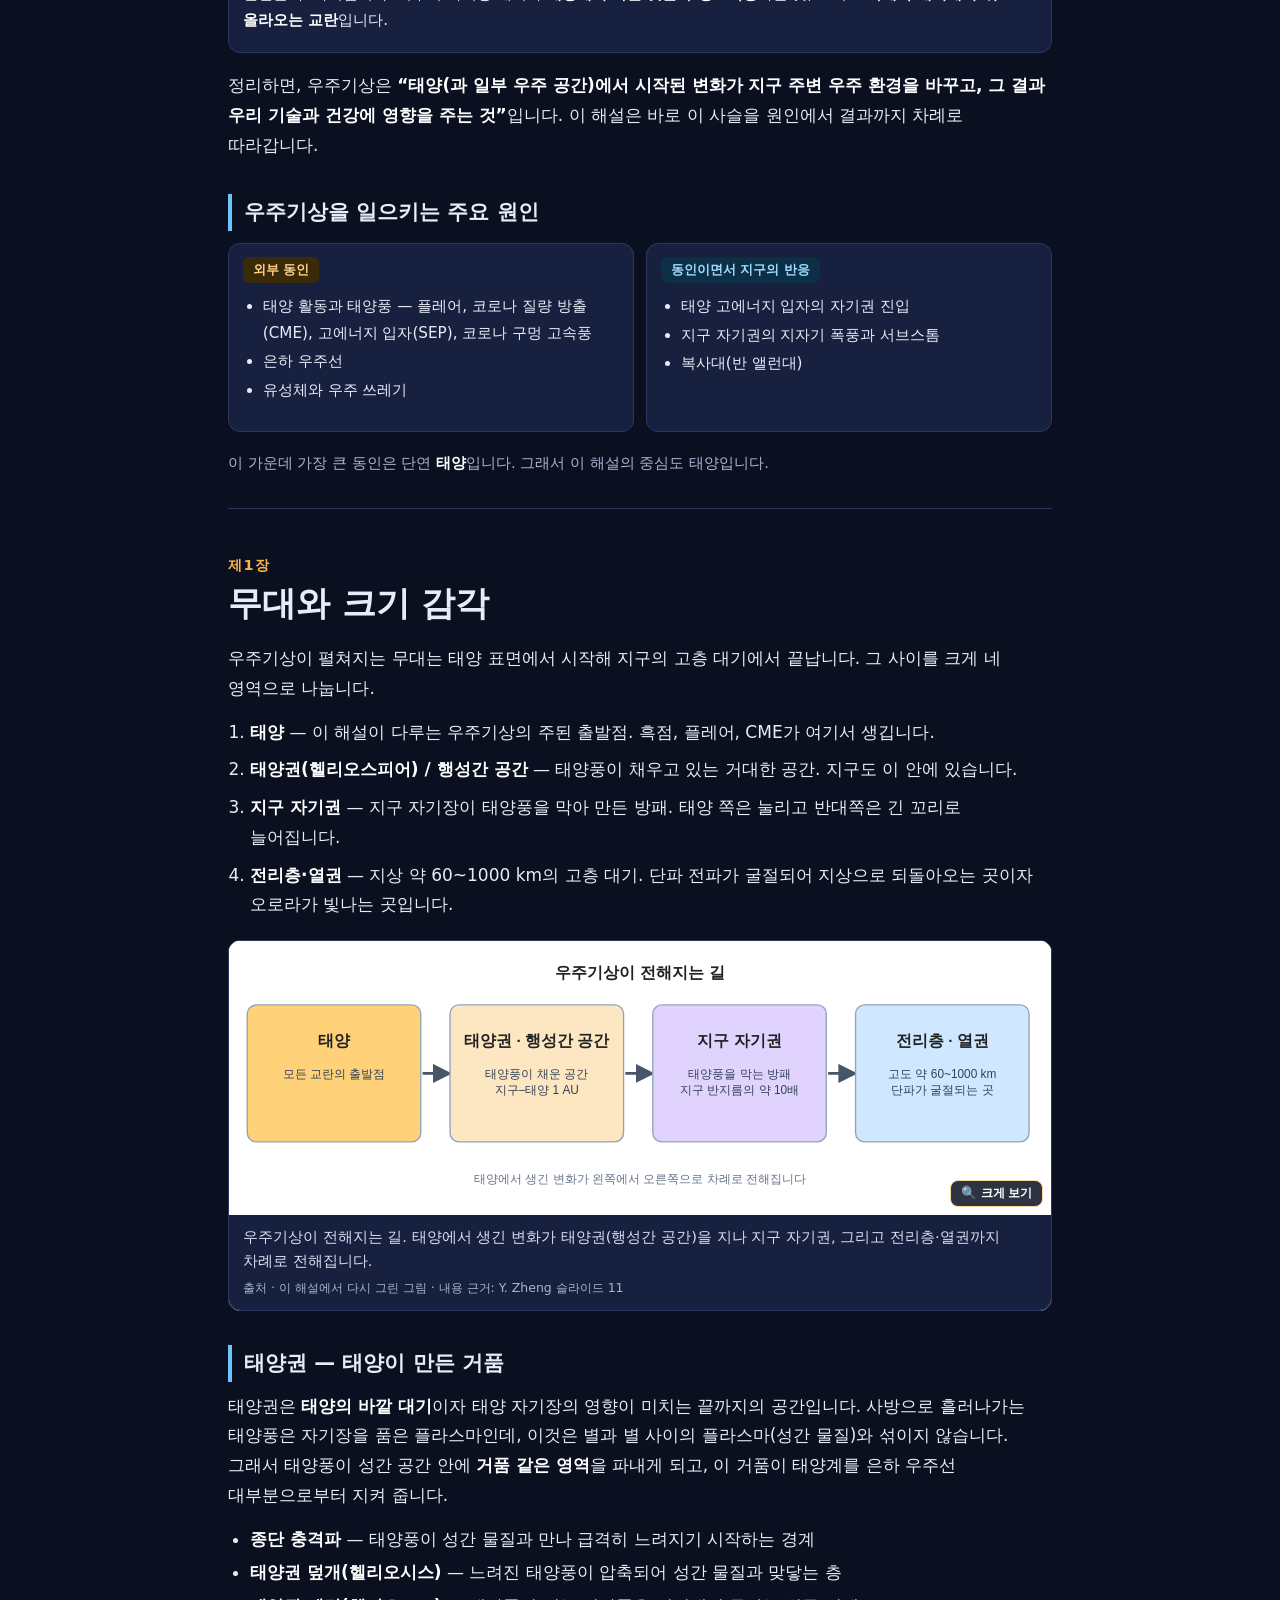
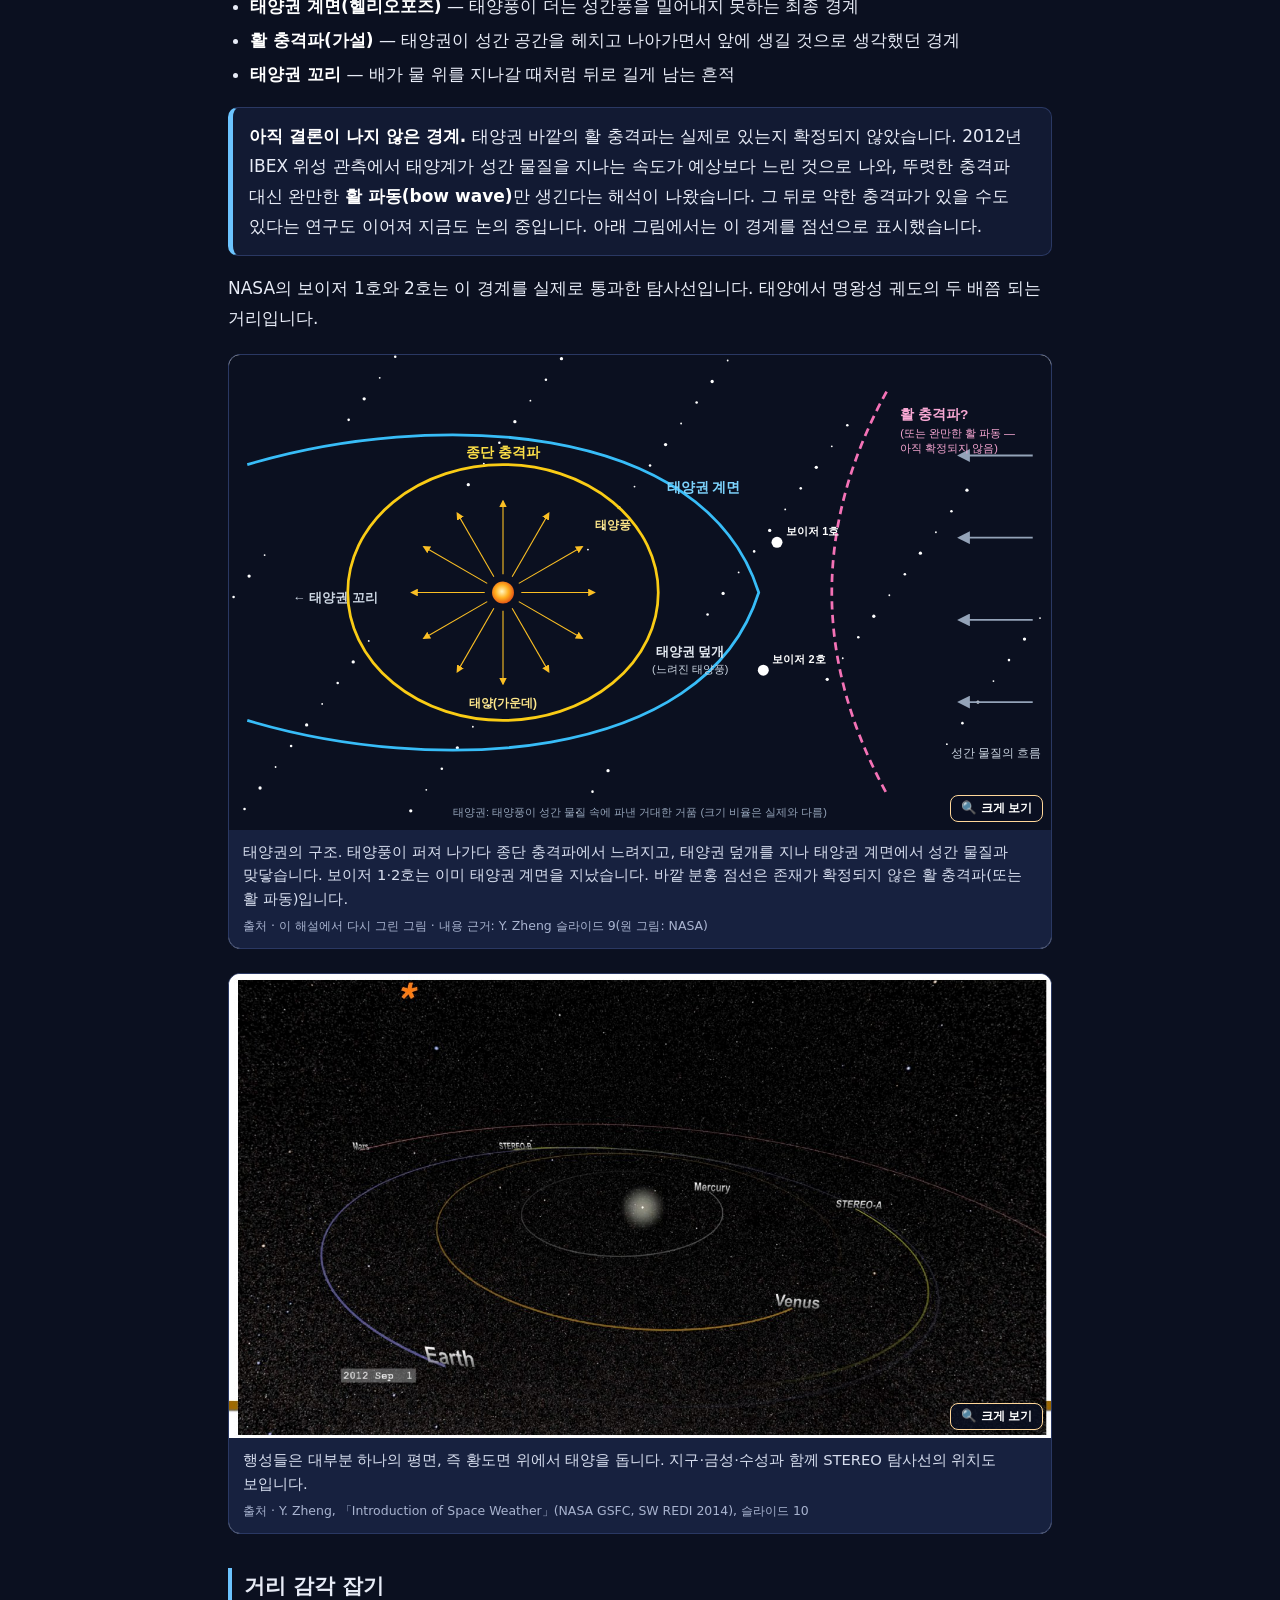
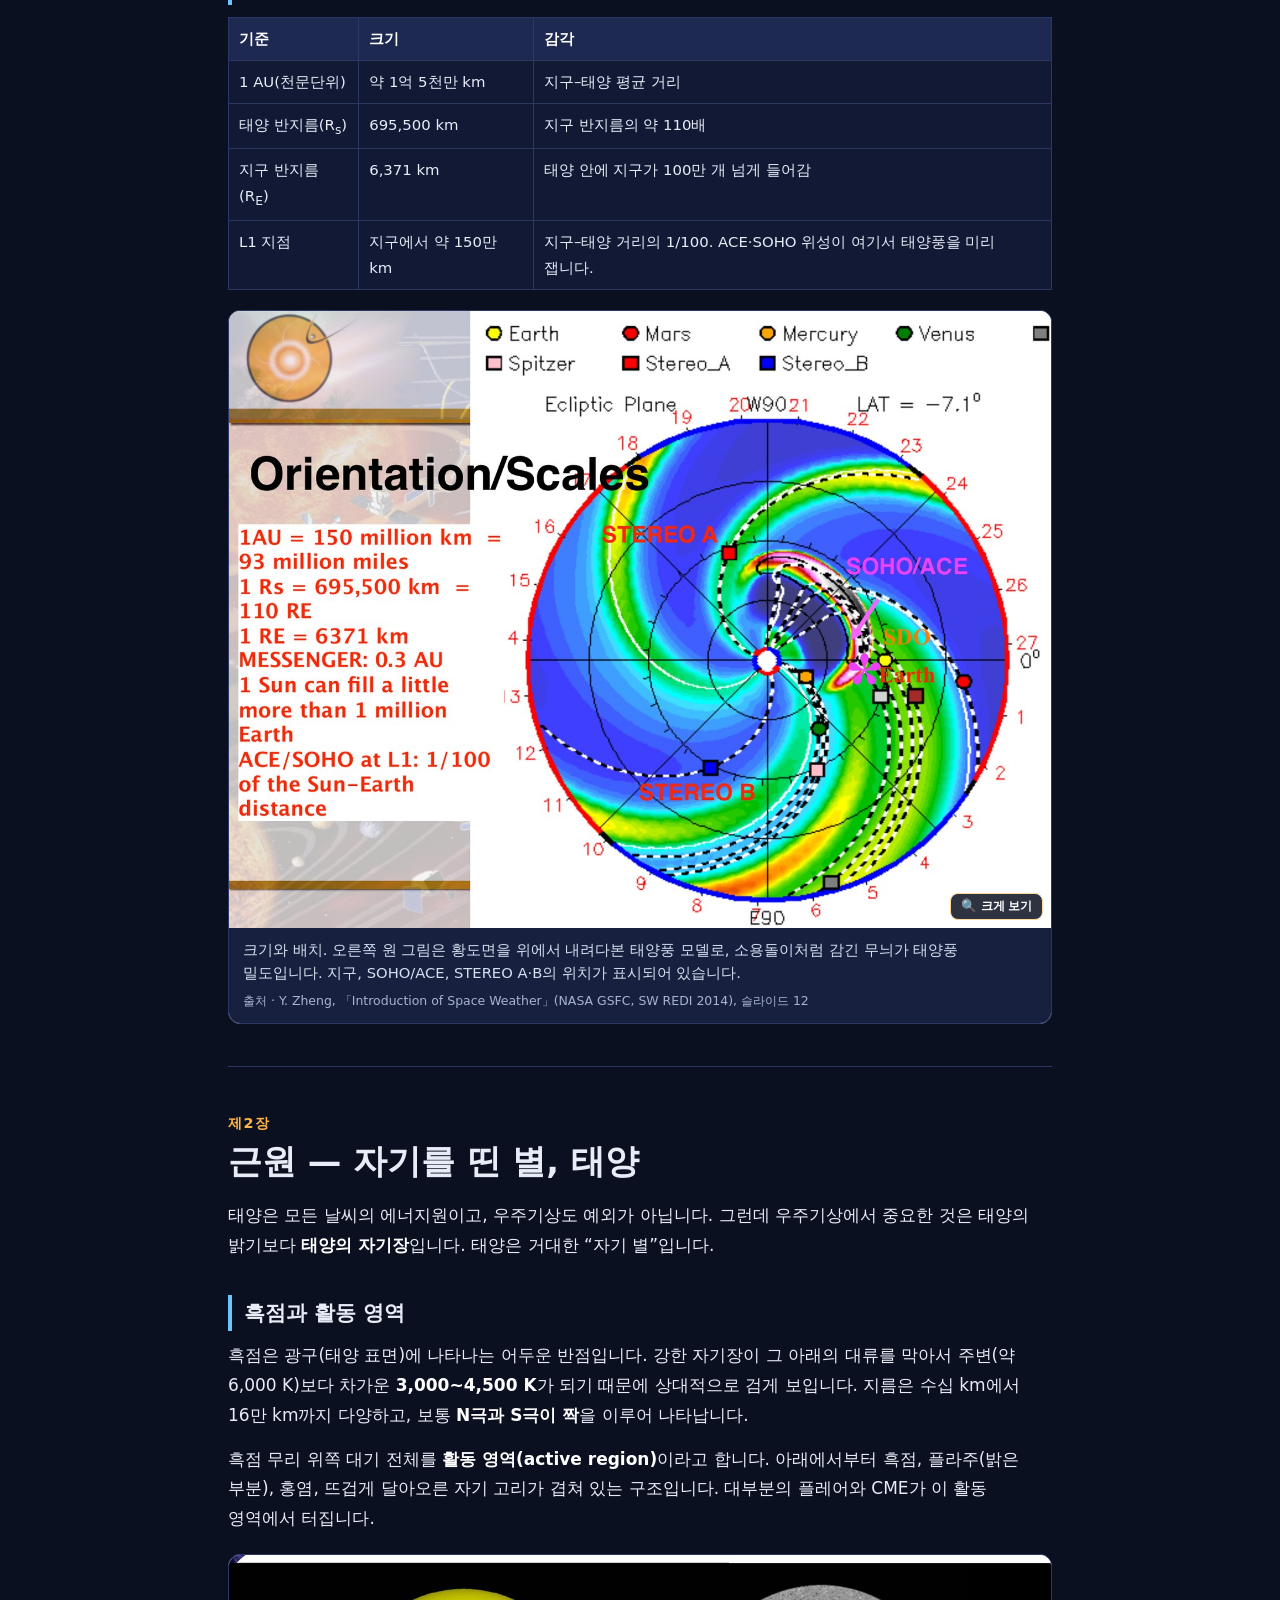
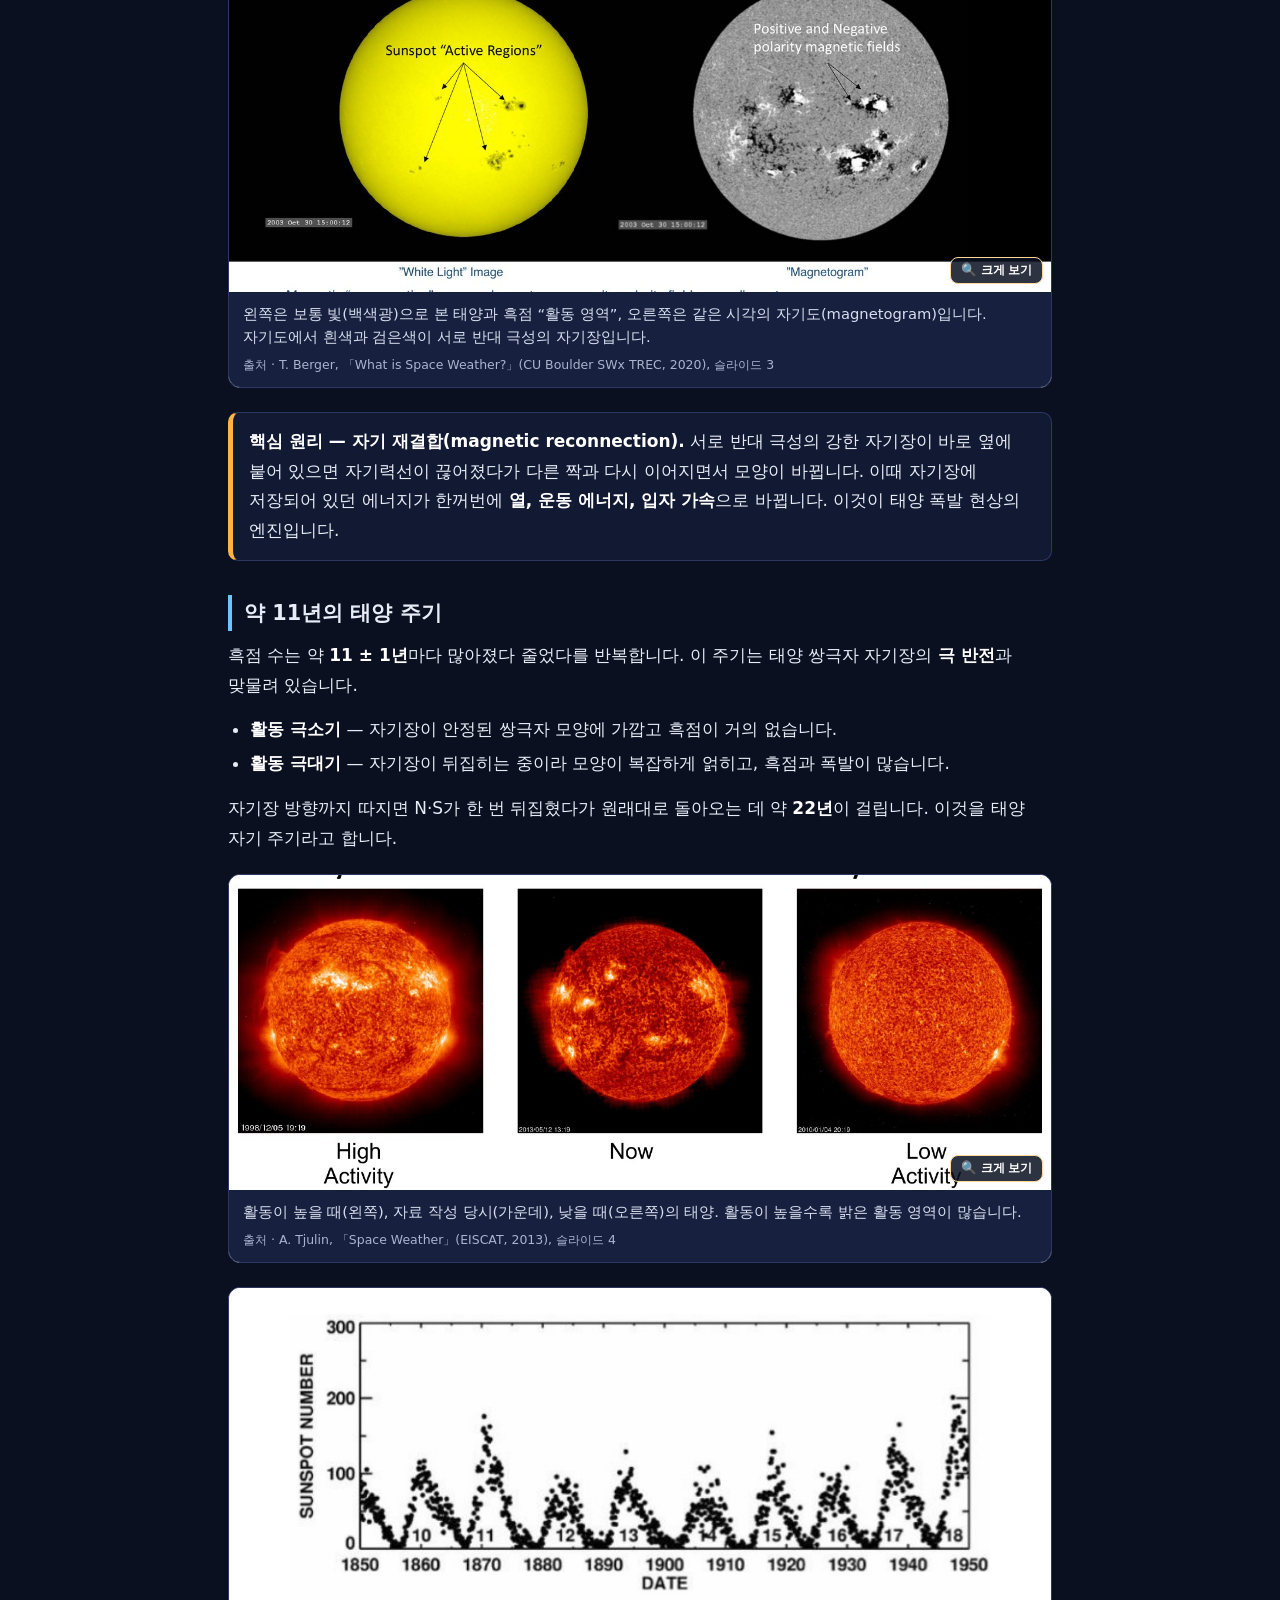
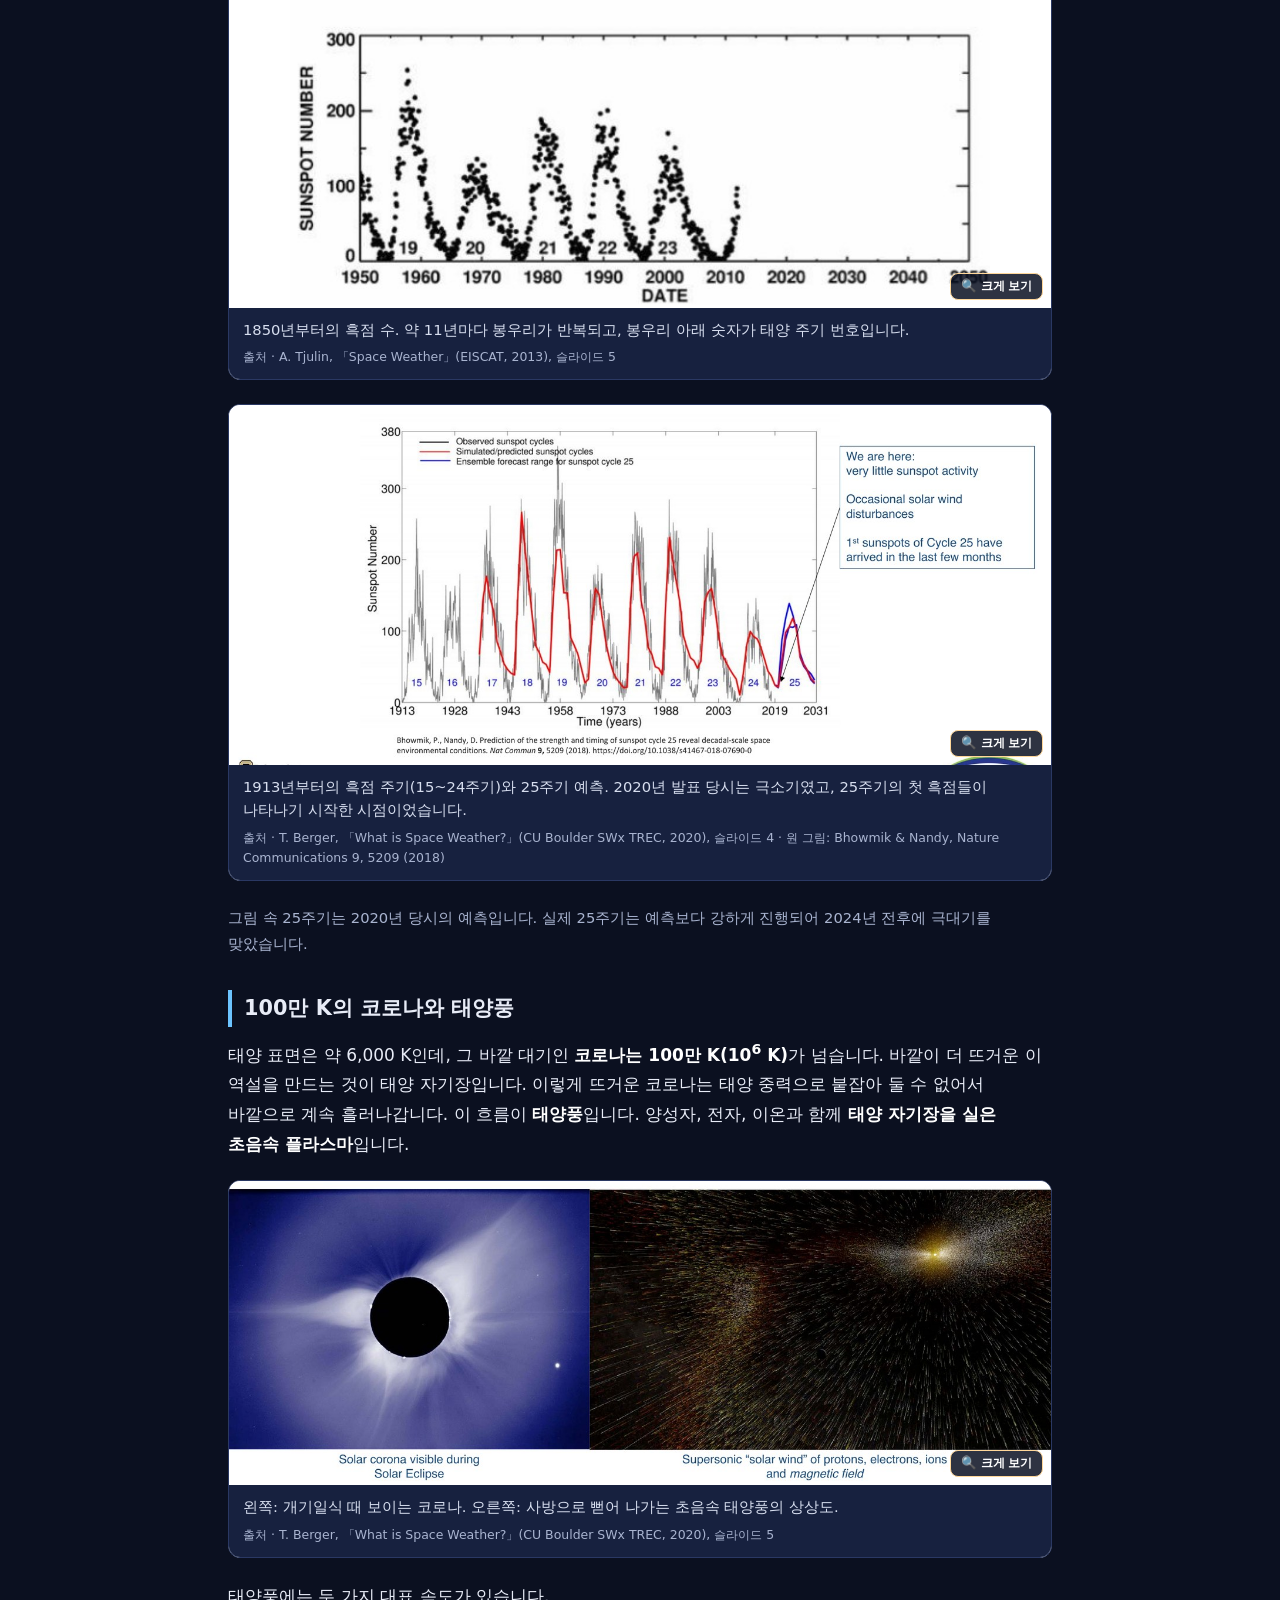
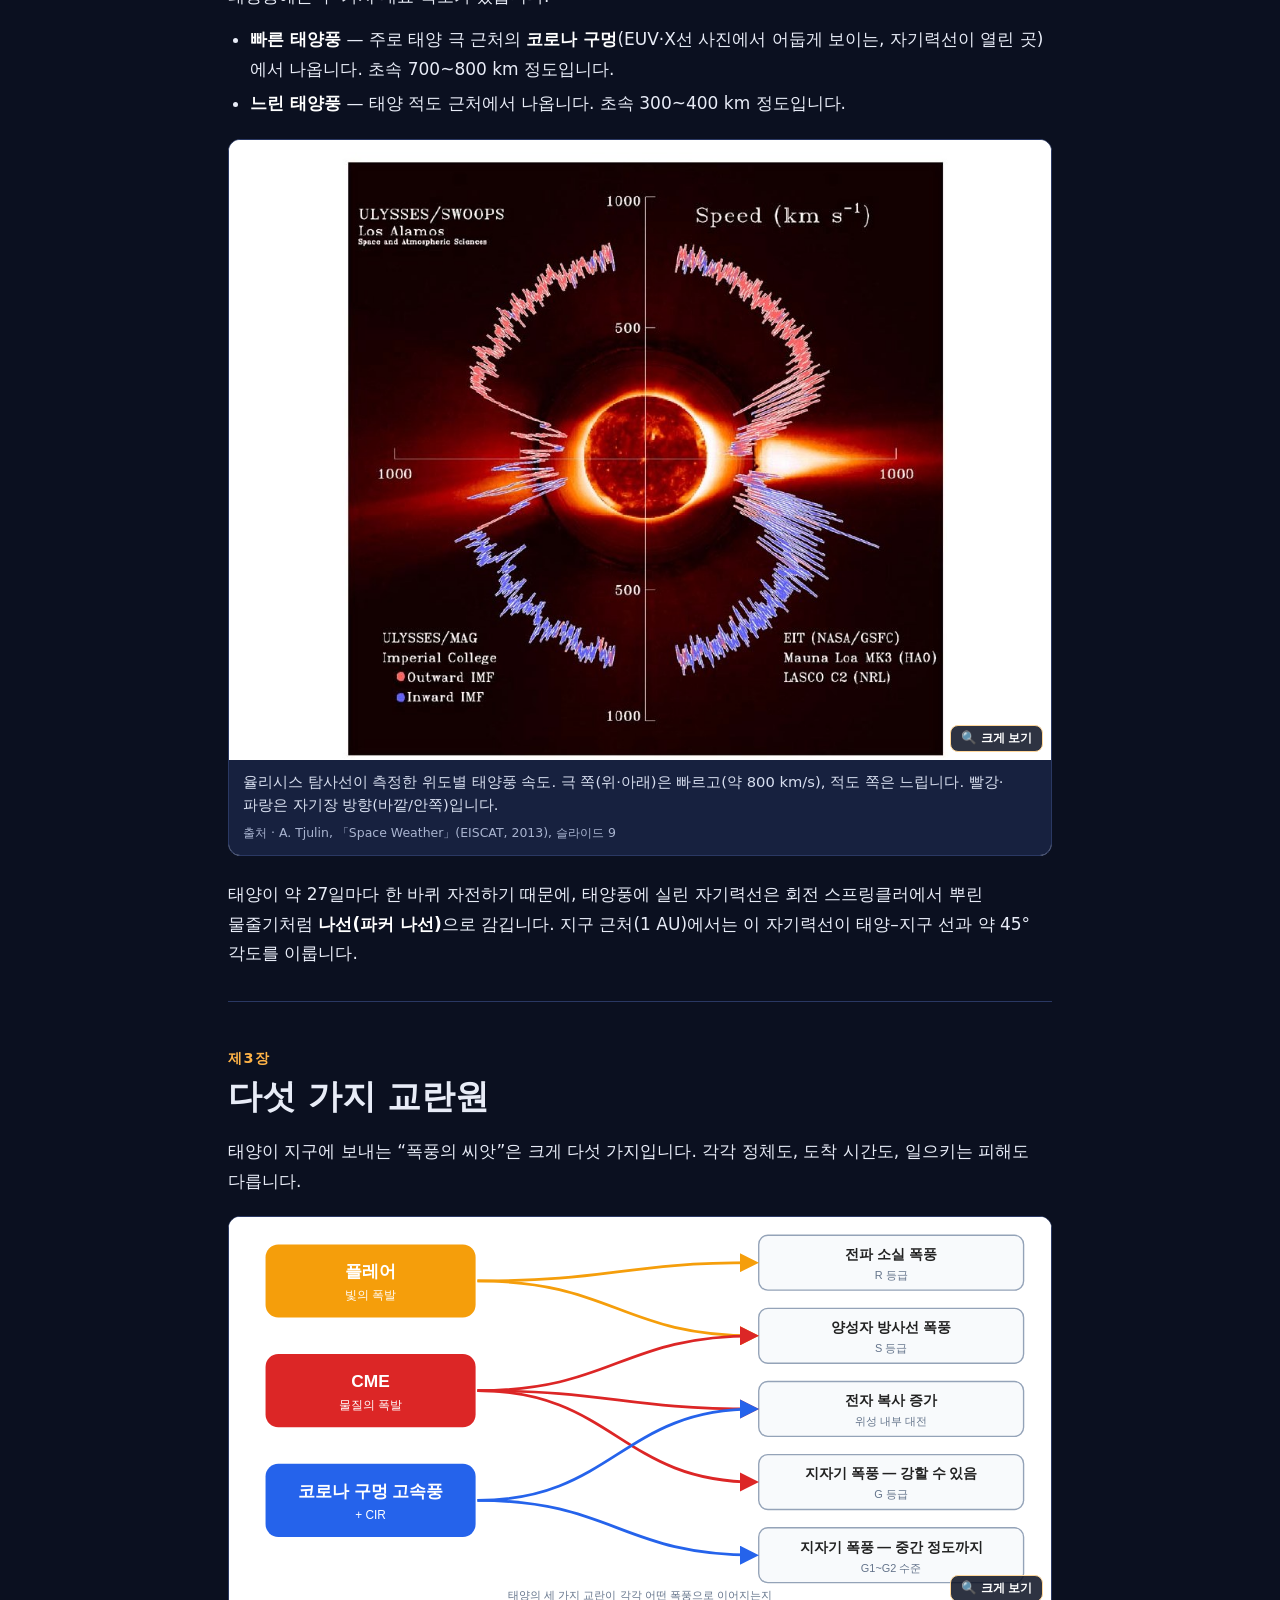
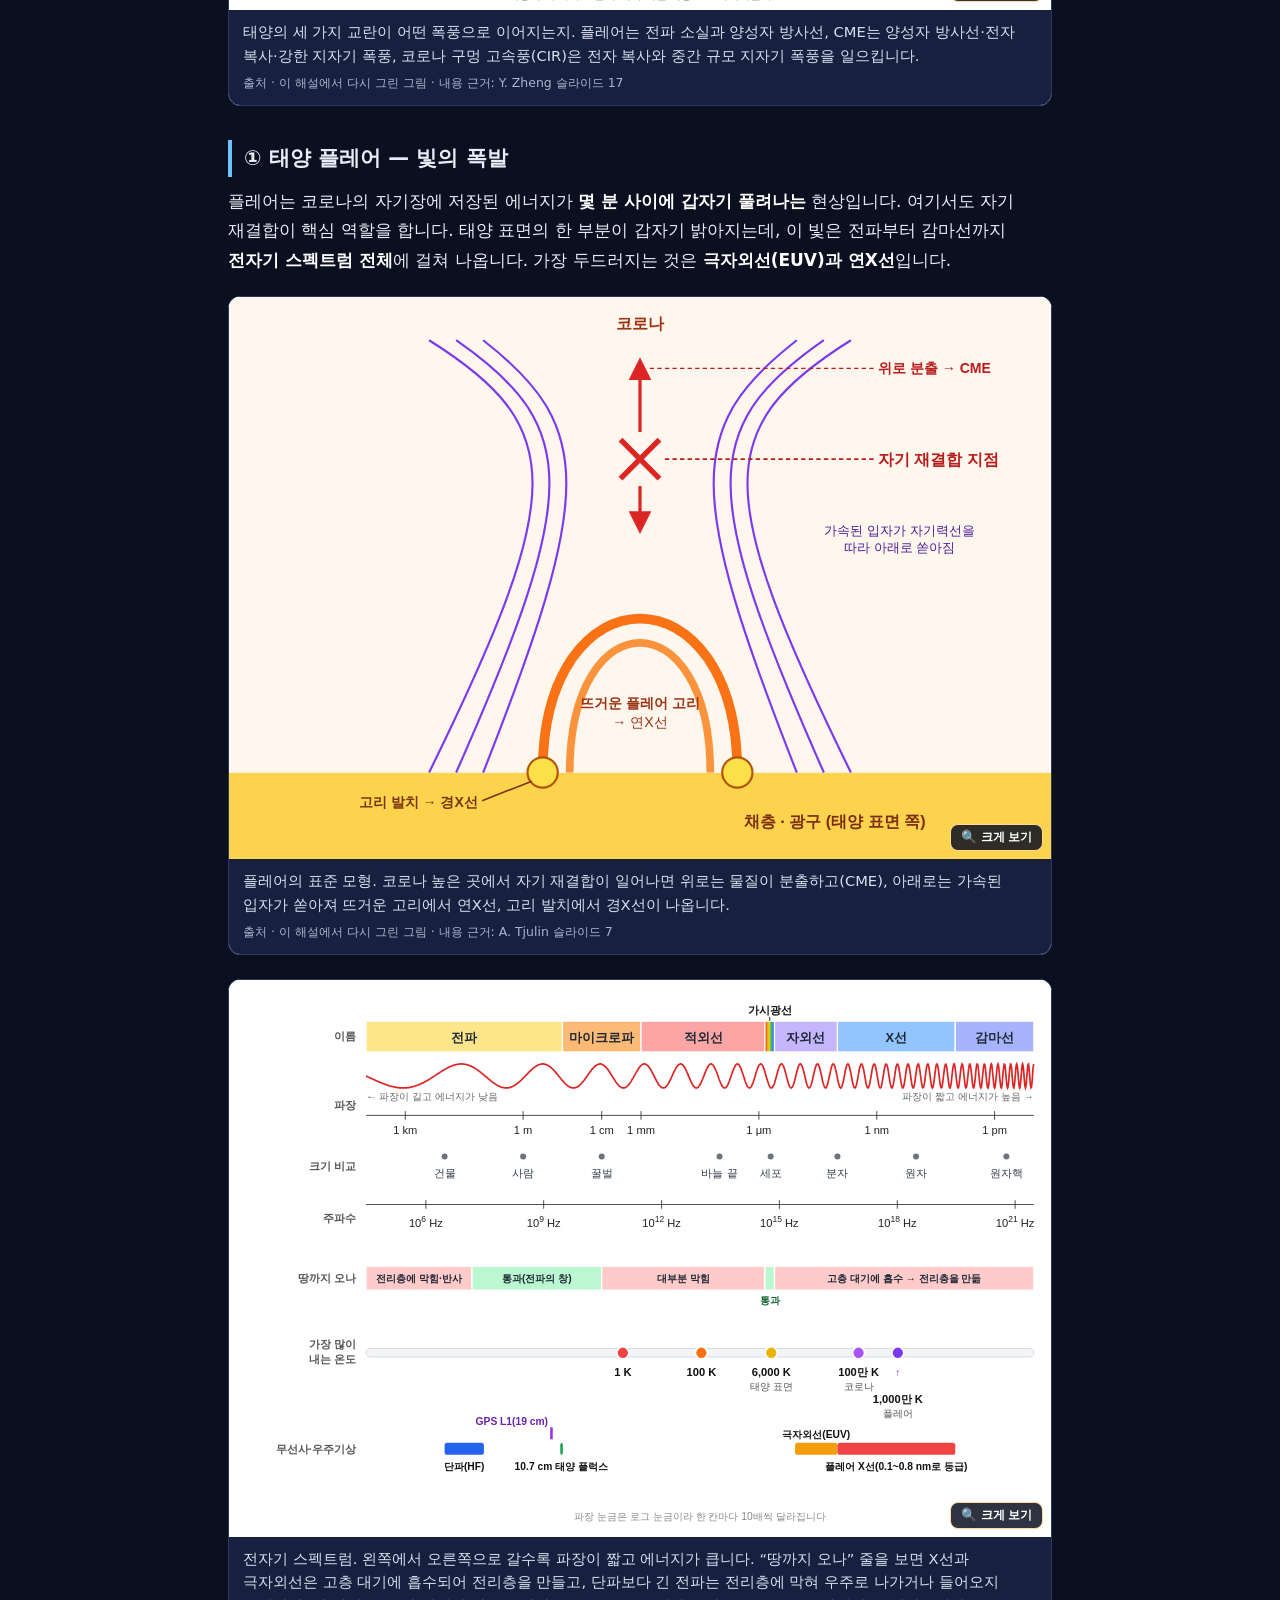
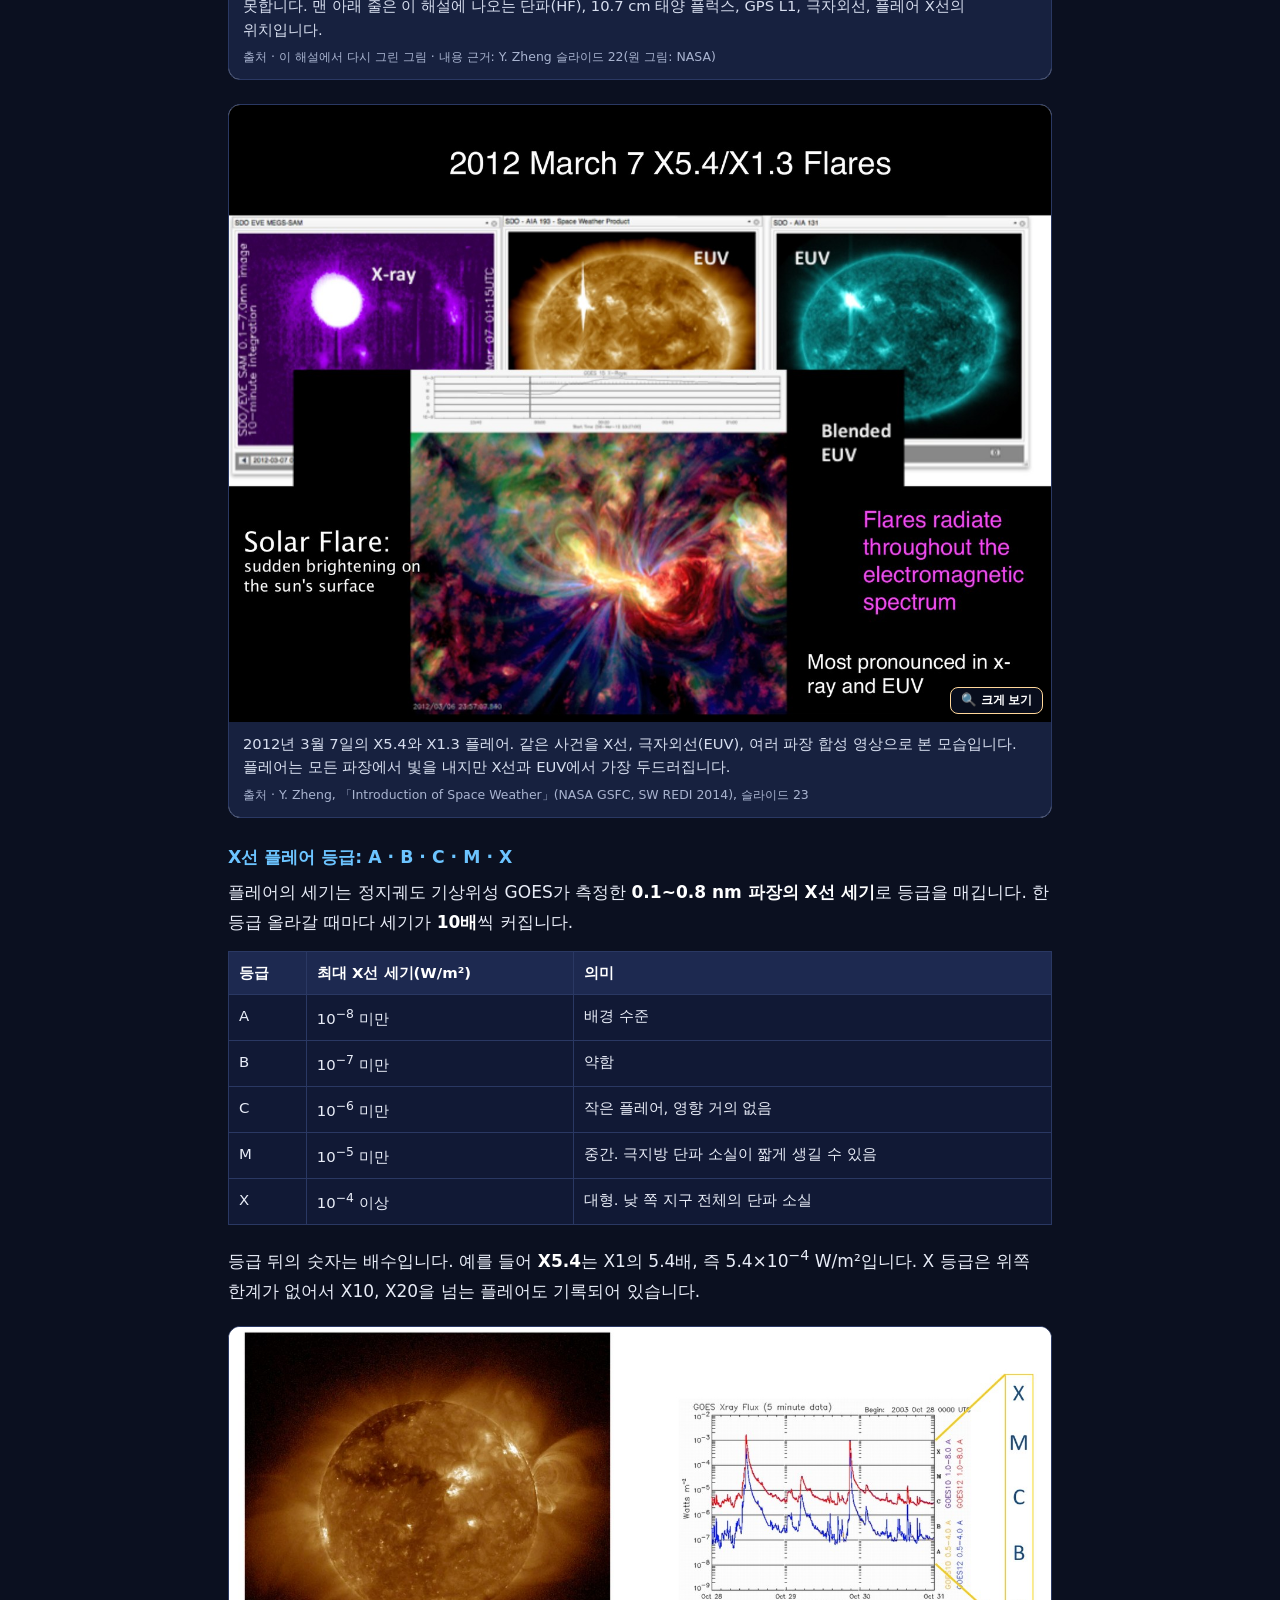
==== commit 3a40cd9f: "Add files via upload" ====
--- a/index.html
+++ b/index.html
@@ -103,7 +103,7 @@
   <li><b>전리층·열권</b> — 지상 약 60~1000 km의 고층 대기. 단파 전파가 굴절되어 지상으로 되돌아오는 곳이자 오로라가 빛나는 곳입니다.</li>
 </ol>
 
-<figure class="fig"><button type="button" class="zoom" aria-label="그림 크게 보기"><img src="img/zh-11.jpg" alt="우주기상의 영역" loading="lazy" decoding="async"></button><figcaption>우주기상의 영역. 왼쪽 태양에서 출발해 태양권(행성간 공간)을 지나, 오른쪽 지구 자기권과 전리층·열권에 이릅니다. 지구 앞쪽의 활 모양 경계가 지구의 활 충격파(bow shock)입니다. 지구 활 충격파는 위성으로 직접 관측된 실제 경계입니다.<span class="src">Y. Zheng, 「Introduction of Space Weather」(NASA GSFC, SW REDI 2014), 슬라이드 11</span></figcaption></figure>
+<figure class="fig"><button type="button" class="zoom" aria-label="그림 크게 보기"><img src="img/sw-regions.svg" alt="우주기상이 전해지는 길" loading="lazy" decoding="async"></button><figcaption>우주기상이 전해지는 길. 태양에서 생긴 변화가 태양권(행성간 공간)을 지나 지구 자기권, 그리고 전리층·열권까지 차례로 전해집니다.<span class="src">이 해설에서 다시 그린 그림 · 내용 근거: Y. Zheng 슬라이드 11</span></figcaption></figure>
 
 <h3>태양권 — 태양이 만든 거품</h3>
 <p>태양권은 <b>태양의 바깥 대기</b>이자 태양 자기장의 영향이 미치는 끝까지의 공간입니다. 사방으로 흘러나가는 태양풍은 자기장을 품은 플라스마인데, 이것은 별과 별 사이의 플라스마(성간 물질)와 섞이지 않습니다. 그래서 태양풍이 성간 공간 안에 <b>거품 같은 영역</b>을 파내게 되고, 이 거품이 태양계를 은하 우주선 대부분으로부터 지켜 줍니다.</p>
@@ -114,10 +114,10 @@
   <li><b>활 충격파(가설)</b> — 태양권이 성간 공간을 헤치고 나아가면서 앞에 생길 것으로 생각했던 경계</li>
   <li><b>태양권 꼬리</b> — 배가 물 위를 지나갈 때처럼 뒤로 길게 남는 흔적</li>
 </ul>
-<div class="callout"><b>아직 결론이 나지 않은 경계.</b> 태양권 바깥의 활 충격파는 실제로 있는지 확정되지 않았습니다. 2012년 IBEX 위성 관측에서 태양계가 성간 물질을 지나는 속도가 예상보다 느린 것으로 나와, 뚜렷한 충격파 대신 완만한 <b>활 파동(bow wave)</b>만 생긴다는 해석이 나왔습니다. 그 뒤로 약한 충격파가 있을 수도 있다는 연구도 이어져 지금도 논의 중입니다. 아래 그림(2014년 자료)의 “Bow Shock” 표시는 이런 가설적 경계로 읽어 주세요.</div>
+<div class="callout"><b>아직 결론이 나지 않은 경계.</b> 태양권 바깥의 활 충격파는 실제로 있는지 확정되지 않았습니다. 2012년 IBEX 위성 관측에서 태양계가 성간 물질을 지나는 속도가 예상보다 느린 것으로 나와, 뚜렷한 충격파 대신 완만한 <b>활 파동(bow wave)</b>만 생긴다는 해석이 나왔습니다. 그 뒤로 약한 충격파가 있을 수도 있다는 연구도 이어져 지금도 논의 중입니다. 아래 그림에서는 이 경계를 점선으로 표시했습니다.</div>
 <p>NASA의 보이저 1호와 2호는 이 경계를 실제로 통과한 탐사선입니다. 태양에서 명왕성 궤도의 두 배쯤 되는 거리입니다.</p>
 
-<figure class="fig"><button type="button" class="zoom" aria-label="그림 크게 보기"><img src="img/zh-09.jpg" alt="태양권의 구조" loading="lazy" decoding="async"></button><figcaption>태양권의 구조. 종단 충격파, 태양권 덮개, 태양권 계면, 보이저 1·2호의 위치가 표시되어 있습니다. 그림 속 “Bow Shock”은 존재가 확정되지 않은 가설적 경계입니다.<span class="src">Y. Zheng, 「Introduction of Space Weather」(NASA GSFC, SW REDI 2014), 슬라이드 9</span></figcaption></figure>
+<figure class="fig"><button type="button" class="zoom" aria-label="그림 크게 보기"><img src="img/sw-heliosphere.svg" alt="태양권의 구조" loading="lazy" decoding="async"></button><figcaption>태양권의 구조. 태양풍이 퍼져 나가다 종단 충격파에서 느려지고, 태양권 덮개를 지나 태양권 계면에서 성간 물질과 맞닿습니다. 보이저 1·2호는 이미 태양권 계면을 지났습니다. 바깥 분홍 점선은 존재가 확정되지 않은 활 충격파(또는 활 파동)입니다.<span class="src">이 해설에서 다시 그린 그림 · 내용 근거: Y. Zheng 슬라이드 9(원 그림: NASA)</span></figcaption></figure>
 
 <figure class="fig"><button type="button" class="zoom" aria-label="그림 크게 보기"><img src="img/zh-10.jpg" alt="행성들은 대부분 하나의 평면, 즉 황도면 위에서 태양을 돕니다" loading="lazy" decoding="async"></button><figcaption>행성들은 대부분 하나의 평면, 즉 황도면 위에서 태양을 돕니다. 지구·금성·수성과 함께 STEREO 탐사선의 위치도 보입니다.<span class="src">Y. Zheng, 「Introduction of Space Weather」(NASA GSFC, SW REDI 2014), 슬라이드 10</span></figcaption></figure>
 
@@ -188,14 +188,14 @@
 <h2>다섯 가지 교란원</h2>
 <p>태양이 지구에 보내는 “폭풍의 씨앗”은 크게 다섯 가지입니다. 각각 정체도, 도착 시간도, 일으키는 피해도 다릅니다.</p>
 
-<figure class="fig"><button type="button" class="zoom" aria-label="그림 크게 보기"><img src="img/zh-17.jpg" alt="우주기상을 만드는 태양" loading="lazy" decoding="async"></button><figcaption>우주기상을 만드는 태양. 가장 중요한 태양풍 교란은 CME, 플레어, 코로나 구멍 고속풍(HSS) 세 가지입니다. 오른쪽에 이들이 일으키는 폭풍 종류가 정리되어 있습니다(방사선 폭풍, 전자 복사 증가, 전파 소실 폭풍, 지자기 폭풍 등).<span class="src">Y. Zheng, 「Introduction of Space Weather」(NASA GSFC, SW REDI 2014), 슬라이드 17</span></figcaption></figure>
+<figure class="fig"><button type="button" class="zoom" aria-label="그림 크게 보기"><img src="img/sw-drivers.svg" alt="태양의 세 가지 교란이 어떤 폭풍으로 이어지는지" loading="lazy" decoding="async"></button><figcaption>태양의 세 가지 교란이 어떤 폭풍으로 이어지는지. 플레어는 전파 소실과 양성자 방사선, CME는 양성자 방사선·전자 복사·강한 지자기 폭풍, 코로나 구멍 고속풍(CIR)은 전자 복사와 중간 규모 지자기 폭풍을 일으킵니다.<span class="src">이 해설에서 다시 그린 그림 · 내용 근거: Y. Zheng 슬라이드 17</span></figcaption></figure>
 
 <h3>① 태양 플레어 — 빛의 폭발</h3>
 <p>플레어는 코로나의 자기장에 저장된 에너지가 <b>몇 분 사이에 갑자기 풀려나는</b> 현상입니다. 여기서도 자기 재결합이 핵심 역할을 합니다. 태양 표면의 한 부분이 갑자기 밝아지는데, 이 빛은 전파부터 감마선까지 <b>전자기 스펙트럼 전체</b>에 걸쳐 나옵니다. 가장 두드러지는 것은 <b>극자외선(EUV)과 연X선</b>입니다.</p>
 
-<figure class="fig"><button type="button" class="zoom" aria-label="그림 크게 보기"><img src="img/tj-07.jpg" alt="플레어가 일어난 태양(왼쪽, 초록 화살표)과 플레어의 표준 모형(오른쪽)" loading="lazy" decoding="async"></button><figcaption>플레어가 일어난 태양(왼쪽, 초록 화살표)과 플레어의 표준 모형(오른쪽). 코로나 위쪽에서 자기 재결합이 일어나고, 그 아래 고리에서 연X선, 고리 발치에서 경X선이 나옵니다.<span class="src">A. Tjulin, 「Space Weather」(EISCAT, 2013), 슬라이드 7</span></figcaption></figure>
-
-<figure class="fig"><button type="button" class="zoom" aria-label="그림 크게 보기"><img src="img/zh-22.jpg" alt="전자기 스펙트럼" loading="lazy" decoding="async"></button><figcaption>전자기 스펙트럼. 파장이 짧을수록(오른쪽) 에너지가 큽니다. 맨 위 줄은 각 파장이 지구 대기를 통과하는지(Y) 막히는지(N)를 보여 줍니다. X선과 극자외선은 대기에 막히기 때문에 지상이 아니라 고층 대기(전리층)에 흡수됩니다.<span class="src">Y. Zheng, 「Introduction of Space Weather」(NASA GSFC, SW REDI 2014), 슬라이드 22</span></figcaption></figure>
+<figure class="fig"><button type="button" class="zoom" aria-label="그림 크게 보기"><img src="img/sw-flare-model.svg" alt="플레어의 표준 모형" loading="lazy" decoding="async"></button><figcaption>플레어의 표준 모형. 코로나 높은 곳에서 자기 재결합이 일어나면 위로는 물질이 분출하고(CME), 아래로는 가속된 입자가 쏟아져 뜨거운 고리에서 연X선, 고리 발치에서 경X선이 나옵니다.<span class="src">이 해설에서 다시 그린 그림 · 내용 근거: A. Tjulin 슬라이드 7</span></figcaption></figure>
+
+<figure class="fig"><button type="button" class="zoom" aria-label="그림 크게 보기"><img src="img/sw-em-spectrum.svg" alt="전자기 스펙트럼" loading="lazy" decoding="async"></button><figcaption>전자기 스펙트럼. 왼쪽에서 오른쪽으로 갈수록 파장이 짧고 에너지가 큽니다. “땅까지 오나” 줄을 보면 X선과 극자외선은 고층 대기에 흡수되어 전리층을 만들고, 단파보다 긴 전파는 전리층에 막혀 우주로 나가거나 들어오지 못합니다. 맨 아래 줄은 이 해설에 나오는 단파(HF), 10.7 cm 태양 플럭스, GPS L1, 극자외선, 플레어 X선의 위치입니다.<span class="src">이 해설에서 다시 그린 그림 · 내용 근거: Y. Zheng 슬라이드 22(원 그림: NASA)</span></figcaption></figure>
 
 <figure class="fig"><button type="button" class="zoom" aria-label="그림 크게 보기"><img src="img/zh-23.jpg" alt="2012년 3월 7일의 X5" loading="lazy" decoding="async"></button><figcaption>2012년 3월 7일의 X5.4와 X1.3 플레어. 같은 사건을 X선, 극자외선(EUV), 여러 파장 합성 영상으로 본 모습입니다. 플레어는 모든 파장에서 빛을 내지만 X선과 EUV에서 가장 두드러집니다.<span class="src">Y. Zheng, 「Introduction of Space Weather」(NASA GSFC, SW REDI 2014), 슬라이드 23</span></figcaption></figure>
 
@@ -242,14 +242,14 @@
   <li><b>플레어의 자기 재결합 지점</b> — 재결합이 일어나는 전류층에서 입자가 가속됩니다.</li>
 </ul>
 
-<figure class="fig"><button type="button" class="zoom" aria-label="그림 크게 보기"><img src="img/tj-08.jpg" alt="입자 복사의 두 출처" loading="lazy" decoding="async"></button><figcaption>입자 복사의 두 출처. 플레어 아래쪽의 전류층과, 바깥으로 팽창하는 CME 앞쪽의 충격파(shock front)에서 입자가 가속됩니다.<span class="src">A. Tjulin, 「Space Weather」(EISCAT, 2013), 슬라이드 8</span></figcaption></figure>
+<figure class="fig"><button type="button" class="zoom" aria-label="그림 크게 보기"><img src="img/sw-sep-source.svg" alt="고에너지 입자가 가속되는 두 곳" loading="lazy" decoding="async"></button><figcaption>고에너지 입자가 가속되는 두 곳. 플레어 위쪽 전류층의 자기 재결합, 그리고 바깥으로 팽창하는 CME 앞쪽의 충격파입니다.<span class="src">이 해설에서 다시 그린 그림 · 내용 근거: A. Tjulin 슬라이드 8</span></figcaption></figure>
 
 <figure class="fig"><button type="button" class="zoom" aria-label="그림 크게 보기"><img src="img/zh-28.jpg" alt="2012년 3월의 양성자 관측" loading="lazy" decoding="async"></button><figcaption>2012년 3월의 양성자 관측. 노란 선은 지구 쪽 GOES 위성의 10 MeV 이상 양성자, 빨강·파랑은 STEREO B·A 위성의 13~100 MeV 양성자입니다. 아래 검은 선은 X선(플레어)입니다. 화살표 시점처럼 CME와 플레어가 모두 SEP 증가에 기여합니다.<span class="src">Y. Zheng, 「Introduction of Space Weather」(NASA GSFC, SW REDI 2014), 슬라이드 28</span></figcaption></figure>
 
 <h3>④ 코로나 구멍 고속풍과 공회전 상호작용 영역(CIR)</h3>
 <p>태양 쌍극자 자기장이 기울어져 있거나 불규칙하면, 극 쪽에서 나온 <b>빠른 태양풍이 앞서가는 느린 태양풍을 따라잡게</b> 됩니다. 뒤에서 들이받는 곳에서는 플라스마와 자기장이 압축되어 밀도가 높은 띠가 생기는데, 이것을 <b>공회전 상호작용 영역(CIR)</b>이라고 합니다. 태양과 함께 돌기 때문에 “공회전”이라는 이름이 붙었습니다.</p>
 
-<figure class="fig"><button type="button" class="zoom" aria-label="그림 크게 보기"><img src="img/tj-10.jpg" alt="CIR의 구조" loading="lazy" decoding="async"></button><figcaption>CIR의 구조. 태양에서 나선으로 뻗은 고속풍(High-Speed Stream)이 앞의 느린 태양풍(Ambient Solar Wind)을 압축해 압축 영역과 충격파 후보면이 생깁니다.<span class="src">A. Tjulin, 「Space Weather」(EISCAT, 2013), 슬라이드 10</span></figcaption></figure>
+<figure class="fig"><button type="button" class="zoom" aria-label="그림 크게 보기"><img src="img/sw-cir.svg" alt="CIR(공회전 상호작용 영역)을 위에서 본 모습" loading="lazy" decoding="async"></button><figcaption>CIR(공회전 상호작용 영역)을 위에서 본 모습. 태양이 돌기 때문에 태양풍은 나선 모양으로 퍼지는데, 덜 감긴 빠른 태양풍(파랑)이 앞서가는 느린 태양풍(회색)을 따라잡는 곳에 압축된 띠(주황)가 생깁니다.<span class="src">이 해설에서 다시 그린 그림 · 내용 근거: A. Tjulin 슬라이드 10</span></figcaption></figure>
 
 <ul>
   <li>지구 기준으로는 약 <b>27일 주기</b>로 반복해서 찾아옵니다. 그래서 어느 정도 예측이 가능합니다.</li>
@@ -271,7 +271,7 @@
 <h3>지구 자기권 — 지구의 방패</h3>
 <p>지구 자기장은 태양풍을 막아 서는 방패입니다. 태양풍에 눌린 자기장은 태양 쪽은 납작하게, 반대쪽은 수백 지구 반지름까지 긴 <b>자기꼬리</b>로 늘어난 물방울 모양이 됩니다.</p>
 
-<figure class="fig"><button type="button" class="zoom" aria-label="그림 크게 보기"><img src="img/tj-15b.jpg" alt="지구 자기권의 단면" loading="lazy" decoding="async"></button><figcaption>지구 자기권의 단면. 앞쪽부터 활 충격파(bow shock), 자기권덮개(magnetosheath), 자기권계면(magnetopause)이 있고, 안쪽에 입자가 갇히는 영역(trapping region), 극 쪽 깔때기 모양의 커스프(cusp), 뒤쪽에 로브(lobes)와 중성면(neutral sheet), 자기꼬리(magnetotail)가 있습니다.<span class="src">A. Tjulin, 「Space Weather」(EISCAT, 2013), 슬라이드 15</span></figcaption></figure>
+<figure class="fig"><button type="button" class="zoom" aria-label="그림 크게 보기"><img src="img/sw-magnetosphere.svg" alt="지구 자기권의 단면" loading="lazy" decoding="async"></button><figcaption>지구 자기권의 단면. 태양풍 쪽부터 활 충격파, 자기권덮개, 자기권계면이 있고, 안쪽에 입자가 갇히는 복사대, 극 쪽 깔때기 모양의 커스프, 뒤쪽에 북·남 로브와 중성면(플라스마층), 길게 늘어난 자기꼬리가 있습니다.<span class="src">이 해설에서 다시 그린 그림 · 내용 근거: A. Tjulin 슬라이드 15</span></figcaption></figure>
 
 <h3>문이 열리는 조건 — 남향 IMF</h3>
 <p>태양풍에 실려 온 자기장을 <b>행성간 자기장(IMF)</b>이라고 합니다. IMF가 <b>남쪽을 향하면</b>(지구 자기장과 반대 방향) 지구 앞쪽에서 두 자기장이 재결합해 이어지고, 태양풍의 에너지가 자기권 안으로 쏟아져 들어옵니다. 반대로 IMF가 북쪽을 향하면 문이 거의 닫힌 상태가 됩니다. 그래서 우주기상 예보에서는 <b>IMF의 남북 성분(Bz)</b>을 가장 주의 깊게 봅니다.</p>
@@ -279,9 +279,9 @@
 <h3>서브스톰 — 자기꼬리의 폭발</h3>
 <p>남향 IMF 동안 들어온 에너지는 자기꼬리에 차곡차곡 쌓입니다. 자기력선이 점점 길게 늘어나다가 어느 순간 꼬리에서 자기 재결합이 일어나면, 쌓였던 에너지가 <b>폭발적으로 풀려납니다</b>. 이것이 <b>자기 서브스톰</b>입니다. 북향 IMF일 때는 이런 에너지 축적이 일어나지 않습니다.</p>
 
-<figure class="fig"><button type="button" class="zoom" aria-label="그림 크게 보기"><img src="img/tj-11.jpg" alt="서브스톰의 순서" loading="lazy" decoding="async"></button><figcaption>서브스톰의 순서. (a) 자기꼬리가 늘어나며 에너지가 쌓임 → (b) 꼬리 안쪽에서 재결합이 시작됨 → (c) 자기력선이 끊어져 플라스모이드가 떨어져 나가고 꼬리가 짧아짐.<span class="src">A. Tjulin, 「Space Weather」(EISCAT, 2013), 슬라이드 11</span></figcaption></figure>
-
-<figure class="fig"><button type="button" class="zoom" aria-label="그림 크게 보기"><img src="img/tj-12.jpg" alt="자기 재결합의 원리" loading="lazy" decoding="async"></button><figcaption>자기 재결합의 원리. 반대 방향 자기력선이 가까워지면(왼쪽) 끊어졌다 다시 이어지면서 자기 에너지가 줄어드는 모양으로 바뀌고(가운데), 그 에너지가 입자 가속으로 풀려납니다(오른쪽).<span class="src">A. Tjulin, 「Space Weather」(EISCAT, 2013), 슬라이드 12</span></figcaption></figure>
+<figure class="fig"><button type="button" class="zoom" aria-label="그림 크게 보기"><img src="img/sw-substorm.svg" alt="서브스톰의 순서" loading="lazy" decoding="async"></button><figcaption>서브스톰의 순서. ① 남향 IMF 동안 자기꼬리가 늘어나며 에너지가 쌓이고 ② 꼬리 안쪽에서 자기 재결합(X점)이 시작되어 ③ 플라스모이드가 떨어져 나가고 꼬리가 짧아지면서 입자가 지구 쪽으로 쏟아집니다.<span class="src">이 해설에서 다시 그린 그림 · 내용 근거: A. Tjulin 슬라이드 11</span></figcaption></figure>
+
+<figure class="fig"><button type="button" class="zoom" aria-label="그림 크게 보기"><img src="img/sw-reconnection.svg" alt="자기 재결합의 원리" loading="lazy" decoding="async"></button><figcaption>자기 재결합의 원리. 반대 방향 자기력선이 다가와(①) 끊어졌다 다시 이어지면서(②) 자기 에너지가 줄어드는 모양으로 바뀌고, 그 에너지가 열과 입자 가속으로 풀려납니다(③).<span class="src">이 해설에서 다시 그린 그림 · 내용 근거: A. Tjulin 슬라이드 12</span></figcaption></figure>
 
 <p>재결합으로 가속된 입자들은 자기력선을 따라 지구 쪽으로 쏟아집니다. 이것이 오로라를 밝히고, 고층 대기에 큰 전류를 흐르게 합니다.</p>
 
@@ -321,7 +321,7 @@
   <li><b>플라스마 거품</b> — 해가 진 뒤 적도 지방 전리층에 생기는 구멍으로, 전파를 반짝이게(신틸레이션) 만듭니다.</li>
 </ul>
 
-<figure class="fig"><button type="button" class="zoom" aria-label="그림 크게 보기"><img src="img/be-13.jpg" alt="아래에서 올라오는 우주기상" loading="lazy" decoding="async"></button><figcaption>아래에서 올라오는 우주기상. 산악파, 1차·2차 중력파, 조석, 극성층운과 극 소용돌이가 고도 50~200 km까지 올라가 이동성 전리층 교란과 플라스마 거품을 만듭니다. 위쪽 고위도에는 고에너지 입자 강하도 표시되어 있습니다.<span class="src">T. Berger, 「What is Space Weather?」(CU Boulder SWx TREC, 2020), 슬라이드 13 · 원 그림: Laura Holt, Cora Randall 제공</span></figcaption></figure>
+<figure class="fig"><button type="button" class="zoom" aria-label="그림 크게 보기"><img src="img/sw-from-below.svg" alt="아래에서 올라오는 우주기상" loading="lazy" decoding="async"></button><figcaption>아래에서 올라오는 우주기상. 산악파, 1차·2차 중력파, 조석, 극 소용돌이 같은 하층 대기의 움직임이 고도 100~200 km까지 올라가 이동성 전리층 교란과 플라스마 거품을 만듭니다. 고위도 위쪽에는 우주에서 들어오는 고에너지 입자 강하도 있습니다.<span class="src">이 해설에서 다시 그린 그림 · 내용 근거: T. Berger 슬라이드 13(원 그림: Laura Holt, Cora Randall)</span></figcaption></figure>
 </section>
 
 <!-- ===================================================== 5 -->
@@ -351,7 +351,7 @@
 
 <p>또 하나 중요한 점은 <b>CME와 SEP가 다른 길로 온다</b>는 것입니다. CME 구름은 대체로 태양에서 바깥으로 곧게(방사 방향으로) 날아갑니다. 휘거나 비껴갈 수는 있지만 크게 벗어나지는 않습니다. 반면 SEP는 전기를 띤 입자라서 파커 나선 모양으로 휜 자기력선을 따라 달립니다. 그래서 지구 정면이 아니라 <b>태양의 서쪽(지구에서 보아 오른쪽) 가장자리</b>에서 일어난 폭발의 입자가 오히려 지구에 잘 도착합니다.</p>
 
-<figure class="fig"><button type="button" class="zoom" aria-label="그림 크게 보기"><img src="img/zh-33.jpg" alt="CME와 SEP는 경로가 다릅니다" loading="lazy" decoding="async"></button><figcaption>CME와 SEP는 경로가 다릅니다. CME(흰 구름)는 바깥으로 곧게 퍼지고, SEP(빨간 공)는 휘어진 자기력선(보라색 선)을 따라 지구에 옵니다.<span class="src">Y. Zheng, 「Introduction of Space Weather」(NASA GSFC, SW REDI 2014), 슬라이드 33 · 원 그림: D. Odstrcil 제공</span></figcaption></figure>
+<figure class="fig"><button type="button" class="zoom" aria-label="그림 크게 보기"><img src="img/sw-cme-sep-path.svg" alt="CME와 SEP는 경로가 다릅니다" loading="lazy" decoding="async"></button><figcaption>CME와 SEP는 경로가 다릅니다. 위에서 내려다본 그림으로, CME(보라)는 태양에서 대체로 곧게 퍼져 나가고, SEP(빨간 점)는 나선으로 휜 자기력선(분홍)을 따라 지구에 옵니다. 그래서 태양 서쪽(지구에서 보아 오른쪽)에서 터진 폭발의 입자가 지구에 잘 닿습니다.<span class="src">이 해설에서 다시 그린 그림 · 내용 근거: Y. Zheng 슬라이드 33(원 그림: D. Odstrcil)</span></figcaption></figure>
 
 <figure class="fig"><button type="button" class="zoom" aria-label="그림 크게 보기"><img src="img/zh-34.jpg" alt="황도면에서 본 CME 모델" loading="lazy" decoding="async"></button><figcaption>황도면에서 본 CME 모델. CME가 지구에 닿으면 지자기 폭풍, SEP가 닿으면 방사선 폭풍이 됩니다. CME 속도는 초속 300~3,500 km, SEP는 빛의 속도(초속 30만 km)의 상당 부분입니다.<span class="src">Y. Zheng, 「Introduction of Space Weather」(NASA GSFC, SW REDI 2014), 슬라이드 34</span></figcaption></figure>
 
@@ -364,7 +364,7 @@
 <h2>피해와 영향</h2>
 <p>우주기상이 왜 중요할까요? 현대 사회를 떠받치는 기술 대부분이 우주 환경에 노출되어 있기 때문입니다.</p>
 
-<figure class="fig"><button type="button" class="zoom" aria-label="그림 크게 보기"><img src="img/zh-16.jpg" alt="한눈에 보는 우주기상" loading="lazy" decoding="async"></button><figcaption>한눈에 보는 우주기상. 태양에서 나온 플레어, CME, 태양풍이 지구 자기장을 흔들고, 그 영향이 위성과 GPS, 국제우주정거장, 송유관, 전력망, 항공 통신, 상수도(전력에 의존하는 정수 시설)까지 미칩니다.<span class="src">Y. Zheng, 「Introduction of Space Weather」(NASA GSFC, SW REDI 2014), 슬라이드 16</span></figcaption></figure>
+<figure class="fig"><button type="button" class="zoom" aria-label="그림 크게 보기"><img src="img/sw-overview.svg" alt="한눈에 보는 우주기상" loading="lazy" decoding="async"></button><figcaption>한눈에 보는 우주기상. 태양에서 나온 플레어의 빛, CME 플라스마 구름, 태양풍이 지구 자기장을 흔들고, 그 영향이 인공위성·GPS, 우주정거장, 송유관, 전력망, 항공 통신, 상수도(전력에 의존하는 정수 시설)까지 미칩니다.<span class="src">이 해설에서 다시 그린 그림 · 내용 근거: Y. Zheng 슬라이드 16</span></figcaption></figure>
 
 <h3>단파(HF) 통신</h3>
 <p>무선사에게 가장 직접적인 영향입니다. 전리층 상태가 바뀌면 단파 신호가 사라지거나, 흡수되거나, 엉뚱한 곳으로 튕겨서 수신국을 비껴갑니다. 극지방을 지나는 경로는 특정 주파수가 <b>완전히 끊기기도</b> 합니다.</p>
@@ -376,9 +376,9 @@
 
 <figure class="fig"><button type="button" class="zoom" aria-label="그림 크게 보기"><img src="img/be-07.jpg" alt="왼쪽: GOES 위성 X선 영상에 찍힌 플레어(2005년 9월 7일)" loading="lazy" decoding="async"></button><figcaption>왼쪽: GOES 위성 X선 영상에 찍힌 플레어(2005년 9월 7일). 오른쪽: 같은 시각의 단파 감쇠 지도. 낮 쪽에서 영향을 받는 최고 주파수를 색으로 나타냈습니다. X선이 전리층을 과도하게 전리시켜 전파가 반사되지 않고 흡수됩니다.<span class="src">T. Berger, 「What is Space Weather?」(CU Boulder SWx TREC, 2020), 슬라이드 7 · 원 그림: NOAA GOES, SWPC</span></figcaption></figure>
 
-<figure class="fig"><button type="button" class="zoom" aria-label="그림 크게 보기"><img src="img/zh-32.jpg" alt="주파수대별로 영향을 주는 우주기상 현상" loading="lazy" decoding="async"></button><figcaption>주파수대별로 영향을 주는 우주기상 현상. UHF(GPS)는 고에너지 입자와 지자기·전리층 폭풍에 의한 신틸레이션, VHF는 극관 흡수와 태양 전파 방출, HF는 플레어 X선, 고에너지 양성자(PCA), 지자기 활동의 영향을 받습니다.<span class="src">Y. Zheng, 「Introduction of Space Weather」(NASA GSFC, SW REDI 2014), 슬라이드 32</span></figcaption></figure>
-
-<figure class="fig"><button type="button" class="zoom" aria-label="그림 크게 보기"><img src="img/zh-37.jpg" alt="통신·항법 문제의 세 원인" loading="lazy" decoding="async"></button><figcaption>통신·항법 문제의 세 원인. ① 플레어 X선에 의한 급격 전리층 교란(낮 쪽), ② 고에너지 입자 강하(고위도), ③ 지자기 폭풍 교란(전 지구).<span class="src">Y. Zheng, 「Introduction of Space Weather」(NASA GSFC, SW REDI 2014), 슬라이드 37</span></figcaption></figure>
+<figure class="fig"><button type="button" class="zoom" aria-label="그림 크게 보기"><img src="img/sw-band-effects.svg" alt="주파수대별로 영향을 주는 우주기상 현상" loading="lazy" decoding="async"></button><figcaption>주파수대별로 영향을 주는 우주기상 현상. 단파(HF)는 플레어 X선·극관 흡수·지자기 활동, VHF는 극관 흡수·지자기 폭풍·태양 전파 방출, UHF·GPS는 위성 부품 오류·신틸레이션·강한 전파 버스트의 영향을 받습니다.<span class="src">이 해설에서 다시 그린 그림 · 내용 근거: Y. Zheng 슬라이드 32</span></figcaption></figure>
+
+<figure class="fig"><button type="button" class="zoom" aria-label="그림 크게 보기"><img src="img/sw-comm-nav.svg" alt="통신·항법 문제의 세 원인과 영향 범위" loading="lazy" decoding="async"></button><figcaption>통신·항법 문제의 세 원인과 영향 범위. ① 플레어 X선에 의한 급격 전리층 교란은 낮 쪽(노랑), ② 고에너지 입자 강하는 고위도(빨강), ③ 지자기 폭풍 교란은 지구 전체(보라)에 영향을 줍니다.<span class="src">이 해설에서 다시 그린 그림 · 내용 근거: Y. Zheng 슬라이드 37</span></figcaption></figure>
 
 <h3>GPS·위성 항법(GNSS)</h3>
 <p>GPS, GLONASS, 베이더우, 갈릴레오 같은 위성 항법 수신기는 위성 신호가 도착한 시간으로 위치를 계산합니다. 신호가 전리층을 지나면서 늦어지는데, 전리층 상태가 흔들리면 이 지연이 예측에서 벗어나 <b>위치 오차</b>가 생깁니다.</p>
@@ -553,7 +553,7 @@
 <h4>ACE — L1의 파수꾼</h4>
 <p>ACE(고급 조성 탐사선)는 지구와 태양 사이의 <b>L1 라그랑주 점</b>, 지구에서 태양 쪽으로 약 150만 km 떨어진 곳에 있습니다. 태양풍이 이곳에서 지구까지 오는 데 <b>약 1시간</b>이 걸립니다. ACE는 태양풍의 자기장, 밀도, 속도, 온도를 거의 실시간으로 보내 주므로, 지구에 닥칠 태양풍을 약 1시간 먼저 알 수 있습니다. 이 자료는 우주기상 예보와 경보 체계를 개선하는 데 쓰입니다.</p>
 
-<figure class="fig"><button type="button" class="zoom" aria-label="그림 크게 보기"><img src="img/tj-37.jpg" alt="왼쪽: ACE 탐사선" loading="lazy" decoding="async"></button><figcaption>왼쪽: ACE 탐사선. 오른쪽: 태양–지구 계의 라그랑주 점 L1~L5. ACE는 지구 바로 앞 L1에 있습니다.<span class="src">A. Tjulin, 「Space Weather」(EISCAT, 2013), 슬라이드 37</span></figcaption></figure>
+<figure class="fig"><button type="button" class="zoom" aria-label="그림 크게 보기"><img src="img/sw-lagrange.svg" alt="태양–지구 계의 라그랑주 점" loading="lazy" decoding="async"></button><figcaption>태양–지구 계의 라그랑주 점. ACE와 SOHO는 지구에서 태양 쪽으로 약 150만 km 떨어진 L1에서 태양풍을 미리 잽니다.<span class="src">이 해설에서 다시 그린 그림 · 내용 근거: A. Tjulin 슬라이드 37</span></figcaption></figure>
 
 <figure class="fig"><button type="button" class="zoom" aria-label="그림 크게 보기"><img src="img/tj-39.jpg" alt="왼쪽: ACE의 실시간 태양풍 자료(위부터 자기장, 밀도, 속도, 온도)" loading="lazy" decoding="async"></button><figcaption>왼쪽: ACE의 실시간 태양풍 자료(위부터 자기장, 밀도, 속도, 온도). 오른쪽: 같은 시기 키루나 자력계 기록. 태양풍의 변화가 지상 자기장의 요동으로 이어집니다.<span class="src">A. Tjulin, 「Space Weather」(EISCAT, 2013), 슬라이드 39</span></figcaption></figure>
 
@@ -678,7 +678,7 @@
 <section id="s11">
 <p class="chap">제11장</p>
 <h2>출처와 더 읽을거리</h2>
-<p>이 해설은 아래 다섯 자료를 근거로 썼습니다. 그림은 대부분 각 자료에서 원본 그대로 잘라 썼고, 그림마다 아래에 자료 이름과 슬라이드 번호를, 원 제공처가 적혀 있는 경우 그것도 함께 밝혔습니다. 잘라 쓴 그림의 권리는 원저작자와 원 제공 기관에 있습니다. 재배포 조건이 분명하지 않은 그림 세 장(QST 기사 그림 2장, The Aerospace Corporation 그림)은 원본을 쓰지 않고, 같은 내용을 이 해설에서 한글로 다시 그렸습니다. 언론 보도 사진도 넣지 않았습니다.</p>
+<p>이 해설은 아래 다섯 자료를 근거로 썼습니다. 그림은 두 가지로 나뉩니다. <b>실제 관측 영상과 데이터 그래프</b>(태양 영상, 오로라, 자력계 기록, 이오노그램 등)는 각 자료에서 원본 그대로 잘라 썼고, 그림마다 자료 이름과 슬라이드 번호, 원 제공처를 밝혔습니다. 이 그림들의 권리는 원저작자와 원 제공 기관에 있습니다. <b>설명용 도식</b>은 원 자료의 내용을 바탕으로 이 해설에서 한글로 새로 그렸고, 그림마다 “내용 근거”로 원 자료를 밝혔습니다. 언론 보도 사진은 넣지 않았습니다.</p>
 <ol class="refs">
   <li><b>[Z]</b> Yihua Zheng, 「Introduction of Space Weather」, NASA Goddard 우주비행센터 Space Weather REDI 여름 과정 강의 자료, 2014.</li>
   <li><b>[T]</b> Anders Tjulin, 「Space Weather」, EISCAT Scientific Association 강의 자료, 스웨덴 키루나, 2013-05-13.</li>
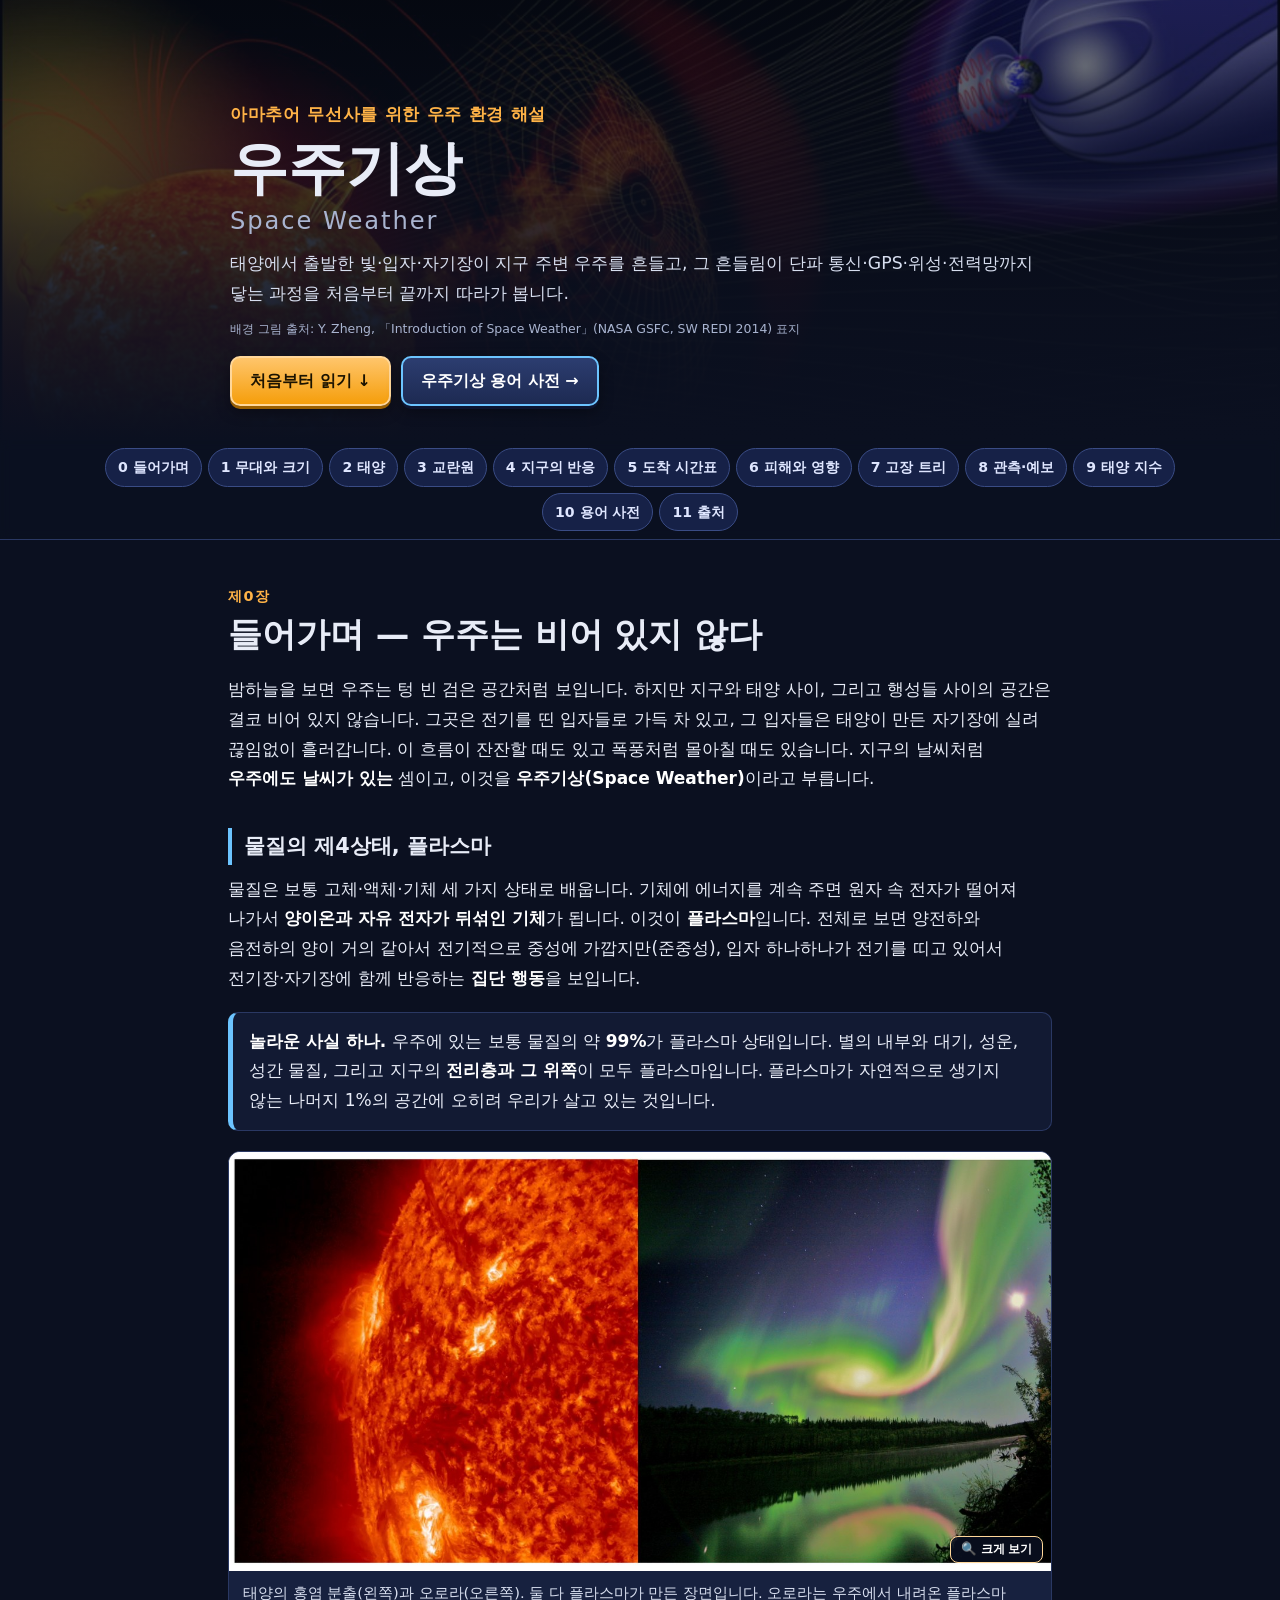
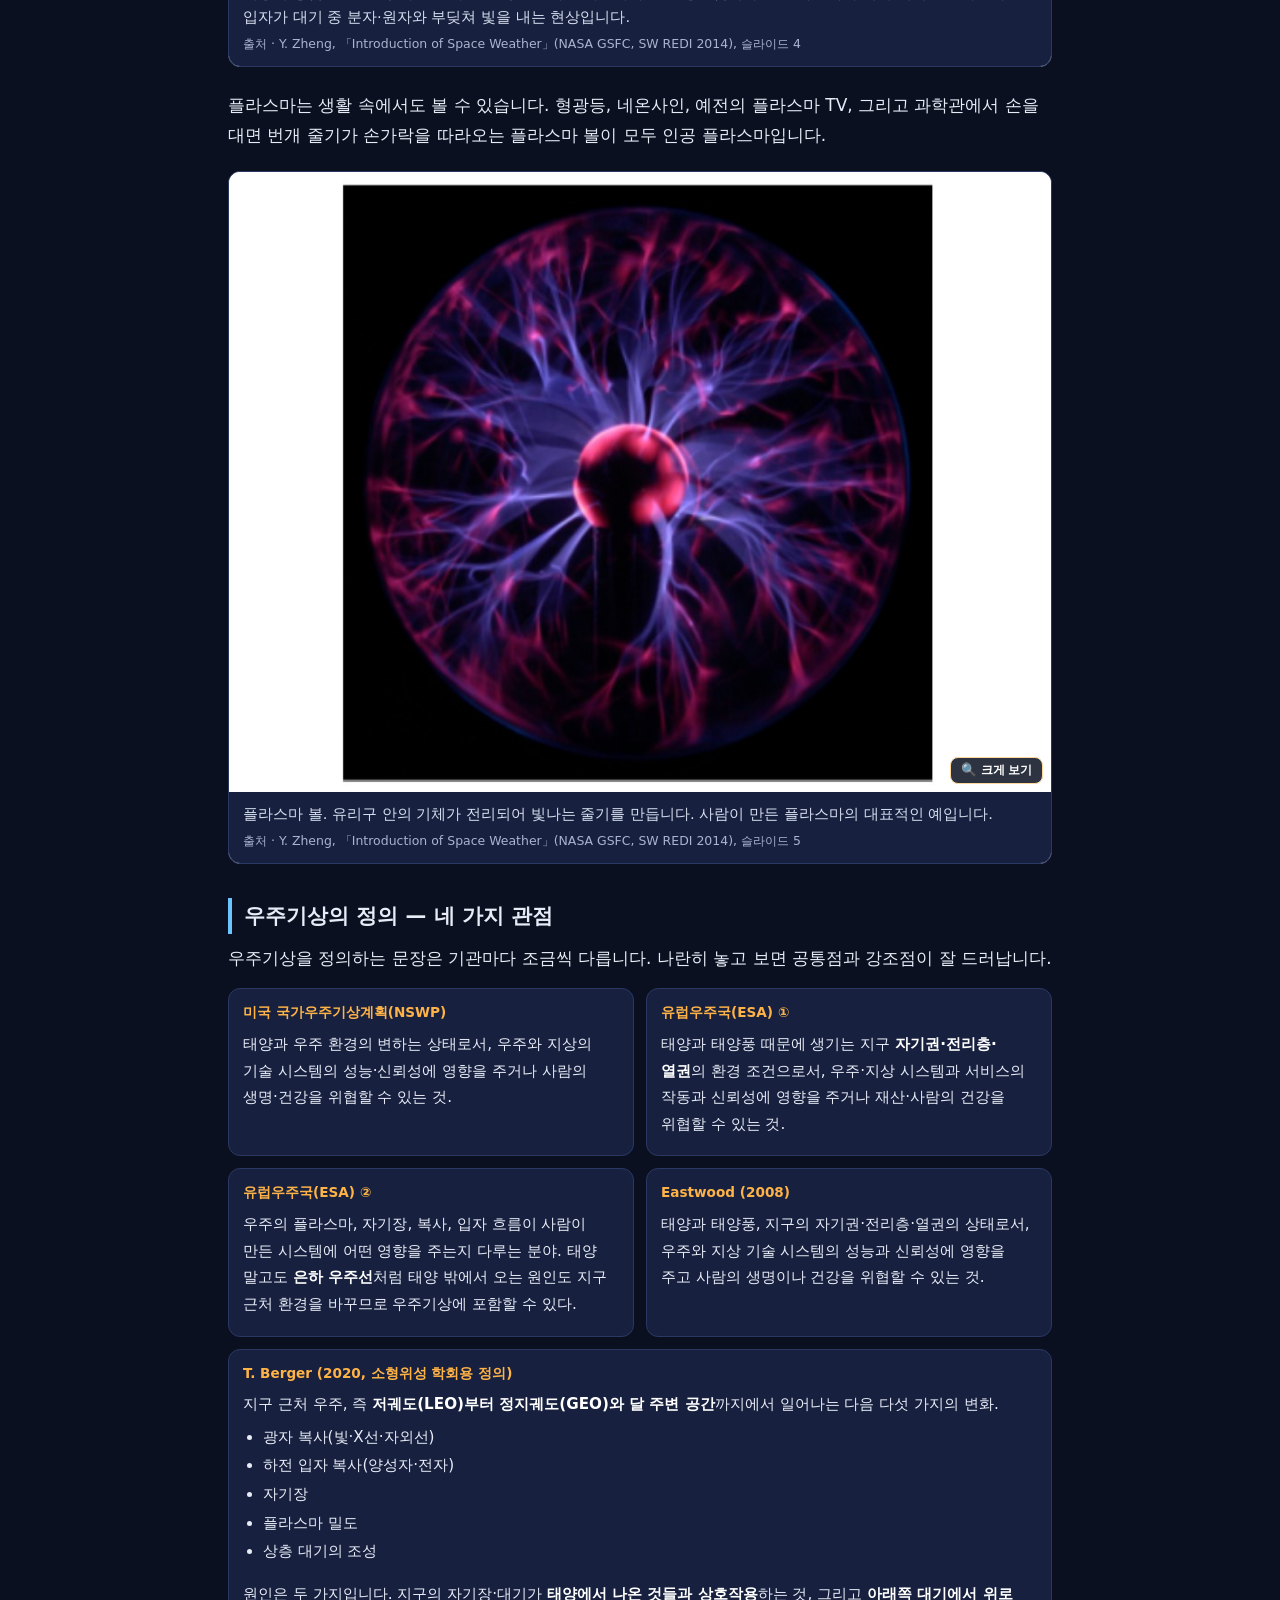
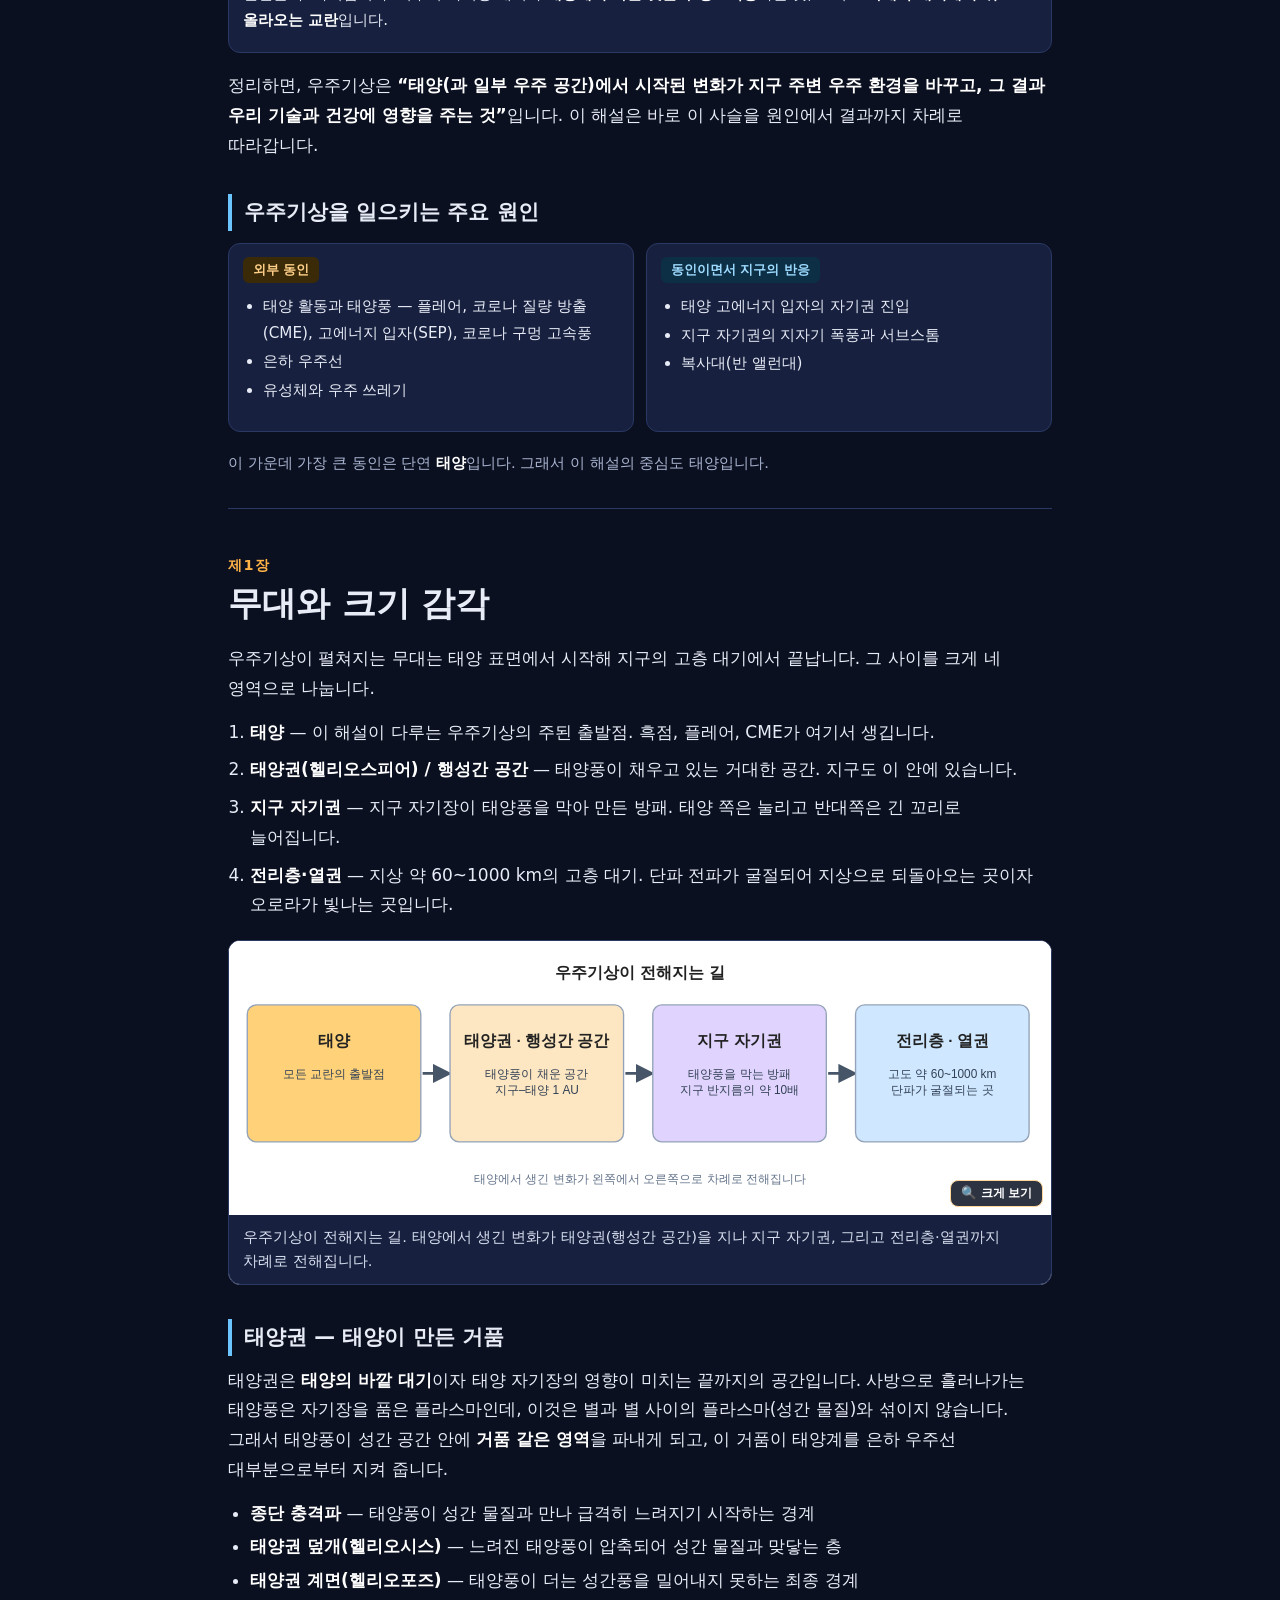
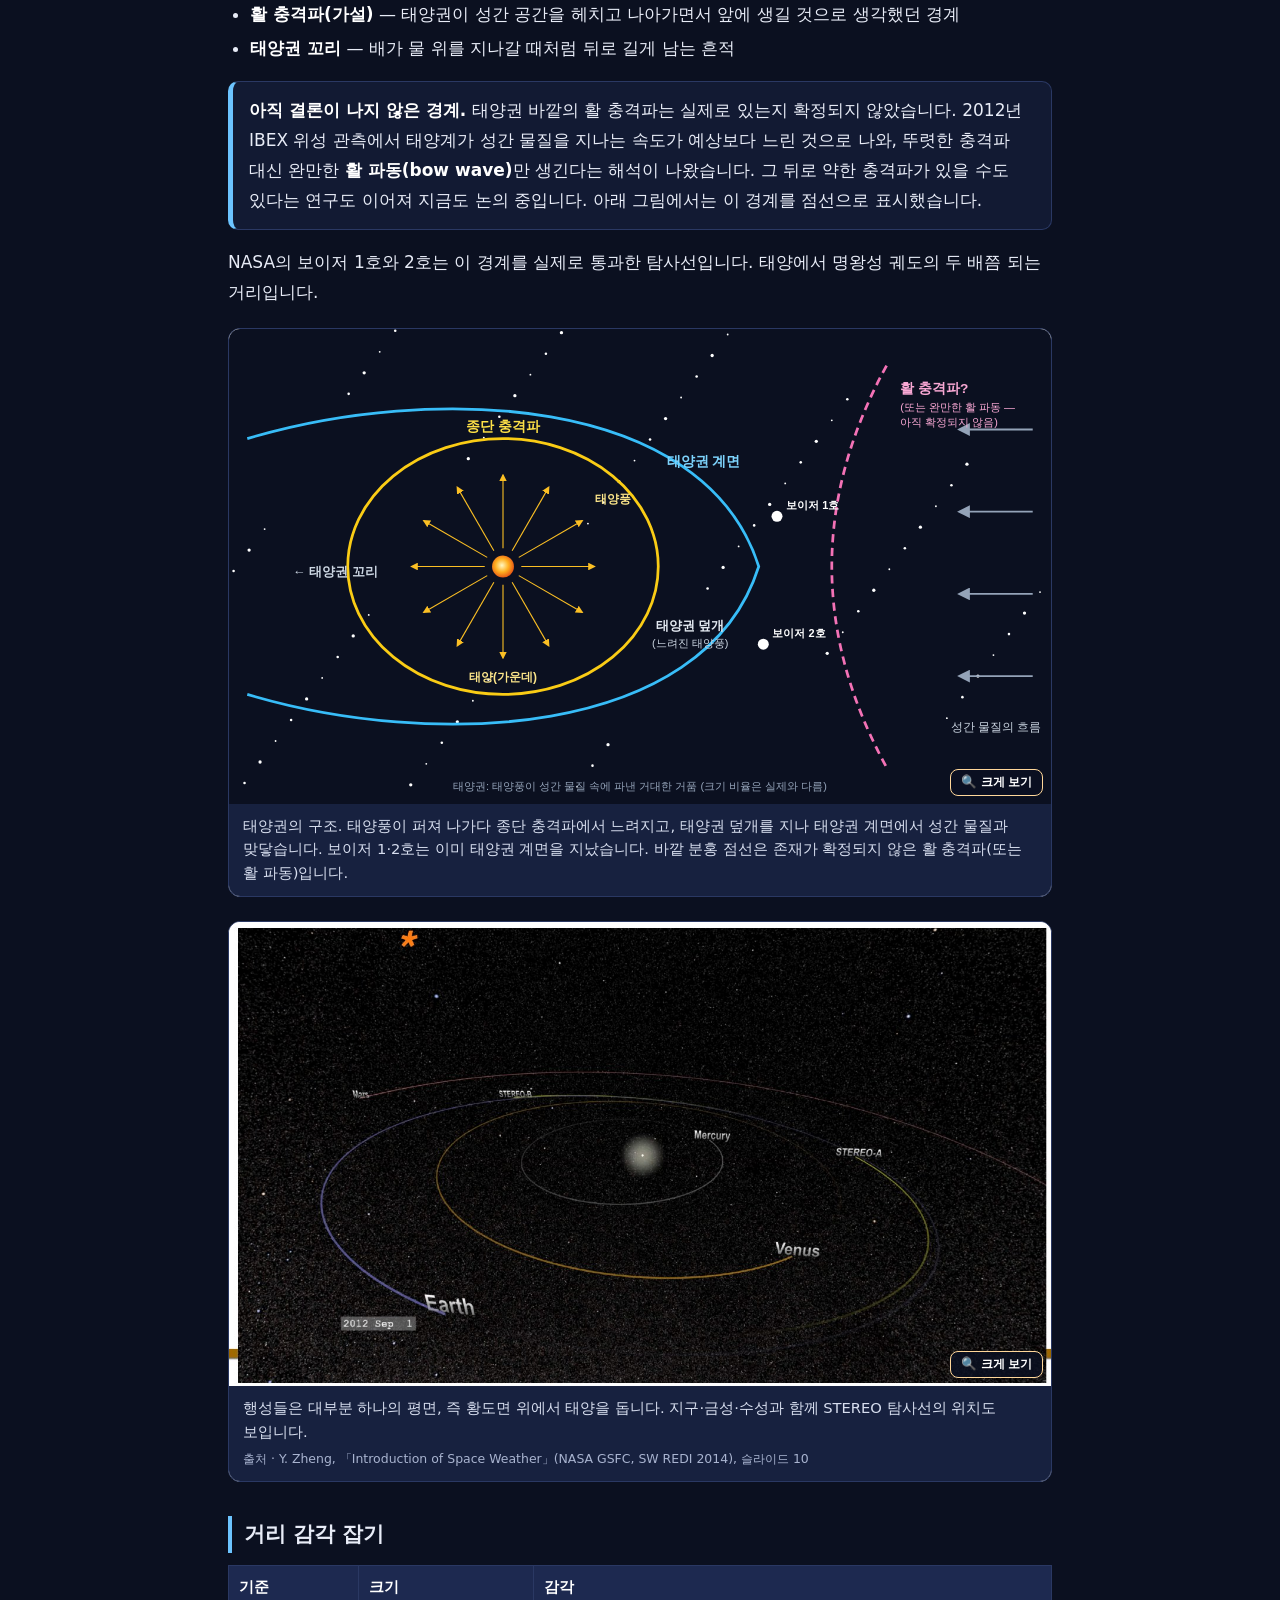
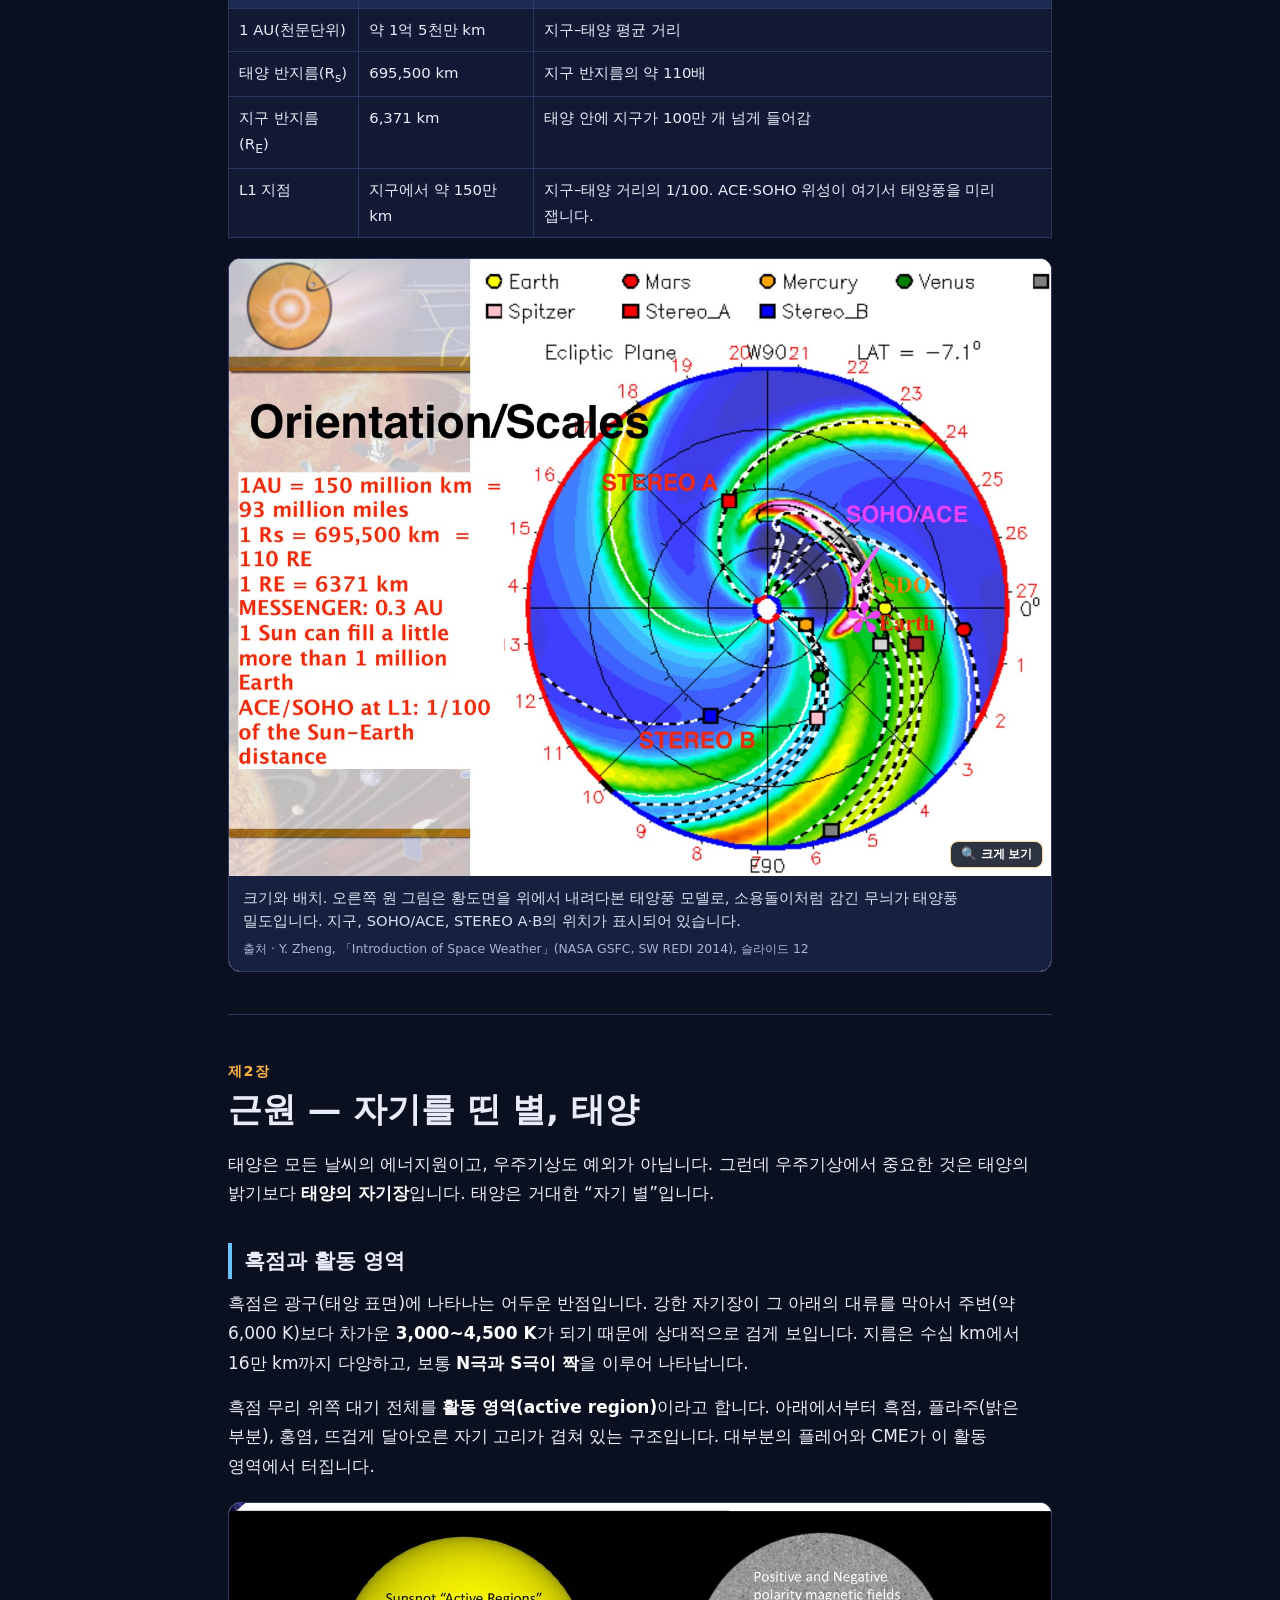
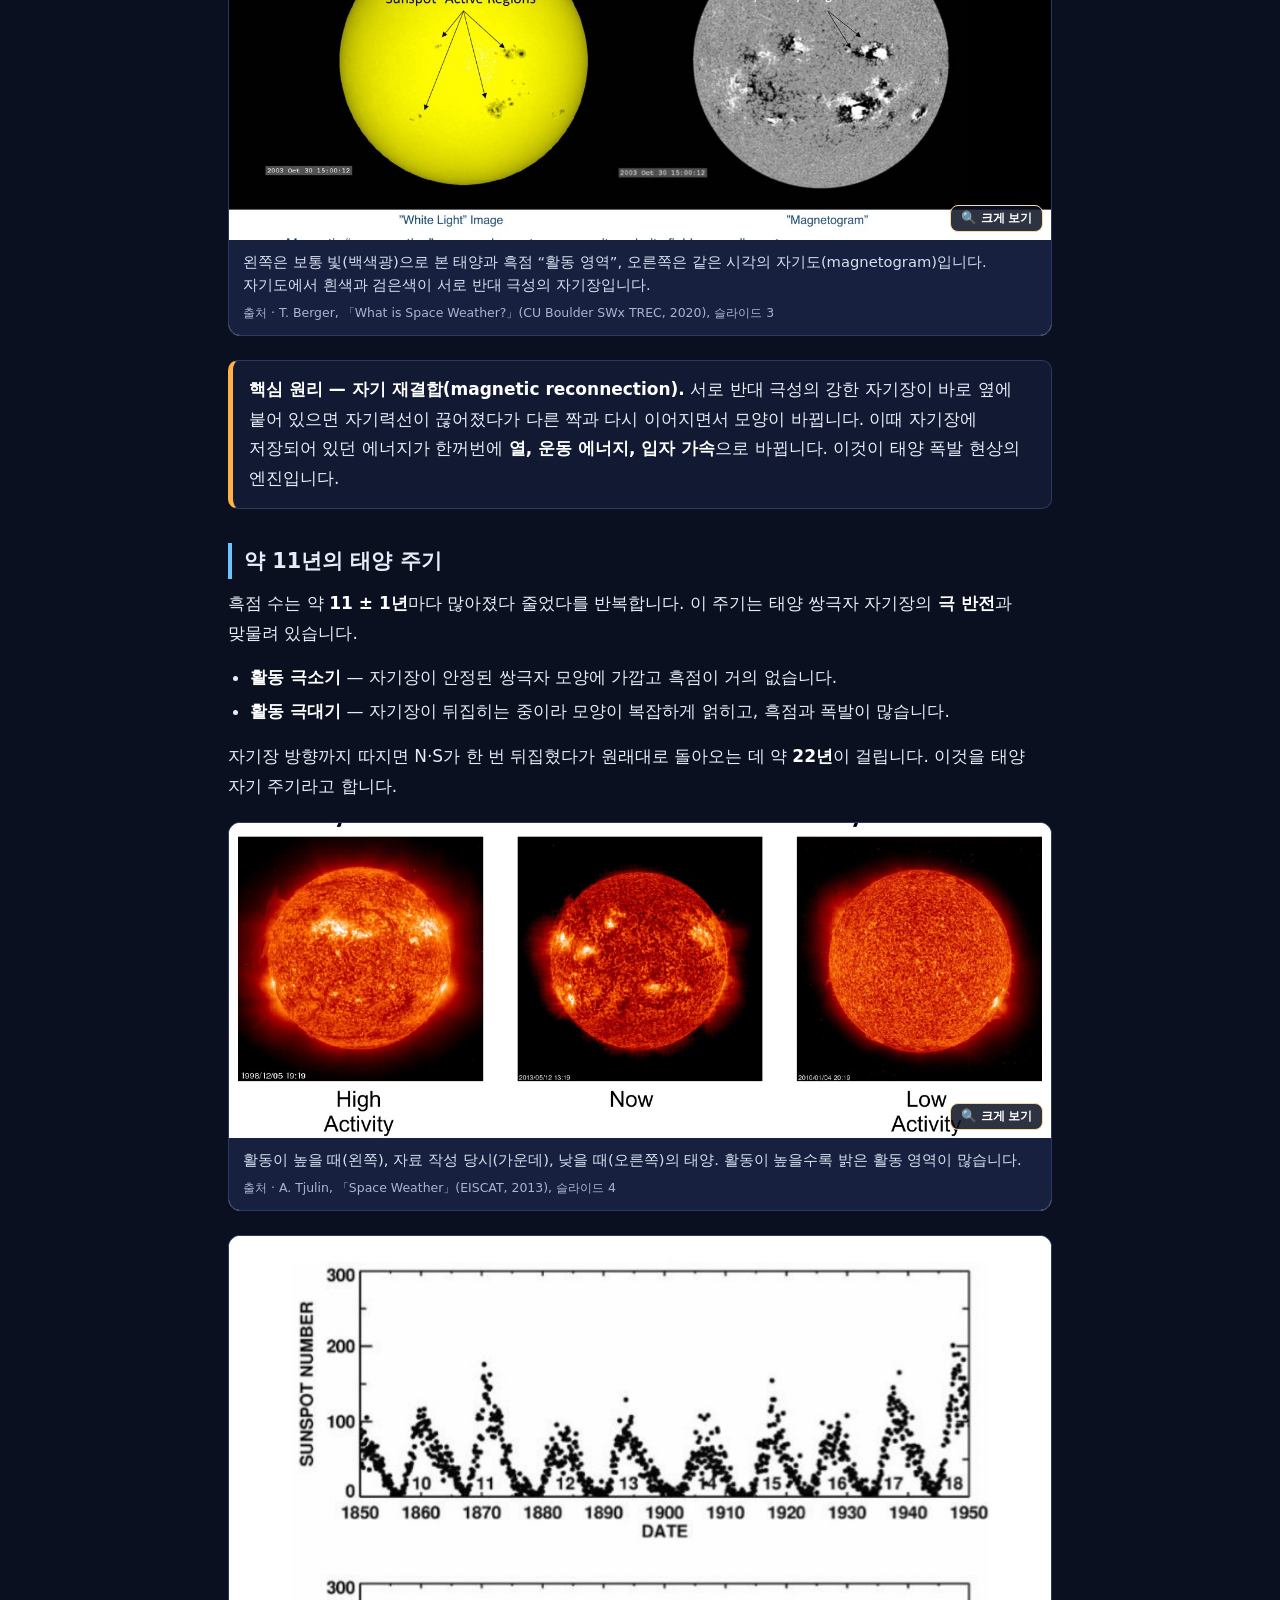
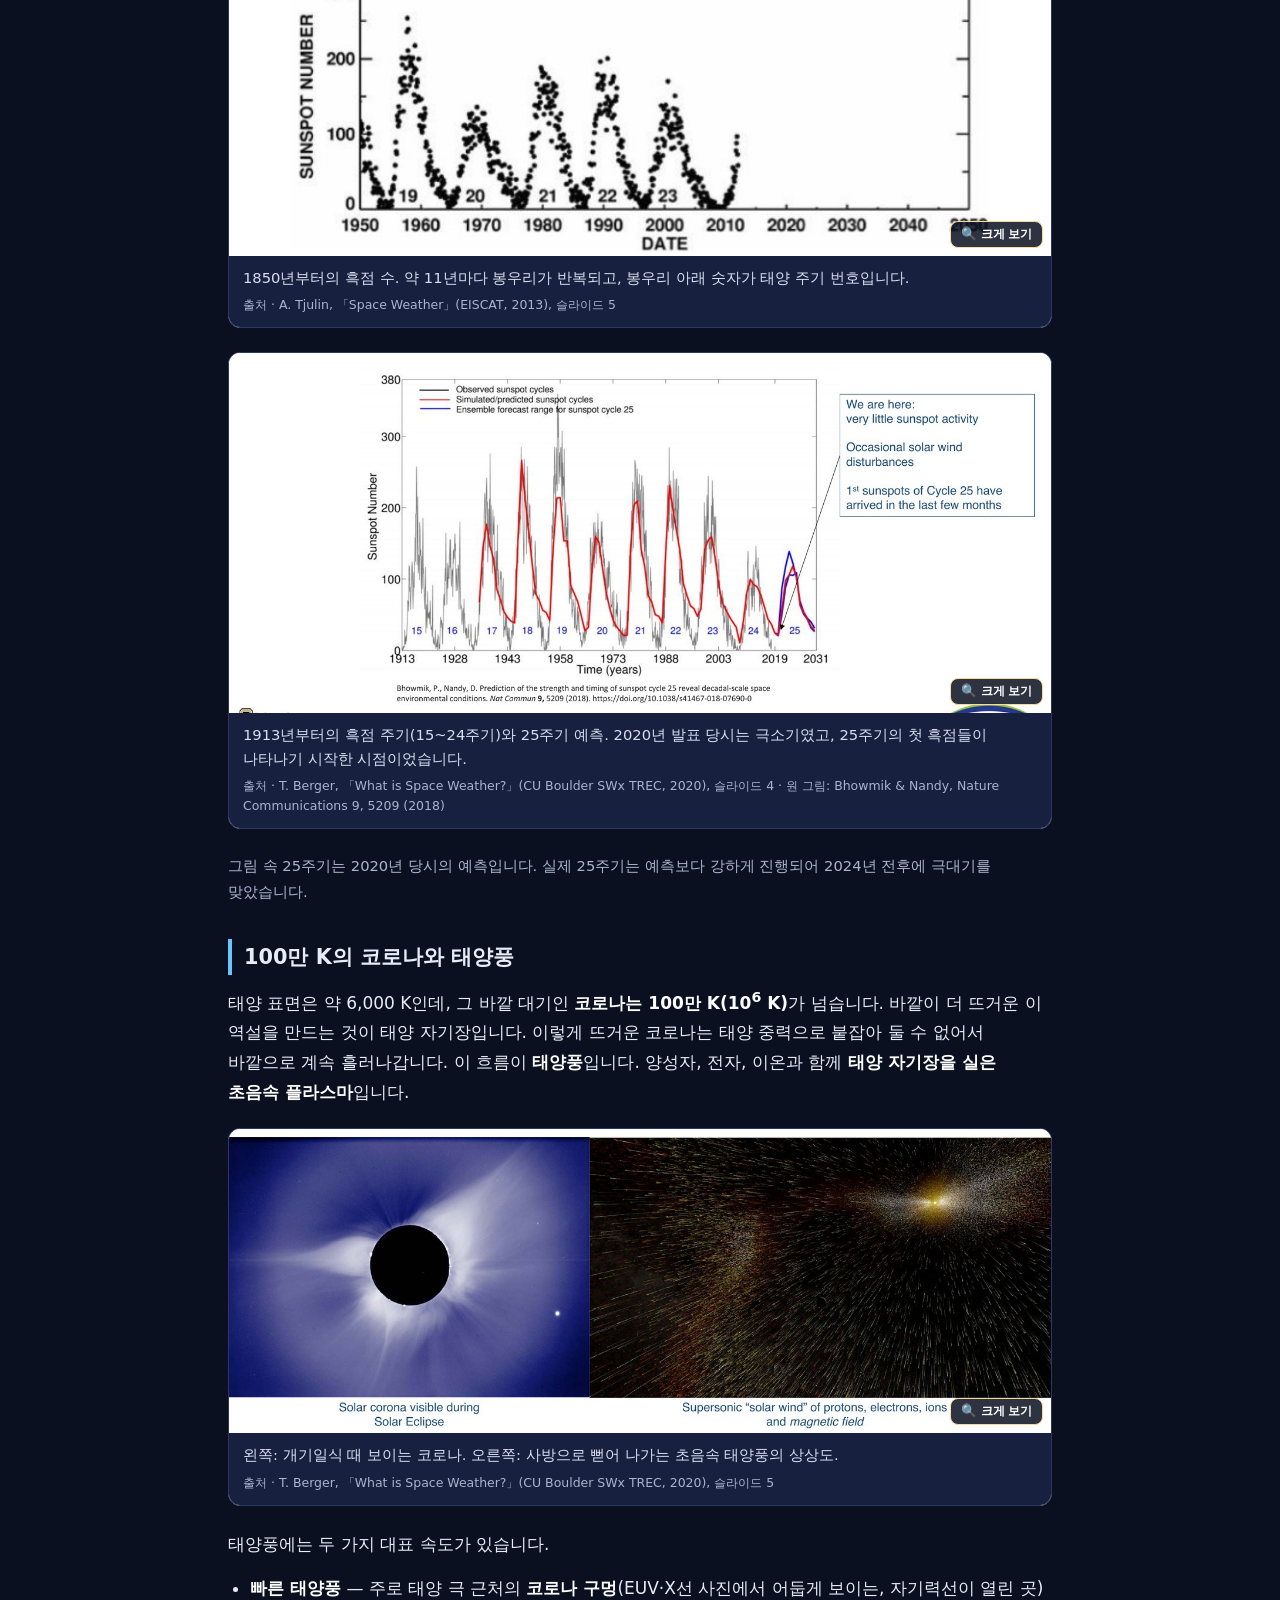
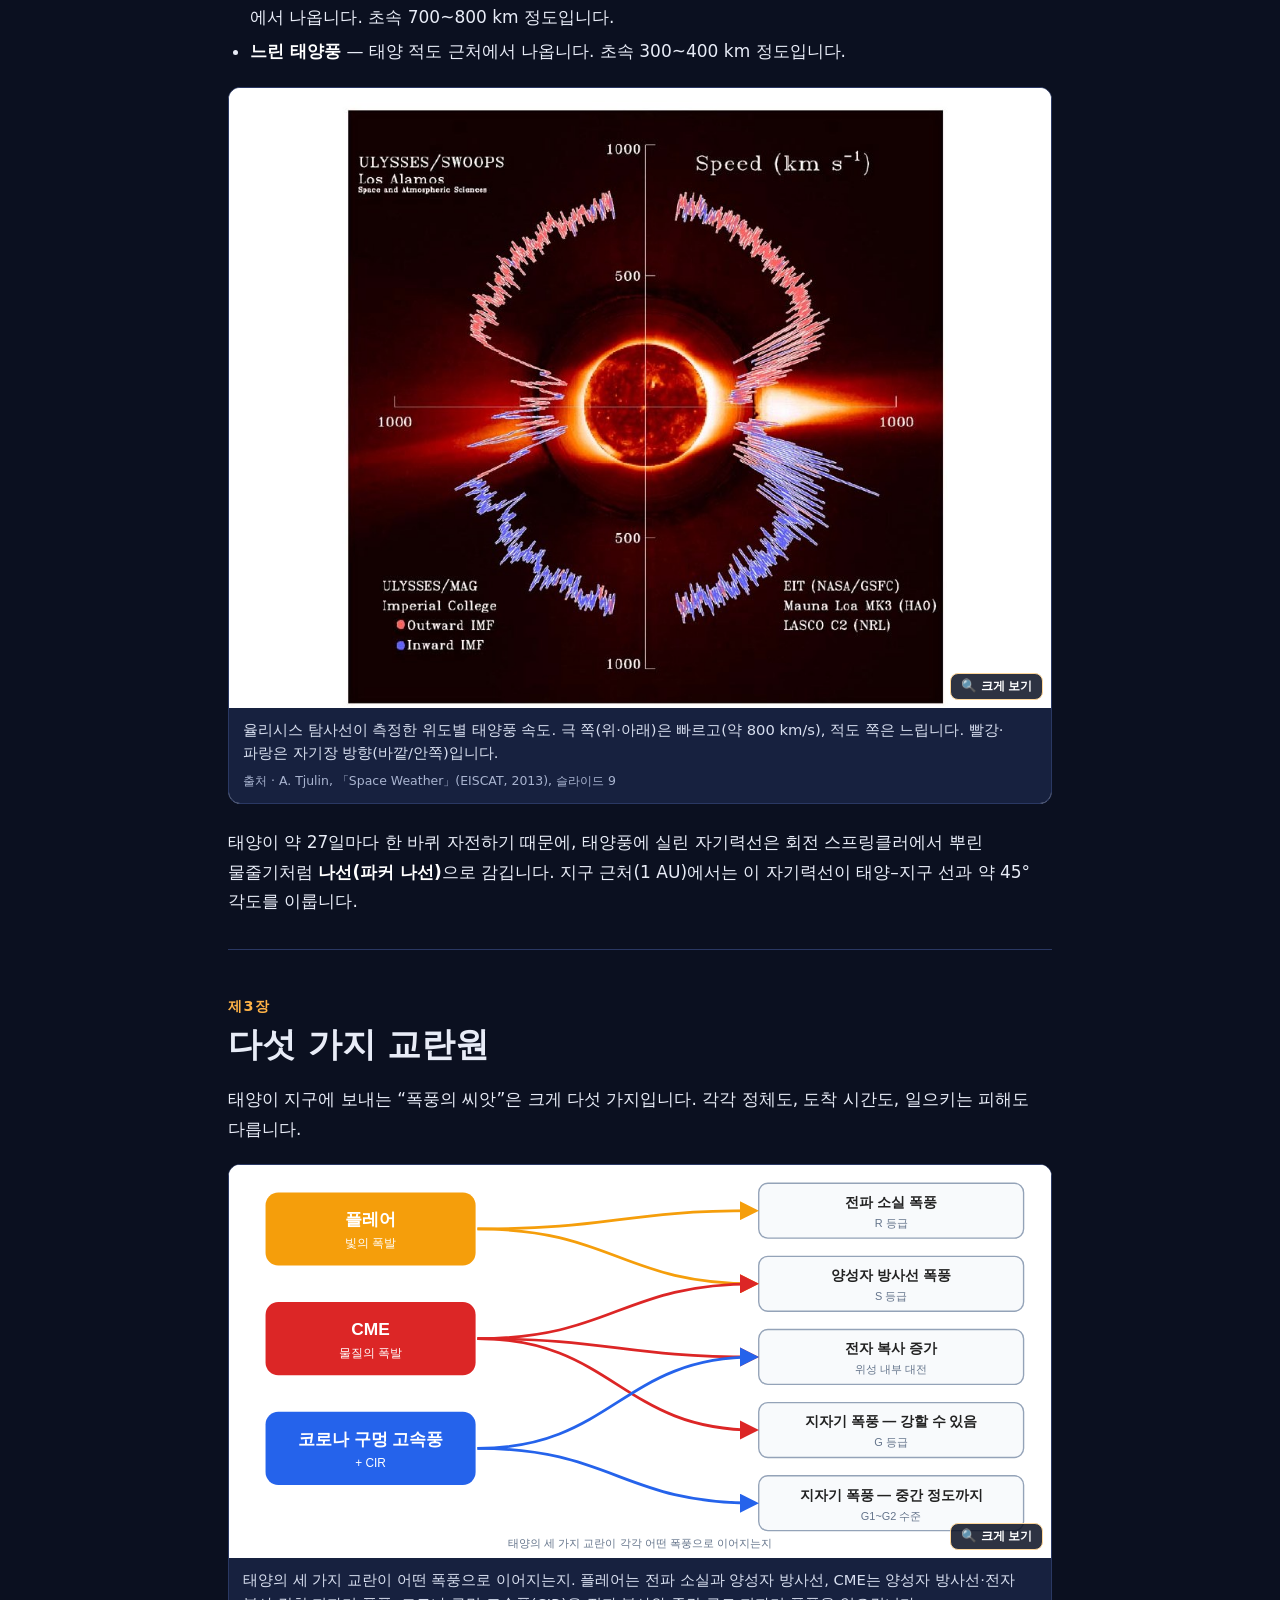
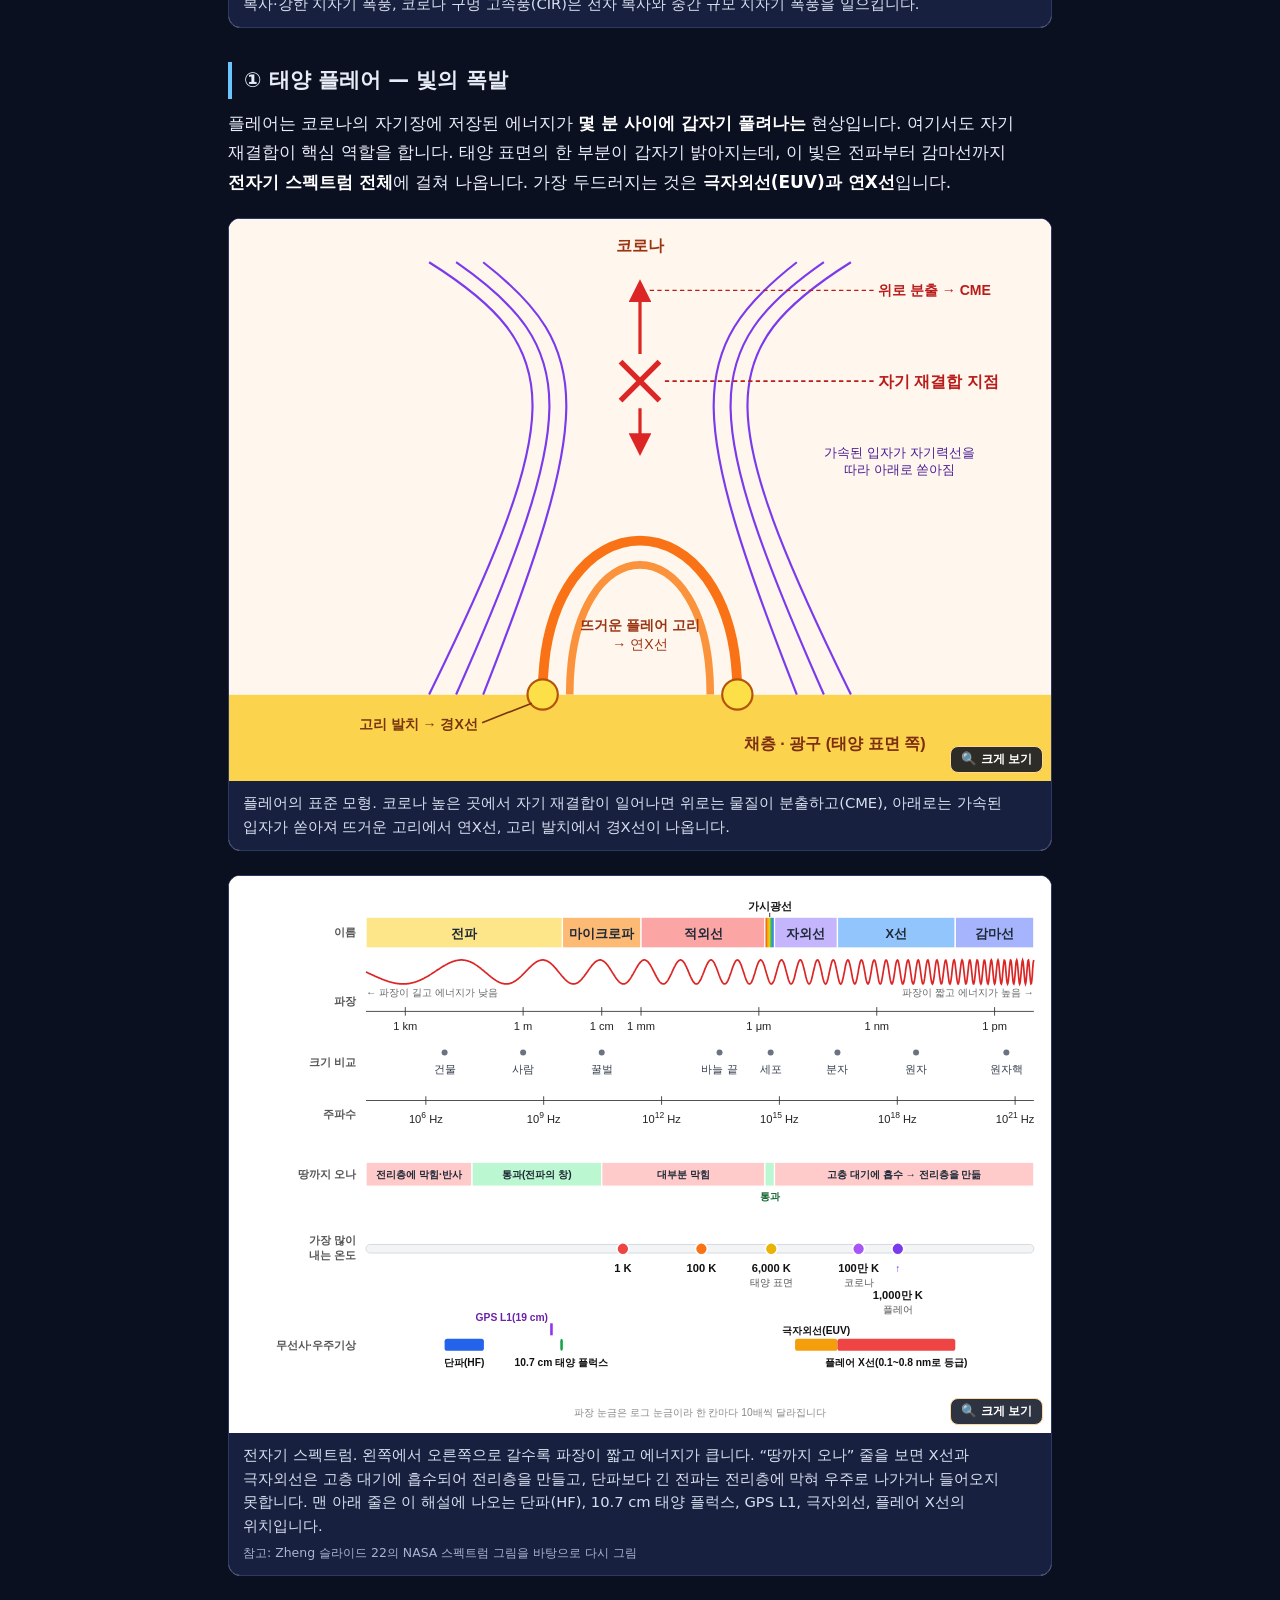
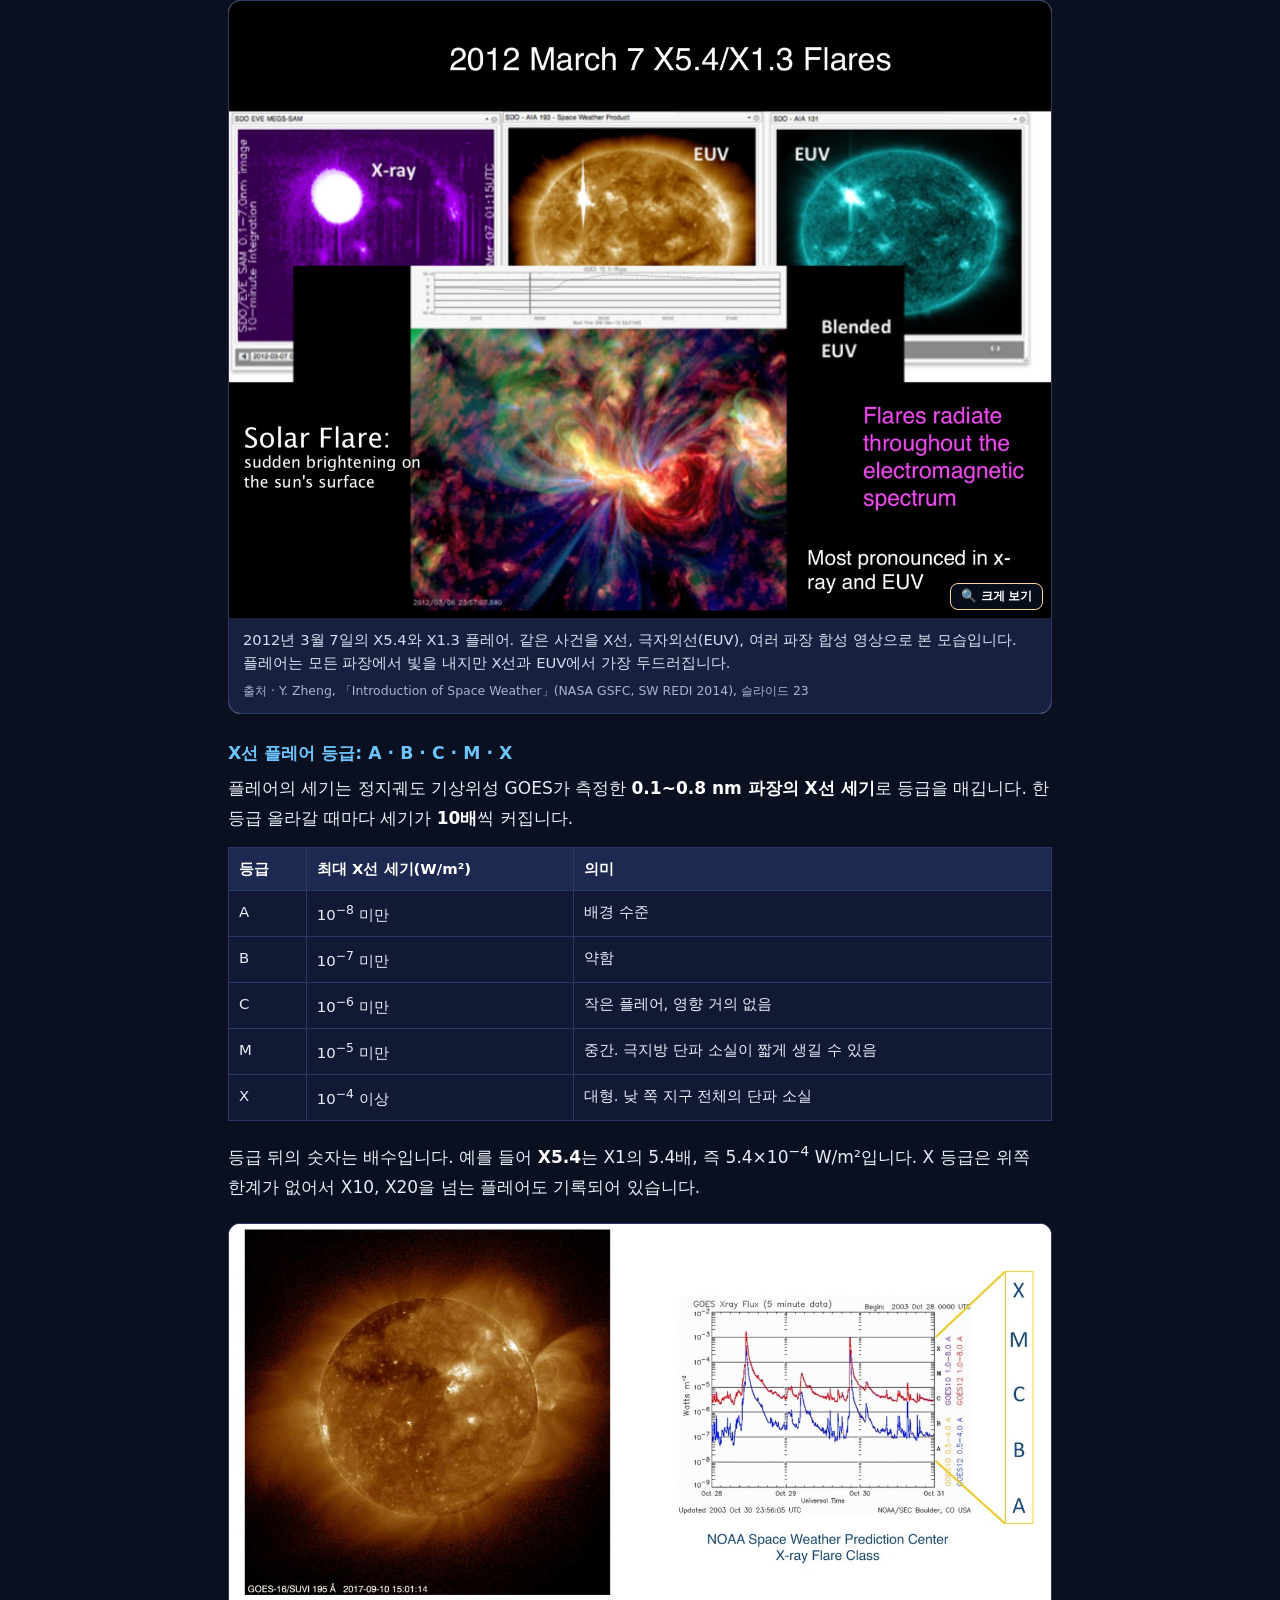
==== commit 59411065: "Add files via upload" ====
--- a/index.html
+++ b/index.html
@@ -103,7 +103,7 @@
   <li><b>전리층·열권</b> — 지상 약 60~1000 km의 고층 대기. 단파 전파가 굴절되어 지상으로 되돌아오는 곳이자 오로라가 빛나는 곳입니다.</li>
 </ol>
 
-<figure class="fig"><button type="button" class="zoom" aria-label="그림 크게 보기"><img src="img/sw-regions.svg" alt="우주기상이 전해지는 길" loading="lazy" decoding="async"></button><figcaption>우주기상이 전해지는 길. 태양에서 생긴 변화가 태양권(행성간 공간)을 지나 지구 자기권, 그리고 전리층·열권까지 차례로 전해집니다.<span class="src">이 해설에서 다시 그린 그림 · 내용 근거: Y. Zheng 슬라이드 11</span></figcaption></figure>
+<figure class="fig"><button type="button" class="zoom" aria-label="그림 크게 보기"><img src="img/sw-regions.svg" alt="우주기상이 전해지는 길" loading="lazy" decoding="async"></button><figcaption>우주기상이 전해지는 길. 태양에서 생긴 변화가 태양권(행성간 공간)을 지나 지구 자기권, 그리고 전리층·열권까지 차례로 전해집니다.</figcaption></figure>
 
 <h3>태양권 — 태양이 만든 거품</h3>
 <p>태양권은 <b>태양의 바깥 대기</b>이자 태양 자기장의 영향이 미치는 끝까지의 공간입니다. 사방으로 흘러나가는 태양풍은 자기장을 품은 플라스마인데, 이것은 별과 별 사이의 플라스마(성간 물질)와 섞이지 않습니다. 그래서 태양풍이 성간 공간 안에 <b>거품 같은 영역</b>을 파내게 되고, 이 거품이 태양계를 은하 우주선 대부분으로부터 지켜 줍니다.</p>
@@ -117,7 +117,7 @@
 <div class="callout"><b>아직 결론이 나지 않은 경계.</b> 태양권 바깥의 활 충격파는 실제로 있는지 확정되지 않았습니다. 2012년 IBEX 위성 관측에서 태양계가 성간 물질을 지나는 속도가 예상보다 느린 것으로 나와, 뚜렷한 충격파 대신 완만한 <b>활 파동(bow wave)</b>만 생긴다는 해석이 나왔습니다. 그 뒤로 약한 충격파가 있을 수도 있다는 연구도 이어져 지금도 논의 중입니다. 아래 그림에서는 이 경계를 점선으로 표시했습니다.</div>
 <p>NASA의 보이저 1호와 2호는 이 경계를 실제로 통과한 탐사선입니다. 태양에서 명왕성 궤도의 두 배쯤 되는 거리입니다.</p>
 
-<figure class="fig"><button type="button" class="zoom" aria-label="그림 크게 보기"><img src="img/sw-heliosphere.svg" alt="태양권의 구조" loading="lazy" decoding="async"></button><figcaption>태양권의 구조. 태양풍이 퍼져 나가다 종단 충격파에서 느려지고, 태양권 덮개를 지나 태양권 계면에서 성간 물질과 맞닿습니다. 보이저 1·2호는 이미 태양권 계면을 지났습니다. 바깥 분홍 점선은 존재가 확정되지 않은 활 충격파(또는 활 파동)입니다.<span class="src">이 해설에서 다시 그린 그림 · 내용 근거: Y. Zheng 슬라이드 9(원 그림: NASA)</span></figcaption></figure>
+<figure class="fig"><button type="button" class="zoom" aria-label="그림 크게 보기"><img src="img/sw-heliosphere.svg" alt="태양권의 구조" loading="lazy" decoding="async"></button><figcaption>태양권의 구조. 태양풍이 퍼져 나가다 종단 충격파에서 느려지고, 태양권 덮개를 지나 태양권 계면에서 성간 물질과 맞닿습니다. 보이저 1·2호는 이미 태양권 계면을 지났습니다. 바깥 분홍 점선은 존재가 확정되지 않은 활 충격파(또는 활 파동)입니다.</figcaption></figure>
 
 <figure class="fig"><button type="button" class="zoom" aria-label="그림 크게 보기"><img src="img/zh-10.jpg" alt="행성들은 대부분 하나의 평면, 즉 황도면 위에서 태양을 돕니다" loading="lazy" decoding="async"></button><figcaption>행성들은 대부분 하나의 평면, 즉 황도면 위에서 태양을 돕니다. 지구·금성·수성과 함께 STEREO 탐사선의 위치도 보입니다.<span class="src">Y. Zheng, 「Introduction of Space Weather」(NASA GSFC, SW REDI 2014), 슬라이드 10</span></figcaption></figure>
 
@@ -188,14 +188,14 @@
 <h2>다섯 가지 교란원</h2>
 <p>태양이 지구에 보내는 “폭풍의 씨앗”은 크게 다섯 가지입니다. 각각 정체도, 도착 시간도, 일으키는 피해도 다릅니다.</p>
 
-<figure class="fig"><button type="button" class="zoom" aria-label="그림 크게 보기"><img src="img/sw-drivers.svg" alt="태양의 세 가지 교란이 어떤 폭풍으로 이어지는지" loading="lazy" decoding="async"></button><figcaption>태양의 세 가지 교란이 어떤 폭풍으로 이어지는지. 플레어는 전파 소실과 양성자 방사선, CME는 양성자 방사선·전자 복사·강한 지자기 폭풍, 코로나 구멍 고속풍(CIR)은 전자 복사와 중간 규모 지자기 폭풍을 일으킵니다.<span class="src">이 해설에서 다시 그린 그림 · 내용 근거: Y. Zheng 슬라이드 17</span></figcaption></figure>
+<figure class="fig"><button type="button" class="zoom" aria-label="그림 크게 보기"><img src="img/sw-drivers.svg" alt="태양의 세 가지 교란이 어떤 폭풍으로 이어지는지" loading="lazy" decoding="async"></button><figcaption>태양의 세 가지 교란이 어떤 폭풍으로 이어지는지. 플레어는 전파 소실과 양성자 방사선, CME는 양성자 방사선·전자 복사·강한 지자기 폭풍, 코로나 구멍 고속풍(CIR)은 전자 복사와 중간 규모 지자기 폭풍을 일으킵니다.</figcaption></figure>
 
 <h3>① 태양 플레어 — 빛의 폭발</h3>
 <p>플레어는 코로나의 자기장에 저장된 에너지가 <b>몇 분 사이에 갑자기 풀려나는</b> 현상입니다. 여기서도 자기 재결합이 핵심 역할을 합니다. 태양 표면의 한 부분이 갑자기 밝아지는데, 이 빛은 전파부터 감마선까지 <b>전자기 스펙트럼 전체</b>에 걸쳐 나옵니다. 가장 두드러지는 것은 <b>극자외선(EUV)과 연X선</b>입니다.</p>
 
-<figure class="fig"><button type="button" class="zoom" aria-label="그림 크게 보기"><img src="img/sw-flare-model.svg" alt="플레어의 표준 모형" loading="lazy" decoding="async"></button><figcaption>플레어의 표준 모형. 코로나 높은 곳에서 자기 재결합이 일어나면 위로는 물질이 분출하고(CME), 아래로는 가속된 입자가 쏟아져 뜨거운 고리에서 연X선, 고리 발치에서 경X선이 나옵니다.<span class="src">이 해설에서 다시 그린 그림 · 내용 근거: A. Tjulin 슬라이드 7</span></figcaption></figure>
-
-<figure class="fig"><button type="button" class="zoom" aria-label="그림 크게 보기"><img src="img/sw-em-spectrum.svg" alt="전자기 스펙트럼" loading="lazy" decoding="async"></button><figcaption>전자기 스펙트럼. 왼쪽에서 오른쪽으로 갈수록 파장이 짧고 에너지가 큽니다. “땅까지 오나” 줄을 보면 X선과 극자외선은 고층 대기에 흡수되어 전리층을 만들고, 단파보다 긴 전파는 전리층에 막혀 우주로 나가거나 들어오지 못합니다. 맨 아래 줄은 이 해설에 나오는 단파(HF), 10.7 cm 태양 플럭스, GPS L1, 극자외선, 플레어 X선의 위치입니다.<span class="src">이 해설에서 다시 그린 그림 · 내용 근거: Y. Zheng 슬라이드 22(원 그림: NASA)</span></figcaption></figure>
+<figure class="fig"><button type="button" class="zoom" aria-label="그림 크게 보기"><img src="img/sw-flare-model.svg" alt="플레어의 표준 모형" loading="lazy" decoding="async"></button><figcaption>플레어의 표준 모형. 코로나 높은 곳에서 자기 재결합이 일어나면 위로는 물질이 분출하고(CME), 아래로는 가속된 입자가 쏟아져 뜨거운 고리에서 연X선, 고리 발치에서 경X선이 나옵니다.</figcaption></figure>
+
+<figure class="fig"><button type="button" class="zoom" aria-label="그림 크게 보기"><img src="img/sw-em-spectrum.svg" alt="전자기 스펙트럼" loading="lazy" decoding="async"></button><figcaption>전자기 스펙트럼. 왼쪽에서 오른쪽으로 갈수록 파장이 짧고 에너지가 큽니다. “땅까지 오나” 줄을 보면 X선과 극자외선은 고층 대기에 흡수되어 전리층을 만들고, 단파보다 긴 전파는 전리층에 막혀 우주로 나가거나 들어오지 못합니다. 맨 아래 줄은 이 해설에 나오는 단파(HF), 10.7 cm 태양 플럭스, GPS L1, 극자외선, 플레어 X선의 위치입니다.<span class="src ref">참고: Zheng 슬라이드 22의 NASA 스펙트럼 그림을 바탕으로 다시 그림</span></figcaption></figure>
 
 <figure class="fig"><button type="button" class="zoom" aria-label="그림 크게 보기"><img src="img/zh-23.jpg" alt="2012년 3월 7일의 X5" loading="lazy" decoding="async"></button><figcaption>2012년 3월 7일의 X5.4와 X1.3 플레어. 같은 사건을 X선, 극자외선(EUV), 여러 파장 합성 영상으로 본 모습입니다. 플레어는 모든 파장에서 빛을 내지만 X선과 EUV에서 가장 두드러집니다.<span class="src">Y. Zheng, 「Introduction of Space Weather」(NASA GSFC, SW REDI 2014), 슬라이드 23</span></figcaption></figure>
 
@@ -242,14 +242,14 @@
   <li><b>플레어의 자기 재결합 지점</b> — 재결합이 일어나는 전류층에서 입자가 가속됩니다.</li>
 </ul>
 
-<figure class="fig"><button type="button" class="zoom" aria-label="그림 크게 보기"><img src="img/sw-sep-source.svg" alt="고에너지 입자가 가속되는 두 곳" loading="lazy" decoding="async"></button><figcaption>고에너지 입자가 가속되는 두 곳. 플레어 위쪽 전류층의 자기 재결합, 그리고 바깥으로 팽창하는 CME 앞쪽의 충격파입니다.<span class="src">이 해설에서 다시 그린 그림 · 내용 근거: A. Tjulin 슬라이드 8</span></figcaption></figure>
+<figure class="fig"><button type="button" class="zoom" aria-label="그림 크게 보기"><img src="img/sw-sep-source.svg" alt="고에너지 입자가 가속되는 두 곳" loading="lazy" decoding="async"></button><figcaption>고에너지 입자가 가속되는 두 곳. 플레어 위쪽 전류층의 자기 재결합, 그리고 바깥으로 팽창하는 CME 앞쪽의 충격파입니다.</figcaption></figure>
 
 <figure class="fig"><button type="button" class="zoom" aria-label="그림 크게 보기"><img src="img/zh-28.jpg" alt="2012년 3월의 양성자 관측" loading="lazy" decoding="async"></button><figcaption>2012년 3월의 양성자 관측. 노란 선은 지구 쪽 GOES 위성의 10 MeV 이상 양성자, 빨강·파랑은 STEREO B·A 위성의 13~100 MeV 양성자입니다. 아래 검은 선은 X선(플레어)입니다. 화살표 시점처럼 CME와 플레어가 모두 SEP 증가에 기여합니다.<span class="src">Y. Zheng, 「Introduction of Space Weather」(NASA GSFC, SW REDI 2014), 슬라이드 28</span></figcaption></figure>
 
 <h3>④ 코로나 구멍 고속풍과 공회전 상호작용 영역(CIR)</h3>
 <p>태양 쌍극자 자기장이 기울어져 있거나 불규칙하면, 극 쪽에서 나온 <b>빠른 태양풍이 앞서가는 느린 태양풍을 따라잡게</b> 됩니다. 뒤에서 들이받는 곳에서는 플라스마와 자기장이 압축되어 밀도가 높은 띠가 생기는데, 이것을 <b>공회전 상호작용 영역(CIR)</b>이라고 합니다. 태양과 함께 돌기 때문에 “공회전”이라는 이름이 붙었습니다.</p>
 
-<figure class="fig"><button type="button" class="zoom" aria-label="그림 크게 보기"><img src="img/sw-cir.svg" alt="CIR(공회전 상호작용 영역)을 위에서 본 모습" loading="lazy" decoding="async"></button><figcaption>CIR(공회전 상호작용 영역)을 위에서 본 모습. 태양이 돌기 때문에 태양풍은 나선 모양으로 퍼지는데, 덜 감긴 빠른 태양풍(파랑)이 앞서가는 느린 태양풍(회색)을 따라잡는 곳에 압축된 띠(주황)가 생깁니다.<span class="src">이 해설에서 다시 그린 그림 · 내용 근거: A. Tjulin 슬라이드 10</span></figcaption></figure>
+<figure class="fig"><button type="button" class="zoom" aria-label="그림 크게 보기"><img src="img/sw-cir.svg" alt="CIR(공회전 상호작용 영역)을 위에서 본 모습" loading="lazy" decoding="async"></button><figcaption>CIR(공회전 상호작용 영역)을 위에서 본 모습. 태양이 돌기 때문에 태양풍은 나선 모양으로 퍼지는데, 덜 감긴 빠른 태양풍(파랑)이 앞서가는 느린 태양풍(회색)을 따라잡는 곳에 압축된 띠(주황)가 생깁니다.</figcaption></figure>
 
 <ul>
   <li>지구 기준으로는 약 <b>27일 주기</b>로 반복해서 찾아옵니다. 그래서 어느 정도 예측이 가능합니다.</li>
@@ -271,7 +271,7 @@
 <h3>지구 자기권 — 지구의 방패</h3>
 <p>지구 자기장은 태양풍을 막아 서는 방패입니다. 태양풍에 눌린 자기장은 태양 쪽은 납작하게, 반대쪽은 수백 지구 반지름까지 긴 <b>자기꼬리</b>로 늘어난 물방울 모양이 됩니다.</p>
 
-<figure class="fig"><button type="button" class="zoom" aria-label="그림 크게 보기"><img src="img/sw-magnetosphere.svg" alt="지구 자기권의 단면" loading="lazy" decoding="async"></button><figcaption>지구 자기권의 단면. 태양풍 쪽부터 활 충격파, 자기권덮개, 자기권계면이 있고, 안쪽에 입자가 갇히는 복사대, 극 쪽 깔때기 모양의 커스프, 뒤쪽에 북·남 로브와 중성면(플라스마층), 길게 늘어난 자기꼬리가 있습니다.<span class="src">이 해설에서 다시 그린 그림 · 내용 근거: A. Tjulin 슬라이드 15</span></figcaption></figure>
+<figure class="fig"><button type="button" class="zoom" aria-label="그림 크게 보기"><img src="img/sw-magnetosphere.svg" alt="지구 자기권의 단면" loading="lazy" decoding="async"></button><figcaption>지구 자기권의 단면. 태양풍 쪽부터 활 충격파, 자기권덮개, 자기권계면이 있고, 안쪽에 입자가 갇히는 복사대, 극 쪽 깔때기 모양의 커스프, 뒤쪽에 북·남 로브와 중성면(플라스마층), 길게 늘어난 자기꼬리가 있습니다.</figcaption></figure>
 
 <h3>문이 열리는 조건 — 남향 IMF</h3>
 <p>태양풍에 실려 온 자기장을 <b>행성간 자기장(IMF)</b>이라고 합니다. IMF가 <b>남쪽을 향하면</b>(지구 자기장과 반대 방향) 지구 앞쪽에서 두 자기장이 재결합해 이어지고, 태양풍의 에너지가 자기권 안으로 쏟아져 들어옵니다. 반대로 IMF가 북쪽을 향하면 문이 거의 닫힌 상태가 됩니다. 그래서 우주기상 예보에서는 <b>IMF의 남북 성분(Bz)</b>을 가장 주의 깊게 봅니다.</p>
@@ -279,9 +279,9 @@
 <h3>서브스톰 — 자기꼬리의 폭발</h3>
 <p>남향 IMF 동안 들어온 에너지는 자기꼬리에 차곡차곡 쌓입니다. 자기력선이 점점 길게 늘어나다가 어느 순간 꼬리에서 자기 재결합이 일어나면, 쌓였던 에너지가 <b>폭발적으로 풀려납니다</b>. 이것이 <b>자기 서브스톰</b>입니다. 북향 IMF일 때는 이런 에너지 축적이 일어나지 않습니다.</p>
 
-<figure class="fig"><button type="button" class="zoom" aria-label="그림 크게 보기"><img src="img/sw-substorm.svg" alt="서브스톰의 순서" loading="lazy" decoding="async"></button><figcaption>서브스톰의 순서. ① 남향 IMF 동안 자기꼬리가 늘어나며 에너지가 쌓이고 ② 꼬리 안쪽에서 자기 재결합(X점)이 시작되어 ③ 플라스모이드가 떨어져 나가고 꼬리가 짧아지면서 입자가 지구 쪽으로 쏟아집니다.<span class="src">이 해설에서 다시 그린 그림 · 내용 근거: A. Tjulin 슬라이드 11</span></figcaption></figure>
-
-<figure class="fig"><button type="button" class="zoom" aria-label="그림 크게 보기"><img src="img/sw-reconnection.svg" alt="자기 재결합의 원리" loading="lazy" decoding="async"></button><figcaption>자기 재결합의 원리. 반대 방향 자기력선이 다가와(①) 끊어졌다 다시 이어지면서(②) 자기 에너지가 줄어드는 모양으로 바뀌고, 그 에너지가 열과 입자 가속으로 풀려납니다(③).<span class="src">이 해설에서 다시 그린 그림 · 내용 근거: A. Tjulin 슬라이드 12</span></figcaption></figure>
+<figure class="fig"><button type="button" class="zoom" aria-label="그림 크게 보기"><img src="img/sw-substorm.svg" alt="서브스톰의 순서" loading="lazy" decoding="async"></button><figcaption>서브스톰의 순서. ① 남향 IMF 동안 자기꼬리가 늘어나며 에너지가 쌓이고 ② 꼬리 안쪽에서 자기 재결합(X점)이 시작되어 ③ 플라스모이드가 떨어져 나가고 꼬리가 짧아지면서 입자가 지구 쪽으로 쏟아집니다.</figcaption></figure>
+
+<figure class="fig"><button type="button" class="zoom" aria-label="그림 크게 보기"><img src="img/sw-reconnection.svg" alt="자기 재결합의 원리" loading="lazy" decoding="async"></button><figcaption>자기 재결합의 원리. 반대 방향 자기력선이 다가와(①) 끊어졌다 다시 이어지면서(②) 자기 에너지가 줄어드는 모양으로 바뀌고, 그 에너지가 열과 입자 가속으로 풀려납니다(③).</figcaption></figure>
 
 <p>재결합으로 가속된 입자들은 자기력선을 따라 지구 쪽으로 쏟아집니다. 이것이 오로라를 밝히고, 고층 대기에 큰 전류를 흐르게 합니다.</p>
 
@@ -321,7 +321,7 @@
   <li><b>플라스마 거품</b> — 해가 진 뒤 적도 지방 전리층에 생기는 구멍으로, 전파를 반짝이게(신틸레이션) 만듭니다.</li>
 </ul>
 
-<figure class="fig"><button type="button" class="zoom" aria-label="그림 크게 보기"><img src="img/sw-from-below.svg" alt="아래에서 올라오는 우주기상" loading="lazy" decoding="async"></button><figcaption>아래에서 올라오는 우주기상. 산악파, 1차·2차 중력파, 조석, 극 소용돌이 같은 하층 대기의 움직임이 고도 100~200 km까지 올라가 이동성 전리층 교란과 플라스마 거품을 만듭니다. 고위도 위쪽에는 우주에서 들어오는 고에너지 입자 강하도 있습니다.<span class="src">이 해설에서 다시 그린 그림 · 내용 근거: T. Berger 슬라이드 13(원 그림: Laura Holt, Cora Randall)</span></figcaption></figure>
+<figure class="fig"><button type="button" class="zoom" aria-label="그림 크게 보기"><img src="img/sw-from-below.svg" alt="아래에서 올라오는 우주기상" loading="lazy" decoding="async"></button><figcaption>아래에서 올라오는 우주기상. 산악파, 1차·2차 중력파, 조석, 극 소용돌이 같은 하층 대기의 움직임이 고도 100~200 km까지 올라가 이동성 전리층 교란과 플라스마 거품을 만듭니다. 고위도 위쪽에는 우주에서 들어오는 고에너지 입자 강하도 있습니다.<span class="src ref">참고: Laura Holt·Cora Randall의 그림(Berger 슬라이드 13에 실림)을 바탕으로 다시 그림</span></figcaption></figure>
 </section>
 
 <!-- ===================================================== 5 -->
@@ -351,7 +351,7 @@
 
 <p>또 하나 중요한 점은 <b>CME와 SEP가 다른 길로 온다</b>는 것입니다. CME 구름은 대체로 태양에서 바깥으로 곧게(방사 방향으로) 날아갑니다. 휘거나 비껴갈 수는 있지만 크게 벗어나지는 않습니다. 반면 SEP는 전기를 띤 입자라서 파커 나선 모양으로 휜 자기력선을 따라 달립니다. 그래서 지구 정면이 아니라 <b>태양의 서쪽(지구에서 보아 오른쪽) 가장자리</b>에서 일어난 폭발의 입자가 오히려 지구에 잘 도착합니다.</p>
 
-<figure class="fig"><button type="button" class="zoom" aria-label="그림 크게 보기"><img src="img/sw-cme-sep-path.svg" alt="CME와 SEP는 경로가 다릅니다" loading="lazy" decoding="async"></button><figcaption>CME와 SEP는 경로가 다릅니다. 위에서 내려다본 그림으로, CME(보라)는 태양에서 대체로 곧게 퍼져 나가고, SEP(빨간 점)는 나선으로 휜 자기력선(분홍)을 따라 지구에 옵니다. 그래서 태양 서쪽(지구에서 보아 오른쪽)에서 터진 폭발의 입자가 지구에 잘 닿습니다.<span class="src">이 해설에서 다시 그린 그림 · 내용 근거: Y. Zheng 슬라이드 33(원 그림: D. Odstrcil)</span></figcaption></figure>
+<figure class="fig"><button type="button" class="zoom" aria-label="그림 크게 보기"><img src="img/sw-cme-sep-path.svg" alt="CME와 SEP는 경로가 다릅니다" loading="lazy" decoding="async"></button><figcaption>CME와 SEP는 경로가 다릅니다. 위에서 내려다본 그림으로, CME(보라)는 태양에서 대체로 곧게 퍼져 나가고, SEP(빨간 점)는 나선으로 휜 자기력선(분홍)을 따라 지구에 옵니다. 그래서 태양 서쪽(지구에서 보아 오른쪽)에서 터진 폭발의 입자가 지구에 잘 닿습니다.</figcaption></figure>
 
 <figure class="fig"><button type="button" class="zoom" aria-label="그림 크게 보기"><img src="img/zh-34.jpg" alt="황도면에서 본 CME 모델" loading="lazy" decoding="async"></button><figcaption>황도면에서 본 CME 모델. CME가 지구에 닿으면 지자기 폭풍, SEP가 닿으면 방사선 폭풍이 됩니다. CME 속도는 초속 300~3,500 km, SEP는 빛의 속도(초속 30만 km)의 상당 부분입니다.<span class="src">Y. Zheng, 「Introduction of Space Weather」(NASA GSFC, SW REDI 2014), 슬라이드 34</span></figcaption></figure>
 
@@ -364,7 +364,7 @@
 <h2>피해와 영향</h2>
 <p>우주기상이 왜 중요할까요? 현대 사회를 떠받치는 기술 대부분이 우주 환경에 노출되어 있기 때문입니다.</p>
 
-<figure class="fig"><button type="button" class="zoom" aria-label="그림 크게 보기"><img src="img/sw-overview.svg" alt="한눈에 보는 우주기상" loading="lazy" decoding="async"></button><figcaption>한눈에 보는 우주기상. 태양에서 나온 플레어의 빛, CME 플라스마 구름, 태양풍이 지구 자기장을 흔들고, 그 영향이 인공위성·GPS, 우주정거장, 송유관, 전력망, 항공 통신, 상수도(전력에 의존하는 정수 시설)까지 미칩니다.<span class="src">이 해설에서 다시 그린 그림 · 내용 근거: Y. Zheng 슬라이드 16</span></figcaption></figure>
+<figure class="fig"><button type="button" class="zoom" aria-label="그림 크게 보기"><img src="img/sw-overview.svg" alt="한눈에 보는 우주기상" loading="lazy" decoding="async"></button><figcaption>한눈에 보는 우주기상. 태양에서 나온 플레어의 빛, CME 플라스마 구름, 태양풍이 지구 자기장을 흔들고, 그 영향이 인공위성·GPS, 우주정거장, 송유관, 전력망, 항공 통신, 상수도(전력에 의존하는 정수 시설)까지 미칩니다.<span class="src ref">참고: Zheng 슬라이드 16의 삽화를 바탕으로 다시 그림</span></figcaption></figure>
 
 <h3>단파(HF) 통신</h3>
 <p>무선사에게 가장 직접적인 영향입니다. 전리층 상태가 바뀌면 단파 신호가 사라지거나, 흡수되거나, 엉뚱한 곳으로 튕겨서 수신국을 비껴갑니다. 극지방을 지나는 경로는 특정 주파수가 <b>완전히 끊기기도</b> 합니다.</p>
@@ -376,9 +376,9 @@
 
 <figure class="fig"><button type="button" class="zoom" aria-label="그림 크게 보기"><img src="img/be-07.jpg" alt="왼쪽: GOES 위성 X선 영상에 찍힌 플레어(2005년 9월 7일)" loading="lazy" decoding="async"></button><figcaption>왼쪽: GOES 위성 X선 영상에 찍힌 플레어(2005년 9월 7일). 오른쪽: 같은 시각의 단파 감쇠 지도. 낮 쪽에서 영향을 받는 최고 주파수를 색으로 나타냈습니다. X선이 전리층을 과도하게 전리시켜 전파가 반사되지 않고 흡수됩니다.<span class="src">T. Berger, 「What is Space Weather?」(CU Boulder SWx TREC, 2020), 슬라이드 7 · 원 그림: NOAA GOES, SWPC</span></figcaption></figure>
 
-<figure class="fig"><button type="button" class="zoom" aria-label="그림 크게 보기"><img src="img/sw-band-effects.svg" alt="주파수대별로 영향을 주는 우주기상 현상" loading="lazy" decoding="async"></button><figcaption>주파수대별로 영향을 주는 우주기상 현상. 단파(HF)는 플레어 X선·극관 흡수·지자기 활동, VHF는 극관 흡수·지자기 폭풍·태양 전파 방출, UHF·GPS는 위성 부품 오류·신틸레이션·강한 전파 버스트의 영향을 받습니다.<span class="src">이 해설에서 다시 그린 그림 · 내용 근거: Y. Zheng 슬라이드 32</span></figcaption></figure>
-
-<figure class="fig"><button type="button" class="zoom" aria-label="그림 크게 보기"><img src="img/sw-comm-nav.svg" alt="통신·항법 문제의 세 원인과 영향 범위" loading="lazy" decoding="async"></button><figcaption>통신·항법 문제의 세 원인과 영향 범위. ① 플레어 X선에 의한 급격 전리층 교란은 낮 쪽(노랑), ② 고에너지 입자 강하는 고위도(빨강), ③ 지자기 폭풍 교란은 지구 전체(보라)에 영향을 줍니다.<span class="src">이 해설에서 다시 그린 그림 · 내용 근거: Y. Zheng 슬라이드 37</span></figcaption></figure>
+<figure class="fig"><button type="button" class="zoom" aria-label="그림 크게 보기"><img src="img/sw-band-effects.svg" alt="주파수대별로 영향을 주는 우주기상 현상" loading="lazy" decoding="async"></button><figcaption>주파수대별로 영향을 주는 우주기상 현상. 단파(HF)는 플레어 X선·극관 흡수·지자기 활동, VHF는 극관 흡수·지자기 폭풍·태양 전파 방출, UHF·GPS는 위성 부품 오류·신틸레이션·강한 전파 버스트의 영향을 받습니다.</figcaption></figure>
+
+<figure class="fig"><button type="button" class="zoom" aria-label="그림 크게 보기"><img src="img/sw-comm-nav.svg" alt="통신·항법 문제의 세 원인과 영향 범위" loading="lazy" decoding="async"></button><figcaption>통신·항법 문제의 세 원인과 영향 범위. ① 플레어 X선에 의한 급격 전리층 교란은 낮 쪽(노랑), ② 고에너지 입자 강하는 고위도(빨강), ③ 지자기 폭풍 교란은 지구 전체(보라)에 영향을 줍니다.</figcaption></figure>
 
 <h3>GPS·위성 항법(GNSS)</h3>
 <p>GPS, GLONASS, 베이더우, 갈릴레오 같은 위성 항법 수신기는 위성 신호가 도착한 시간으로 위치를 계산합니다. 신호가 전리층을 지나면서 늦어지는데, 전리층 상태가 흔들리면 이 지연이 예측에서 벗어나 <b>위치 오차</b>가 생깁니다.</p>
@@ -430,7 +430,7 @@
 </ul>
 <p>많은 피해는 제때 경보를 받으면 피할 수 있습니다. 민감한 장비를 끄거나 안전 모드로 바꾸는 식입니다.</p>
 
-<figure class="fig"><button type="button" class="zoom" aria-label="그림 크게 보기"><img src="img/sw-sat-hazards.svg" alt="우주 환경이 위성 부품에 주는 주요 위험 여덟 가지" loading="lazy" decoding="async"></button><figcaption>우주 환경이 위성 부품에 주는 주요 위험 여덟 가지. 방사선은 태양 전지판과 표면 재질, 전자 부품을 서서히 망가뜨리고, 고에너지 입자 하나가 메모리 비트를 뒤집거나 별 추적 카메라에 가짜 별을 찍습니다. 쌓인 전하가 방전하면 아크와 전자기 펄스가 생깁니다.<span class="src">이 해설에서 다시 그린 그림 · 내용 근거: Y. Zheng 슬라이드 18(원 그림: The Aerospace Corporation)</span></figcaption></figure>
+<figure class="fig"><button type="button" class="zoom" aria-label="그림 크게 보기"><img src="img/sw-sat-hazards.svg" alt="우주 환경이 위성 부품에 주는 주요 위험 여덟 가지" loading="lazy" decoding="async"></button><figcaption>우주 환경이 위성 부품에 주는 주요 위험 여덟 가지. 방사선은 태양 전지판과 표면 재질, 전자 부품을 서서히 망가뜨리고, 고에너지 입자 하나가 메모리 비트를 뒤집거나 별 추적 카메라에 가짜 별을 찍습니다. 쌓인 전하가 방전하면 아크와 전자기 펄스가 생깁니다.</figcaption></figure>
 
 <figure class="fig"><button type="button" class="zoom" aria-label="그림 크게 보기"><img src="img/tj-22.jpg" alt="우주를 나는 위성들(상상도)" loading="lazy" decoding="async"></button><figcaption>우주를 나는 위성들(상상도). 위성은 표면 대전, 태양 전지판 열화, 센서 오작동, 자세 이상, 대기 항력 증가 등을 겪습니다.<span class="src">A. Tjulin, 「Space Weather」(EISCAT, 2013), 슬라이드 22</span></figcaption></figure>
 
@@ -553,7 +553,7 @@
 <h4>ACE — L1의 파수꾼</h4>
 <p>ACE(고급 조성 탐사선)는 지구와 태양 사이의 <b>L1 라그랑주 점</b>, 지구에서 태양 쪽으로 약 150만 km 떨어진 곳에 있습니다. 태양풍이 이곳에서 지구까지 오는 데 <b>약 1시간</b>이 걸립니다. ACE는 태양풍의 자기장, 밀도, 속도, 온도를 거의 실시간으로 보내 주므로, 지구에 닥칠 태양풍을 약 1시간 먼저 알 수 있습니다. 이 자료는 우주기상 예보와 경보 체계를 개선하는 데 쓰입니다.</p>
 
-<figure class="fig"><button type="button" class="zoom" aria-label="그림 크게 보기"><img src="img/sw-lagrange.svg" alt="태양–지구 계의 라그랑주 점" loading="lazy" decoding="async"></button><figcaption>태양–지구 계의 라그랑주 점. ACE와 SOHO는 지구에서 태양 쪽으로 약 150만 km 떨어진 L1에서 태양풍을 미리 잽니다.<span class="src">이 해설에서 다시 그린 그림 · 내용 근거: A. Tjulin 슬라이드 37</span></figcaption></figure>
+<figure class="fig"><button type="button" class="zoom" aria-label="그림 크게 보기"><img src="img/sw-lagrange.svg" alt="태양–지구 계의 라그랑주 점" loading="lazy" decoding="async"></button><figcaption>태양–지구 계의 라그랑주 점. ACE와 SOHO는 지구에서 태양 쪽으로 약 150만 km 떨어진 L1에서 태양풍을 미리 잽니다.</figcaption></figure>
 
 <figure class="fig"><button type="button" class="zoom" aria-label="그림 크게 보기"><img src="img/tj-39.jpg" alt="왼쪽: ACE의 실시간 태양풍 자료(위부터 자기장, 밀도, 속도, 온도)" loading="lazy" decoding="async"></button><figcaption>왼쪽: ACE의 실시간 태양풍 자료(위부터 자기장, 밀도, 속도, 온도). 오른쪽: 같은 시기 키루나 자력계 기록. 태양풍의 변화가 지상 자기장의 요동으로 이어집니다.<span class="src">A. Tjulin, 「Space Weather」(EISCAT, 2013), 슬라이드 39</span></figcaption></figure>
 
@@ -610,9 +610,9 @@
 <h3>먼저, 전리층 복습</h3>
 <p>전리층은 몇 개의 층으로 나눠 생각하지만, 사실은 전리층 전체에 전리가 퍼져 있고 “층”은 <b>전리 수준의 봉우리</b>입니다. 태양 복사가 고층 대기의 분자를 전리시켜 양이온과 자유 전자를 만들고, 자유 전자는 다시 양이온과 결합해 분자로 돌아갑니다. 이 둘이 균형을 이룬 <b>동적 평형</b> 상태입니다. 전리가 강할수록(자유 전자가 많을수록) 전파를 더 잘 굴절시켜 지구로 되돌려 보내고, 최고 사용 주파수(MUF)도 높아집니다.</p>
 
-<figure class="fig"><button type="button" class="zoom" aria-label="그림 크게 보기"><img src="img/sw-iono-profile.svg" alt="높이에 따른 대략적인 전자 밀도" loading="lazy" decoding="async"></button><figcaption>높이에 따른 대략적인 전자 밀도. 파란 선이 낮, 빨간 선이 밤입니다. 낮에는 D·E·F1·F2 영역이 모두 나타나고, 밤에는 D 영역이 사라지고 E 영역이 약해지며 F1·F2가 하나의 F층으로 합쳐집니다. 가로축은 로그 눈금이라 한 칸이 10배입니다.<span class="src">이 해설에서 다시 그린 그림 · 내용 근거: I. Poole, QST 2002년 9월, Figure 1</span></figcaption></figure>
-
-<figure class="fig"><button type="button" class="zoom" aria-label="그림 크게 보기"><img src="img/sw-refraction.svg" alt="전리층을 지나는 신호는 굴절되어 지구로 돌아올 수 있습니다" loading="lazy" decoding="async"></button><figcaption>전리층을 지나는 신호는 굴절되어 지구로 돌아올 수 있습니다. 주파수가 높을수록 더 높은 층까지 올라가 더 멀리 내려오고, 최고 사용 주파수(MUF)를 넘으면 뚫고 나가 버립니다.<span class="src">이 해설에서 다시 그린 그림 · 내용 근거: I. Poole, QST 2002년 9월, Figure 2</span></figcaption></figure>
+<figure class="fig"><button type="button" class="zoom" aria-label="그림 크게 보기"><img src="img/sw-iono-profile.svg" alt="높이에 따른 대략적인 전자 밀도" loading="lazy" decoding="async"></button><figcaption>높이에 따른 대략적인 전자 밀도. 파란 선이 낮, 빨간 선이 밤입니다. 낮에는 D·E·F1·F2 영역이 모두 나타나고, 밤에는 D 영역이 사라지고 E 영역이 약해지며 F1·F2가 하나의 F층으로 합쳐집니다. 가로축은 로그 눈금이라 한 칸이 10배입니다.</figcaption></figure>
+
+<figure class="fig"><button type="button" class="zoom" aria-label="그림 크게 보기"><img src="img/sw-refraction.svg" alt="전리층을 지나는 신호는 굴절되어 지구로 돌아올 수 있습니다" loading="lazy" decoding="async"></button><figcaption>전리층을 지나는 신호는 굴절되어 지구로 돌아올 수 있습니다. 주파수가 높을수록 더 높은 층까지 올라가 더 멀리 내려오고, 최고 사용 주파수(MUF)를 넘으면 뚫고 나가 버립니다.</figcaption></figure>
 
 <p>전리 수준은 하루 중 시각, 계절, 그리고 무엇보다 <b>흑점 주기</b>에 따라 달라집니다. 흑점이 많을수록 태양 복사가 강해지는데, 실제로 추가 복사의 대부분은 흑점 자체가 아니라 흑점 주변의 밝은 영역인 <b>플라주</b>에서 나옵니다. 하지만 좋은 소식만 있는 것은 아닙니다. 흑점 극대기에는 지자기 활동도 커집니다. 태양은 평소에도 입자를 꾸준히 내보내지만, 플레어 같은 사건 때는 그 양이 크게 늘어나 지자기 폭풍과 전리층 폭풍을 일으키고, 심하면 단파가 완전히 끊깁니다.</p>
 
@@ -678,7 +678,7 @@
 <section id="s11">
 <p class="chap">제11장</p>
 <h2>출처와 더 읽을거리</h2>
-<p>이 해설은 아래 다섯 자료를 근거로 썼습니다. 그림은 두 가지로 나뉩니다. <b>실제 관측 영상과 데이터 그래프</b>(태양 영상, 오로라, 자력계 기록, 이오노그램 등)는 각 자료에서 원본 그대로 잘라 썼고, 그림마다 자료 이름과 슬라이드 번호, 원 제공처를 밝혔습니다. 이 그림들의 권리는 원저작자와 원 제공 기관에 있습니다. <b>설명용 도식</b>은 원 자료의 내용을 바탕으로 이 해설에서 한글로 새로 그렸고, 그림마다 “내용 근거”로 원 자료를 밝혔습니다. 언론 보도 사진은 넣지 않았습니다.</p>
+<p>이 해설은 아래 다섯 자료를 근거로 썼습니다. 그림은 두 가지로 나뉩니다. <b>실제 관측 영상과 데이터 그래프</b>(태양 영상, 오로라, 자력계 기록, 이오노그램 등)는 각 자료에서 원본 그대로 잘라 썼고, 그림마다 자료 이름과 슬라이드 번호, 원 제공처를 밝혔습니다. 이 그림들의 권리는 원저작자와 원 제공 기관에 있습니다. <b>설명용 도식</b>은 원 자료의 내용을 바탕으로 이 해설에서 한글로 새로 그렸습니다. 원 그림의 구성을 거의 그대로 따른 몇 장에만 그림 아래에 바탕이 된 그림을 밝혔습니다. 언론 보도 사진은 넣지 않았습니다.</p>
 <ol class="refs">
   <li><b>[Z]</b> Yihua Zheng, 「Introduction of Space Weather」, NASA Goddard 우주비행센터 Space Weather REDI 여름 과정 강의 자료, 2014.</li>
   <li><b>[T]</b> Anders Tjulin, 「Space Weather」, EISCAT Scientific Association 강의 자료, 스웨덴 키루나, 2013-05-13.</li>
--- a/style.css
+++ b/style.css
@@ -142,3 +142,4 @@
   .ft-count{order:-1;width:100%;text-align:center}
 }
 @media (prefers-reduced-motion:reduce){html{scroll-behavior:auto}}
+.fig .src.ref::before{content:none}
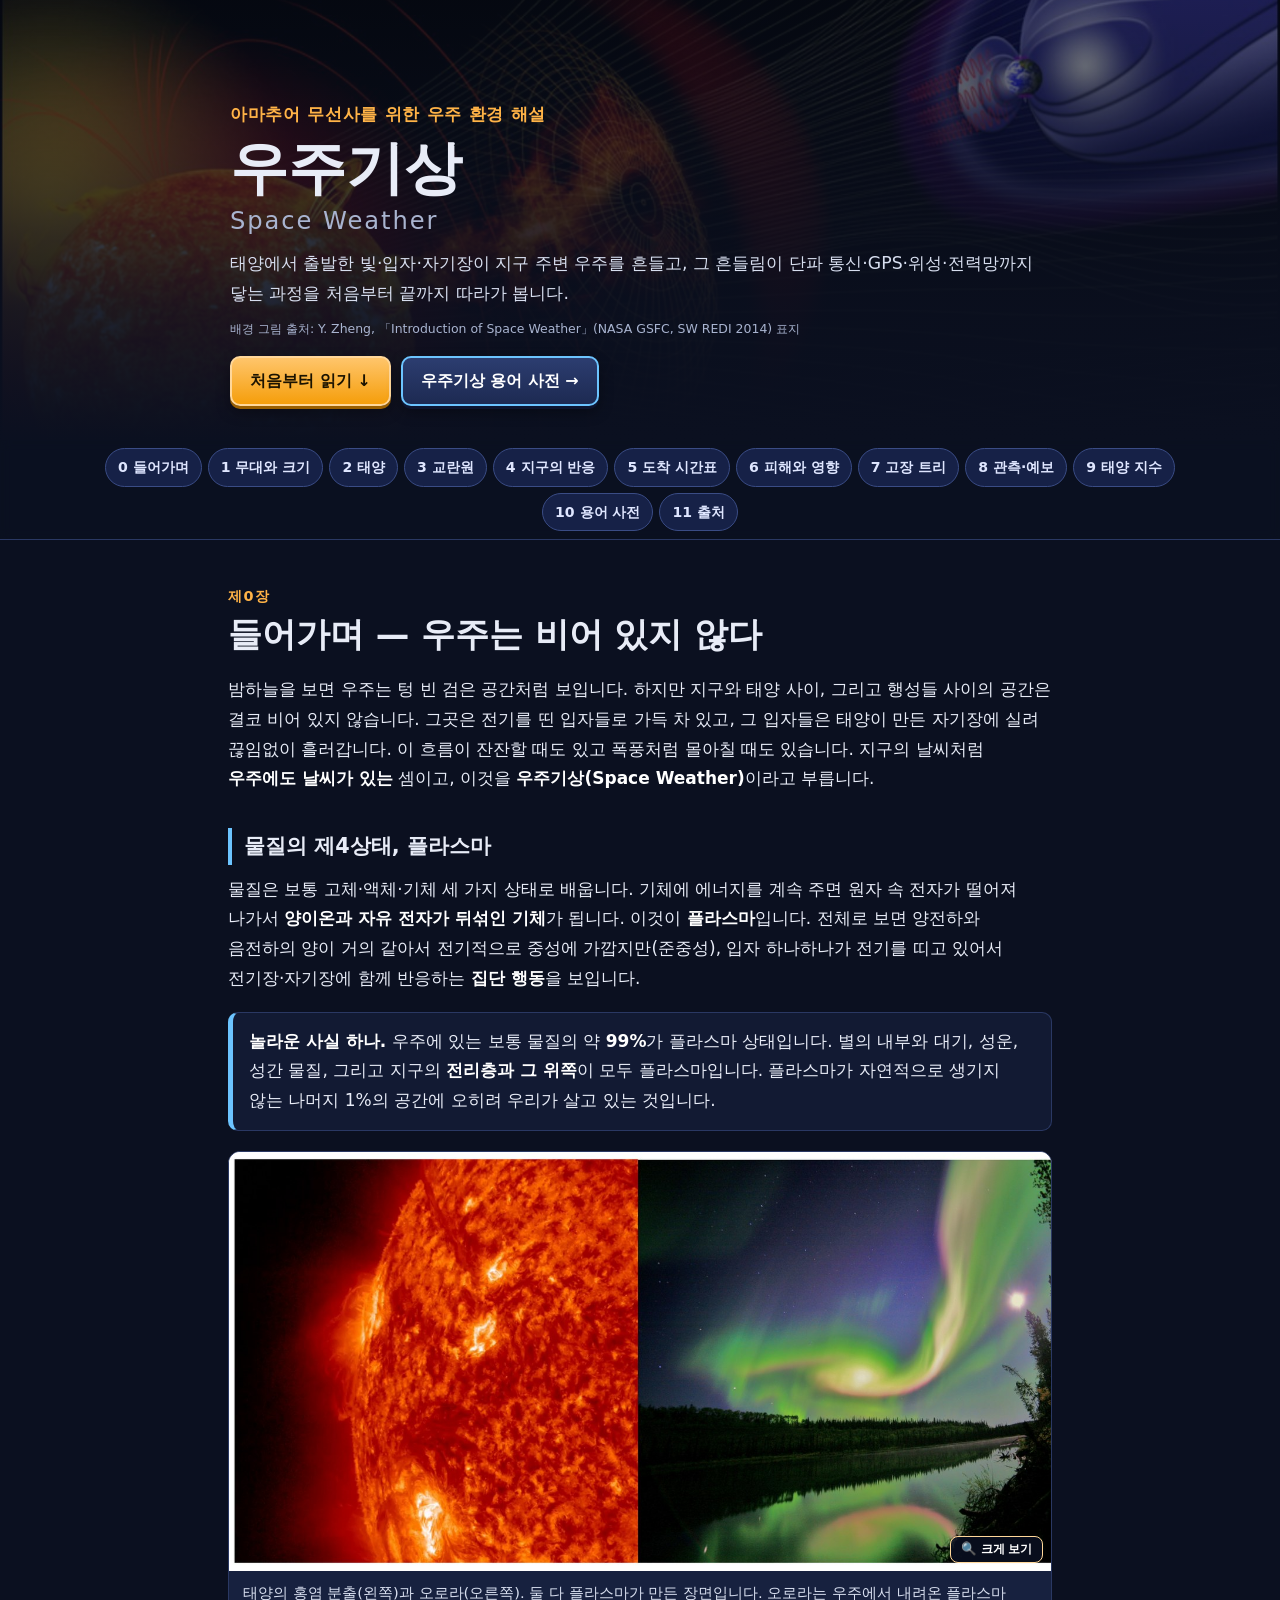
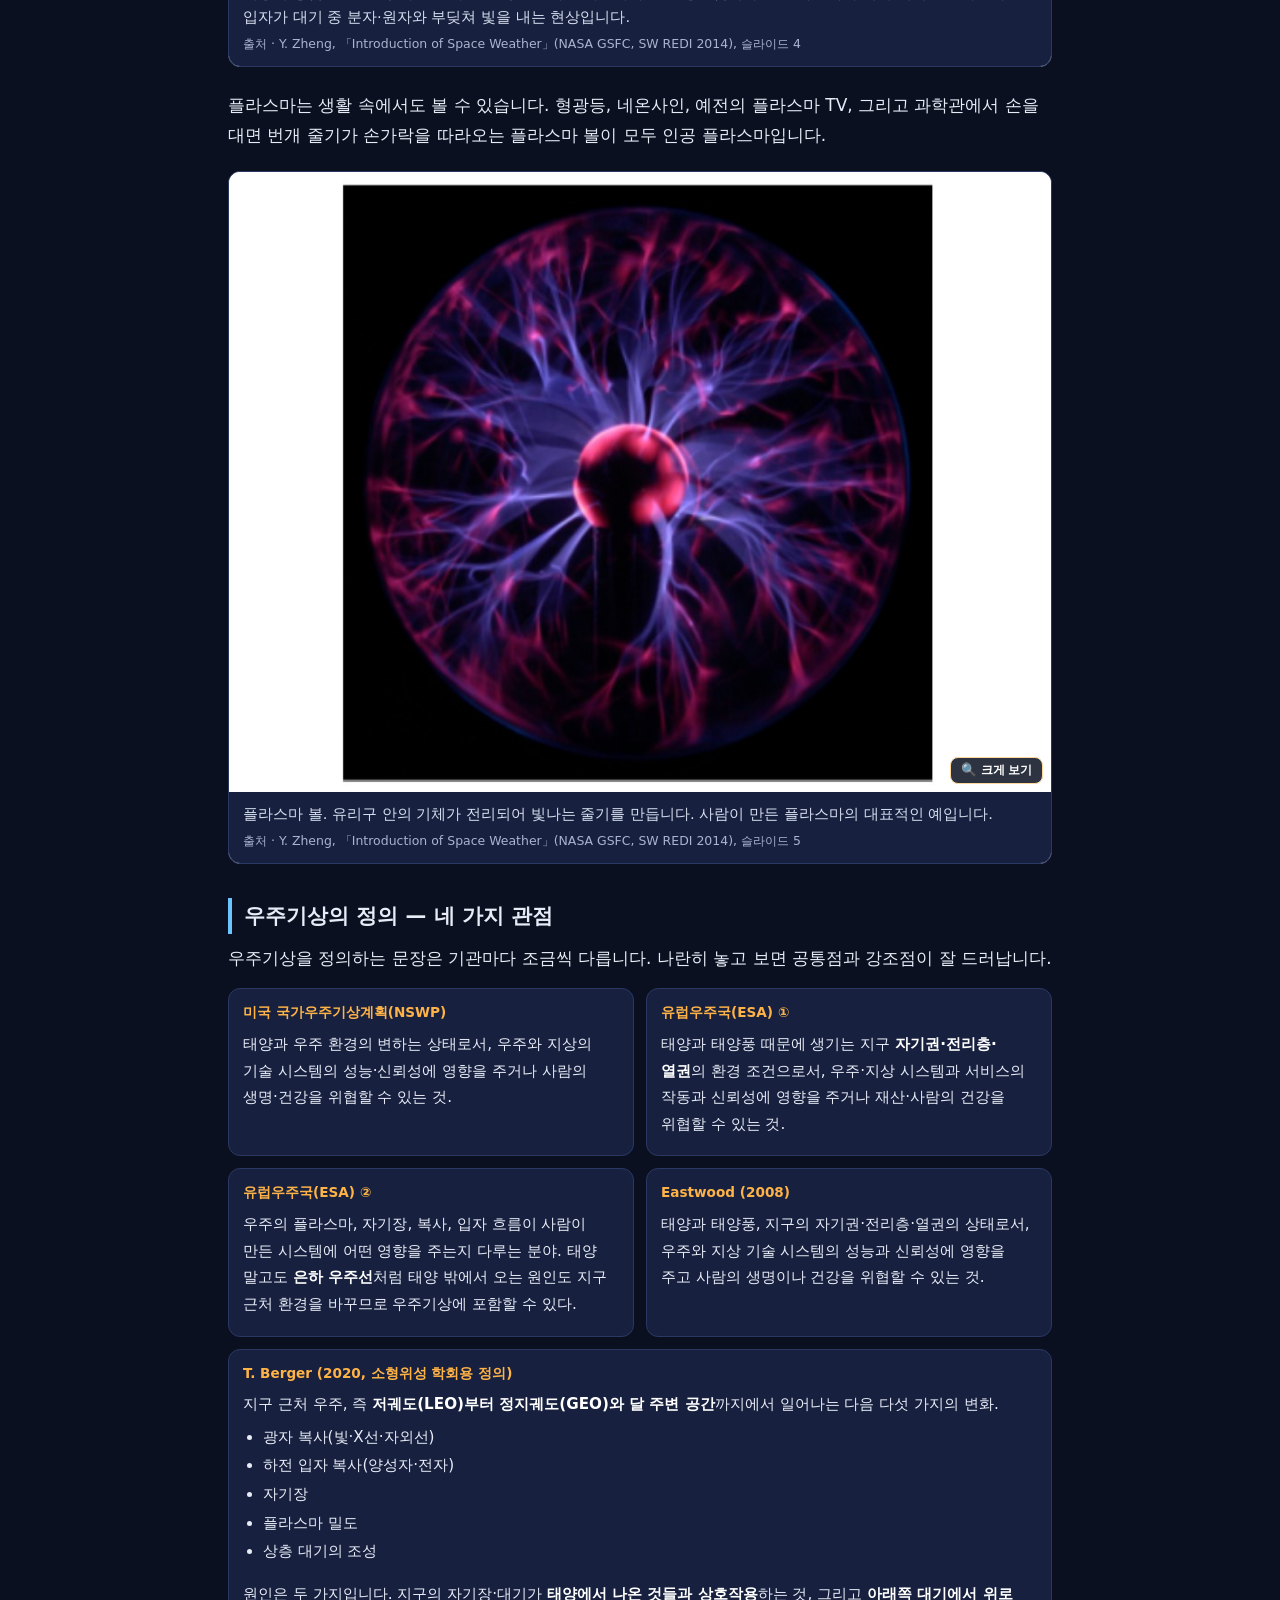
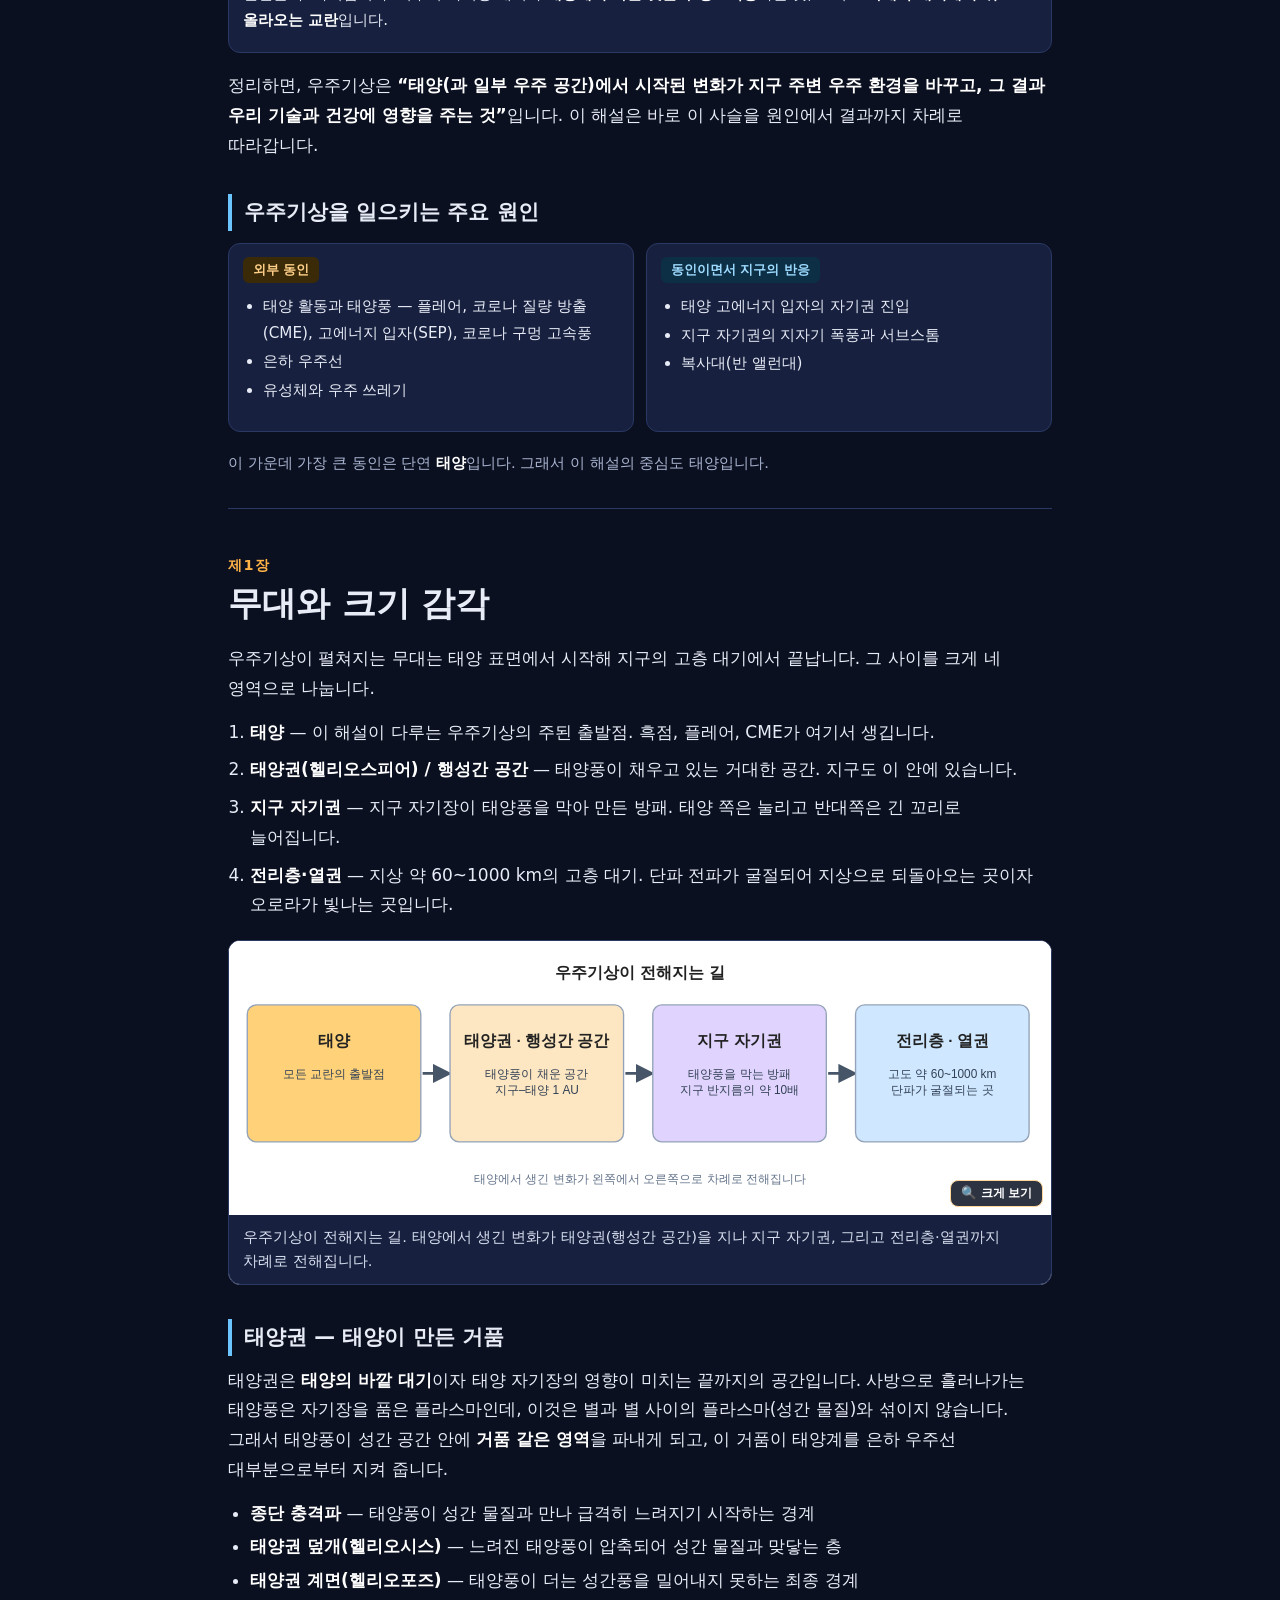
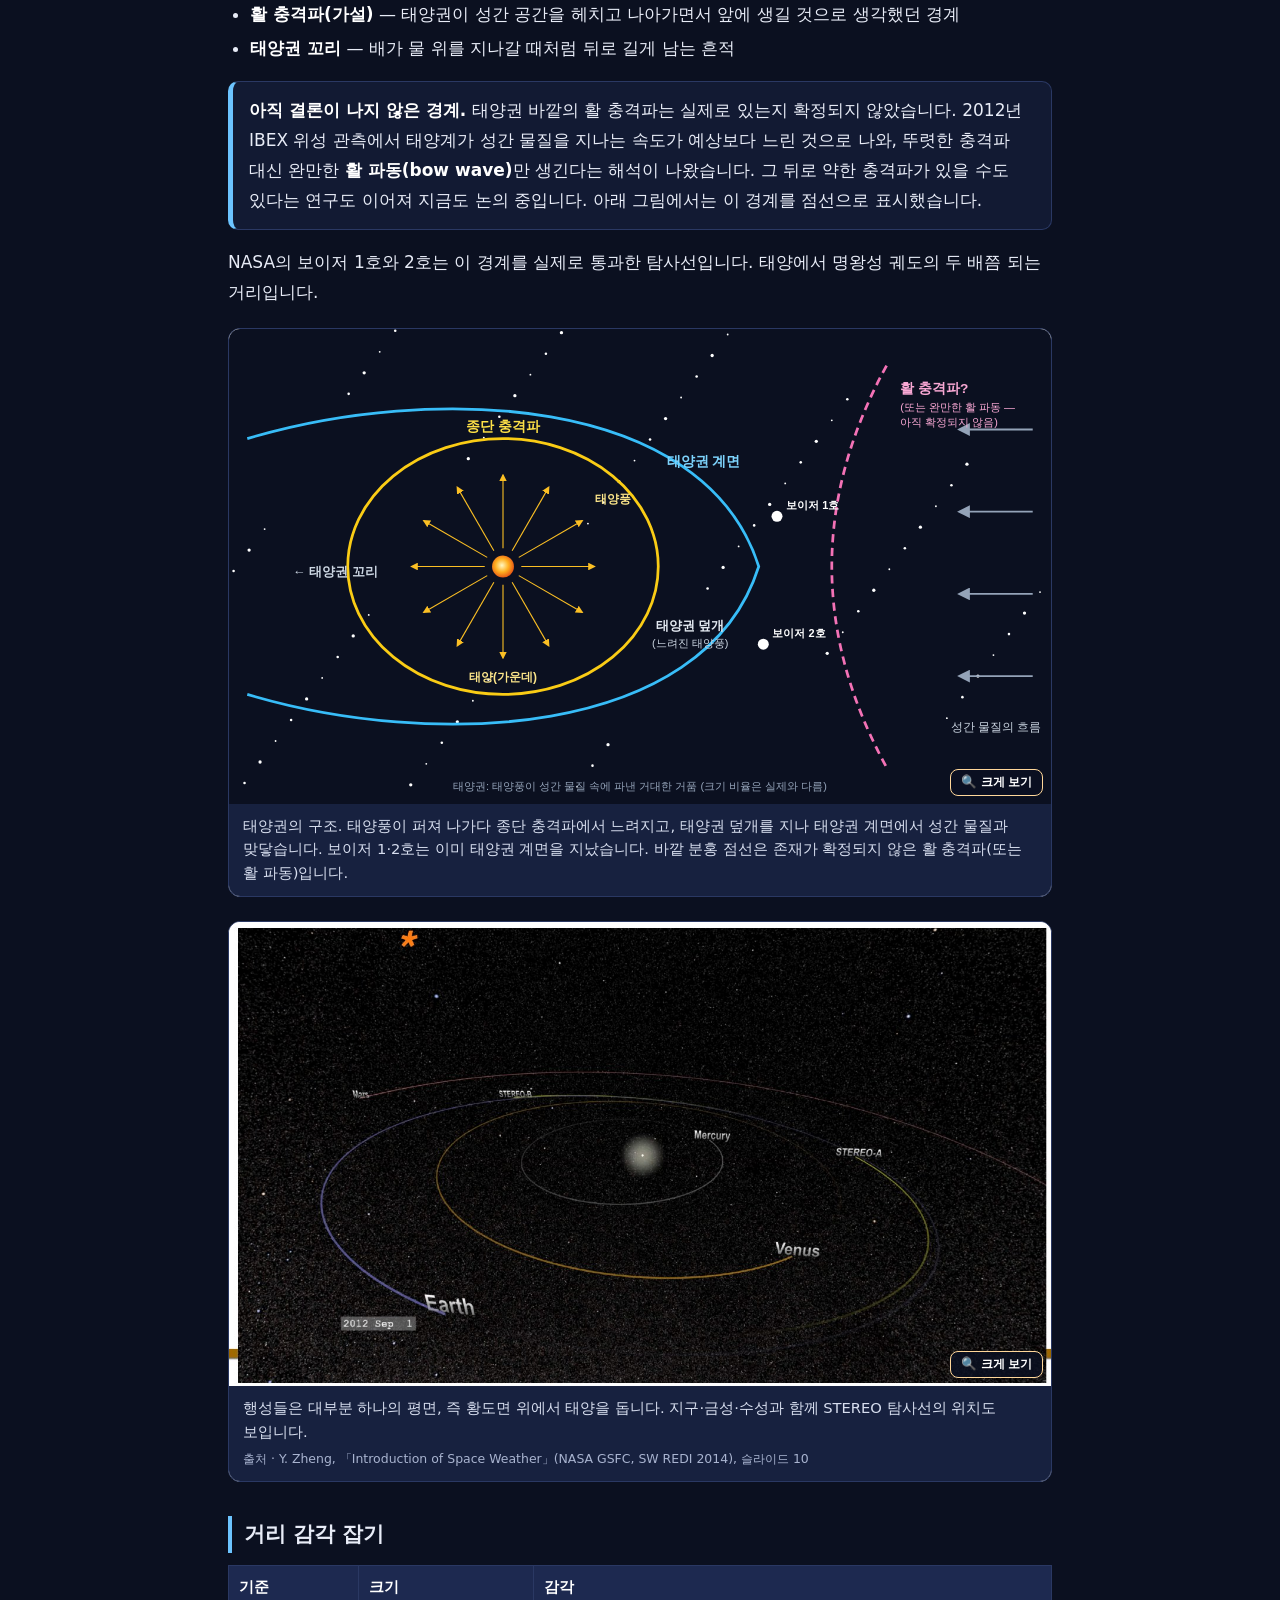
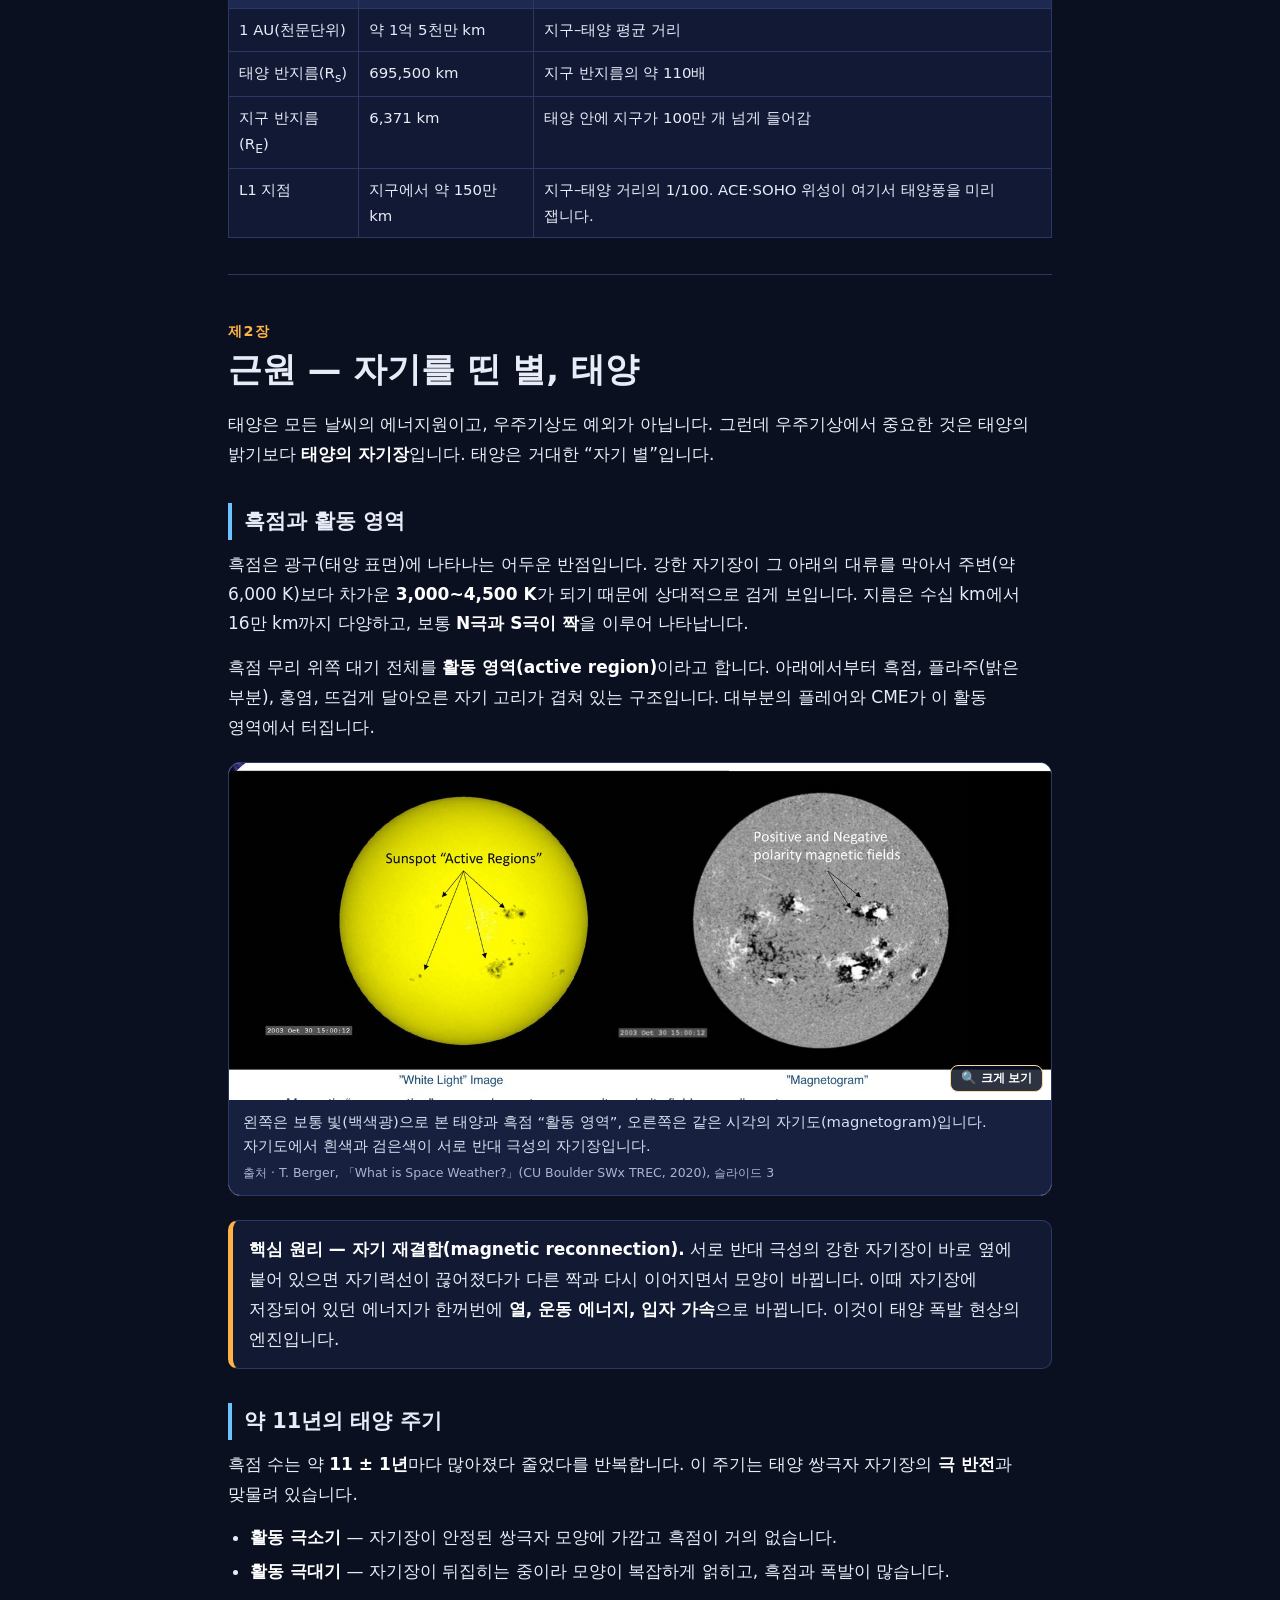
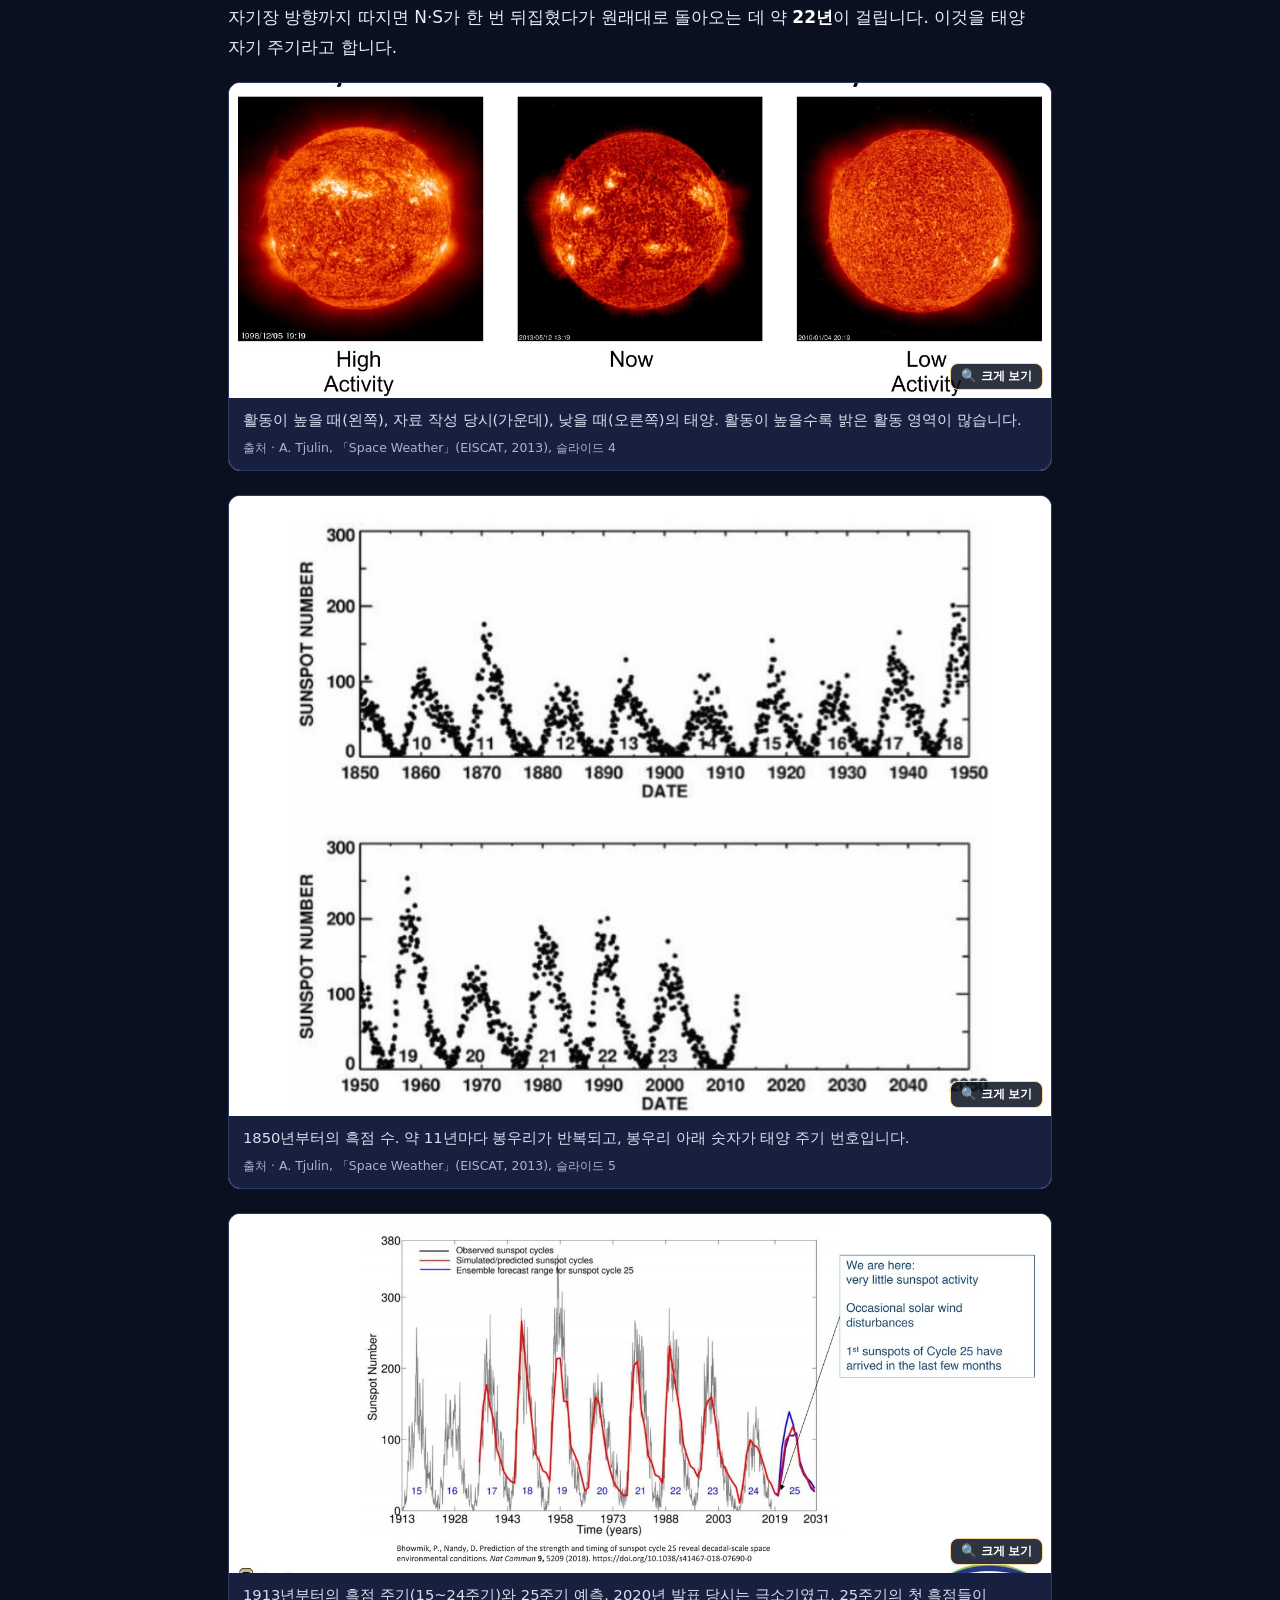
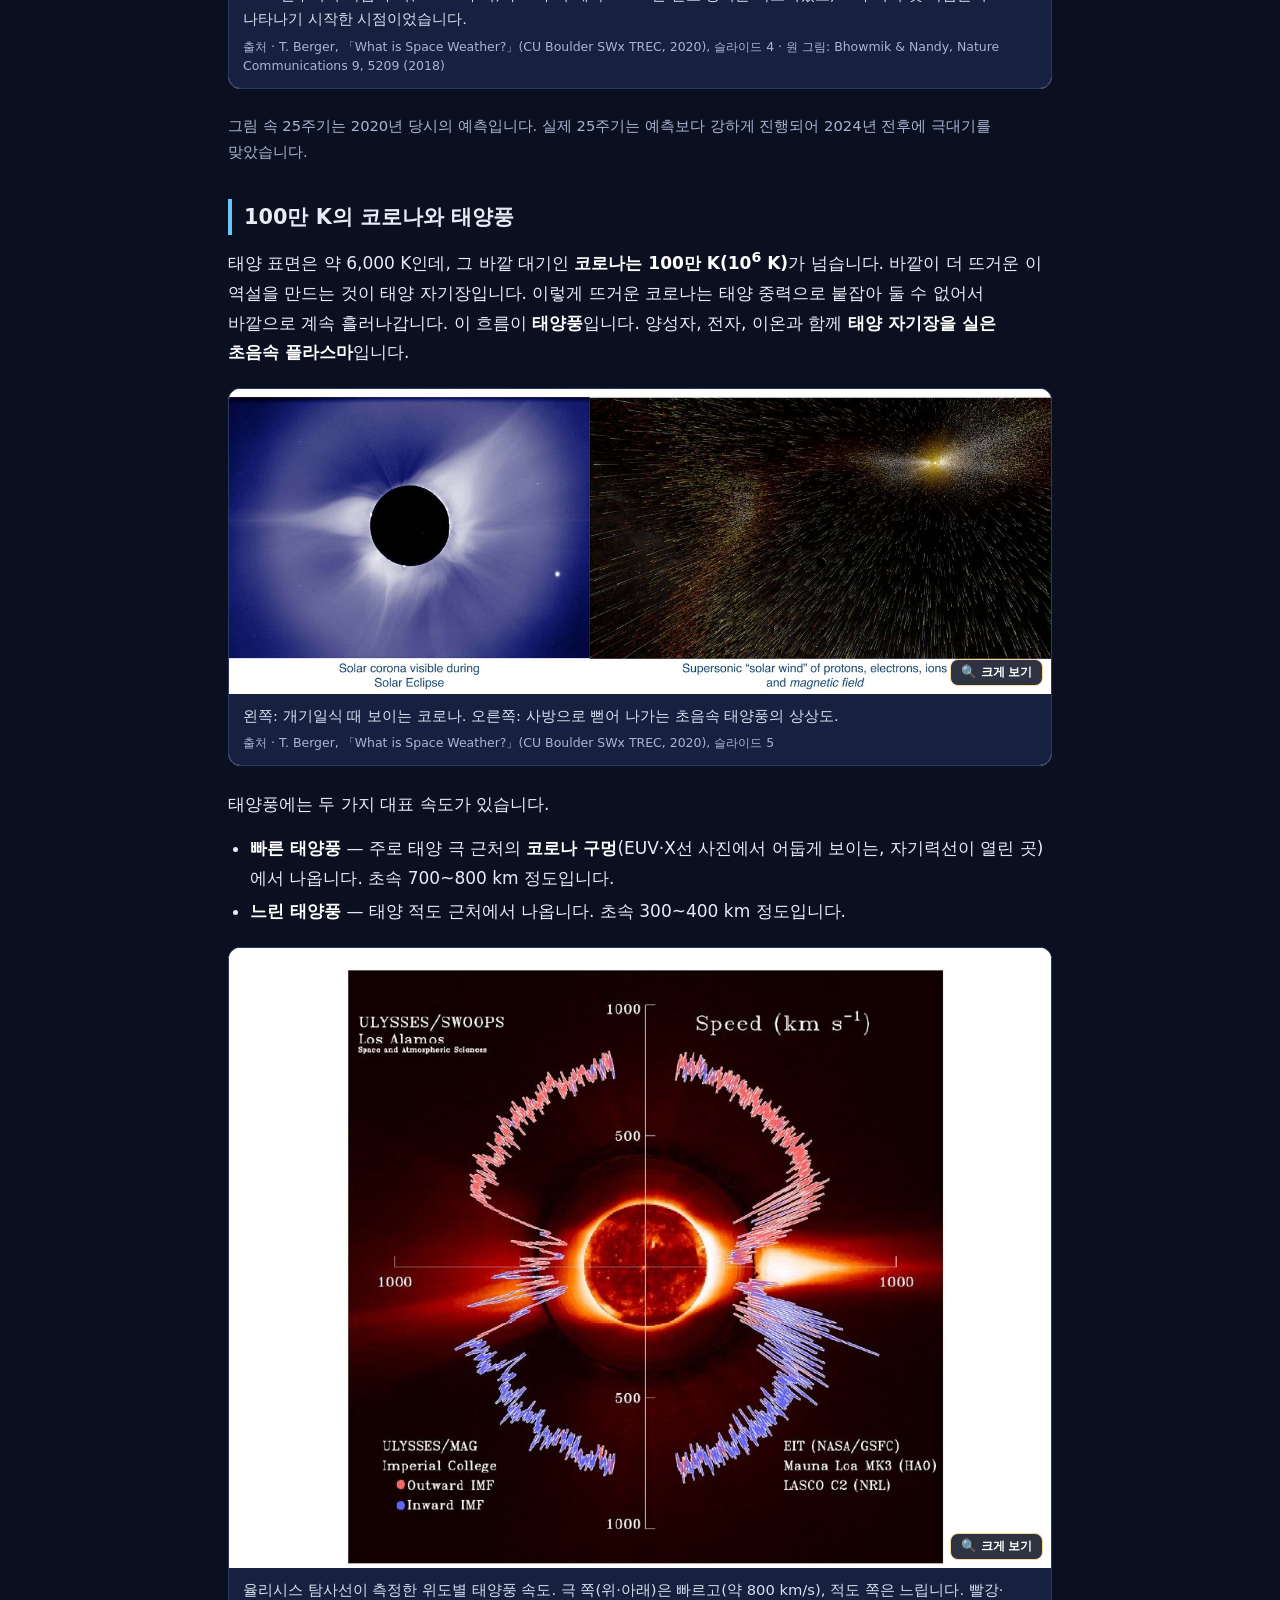
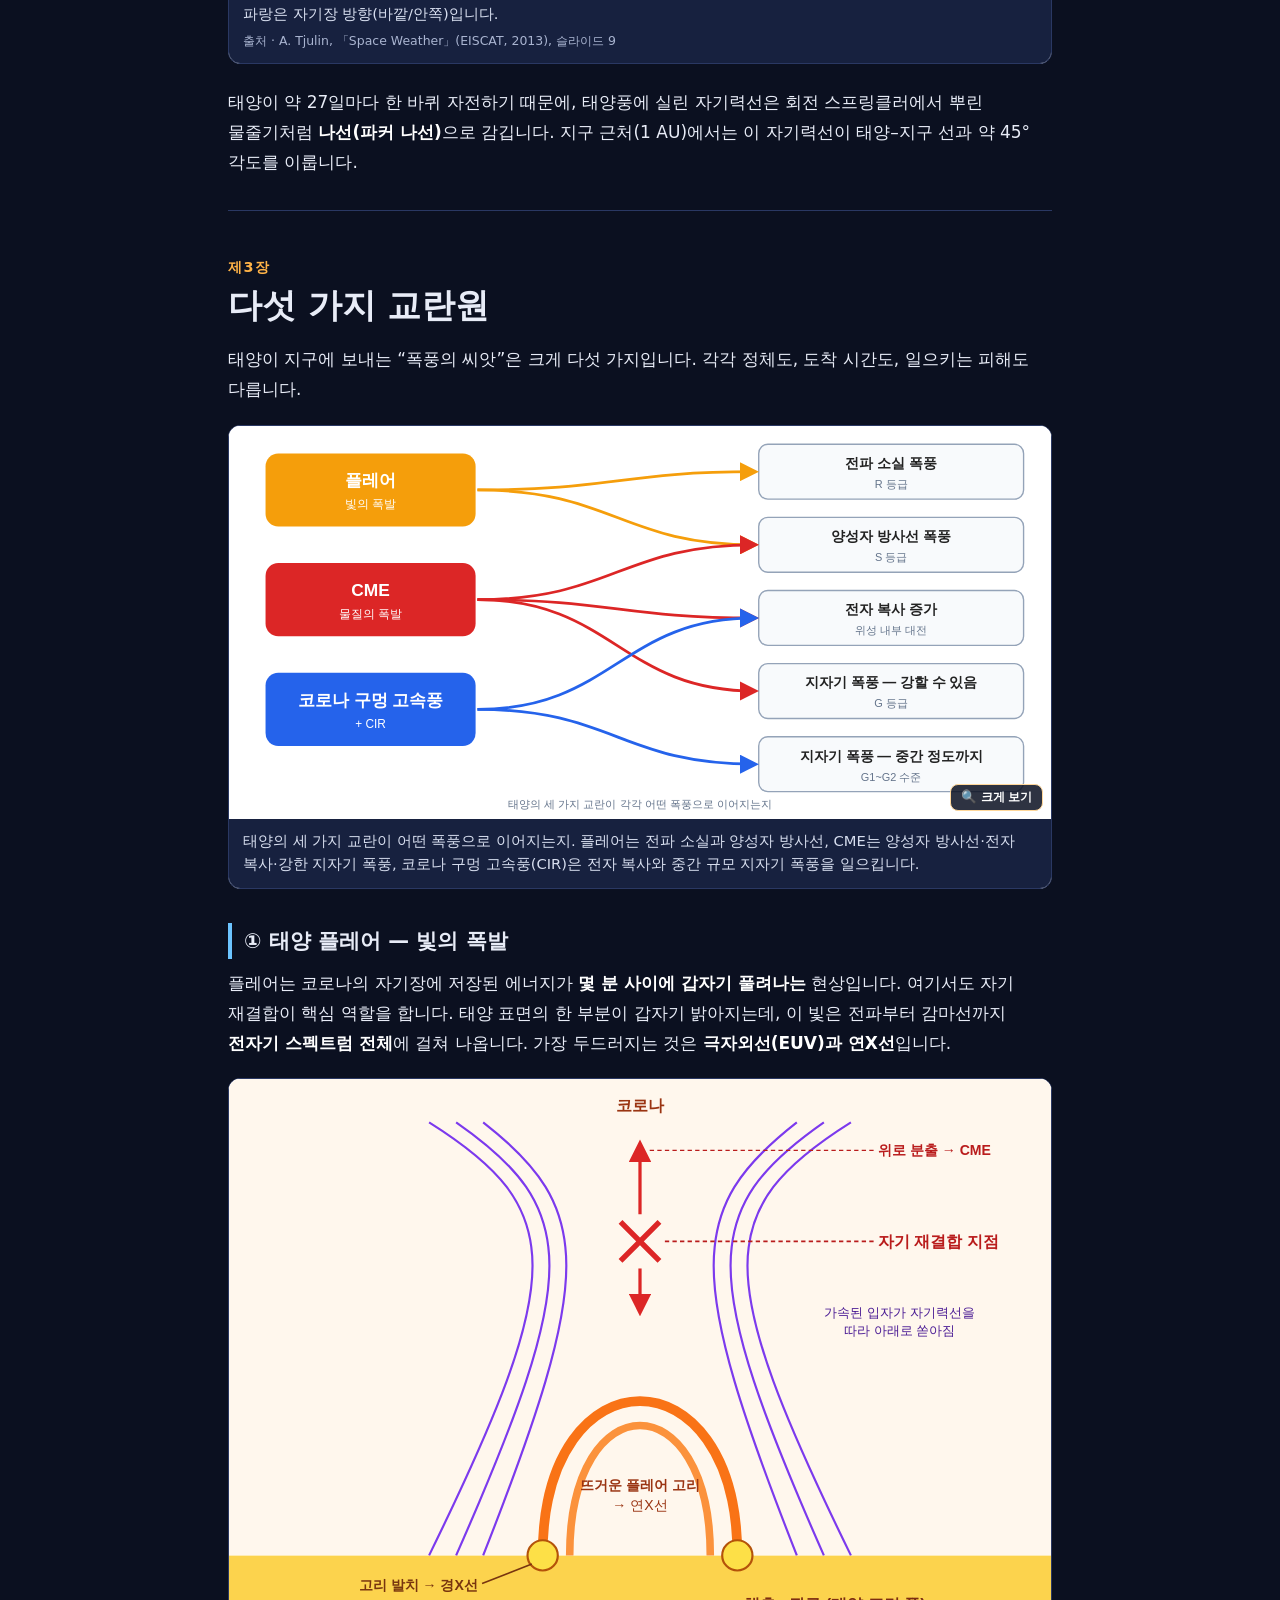
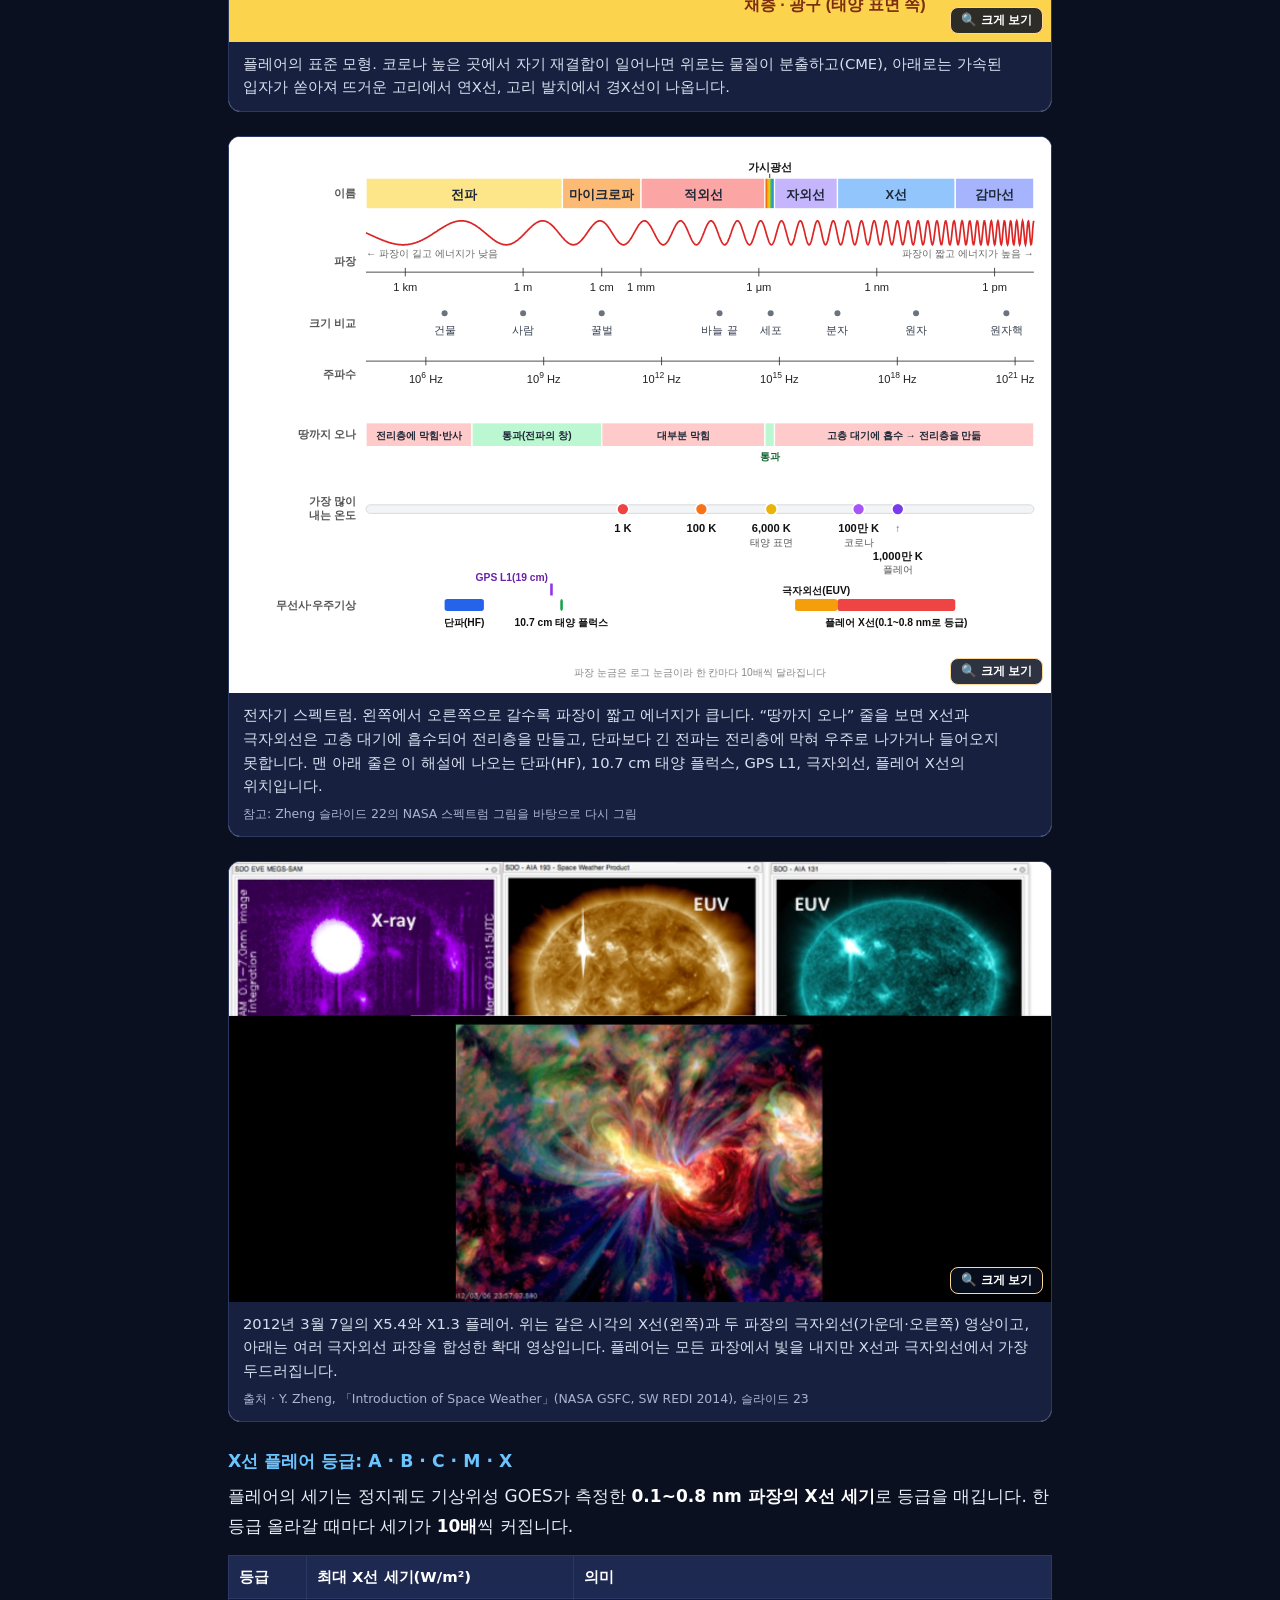
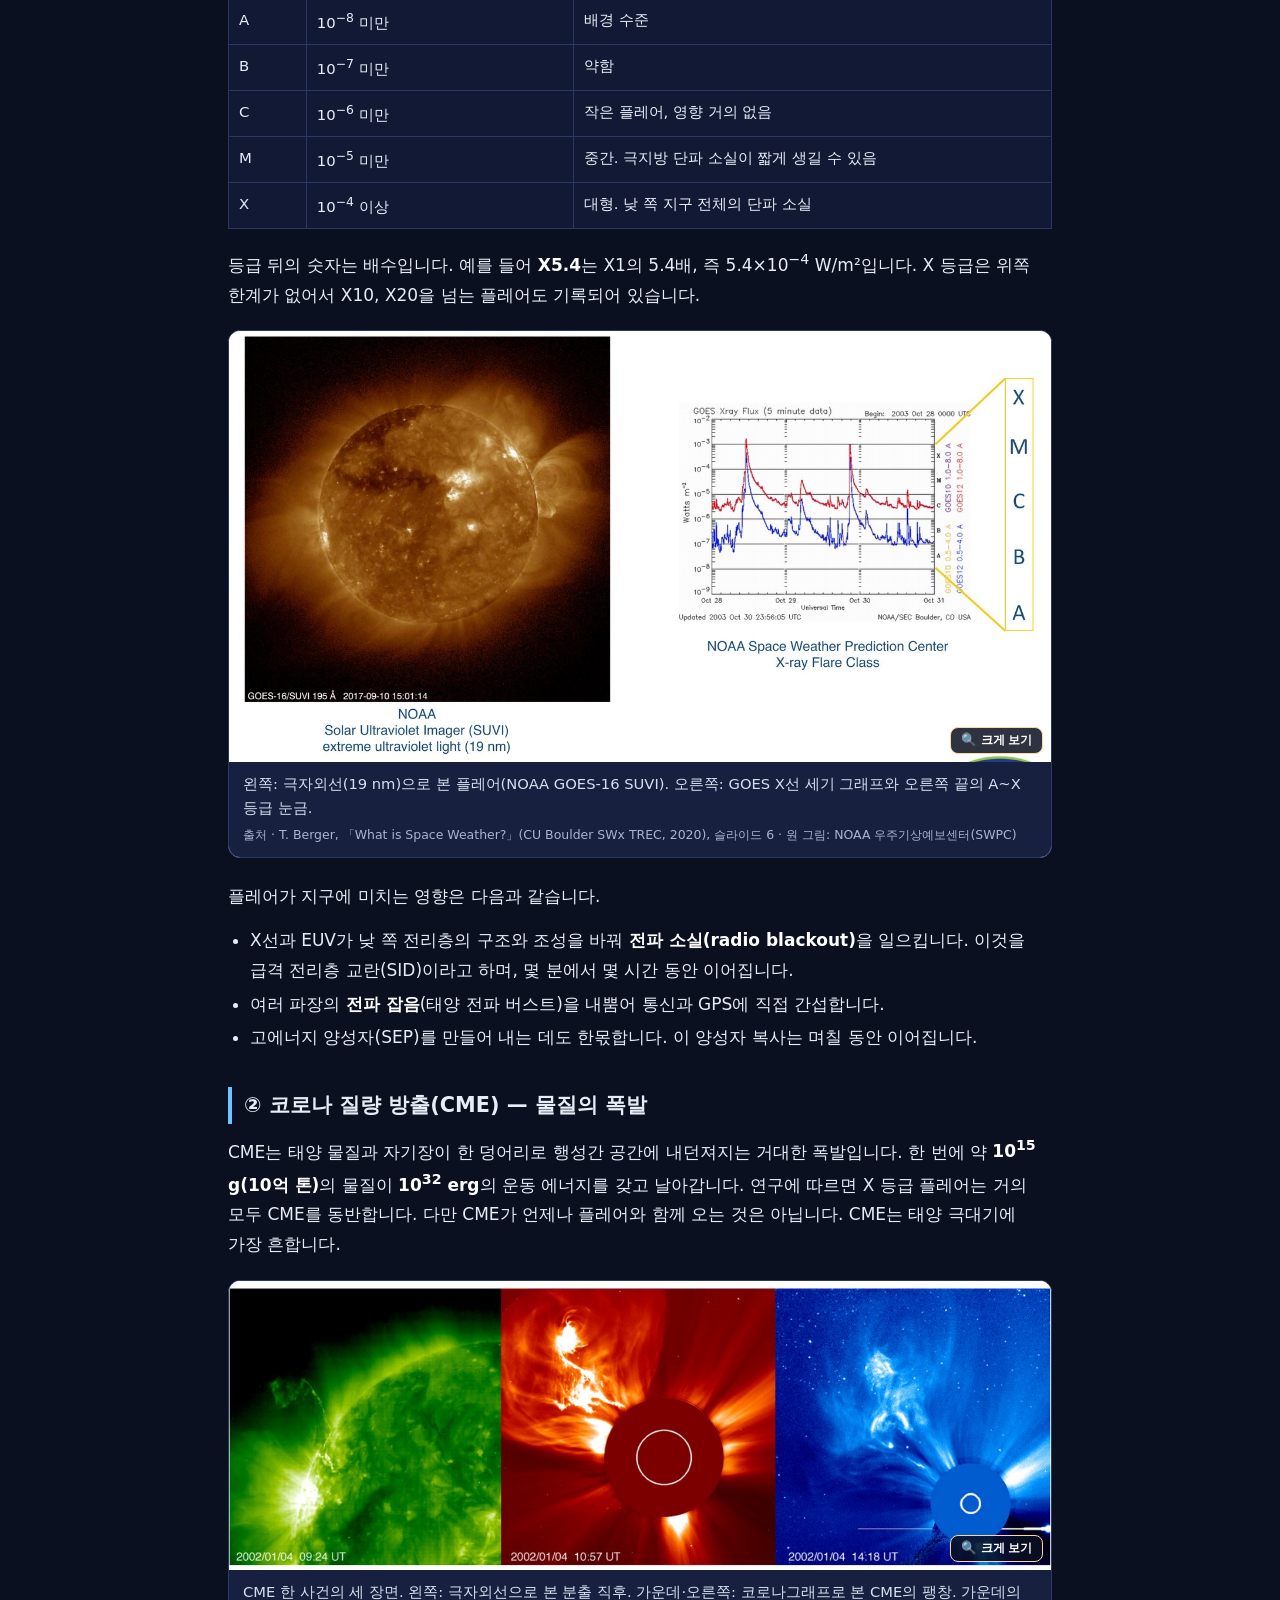
==== commit f0ef0c1d: "Add files via upload" ====
--- a/index.html
+++ b/index.html
@@ -130,7 +130,6 @@
 <tr><td>L1 지점</td><td>지구에서 약 150만 km</td><td>지구–태양 거리의 1/100. ACE·SOHO 위성이 여기서 태양풍을 미리 잽니다.</td></tr>
 </table></div>
 
-<figure class="fig"><button type="button" class="zoom" aria-label="그림 크게 보기"><img src="img/zh-12.jpg" alt="크기와 배치" loading="lazy" decoding="async"></button><figcaption>크기와 배치. 오른쪽 원 그림은 황도면을 위에서 내려다본 태양풍 모델로, 소용돌이처럼 감긴 무늬가 태양풍 밀도입니다. 지구, SOHO/ACE, STEREO A·B의 위치가 표시되어 있습니다.<span class="src">Y. Zheng, 「Introduction of Space Weather」(NASA GSFC, SW REDI 2014), 슬라이드 12</span></figcaption></figure>
 </section>
 
 <!-- ===================================================== 2 -->
@@ -197,7 +196,7 @@
 
 <figure class="fig"><button type="button" class="zoom" aria-label="그림 크게 보기"><img src="img/sw-em-spectrum.svg" alt="전자기 스펙트럼" loading="lazy" decoding="async"></button><figcaption>전자기 스펙트럼. 왼쪽에서 오른쪽으로 갈수록 파장이 짧고 에너지가 큽니다. “땅까지 오나” 줄을 보면 X선과 극자외선은 고층 대기에 흡수되어 전리층을 만들고, 단파보다 긴 전파는 전리층에 막혀 우주로 나가거나 들어오지 못합니다. 맨 아래 줄은 이 해설에 나오는 단파(HF), 10.7 cm 태양 플럭스, GPS L1, 극자외선, 플레어 X선의 위치입니다.<span class="src ref">참고: Zheng 슬라이드 22의 NASA 스펙트럼 그림을 바탕으로 다시 그림</span></figcaption></figure>
 
-<figure class="fig"><button type="button" class="zoom" aria-label="그림 크게 보기"><img src="img/zh-23.jpg" alt="2012년 3월 7일의 X5" loading="lazy" decoding="async"></button><figcaption>2012년 3월 7일의 X5.4와 X1.3 플레어. 같은 사건을 X선, 극자외선(EUV), 여러 파장 합성 영상으로 본 모습입니다. 플레어는 모든 파장에서 빛을 내지만 X선과 EUV에서 가장 두드러집니다.<span class="src">Y. Zheng, 「Introduction of Space Weather」(NASA GSFC, SW REDI 2014), 슬라이드 23</span></figcaption></figure>
+<figure class="fig"><button type="button" class="zoom" aria-label="그림 크게 보기"><img src="img/zh-23.jpg" alt="2012년 3월 7일의 X5" loading="lazy" decoding="async"></button><figcaption>2012년 3월 7일의 X5.4와 X1.3 플레어. 위는 같은 시각의 X선(왼쪽)과 두 파장의 극자외선(가운데·오른쪽) 영상이고, 아래는 여러 극자외선 파장을 합성한 확대 영상입니다. 플레어는 모든 파장에서 빛을 내지만 X선과 극자외선에서 가장 두드러집니다.<span class="src">Y. Zheng, 「Introduction of Space Weather」(NASA GSFC, SW REDI 2014), 슬라이드 23</span></figcaption></figure>
 
 <h4>X선 플레어 등급: A · B · C · M · X</h4>
 <p>플레어의 세기는 정지궤도 기상위성 GOES가 측정한 <b>0.1~0.8 nm 파장의 X선 세기</b>로 등급을 매깁니다. 한 등급 올라갈 때마다 세기가 <b>10배</b>씩 커집니다.</p>
@@ -336,7 +335,7 @@
   <div class="tl t3"><p class="when">1 ~ 3일</p><p class="what">CME 플라스마 구름</p><p>초속 300~3,500 km로 날아온 CME가 자기권을 때려 <b>지자기 폭풍</b>을 일으킵니다. 오로라, 전력망 유도 전류, 전리층 폭풍이 생기고, 이것도 며칠 이어집니다. 여러 CME가 겹치면 1~3일에 걸쳐 지구 근처 전자 복사가 늘어납니다.</p></div>
 </div>
 
-<figure class="fig"><button type="button" class="zoom" aria-label="그림 크게 보기"><img src="img/zh-30.jpg" alt="2012년 3월 사건의 시간표" loading="lazy" decoding="async"></button><figcaption>2012년 3월 사건의 시간표. 위 그래프의 화살표들(X선 플레어 → 양성자 증가)과 아래 그래프의 자기장 급변(CME 도착)이 시간 차를 두고 나타납니다. 이 사건에서 CME는 약 35시간 만에 도착했습니다.<span class="src">Y. Zheng, 「Introduction of Space Weather」(NASA GSFC, SW REDI 2014), 슬라이드 30</span></figcaption></figure>
+<figure class="fig"><button type="button" class="zoom" aria-label="그림 크게 보기"><img src="img/zh-30.jpg" alt="2012년 3월 사건의 시간표" loading="lazy" decoding="async"></button><figcaption>2012년 3월 사건의 시간표. 위 그래프는 양성자(검정·파랑·빨강)와 X선(노랑), 아래 그래프는 ACE가 L1에서 잰 행성간 자기장입니다. 위의 초록 화살표(X선 플레어) 뒤에 양성자가 늘고, 아래의 보라 화살표에서 자기장이 급변(CME 도착)합니다. 이 사건에서 CME는 약 35시간 만에 도착했습니다.<span class="src">Y. Zheng, 「Introduction of Space Weather」(NASA GSFC, SW REDI 2014), 슬라이드 30</span></figcaption></figure>
 
 <h3>꼭 구별해야 할 것 — 방사선 폭풍 vs 지자기 폭풍</h3>
 <p>둘 다 “태양 폭풍”이라고 뭉뚱그려 부르기 쉽지만 전혀 다른 현상입니다.</p>
@@ -353,7 +352,7 @@
 
 <figure class="fig"><button type="button" class="zoom" aria-label="그림 크게 보기"><img src="img/sw-cme-sep-path.svg" alt="CME와 SEP는 경로가 다릅니다" loading="lazy" decoding="async"></button><figcaption>CME와 SEP는 경로가 다릅니다. 위에서 내려다본 그림으로, CME(보라)는 태양에서 대체로 곧게 퍼져 나가고, SEP(빨간 점)는 나선으로 휜 자기력선(분홍)을 따라 지구에 옵니다. 그래서 태양 서쪽(지구에서 보아 오른쪽)에서 터진 폭발의 입자가 지구에 잘 닿습니다.</figcaption></figure>
 
-<figure class="fig"><button type="button" class="zoom" aria-label="그림 크게 보기"><img src="img/zh-34.jpg" alt="황도면에서 본 CME 모델" loading="lazy" decoding="async"></button><figcaption>황도면에서 본 CME 모델. CME가 지구에 닿으면 지자기 폭풍, SEP가 닿으면 방사선 폭풍이 됩니다. CME 속도는 초속 300~3,500 km, SEP는 빛의 속도(초속 30만 km)의 상당 부분입니다.<span class="src">Y. Zheng, 「Introduction of Space Weather」(NASA GSFC, SW REDI 2014), 슬라이드 34</span></figcaption></figure>
+<figure class="fig"><button type="button" class="zoom" aria-label="그림 크게 보기"><img src="img/zh-34.jpg" alt="황도면을 위에서 내려다본 태양풍 모델(WSA-ENLIL)" loading="lazy" decoding="async"></button><figcaption>황도면을 위에서 내려다본 태양풍 모델(WSA-ENLIL). 색은 태양풍 밀도이고, 빨간 화살표 방향으로 CME가 퍼져 나갑니다. 지구(노란 점)와 STEREO A·B 등 위성의 위치가 표시되어 있습니다. CME가 지구에 닿으면 지자기 폭풍, SEP가 닿으면 방사선 폭풍이 됩니다. CME 속도는 초속 300~3,500 km, SEP는 빛의 속도(초속 30만 km)의 상당 부분입니다.<span class="src">Y. Zheng, 「Introduction of Space Weather」(NASA GSFC, SW REDI 2014), 슬라이드 34</span></figcaption></figure>
 
 <p>SEP가 일으키는 이온 방사선 폭풍은 태양계 어디에서나 일어날 수 있다는 점도 기억해 둘 만합니다. 지구 자기장의 보호를 받지 못하는 달이나 화성으로 가는 우주인에게 특히 위험합니다.</p>
 </section>
@@ -412,7 +411,7 @@
 </div>
 <p>이런 사건 이후 전력 회사들은 대응 전략을 바꿨습니다. 큰 폭풍 경보가 나오면 송전 부하를 조정하고 예비 설비를 준비합니다.</p>
 
-<figure class="fig"><button type="button" class="zoom" aria-label="그림 크게 보기"><img src="img/zh-19.jpg" alt="1989년 3월 13~14일 폭풍 뒤의 위성 추적 문제" loading="lazy" decoding="async"></button><figcaption>1989년 3월 13~14일 폭풍 뒤의 위성 추적 문제. 막대는 “있어야 할 자리에 없어서” 잃어버린 위성의 수, 노란 선은 지자기 활동(Ap 지수)입니다. 폭풍으로 대기가 부풀어 위성 궤도가 예측에서 벗어났습니다.<span class="src">Y. Zheng, 「Introduction of Space Weather」(NASA GSFC, SW REDI 2014), 슬라이드 19</span></figcaption></figure>
+<figure class="fig"><button type="button" class="zoom" aria-label="그림 크게 보기"><img src="img/zh-19.jpg" alt="1989년 3월 13~14일 폭풍 뒤의 위성 추적 문제" loading="lazy" decoding="async"></button><figcaption>1989년 3월 13~14일 폭풍 뒤의 위성 추적 문제. 파란 막대는 예상 위치에 없어서 놓친 위성의 수(왼쪽 눈금), 노란 선은 지자기 활동(Ap 지수, 오른쪽 눈금)입니다. 폭풍으로 고층 대기가 부풀어 위성 궤도가 예측에서 벗어났습니다.<span class="src">Y. Zheng, 「Introduction of Space Weather」(NASA GSFC, SW REDI 2014), 슬라이드 19</span></figcaption></figure>
 
 <h3>송유관 부식</h3>
 <p>GIC는 송유관과 주변 흙 사이에 전위차를 만들어 부식을 빠르게 합니다. 부식이 심하면 기름이 새어 나와 환경을 오염시키고 경제적 손실도 큽니다. 고위도에 길게 뻗은 송유관(예: 알래스카)이 가장 취약합니다.</p>
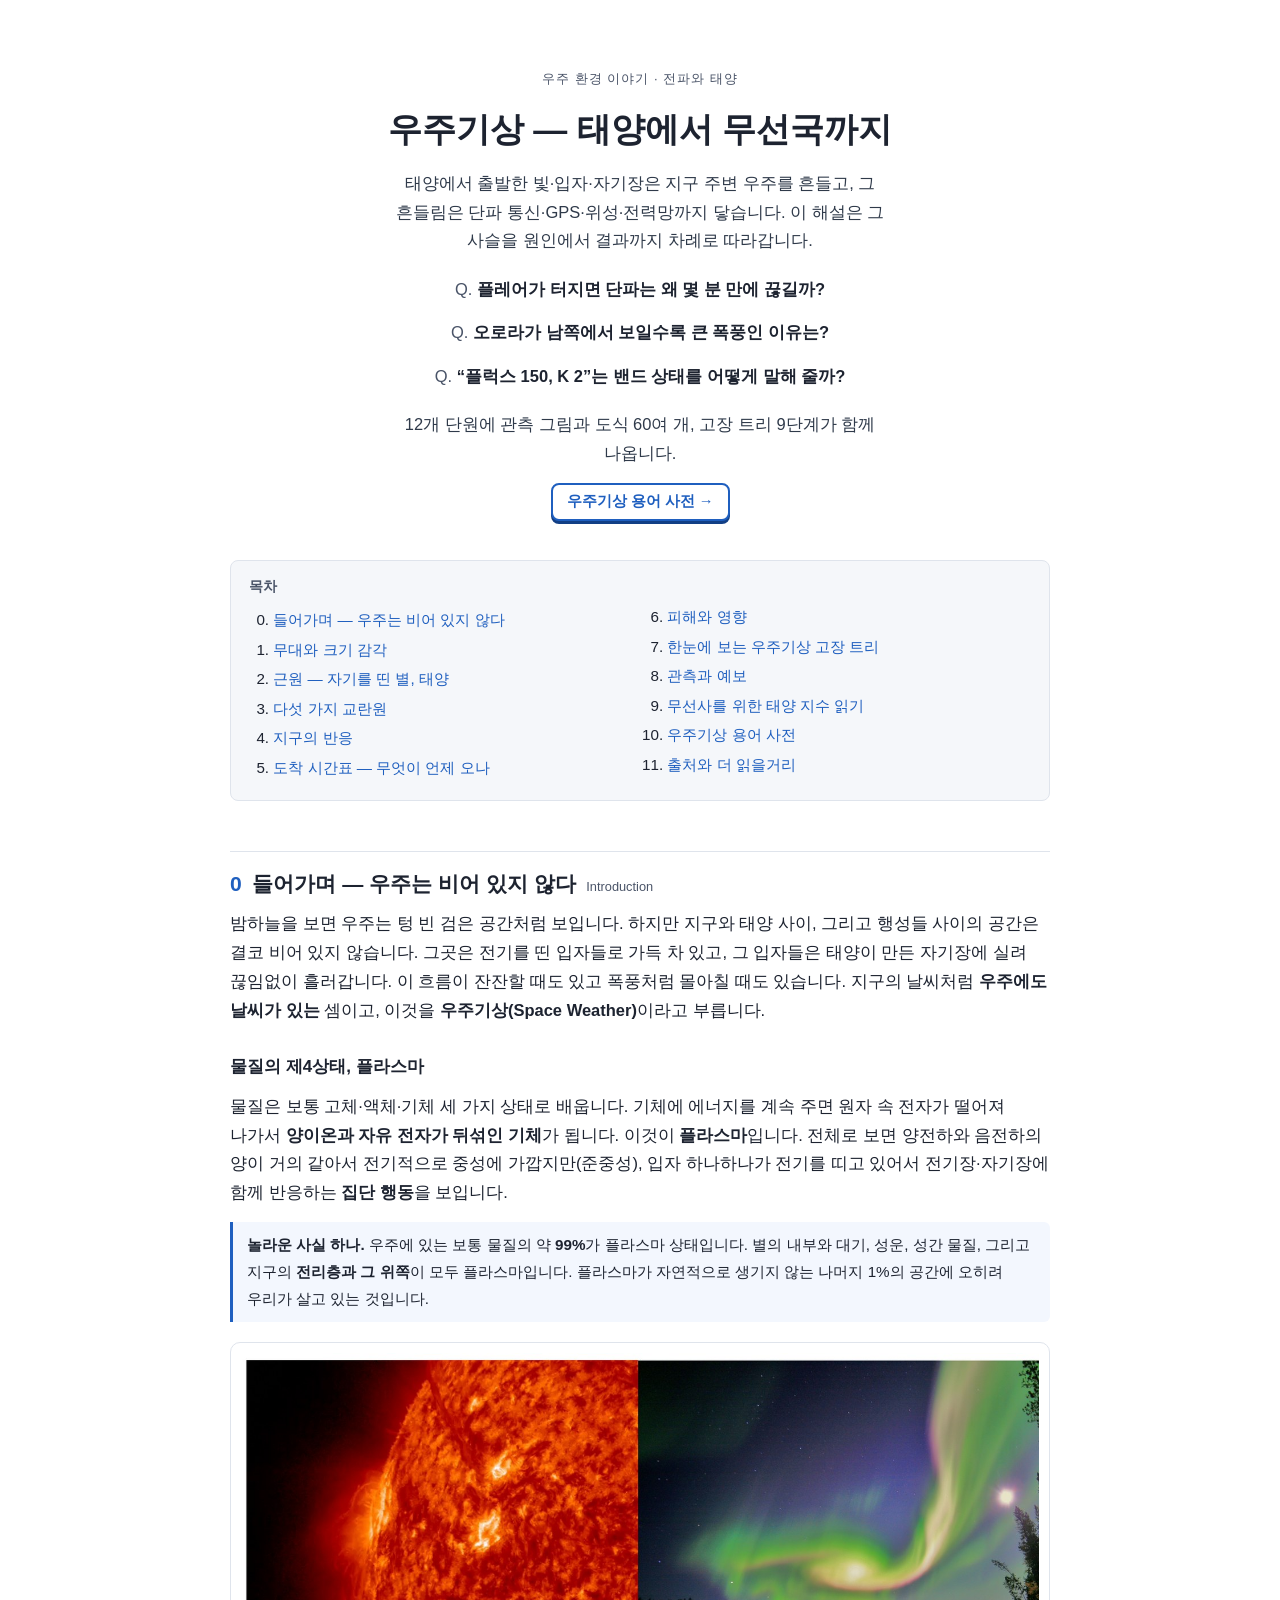
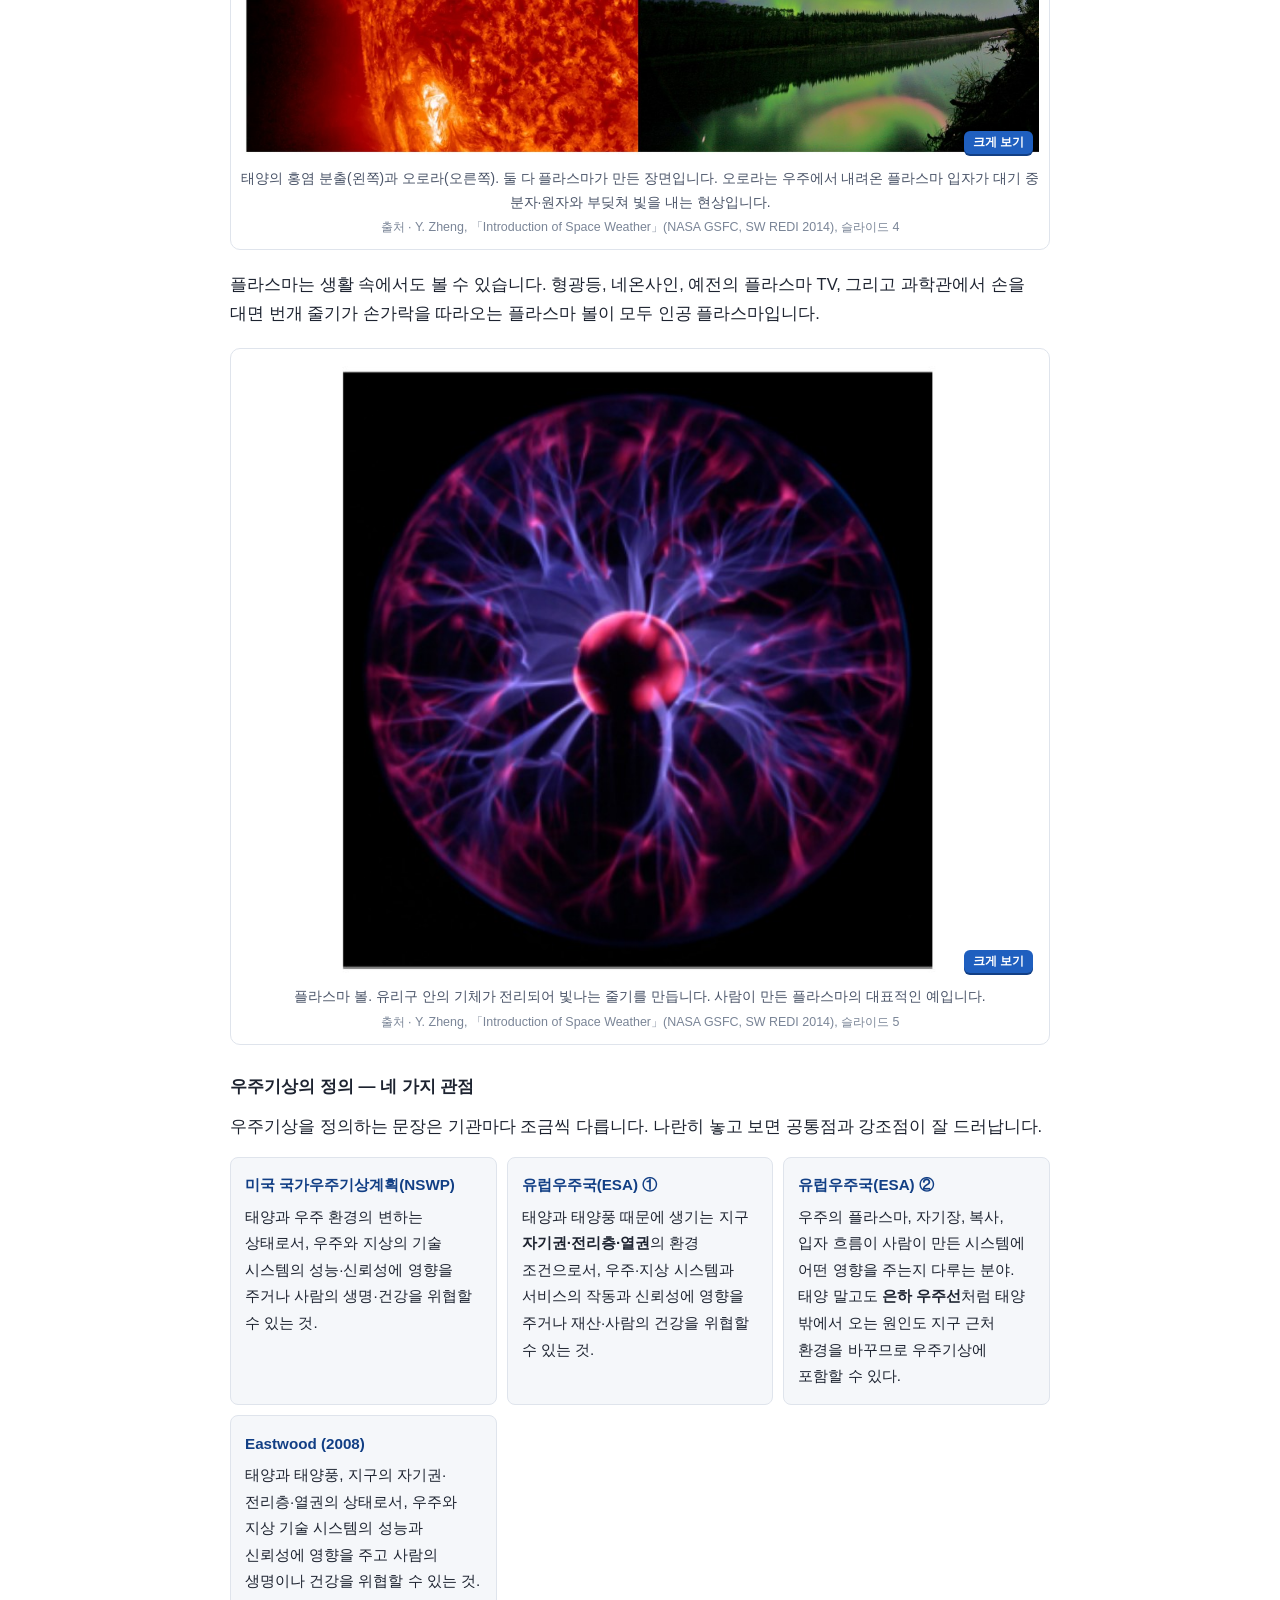
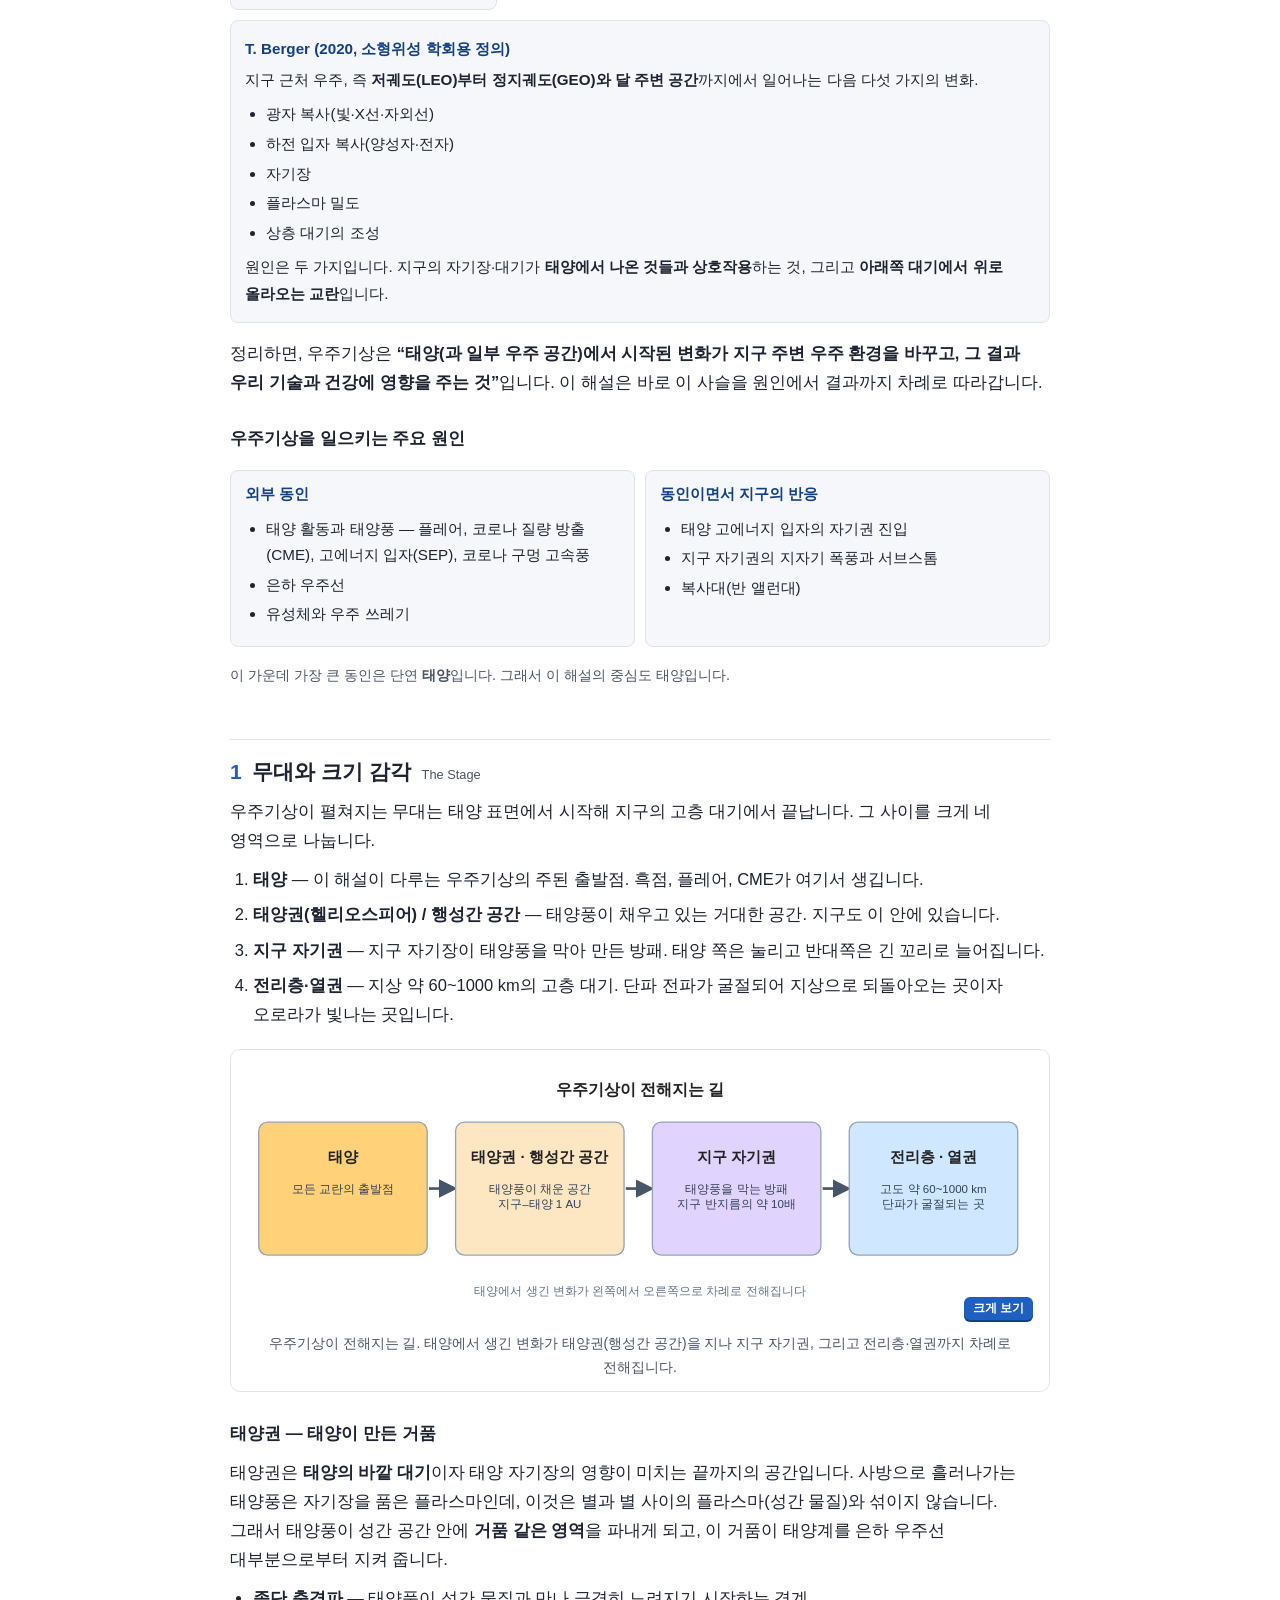
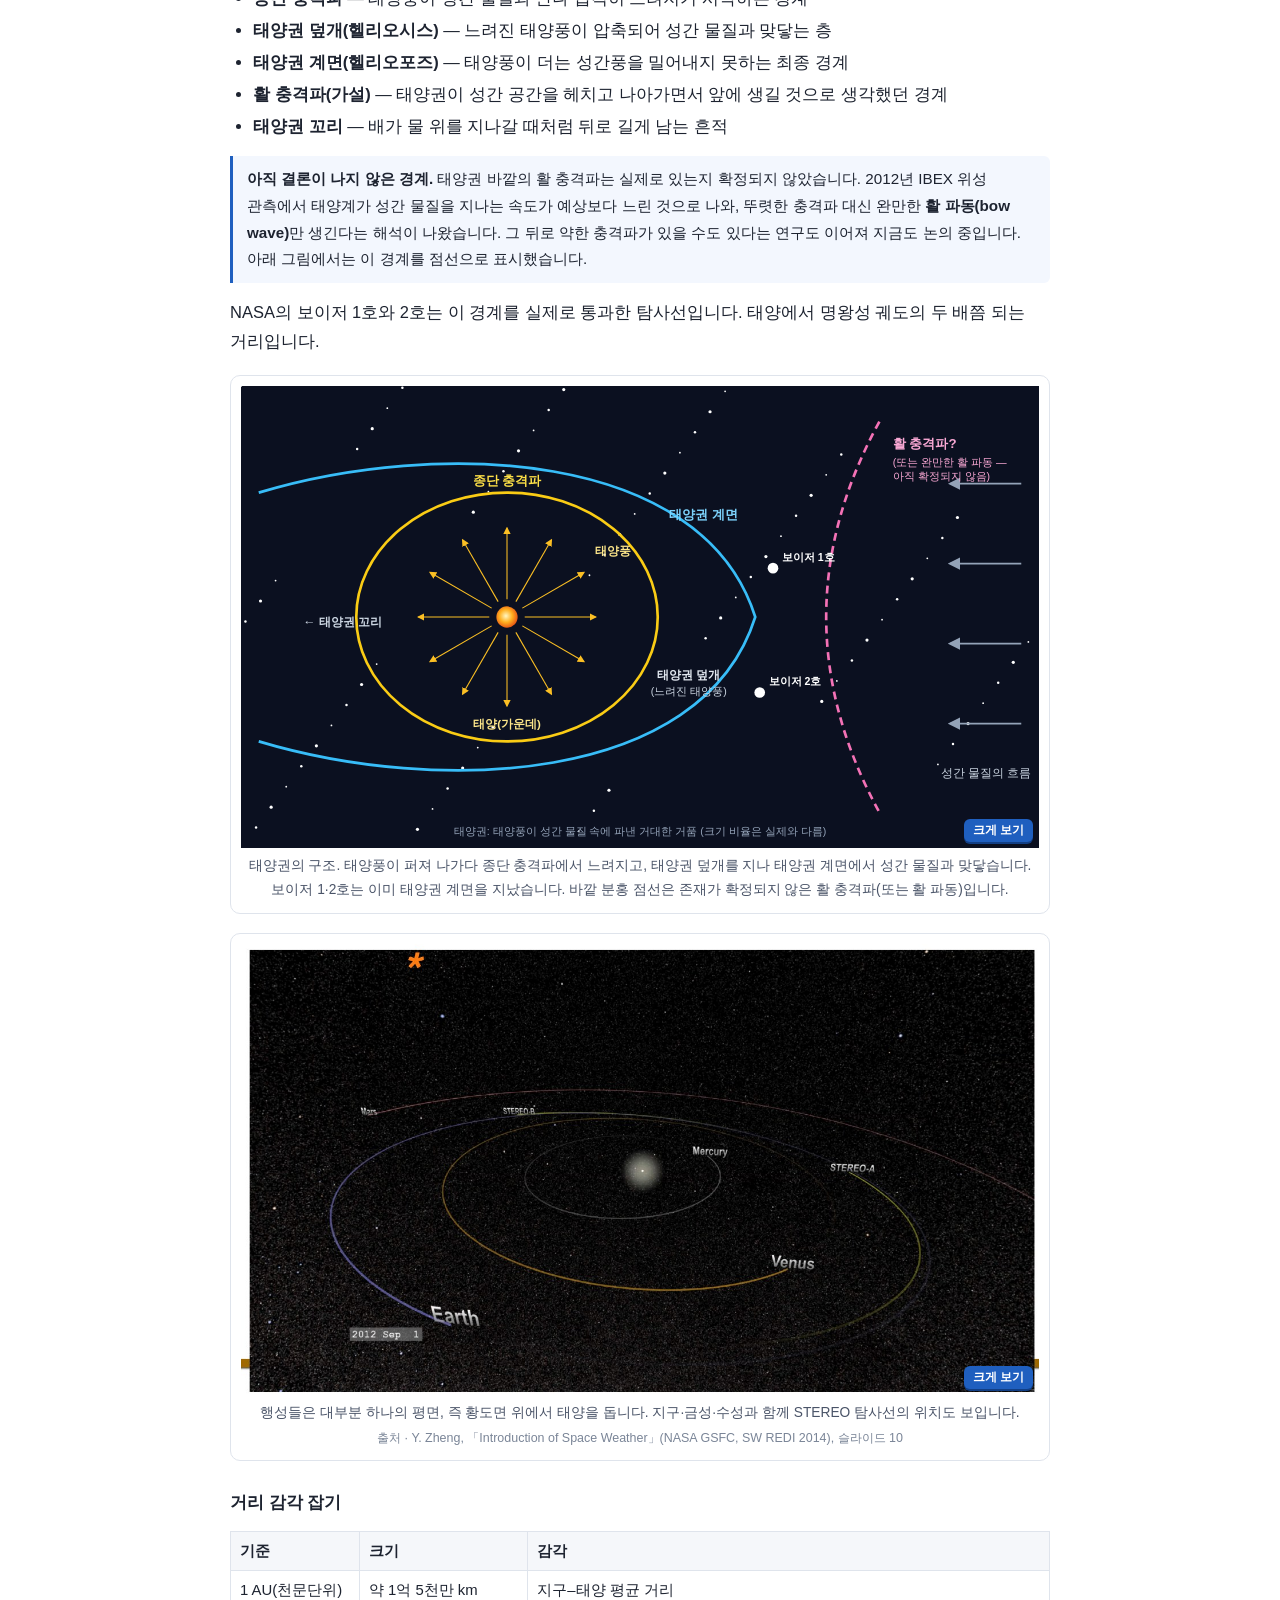
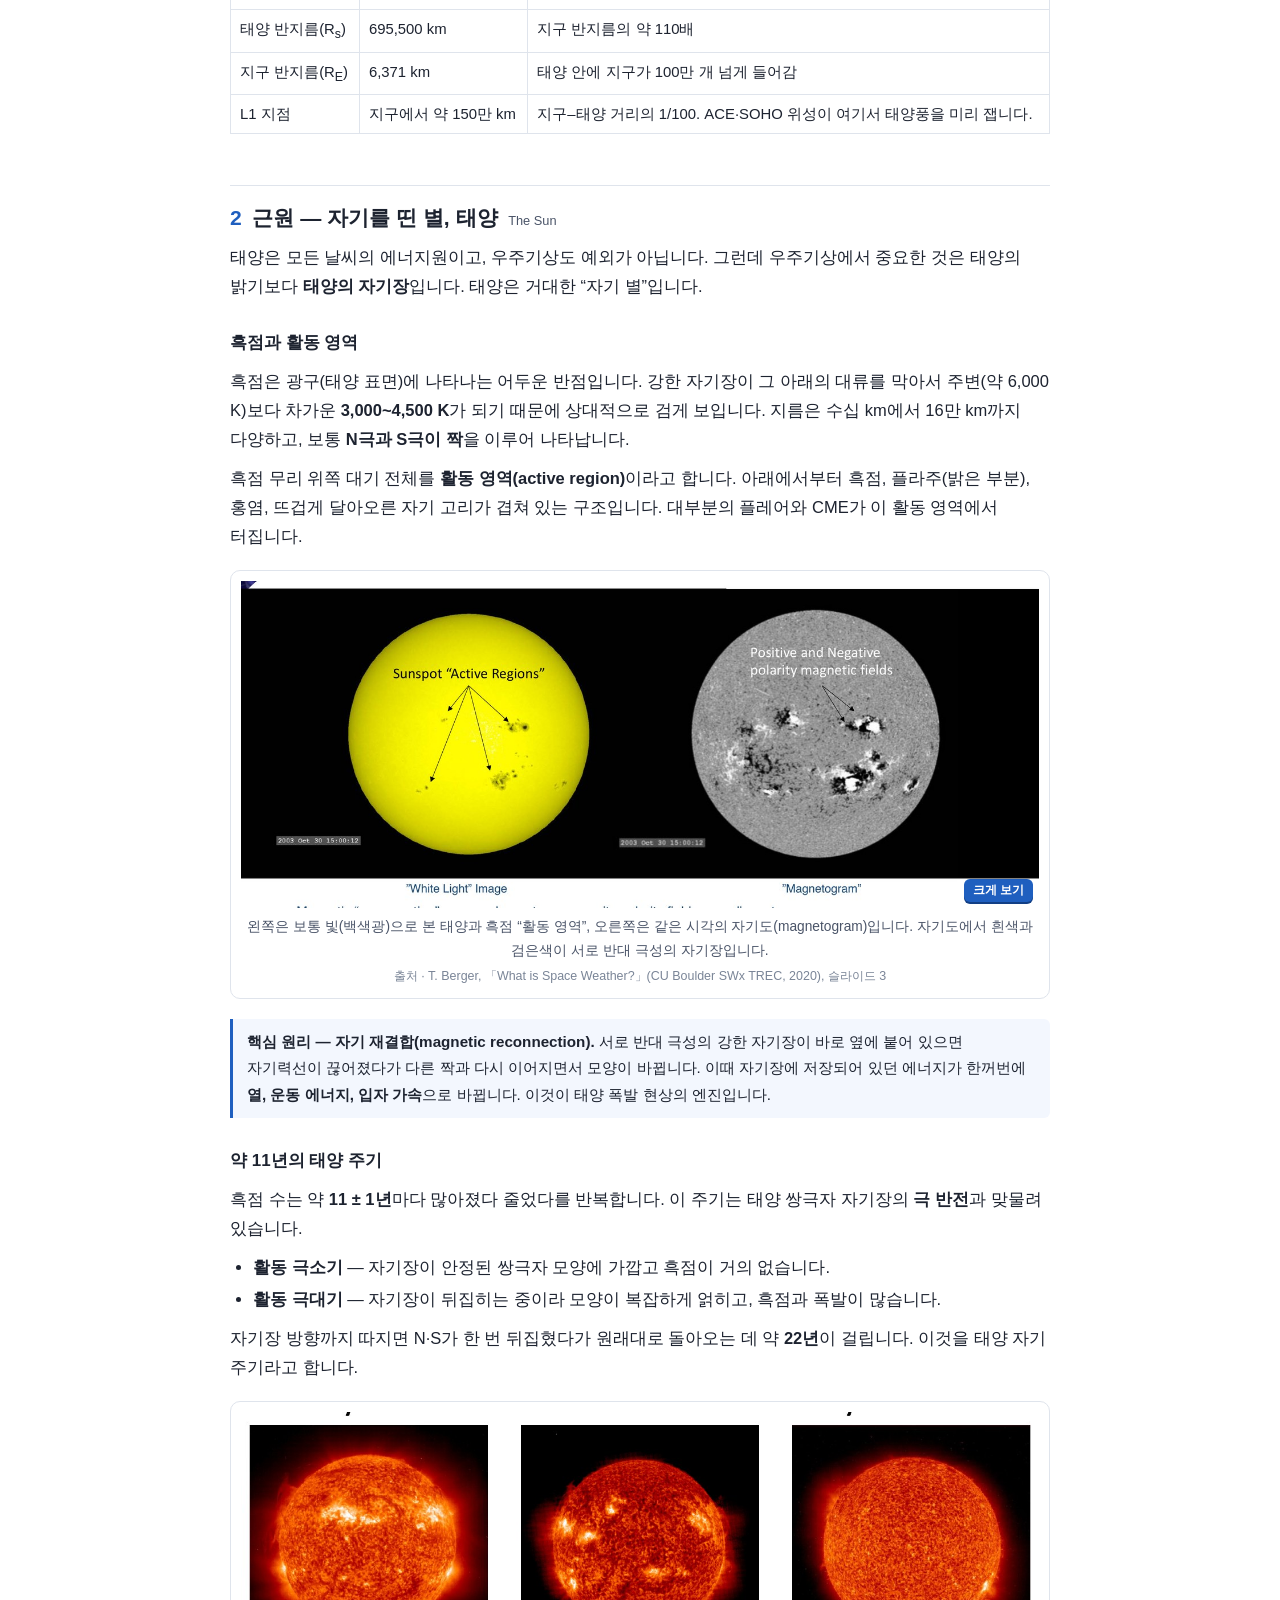
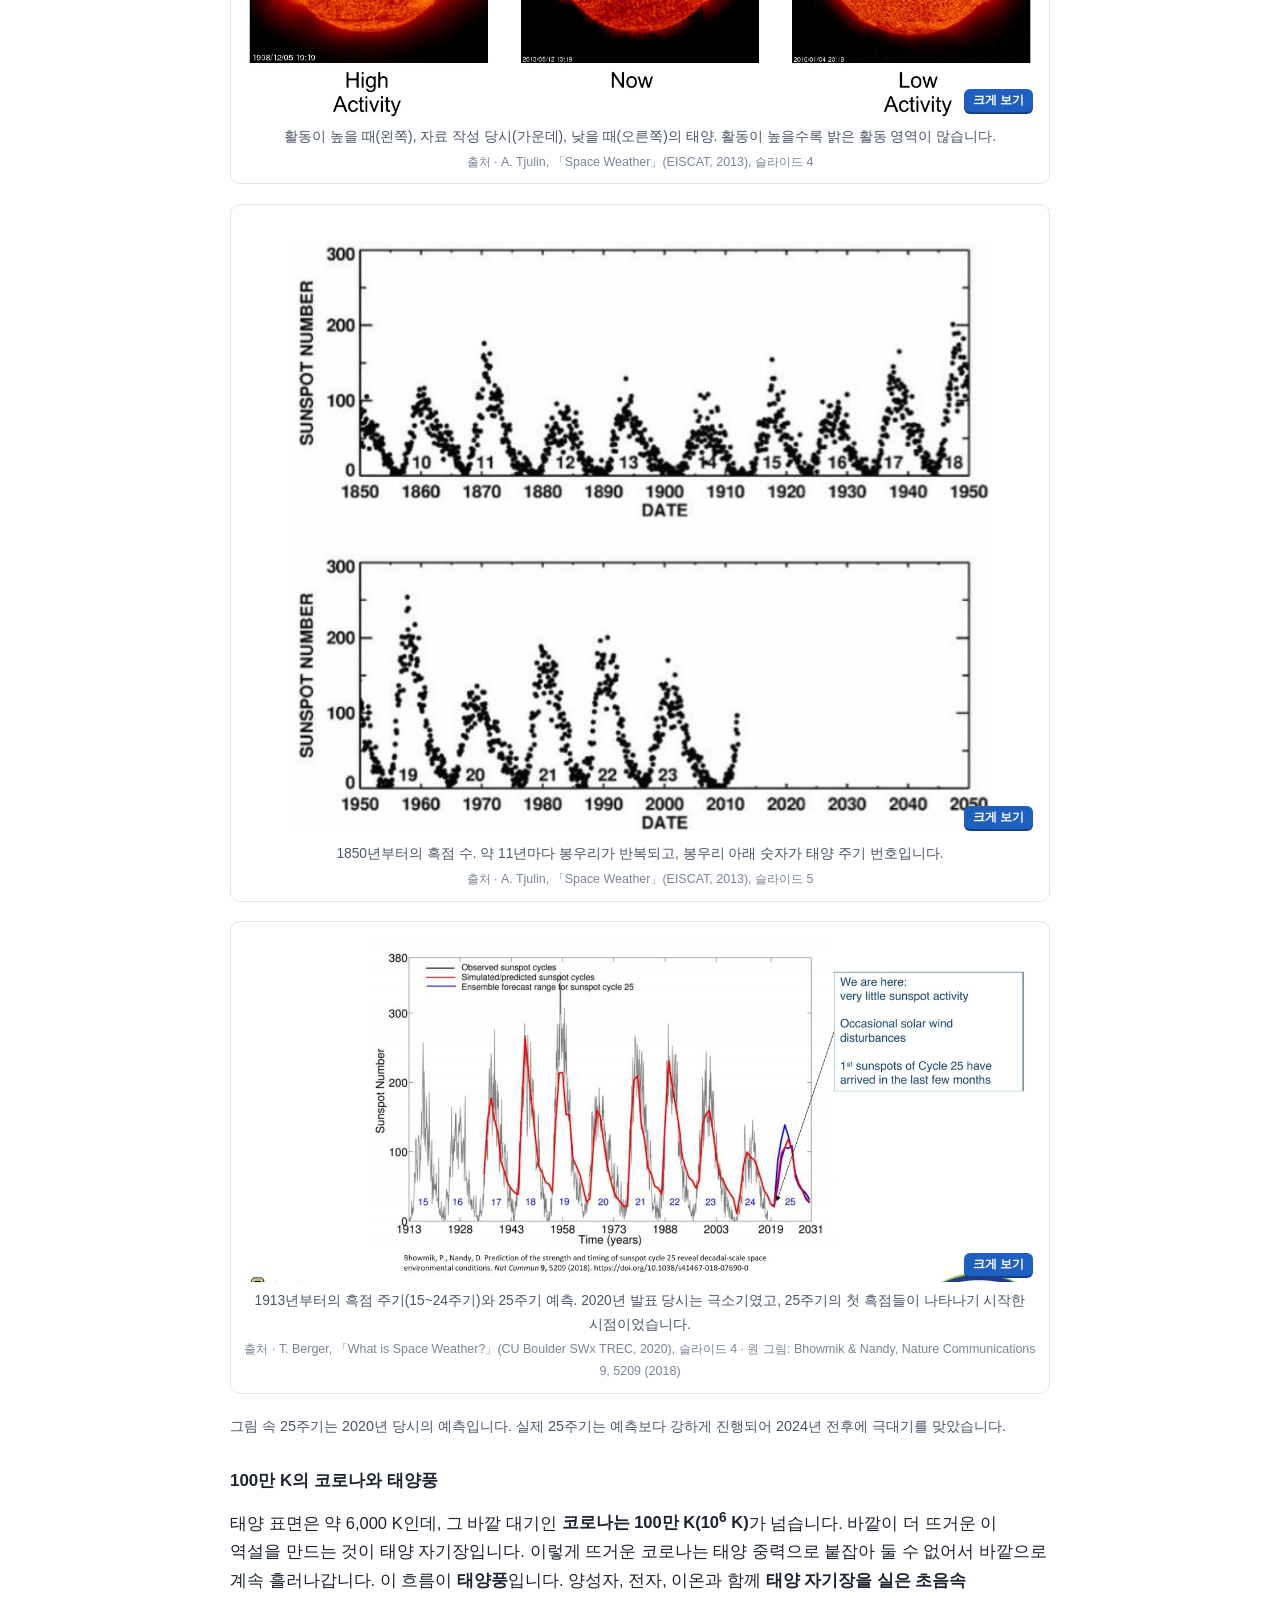
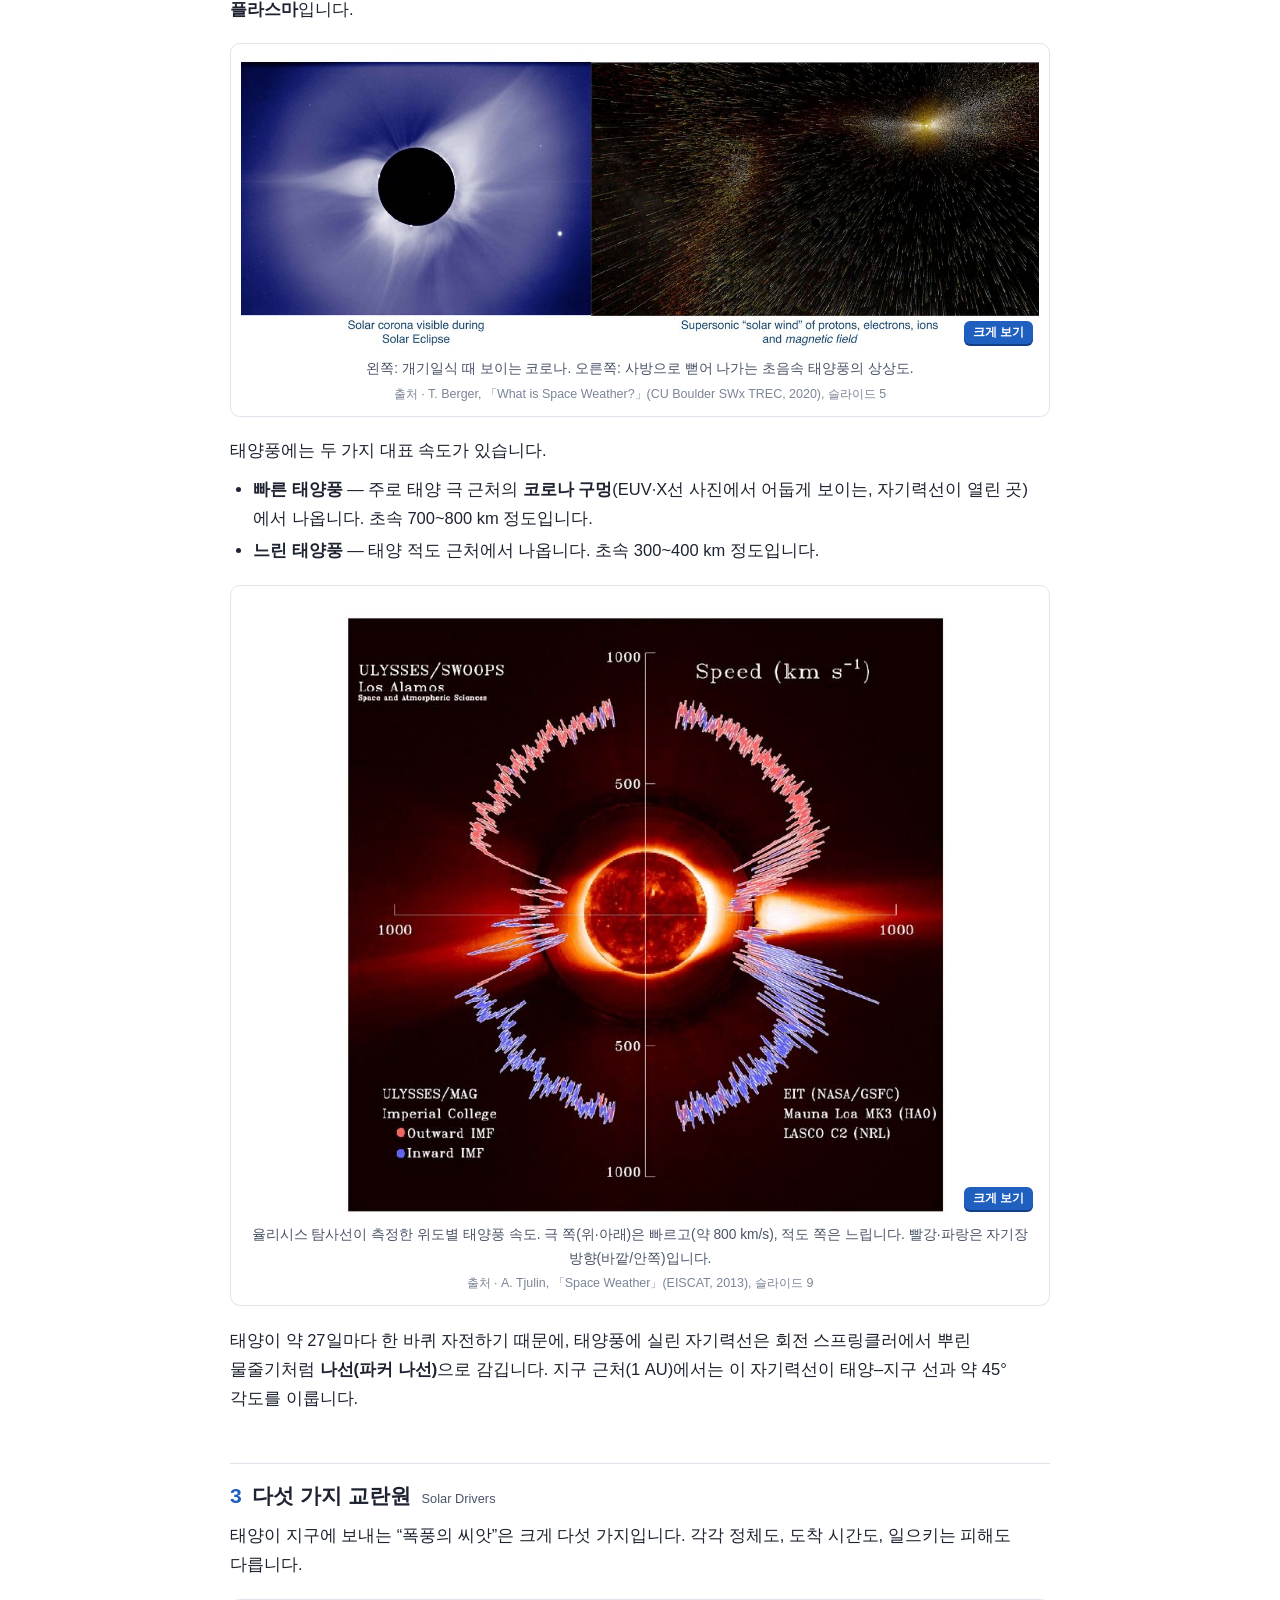
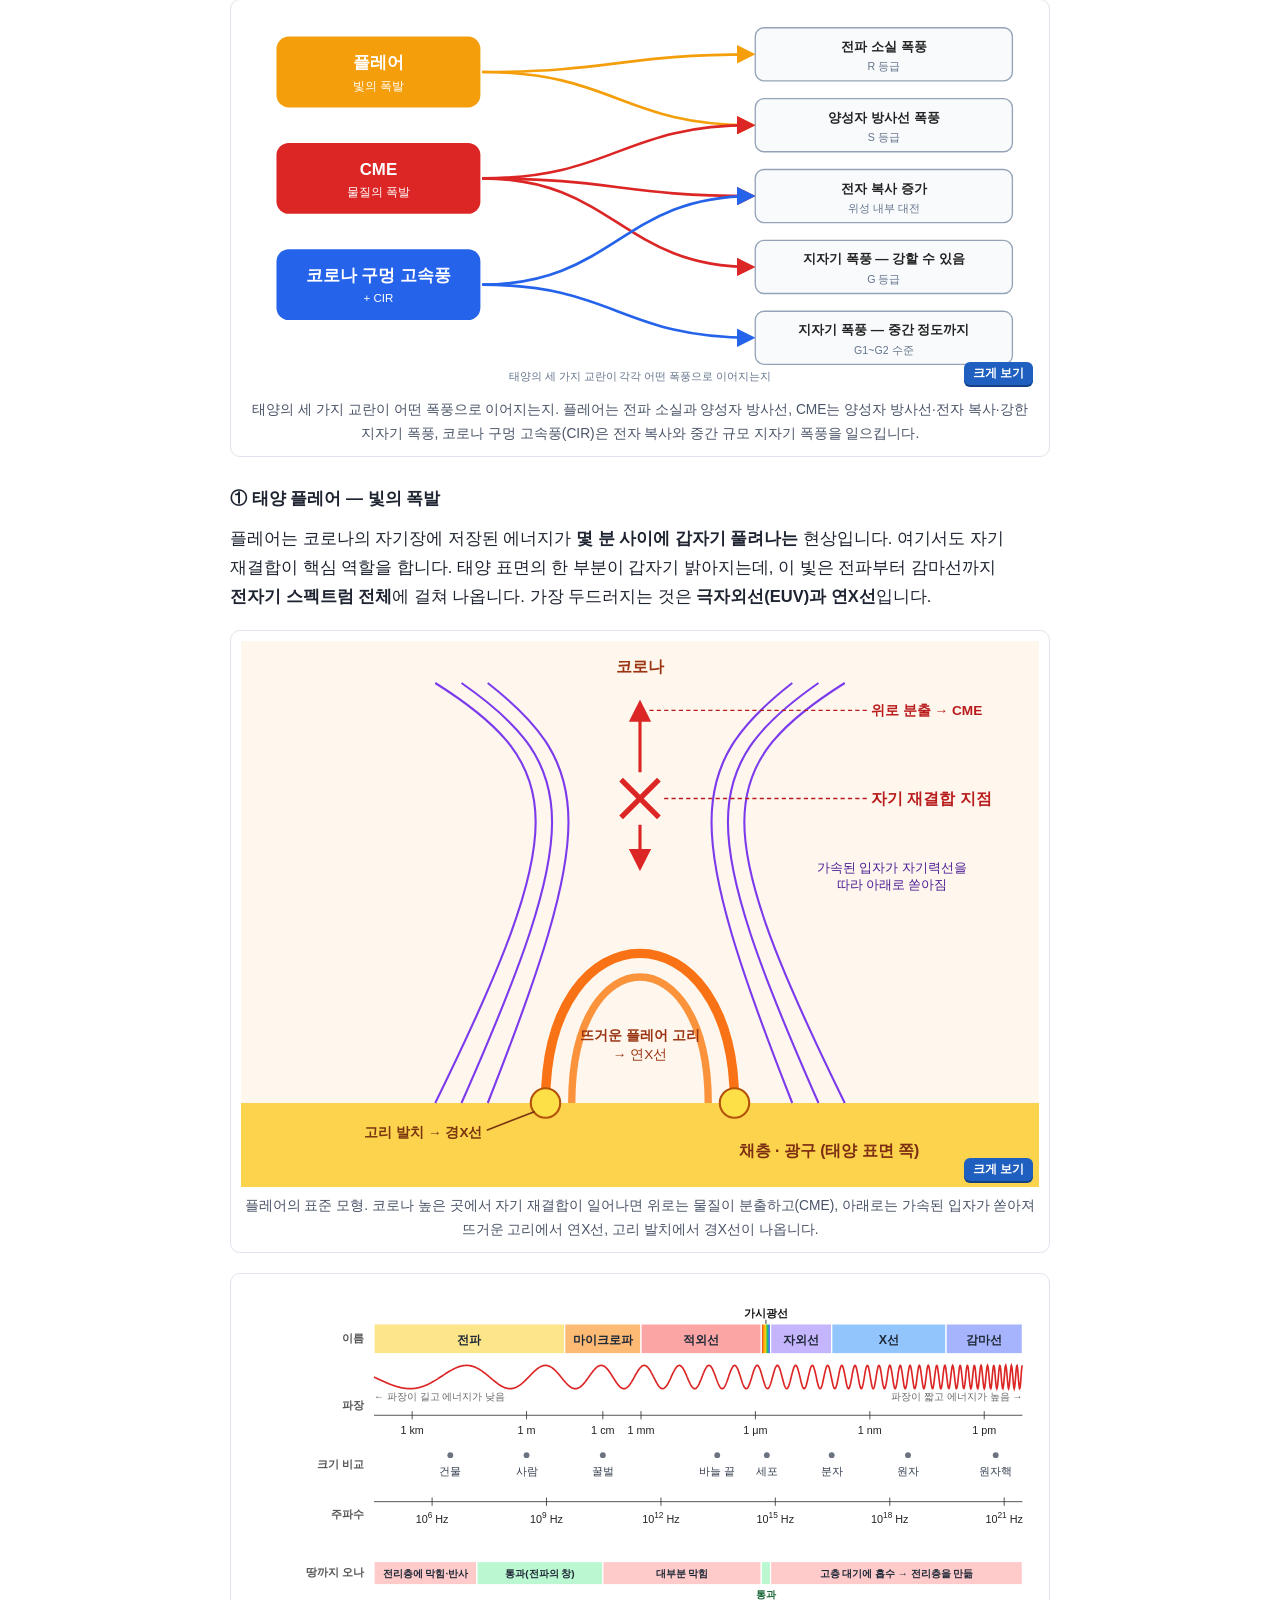
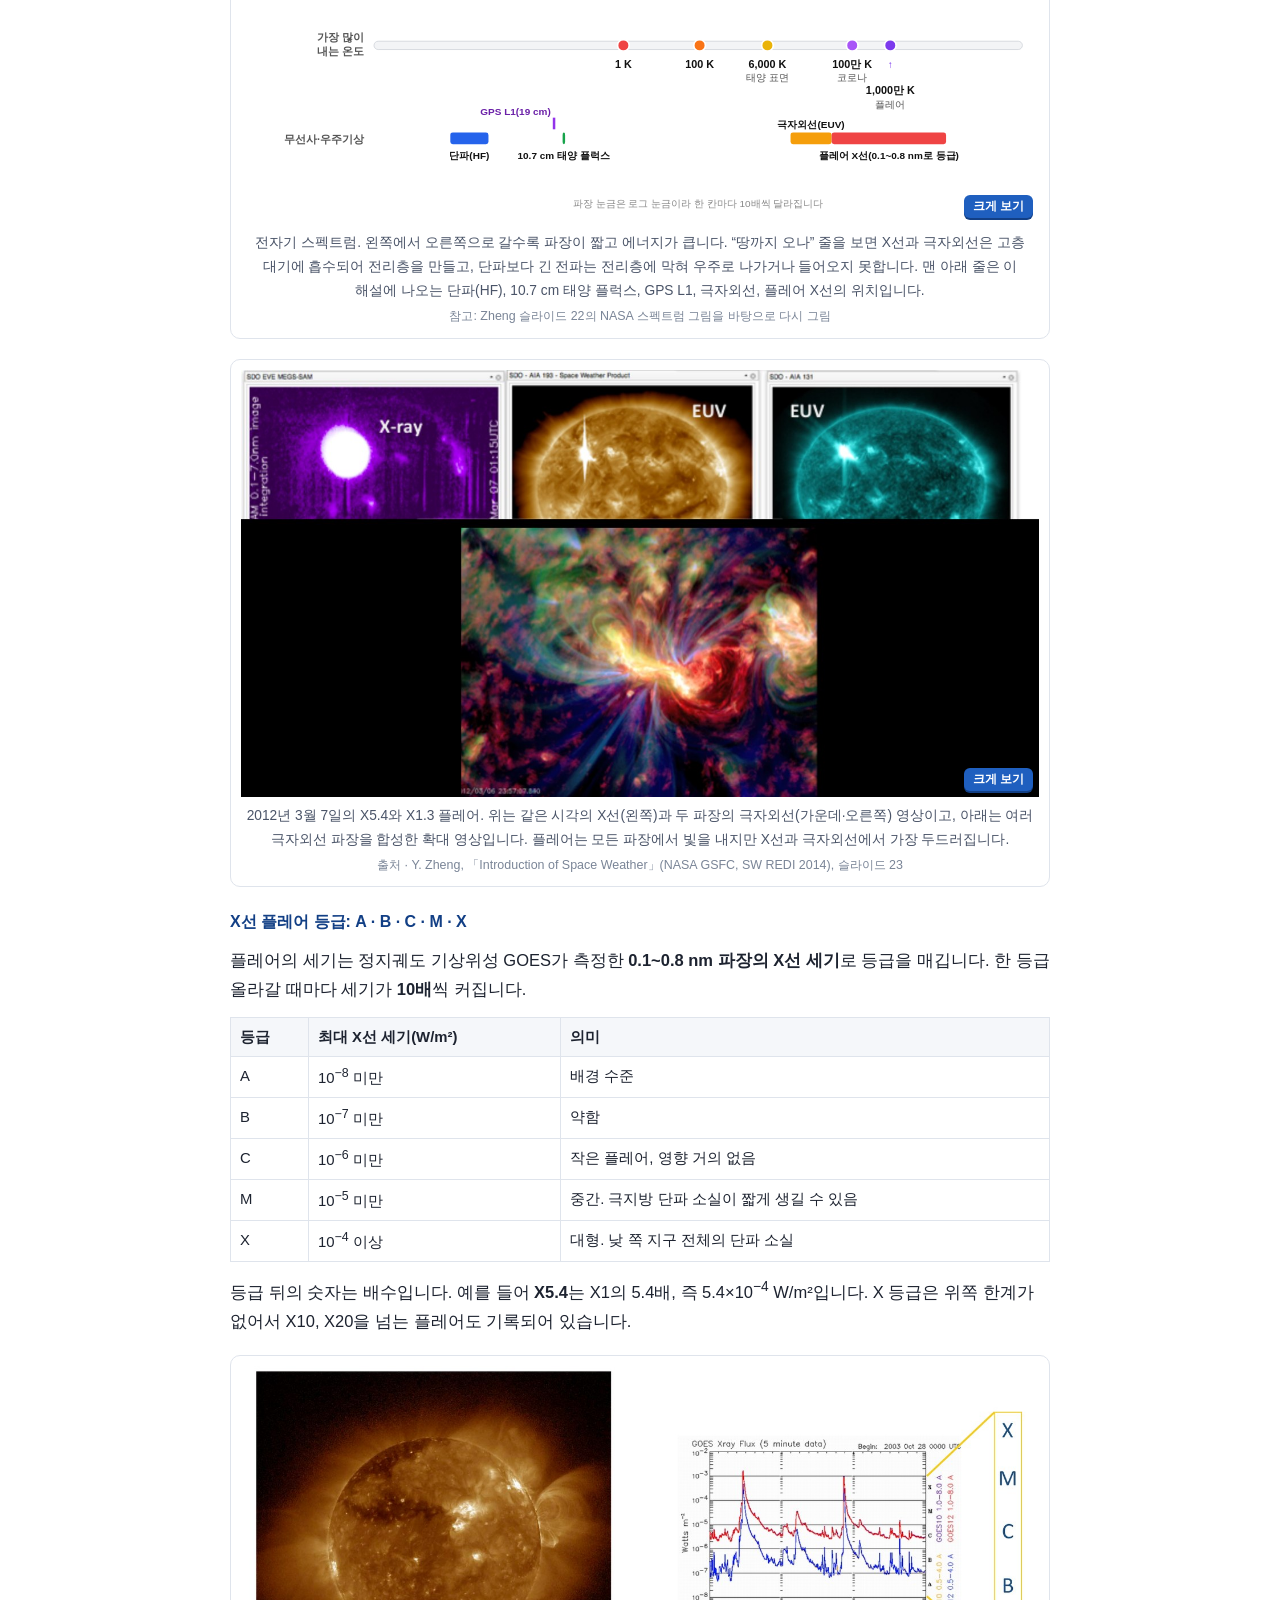
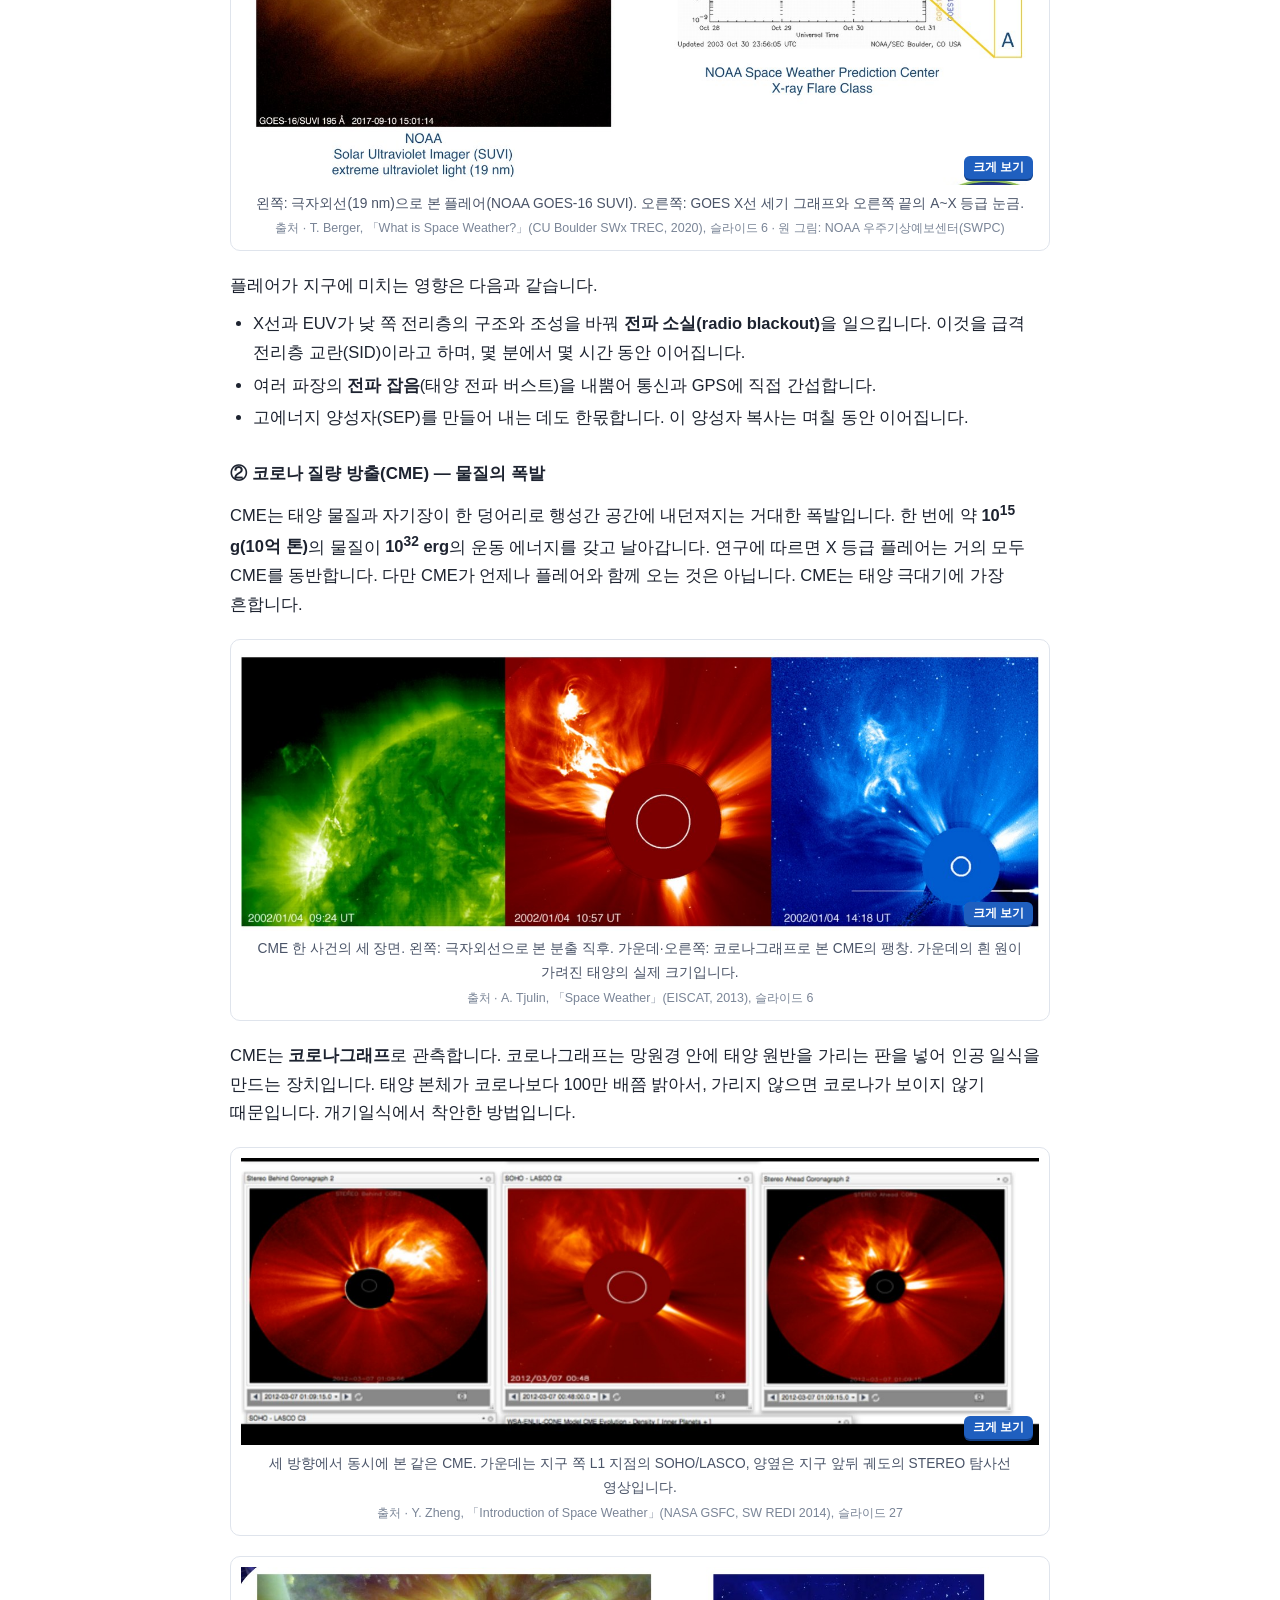
==== commit 59747a85: "Add files via upload" ====
--- a/index.html
+++ b/index.html
@@ -9,49 +9,49 @@
 </head>
 <body>
 
+<div class="wrap">
 <header class="hero">
-  <img class="hero-bg" src="img/zh-01.jpg" alt="">
-  <div class="hero-in">
-    <p class="kicker">아마추어 무선사를 위한 우주 환경 해설</p>
-    <h1>우주기상<span>Space Weather</span></h1>
-    <p class="lead">태양에서 출발한 빛·입자·자기장이 지구 주변 우주를 흔들고, 그 흔들림이 단파 통신·GPS·위성·전력망까지 닿는 과정을 처음부터 끝까지 따라가 봅니다.</p>
-    <p class="hero-src">배경 그림 출처: Y. Zheng, 「Introduction of Space Weather」(NASA GSFC, SW REDI 2014) 표지</p>
-    <div class="hero-btns">
-      <a class="btn" href="#s0">처음부터 읽기 ↓</a>
-      <a class="btn ghost" href="glossary.html">우주기상 용어 사전 →</a>
-    </div>
-  </div>
+  <div class="eyebrow">우주 환경 이야기 · 전파와 태양</div>
+  <h1>우주기상 — 태양에서 무선국까지</h1>
+  <p class="lede">태양에서 출발한 빛·입자·자기장은 지구 주변 우주를 흔들고, 그 흔들림은 단파 통신·GPS·위성·전력망까지 닿습니다. 이 해설은 그 사슬을 원인에서 결과까지 차례로 따라갑니다.</p>
+  <ul class="qs">
+    <li>플레어가 터지면 단파는 왜 몇 분 만에 끊길까?</li>
+    <li>오로라가 남쪽에서 보일수록 큰 폭풍인 이유는?</li>
+    <li>“플럭스 150, K 2”는 밴드 상태를 어떻게 말해 줄까?</li>
+  </ul>
+  <p class="lede">12개 단원에 관측 그림과 도식 60여 개, 고장 트리 9단계가 함께 나옵니다.</p>
+  <div class="hero-links"><a class="btn alt" href="glossary.html">우주기상 용어 사전 →</a></div>
 </header>
 
 <nav class="toc" id="toc" aria-label="목차">
-  <div class="toc-in">
-    <a href="#s0">0 들어가며</a>
-    <a href="#s1">1 무대와 크기</a>
-    <a href="#s2">2 태양</a>
-    <a href="#s3">3 교란원</a>
-    <a href="#s4">4 지구의 반응</a>
-    <a href="#s5">5 도착 시간표</a>
-    <a href="#s6">6 피해와 영향</a>
-    <a href="#s7">7 고장 트리</a>
-    <a href="#s8">8 관측·예보</a>
-    <a href="#s9">9 태양 지수</a>
-    <a href="#s10">10 용어 사전</a>
-    <a href="#s11">11 출처</a>
-  </div>
+  <b>목차</b>
+  <ol start="0">
+    <li><a href="#s0">들어가며 — 우주는 비어 있지 않다</a></li>
+    <li><a href="#s1">무대와 크기 감각</a></li>
+    <li><a href="#s2">근원 — 자기를 띤 별, 태양</a></li>
+    <li><a href="#s3">다섯 가지 교란원</a></li>
+    <li><a href="#s4">지구의 반응</a></li>
+    <li><a href="#s5">도착 시간표 — 무엇이 언제 오나</a></li>
+    <li><a href="#s6">피해와 영향</a></li>
+    <li><a href="#s7">한눈에 보는 우주기상 고장 트리</a></li>
+    <li><a href="#s8">관측과 예보</a></li>
+    <li><a href="#s9">무선사를 위한 태양 지수 읽기</a></li>
+    <li><a href="#s10">우주기상 용어 사전</a></li>
+    <li><a href="#s11">출처와 더 읽을거리</a></li>
+  </ol>
 </nav>
 
 <main>
 
 <!-- ===================================================== 0 -->
 <section id="s0">
-<p class="chap">제0장</p>
-<h2>들어가며 — 우주는 비어 있지 않다</h2>
+<h2><span class="no">0</span> 들어가며 — 우주는 비어 있지 않다 <span class="en">Introduction</span></h2>
 
 <p>밤하늘을 보면 우주는 텅 빈 검은 공간처럼 보입니다. 하지만 지구와 태양 사이, 그리고 행성들 사이의 공간은 결코 비어 있지 않습니다. 그곳은 전기를 띤 입자들로 가득 차 있고, 그 입자들은 태양이 만든 자기장에 실려 끊임없이 흘러갑니다. 이 흐름이 잔잔할 때도 있고 폭풍처럼 몰아칠 때도 있습니다. 지구의 날씨처럼 <b>우주에도 날씨가 있는</b> 셈이고, 이것을 <b>우주기상(Space Weather)</b>이라고 부릅니다.</p>
 
 <h3>물질의 제4상태, 플라스마</h3>
 <p>물질은 보통 고체·액체·기체 세 가지 상태로 배웁니다. 기체에 에너지를 계속 주면 원자 속 전자가 떨어져 나가서 <b>양이온과 자유 전자가 뒤섞인 기체</b>가 됩니다. 이것이 <b>플라스마</b>입니다. 전체로 보면 양전하와 음전하의 양이 거의 같아서 전기적으로 중성에 가깝지만(준중성), 입자 하나하나가 전기를 띠고 있어서 전기장·자기장에 함께 반응하는 <b>집단 행동</b>을 보입니다.</p>
-<div class="callout">
+<div class="note">
   <b>놀라운 사실 하나.</b> 우주에 있는 보통 물질의 약 <b>99%</b>가 플라스마 상태입니다. 별의 내부와 대기, 성운, 성간 물질, 그리고 지구의 <b>전리층과 그 위쪽</b>이 모두 플라스마입니다. 플라스마가 자연적으로 생기지 않는 나머지 1%의 공간에 오히려 우리가 살고 있는 것입니다.
 </div>
 
@@ -64,36 +64,35 @@
 <h3>우주기상의 정의 — 네 가지 관점</h3>
 <p>우주기상을 정의하는 문장은 기관마다 조금씩 다릅니다. 나란히 놓고 보면 공통점과 강조점이 잘 드러납니다.</p>
 
-<div class="defs">
-  <div class="def"><p class="who">미국 국가우주기상계획(NSWP)</p><p>태양과 우주 환경의 변하는 상태로서, 우주와 지상의 기술 시스템의 성능·신뢰성에 영향을 주거나 사람의 생명·건강을 위협할 수 있는 것.</p></div>
-  <div class="def"><p class="who">유럽우주국(ESA) ①</p><p>태양과 태양풍 때문에 생기는 지구 <b>자기권·전리층·열권</b>의 환경 조건으로서, 우주·지상 시스템과 서비스의 작동과 신뢰성에 영향을 주거나 재산·사람의 건강을 위협할 수 있는 것.</p></div>
-  <div class="def"><p class="who">유럽우주국(ESA) ②</p><p>우주의 플라스마, 자기장, 복사, 입자 흐름이 사람이 만든 시스템에 어떤 영향을 주는지 다루는 분야. 태양 말고도 <b>은하 우주선</b>처럼 태양 밖에서 오는 원인도 지구 근처 환경을 바꾸므로 우주기상에 포함할 수 있다.</p></div>
-  <div class="def"><p class="who">Eastwood (2008)</p><p>태양과 태양풍, 지구의 자기권·전리층·열권의 상태로서, 우주와 지상 기술 시스템의 성능과 신뢰성에 영향을 주고 사람의 생명이나 건강을 위협할 수 있는 것.</p></div>
-  <div class="def wide"><p class="who">T. Berger (2020, 소형위성 학회용 정의)</p><p>지구 근처 우주, 즉 <b>저궤도(LEO)부터 정지궤도(GEO)와 달 주변 공간</b>까지에서 일어나는 다음 다섯 가지의 변화.</p>
-    <ul class="tight"><li>광자 복사(빛·X선·자외선)</li><li>하전 입자 복사(양성자·전자)</li><li>자기장</li><li>플라스마 밀도</li><li>상층 대기의 조성</li></ul>
+<div class="sum">
+  <div><p><b class="h">미국 국가우주기상계획(NSWP)</b></p><p>태양과 우주 환경의 변하는 상태로서, 우주와 지상의 기술 시스템의 성능·신뢰성에 영향을 주거나 사람의 생명·건강을 위협할 수 있는 것.</p></div>
+  <div><p><b class="h">유럽우주국(ESA) ①</b></p><p>태양과 태양풍 때문에 생기는 지구 <b>자기권·전리층·열권</b>의 환경 조건으로서, 우주·지상 시스템과 서비스의 작동과 신뢰성에 영향을 주거나 재산·사람의 건강을 위협할 수 있는 것.</p></div>
+  <div><p><b class="h">유럽우주국(ESA) ②</b></p><p>우주의 플라스마, 자기장, 복사, 입자 흐름이 사람이 만든 시스템에 어떤 영향을 주는지 다루는 분야. 태양 말고도 <b>은하 우주선</b>처럼 태양 밖에서 오는 원인도 지구 근처 환경을 바꾸므로 우주기상에 포함할 수 있다.</p></div>
+  <div><p><b class="h">Eastwood (2008)</b></p><p>태양과 태양풍, 지구의 자기권·전리층·열권의 상태로서, 우주와 지상 기술 시스템의 성능과 신뢰성에 영향을 주고 사람의 생명이나 건강을 위협할 수 있는 것.</p></div>
+  <div class="wide"><p><b class="h">T. Berger (2020, 소형위성 학회용 정의)</b></p><p>지구 근처 우주, 즉 <b>저궤도(LEO)부터 정지궤도(GEO)와 달 주변 공간</b>까지에서 일어나는 다음 다섯 가지의 변화.</p>
+    <ul><li>광자 복사(빛·X선·자외선)</li><li>하전 입자 복사(양성자·전자)</li><li>자기장</li><li>플라스마 밀도</li><li>상층 대기의 조성</li></ul>
     <p>원인은 두 가지입니다. 지구의 자기장·대기가 <b>태양에서 나온 것들과 상호작용</b>하는 것, 그리고 <b>아래쪽 대기에서 위로 올라오는 교란</b>입니다.</p></div>
 </div>
 
 <p>정리하면, 우주기상은 <b>“태양(과 일부 우주 공간)에서 시작된 변화가 지구 주변 우주 환경을 바꾸고, 그 결과 우리 기술과 건강에 영향을 주는 것”</b>입니다. 이 해설은 바로 이 사슬을 원인에서 결과까지 차례로 따라갑니다.</p>
 
 <h3>우주기상을 일으키는 주요 원인</h3>
-<div class="grid2">
-  <div class="card"><p class="tag driver">외부 동인</p><ul class="tight">
+<div class="sum">
+  <div><b class="h">외부 동인</b><ul>
     <li>태양 활동과 태양풍 — 플레어, 코로나 질량 방출(CME), 고에너지 입자(SEP), 코로나 구멍 고속풍</li>
     <li>은하 우주선</li>
     <li>유성체와 우주 쓰레기</li></ul></div>
-  <div class="card"><p class="tag resp">동인이면서 지구의 반응</p><ul class="tight">
+  <div><b class="h">동인이면서 지구의 반응</b><ul>
     <li>태양 고에너지 입자의 자기권 진입</li>
     <li>지구 자기권의 지자기 폭풍과 서브스톰</li>
     <li>복사대(반 앨런대)</li></ul></div>
 </div>
-<p class="note">이 가운데 가장 큰 동인은 단연 <b>태양</b>입니다. 그래서 이 해설의 중심도 태양입니다.</p>
+<p class="small">이 가운데 가장 큰 동인은 단연 <b>태양</b>입니다. 그래서 이 해설의 중심도 태양입니다.</p>
 </section>
 
 <!-- ===================================================== 1 -->
 <section id="s1">
-<p class="chap">제1장</p>
-<h2>무대와 크기 감각</h2>
+<h2><span class="no">1</span> 무대와 크기 감각 <span class="en">The Stage</span></h2>
 <p>우주기상이 펼쳐지는 무대는 태양 표면에서 시작해 지구의 고층 대기에서 끝납니다. 그 사이를 크게 네 영역으로 나눕니다.</p>
 
 <ol class="steps">
@@ -114,7 +113,7 @@
   <li><b>활 충격파(가설)</b> — 태양권이 성간 공간을 헤치고 나아가면서 앞에 생길 것으로 생각했던 경계</li>
   <li><b>태양권 꼬리</b> — 배가 물 위를 지나갈 때처럼 뒤로 길게 남는 흔적</li>
 </ul>
-<div class="callout"><b>아직 결론이 나지 않은 경계.</b> 태양권 바깥의 활 충격파는 실제로 있는지 확정되지 않았습니다. 2012년 IBEX 위성 관측에서 태양계가 성간 물질을 지나는 속도가 예상보다 느린 것으로 나와, 뚜렷한 충격파 대신 완만한 <b>활 파동(bow wave)</b>만 생긴다는 해석이 나왔습니다. 그 뒤로 약한 충격파가 있을 수도 있다는 연구도 이어져 지금도 논의 중입니다. 아래 그림에서는 이 경계를 점선으로 표시했습니다.</div>
+<div class="note"><b>아직 결론이 나지 않은 경계.</b> 태양권 바깥의 활 충격파는 실제로 있는지 확정되지 않았습니다. 2012년 IBEX 위성 관측에서 태양계가 성간 물질을 지나는 속도가 예상보다 느린 것으로 나와, 뚜렷한 충격파 대신 완만한 <b>활 파동(bow wave)</b>만 생긴다는 해석이 나왔습니다. 그 뒤로 약한 충격파가 있을 수도 있다는 연구도 이어져 지금도 논의 중입니다. 아래 그림에서는 이 경계를 점선으로 표시했습니다.</div>
 <p>NASA의 보이저 1호와 2호는 이 경계를 실제로 통과한 탐사선입니다. 태양에서 명왕성 궤도의 두 배쯤 되는 거리입니다.</p>
 
 <figure class="fig"><button type="button" class="zoom" aria-label="그림 크게 보기"><img src="img/sw-heliosphere.svg" alt="태양권의 구조" loading="lazy" decoding="async"></button><figcaption>태양권의 구조. 태양풍이 퍼져 나가다 종단 충격파에서 느려지고, 태양권 덮개를 지나 태양권 계면에서 성간 물질과 맞닿습니다. 보이저 1·2호는 이미 태양권 계면을 지났습니다. 바깥 분홍 점선은 존재가 확정되지 않은 활 충격파(또는 활 파동)입니다.</figcaption></figure>
@@ -122,7 +121,7 @@
 <figure class="fig"><button type="button" class="zoom" aria-label="그림 크게 보기"><img src="img/zh-10.jpg" alt="행성들은 대부분 하나의 평면, 즉 황도면 위에서 태양을 돕니다" loading="lazy" decoding="async"></button><figcaption>행성들은 대부분 하나의 평면, 즉 황도면 위에서 태양을 돕니다. 지구·금성·수성과 함께 STEREO 탐사선의 위치도 보입니다.<span class="src">Y. Zheng, 「Introduction of Space Weather」(NASA GSFC, SW REDI 2014), 슬라이드 10</span></figcaption></figure>
 
 <h3>거리 감각 잡기</h3>
-<div class="tablewrap"><table>
+<div class="tbl"><table>
 <tr><th>기준</th><th>크기</th><th>감각</th></tr>
 <tr><td>1 AU(천문단위)</td><td>약 1억 5천만 km</td><td>지구–태양 평균 거리</td></tr>
 <tr><td>태양 반지름(R<sub>s</sub>)</td><td>695,500 km</td><td>지구 반지름의 약 110배</td></tr>
@@ -134,8 +133,7 @@
 
 <!-- ===================================================== 2 -->
 <section id="s2">
-<p class="chap">제2장</p>
-<h2>근원 — 자기를 띤 별, 태양</h2>
+<h2><span class="no">2</span> 근원 — 자기를 띤 별, 태양 <span class="en">The Sun</span></h2>
 
 <p>태양은 모든 날씨의 에너지원이고, 우주기상도 예외가 아닙니다. 그런데 우주기상에서 중요한 것은 태양의 밝기보다 <b>태양의 자기장</b>입니다. 태양은 거대한 “자기 별”입니다.</p>
 
@@ -145,7 +143,7 @@
 
 <figure class="fig"><button type="button" class="zoom" aria-label="그림 크게 보기"><img src="img/be-03.jpg" alt="왼쪽은 보통 빛(백색광)으로 본 태양과 흑점 “활동 영역”, 오른쪽은 같은 시각의 자기도(magnetogram)입니다" loading="lazy" decoding="async"></button><figcaption>왼쪽은 보통 빛(백색광)으로 본 태양과 흑점 “활동 영역”, 오른쪽은 같은 시각의 자기도(magnetogram)입니다. 자기도에서 흰색과 검은색이 서로 반대 극성의 자기장입니다.<span class="src">T. Berger, 「What is Space Weather?」(CU Boulder SWx TREC, 2020), 슬라이드 3</span></figcaption></figure>
 
-<div class="callout key">
+<div class="note">
   <b>핵심 원리 — 자기 재결합(magnetic reconnection).</b> 서로 반대 극성의 강한 자기장이 바로 옆에 붙어 있으면 자기력선이 끊어졌다가 다른 짝과 다시 이어지면서 모양이 바뀝니다. 이때 자기장에 저장되어 있던 에너지가 한꺼번에 <b>열, 운동 에너지, 입자 가속</b>으로 바뀝니다. 이것이 태양 폭발 현상의 엔진입니다.
 </div>
 
@@ -163,7 +161,7 @@
 
 <figure class="fig"><button type="button" class="zoom" aria-label="그림 크게 보기"><img src="img/be-04.jpg" alt="1913년부터의 흑점 주기(15~24주기)와 25주기 예측" loading="lazy" decoding="async"></button><figcaption>1913년부터의 흑점 주기(15~24주기)와 25주기 예측. 2020년 발표 당시는 극소기였고, 25주기의 첫 흑점들이 나타나기 시작한 시점이었습니다.<span class="src">T. Berger, 「What is Space Weather?」(CU Boulder SWx TREC, 2020), 슬라이드 4 · 원 그림: Bhowmik & Nandy, Nature Communications 9, 5209 (2018)</span></figcaption></figure>
 
-<p class="note">그림 속 25주기는 2020년 당시의 예측입니다. 실제 25주기는 예측보다 강하게 진행되어 2024년 전후에 극대기를 맞았습니다.</p>
+<p class="small">그림 속 25주기는 2020년 당시의 예측입니다. 실제 25주기는 예측보다 강하게 진행되어 2024년 전후에 극대기를 맞았습니다.</p>
 
 <h3>100만 K의 코로나와 태양풍</h3>
 <p>태양 표면은 약 6,000 K인데, 그 바깥 대기인 <b>코로나는 100만 K(10<sup>6</sup> K)</b>가 넘습니다. 바깥이 더 뜨거운 이 역설을 만드는 것이 태양 자기장입니다. 이렇게 뜨거운 코로나는 태양 중력으로 붙잡아 둘 수 없어서 바깥으로 계속 흘러나갑니다. 이 흐름이 <b>태양풍</b>입니다. 양성자, 전자, 이온과 함께 <b>태양 자기장을 실은 초음속 플라스마</b>입니다.</p>
@@ -183,8 +181,7 @@
 
 <!-- ===================================================== 3 -->
 <section id="s3">
-<p class="chap">제3장</p>
-<h2>다섯 가지 교란원</h2>
+<h2><span class="no">3</span> 다섯 가지 교란원 <span class="en">Solar Drivers</span></h2>
 <p>태양이 지구에 보내는 “폭풍의 씨앗”은 크게 다섯 가지입니다. 각각 정체도, 도착 시간도, 일으키는 피해도 다릅니다.</p>
 
 <figure class="fig"><button type="button" class="zoom" aria-label="그림 크게 보기"><img src="img/sw-drivers.svg" alt="태양의 세 가지 교란이 어떤 폭풍으로 이어지는지" loading="lazy" decoding="async"></button><figcaption>태양의 세 가지 교란이 어떤 폭풍으로 이어지는지. 플레어는 전파 소실과 양성자 방사선, CME는 양성자 방사선·전자 복사·강한 지자기 폭풍, 코로나 구멍 고속풍(CIR)은 전자 복사와 중간 규모 지자기 폭풍을 일으킵니다.</figcaption></figure>
@@ -200,7 +197,7 @@
 
 <h4>X선 플레어 등급: A · B · C · M · X</h4>
 <p>플레어의 세기는 정지궤도 기상위성 GOES가 측정한 <b>0.1~0.8 nm 파장의 X선 세기</b>로 등급을 매깁니다. 한 등급 올라갈 때마다 세기가 <b>10배</b>씩 커집니다.</p>
-<div class="tablewrap"><table>
+<div class="tbl"><table>
 <tr><th>등급</th><th>최대 X선 세기(W/m²)</th><th>의미</th></tr>
 <tr><td>A</td><td>10<sup>−8</sup> 미만</td><td>배경 수준</td></tr>
 <tr><td>B</td><td>10<sup>−7</sup> 미만</td><td>약함</td></tr>
@@ -230,7 +227,7 @@
 
 <figure class="fig"><button type="button" class="zoom" aria-label="그림 크게 보기"><img src="img/be-09.jpg" alt="왼쪽: SDO 위성의 극자외선 영상으로 본 분출" loading="lazy" decoding="async"></button><figcaption>왼쪽: SDO 위성의 극자외선 영상으로 본 분출. 오른쪽: SOHO 코로나그래프로 본 CME.<span class="src">T. Berger, 「What is Space Weather?」(CU Boulder SWx TREC, 2020), 슬라이드 9 · 원 그림: NASA SDO, ESA/NASA SOHO</span></figcaption></figure>
 
-<div class="callout">
+<div class="note">
   <b>예보의 핵심 난제.</b> CME는 태양계의 <b>어느 방향으로나</b> 날아갈 수 있습니다. 그래서 예보관이 가장 먼저 답해야 하는 질문은 “이 CME가 지구에 맞을 것인가?”입니다. 코로나그래프에서 태양을 고리 모양으로 둘러싸며 퍼지는 <b>헤일로 CME</b>는 관측자(지구) 쪽이나 그 반대쪽으로 오는 것입니다. 지구를 향한 헤일로 CME 가운데 상당수가 지자기 폭풍을 일으키는데, 그 비율은 연구에 따라 대략 절반에서 70% 정도로 차이가 납니다(용어집 [G]은 약 70%로 적고 있습니다).
 </div>
 
@@ -263,8 +260,7 @@
 
 <!-- ===================================================== 4 -->
 <section id="s4">
-<p class="chap">제4장</p>
-<h2>지구의 반응</h2>
+<h2><span class="no">4</span> 지구의 반응 <span class="en">Earth's Response</span></h2>
 <p>태양에서 출발한 교란이 지구에 닿으면, 지구의 자기권·전리층·고층 대기가 연쇄적으로 반응합니다. 이 장에서는 지구 쪽에서 일어나는 일을 봅니다.</p>
 
 <h3>지구 자기권 — 지구의 방패</h3>
@@ -287,14 +283,14 @@
 <h3>지자기 폭풍</h3>
 <p><b>지자기 폭풍</b>은 지구 자기권 전체가 일시적으로 크게 흔들리는 현상입니다. 대개 앞에서 본 원인 하나 또는 여럿이 겹쳐서 일어나며, 보통 <b>24~48시간</b>, 길면 3~6일 이어집니다. 가장 강한 폭풍은 빠르고 남향 자기장을 품은 CME가 지구를 정면으로 때릴 때 생깁니다.</p>
 
-<p class="note">참고로 CIR이 일으키는 지자기 폭풍은 기껏해야 중간 규모입니다. 정말 큰 폭풍은 거의 언제나 CME에서 나옵니다(Zheng, 슬라이드 36).</p>
+<p class="small">참고로 CIR이 일으키는 지자기 폭풍은 기껏해야 중간 규모입니다. 정말 큰 폭풍은 거의 언제나 CME에서 나옵니다(Zheng, 슬라이드 36).</p>
 
 <h3>반 앨런 복사대와 “킬러 전자”</h3>
 <p>지구 자기장에는 고에너지 입자가 갇혀 도는 도넛 모양의 띠가 두 겹 있습니다. 이것이 <b>반 앨런 복사대</b>입니다. 안쪽 띠는 주로 양성자, 바깥 띠는 주로 전자로 되어 있습니다. 복사대의 세기는 CME나 지자기 폭풍 때 크게 출렁입니다. 특히 바깥 띠의 <b>상대론적 전자(“킬러 전자”)</b>는 위성 내부로 파고들어 전하를 쌓고, 나중에 방전해서 전자 부품을 망가뜨립니다.</p>
 
 <figure class="fig"><button type="button" class="zoom" aria-label="그림 크게 보기"><img src="img/be-11.jpg" alt="반 앨런 복사대" loading="lazy" decoding="async"></button><figcaption>반 앨런 복사대. 색은 상대론적 전자의 양으로, 빨강일수록 많습니다. 위쪽에 정지궤도(GEO), 중궤도(MEO), 저궤도(LEO)의 위치가 표시되어 있습니다. GPS 같은 중궤도 위성은 복사대 한가운데를 돕니다.<span class="src">T. Berger, 「What is Space Weather?」(CU Boulder SWx TREC, 2020), 슬라이드 11 · 원 그림: NASA Van Allen Probes, Johns Hopkins 응용물리연구소</span></figcaption></figure>
 
-<div class="callout warn">
+<div class="myth">
   <b>사람이 만든 복사대.</b> 1962년 7월 9일 미국은 고도 400 km에서 1.4메가톤급 핵실험(스타피시 프라임)을 했습니다. 이때 만들어진 인공 복사대는 몇 년 동안 남아서 <b>당시 저궤도 위성의 약 3분의 2</b>를 손상시키거나 파괴했습니다. 오른쪽 그림처럼 자연 복사대도 2015년 성 패트릭의 날 폭풍 같은 큰 지자기 폭풍 때 구조가 크게 바뀝니다.
 </div>
 
@@ -325,8 +321,7 @@
 
 <!-- ===================================================== 5 -->
 <section id="s5">
-<p class="chap">제5장</p>
-<h2>도착 시간표 — 무엇이 언제 오나</h2>
+<h2><span class="no">5</span> 도착 시간표 — 무엇이 언제 오나 <span class="en">Arrival Times</span></h2>
 <p>태양에서 큰 폭발이 일어나면, 그 결과물은 <b>서로 다른 속도로</b> 지구에 도착합니다. 아래는 <b>대표적인 시간 규모</b>입니다. 모든 플레어에 CME나 고에너지 입자가 따라오는 것은 아니고, CME가 지구를 비껴가면 세 번째 도착은 없습니다. 실제 도착 시간도 사건마다 크게 다릅니다. 이 순서를 알면 “방금 단파가 끊긴 것”과 “이틀 뒤 오로라”가 같은 사건에서 나왔다는 것을 이해할 수 있습니다.</p>
 
 <div class="timeline">
@@ -339,7 +334,7 @@
 
 <h3>꼭 구별해야 할 것 — 방사선 폭풍 vs 지자기 폭풍</h3>
 <p>둘 다 “태양 폭풍”이라고 뭉뚱그려 부르기 쉽지만 전혀 다른 현상입니다.</p>
-<div class="tablewrap"><table>
+<div class="tbl"><table>
 <tr><th></th><th>방사선 폭풍</th><th>지자기 폭풍</th></tr>
 <tr><td>원인</td><td>태양 고에너지 입자(SEP)</td><td>CME(또는 CIR)의 충돌</td></tr>
 <tr><td>정체</td><td>빛의 속도에 가까운 양성자·이온의 비</td><td>자기권 전체의 흔들림</td></tr>
@@ -359,8 +354,7 @@
 
 <!-- ===================================================== 6 -->
 <section id="s6">
-<p class="chap">제6장</p>
-<h2>피해와 영향</h2>
+<h2><span class="no">6</span> 피해와 영향 <span class="en">Impacts</span></h2>
 <p>우주기상이 왜 중요할까요? 현대 사회를 떠받치는 기술 대부분이 우주 환경에 노출되어 있기 때문입니다.</p>
 
 <figure class="fig"><button type="button" class="zoom" aria-label="그림 크게 보기"><img src="img/sw-overview.svg" alt="한눈에 보는 우주기상" loading="lazy" decoding="async"></button><figcaption>한눈에 보는 우주기상. 태양에서 나온 플레어의 빛, CME 플라스마 구름, 태양풍이 지구 자기장을 흔들고, 그 영향이 인공위성·GPS, 우주정거장, 송유관, 전력망, 항공 통신, 상수도(전력에 의존하는 정수 시설)까지 미칩니다.<span class="src ref">참고: Zheng 슬라이드 16의 삽화를 바탕으로 다시 그림</span></figcaption></figure>
@@ -388,12 +382,12 @@
   <li><b>태양 전파 버스트</b>: 드물지만 L밴드(1~2 GHz)에서 아주 강한 전파 버스트가 일어나면, 햇빛이 비치는 쪽 수신기에서 태양 전파 “잡음”이 약한 GNSS 신호를 덮어 신호 대 잡음비가 떨어지고 추적이 끊길 수 있습니다.</li>
 </ul>
 
-<div class="callout">
+<div class="note">
   <b>사례 — 2006년 12월 6일.</b> 태양 극소기였는데도 엄청난 태양 전파 버스트가 일어나 <b>100만 태양 플럭스 단위(SFU)</b>를 넘었습니다. 그때까지 기록된 어떤 사건보다 10배쯤 강했습니다. 강한 시기는 몇 분에서 수십 분 이어졌고, GPS의 L1(1575.42 MHz)과 L2(1227.60 MHz) 신호에 큰 차이를 만들었습니다. 정밀 측량용 민간 이중 주파수 수신기가 가장 큰 피해를 입었습니다. 연구진은 정밀 위치 서비스가 운영 계획에 태양 전파 버스트를 반영해야 한다고 결론지었습니다(Cerruti 외, 2008, Space Weather).
 </div>
 
 <figure class="fig"><button type="button" class="zoom" aria-label="그림 크게 보기"><img src="img/be-08.jpg" alt="2006년 12월 6일 태양 전파 버스트 때 IGS 관측망 GPS 수신기의 상태(빨강 = 고장, 초록 = 정상)와 아래쪽 1" loading="lazy" decoding="async"></button><figcaption>2006년 12월 6일 태양 전파 버스트 때 IGS 관측망 GPS 수신기의 상태(빨강 = 고장, 초록 = 정상)와 아래쪽 1.6 GHz 태양 전파 세기. 위 지도는 19:14 UTC의 한 순간이고, 아래 그래프의 두 봉우리처럼 전파 세기가 치솟는 동안 햇빛 쪽 수신기에서 장애가 생겼습니다.<span class="src">T. Berger, 「What is Space Weather?」(CU Boulder SWx TREC, 2020), 슬라이드 8 · 원 그림: 코넬대</span></figcaption></figure>
-<p class="note">같은 슬라이드에는 2015년 11월 4일 태양 전파 버스트가 스웨덴 항공 관제 레이더를 교란해 항공편이 멈췄다는 보도도 소개되어 있습니다.</p>
+<p class="small">같은 슬라이드에는 2015년 11월 4일 태양 전파 버스트가 스웨덴 항공 관제 레이더를 교란해 항공편이 멈췄다는 보도도 소개되어 있습니다.</p>
 
 <p>바다에서도 마찬가지입니다. 선박의 항법 오류는 연료 낭비, 좌초, 화물 손상으로 이어질 수 있습니다.</p>
 
@@ -405,9 +399,9 @@
 
 <figure class="fig"><button type="button" class="zoom" aria-label="그림 크게 보기"><img src="img/tj-18.jpg" alt="북유럽 전력망 지도" loading="lazy" decoding="async"></button><figcaption>북유럽 전력망 지도. 길게 뻗은 고압 송전망이 지자기 유도 전류에 노출됩니다.<span class="src">A. Tjulin, 「Space Weather」(EISCAT, 2013), 슬라이드 18</span></figcaption></figure>
 
-<div class="grid2">
-  <div class="card"><p class="tag resp">1989년 3월 13일, 캐나다 퀘벡</p><ul class="tight"><li>CME 뒤에 온 대형 지자기 폭풍</li><li>긴 송전선 고리와 전기가 잘 통하지 않는 암반 지형</li><li>하이드로퀘벡 전력망의 차단기가 연달아 작동</li><li><b>9시간 정전, 600만 명 피해</b></li></ul></div>
-  <div class="card"><p class="tag resp">2003년 10월 30일, 스웨덴 말뫼</p><ul class="tight"><li>CME 뒤에 온 매우 강한 지자기 폭풍(“핼러윈 폭풍”)</li><li>전력망 안에서 자기장 요동이 공진</li><li><b>1시간 정전, 5만 명 피해</b></li></ul></div>
+<div class="sum">
+  <div><b class="h">1989년 3월 13일, 캐나다 퀘벡</b><ul><li>CME 뒤에 온 대형 지자기 폭풍</li><li>긴 송전선 고리와 전기가 잘 통하지 않는 암반 지형</li><li>하이드로퀘벡 전력망의 차단기가 연달아 작동</li><li><b>9시간 정전, 600만 명 피해</b></li></ul></div>
+  <div><b class="h">2003년 10월 30일, 스웨덴 말뫼</b><ul><li>CME 뒤에 온 매우 강한 지자기 폭풍(“핼러윈 폭풍”)</li><li>전력망 안에서 자기장 요동이 공진</li><li><b>1시간 정전, 5만 명 피해</b></li></ul></div>
 </div>
 <p>이런 사건 이후 전력 회사들은 대응 전략을 바꿨습니다. 큰 폭풍 경보가 나오면 송전 부하를 조정하고 예비 설비를 준비합니다.</p>
 
@@ -444,26 +438,25 @@
 
 <!-- ===================================================== 7 -->
 <section id="s7">
-<p class="chap">제7장</p>
-<h2>한눈에 보는 우주기상 고장 트리</h2>
+<h2><span class="no">7</span> 한눈에 보는 우주기상 고장 트리 <span class="en">Fault Tree</span></h2>
 <p>콜로라도대 T. Berger는 우주기상이 원인에서 실제 피해까지 이어지는 길을 하나의 <b>고장 트리(fault tree)</b>로 정리했습니다. 왼쪽 노란 상자가 <b>원인</b>(태양 자기 주기)과 파란 상자가 <b>지구 대기 순환</b>, 가운데 파란 상자들이 <b>물리적 결과</b>, 주황 상자가 <b>기술 시스템의 고장</b>, 맨 오른쪽 빨간 상자가 <b>사회적 결과</b>입니다. 단계마다 진하게 표시된 길을 따라가 보세요.</p>
-<div class="callout warn"><b>읽기 전에.</b> 이 도식은 “이런 연쇄가 일어날 수 있다”는 <b>가능한 영향 경로의 예시</b>이지, 우주기상이 오면 반드시 이렇게 된다는 예측이 아닙니다. 특히 오른쪽 끝의 결과(자율주행 차량 기능 상실, 항공 교통 중단, 우발적 핵전쟁 위험 등)는 중간에 여러 시스템과 사람의 대응이 끼어드는 최악의 시나리오에 가깝습니다.</div>
+<div class="myth"><b>읽기 전에.</b> 이 도식은 “이런 연쇄가 일어날 수 있다”는 <b>가능한 영향 경로의 예시</b>이지, 우주기상이 오면 반드시 이렇게 된다는 예측이 아닙니다. 특히 오른쪽 끝의 결과(자율주행 차량 기능 상실, 항공 교통 중단, 우발적 핵전쟁 위험 등)는 중간에 여러 시스템과 사람의 대응이 끼어드는 최악의 시나리오에 가깝습니다.</div>
 
 <div class="ft" id="ft">
   <div class="ft-bar">
     <button type="button" class="btn" id="ftPrev" aria-label="이전 단계">◀ 이전 단계</button>
-    <span class="ft-count" id="ftCount" aria-live="polite">1 / 9</span>
+    <span class="status" id="ftCount" aria-live="polite">1 / 9 단계</span>
     <button type="button" class="btn" id="ftNext" aria-label="다음 단계">다음 단계 ▶</button>
   </div>
   <div class="ft-dots" id="ftDots" role="group" aria-label="단계 바로 가기"></div>
   <h3 class="ft-title" id="ftTitle"></h3>
   <p class="ft-desc" id="ftDesc"></p>
-  <figure class="fig ft-fig">
+  <figure class="fig">
     <button type="button" class="zoom" id="ftZoom" aria-label="그림 크게 보기"><img id="ftImg" src="img/be-14.png" alt="우주기상 고장 트리"></button>
     <figcaption><span class="src" id="ftSrc"></span></figcaption>
   </figure>
   <details class="ft-key"><summary>그림 속 영어 상자 이름 풀이 펼쳐 보기</summary>
-  <div class="tablewrap"><table class="small">
+  <div class="tbl"><table>
   <tr><th>그림의 영어</th><th>뜻</th></tr>
   <tr><td>Basal Extreme Ultraviolet &amp; X-ray Radiation</td><td>평상시의 극자외선·X선 복사</td></tr>
   <tr><td>Solar Magnetic Eruptions / Solar Flares / CMEs</td><td>태양 자기 폭발 / 플레어 / 코로나 질량 방출</td></tr>
@@ -493,19 +486,18 @@
 
 <!-- ===================================================== 8 -->
 <section id="s8">
-<p class="chap">제8장</p>
-<h2>관측과 예보</h2>
+<h2><span class="no">8</span> 관측과 예보 <span class="en">Monitoring & Forecasting</span></h2>
 <p>큰 우주기상 사건의 피해를 줄이려면 <b>예보</b>가 필요합니다. 예보에는 정교한 컴퓨터 모델이 쓰이지만, 모델만으로는 부족하고 관측이 반드시 함께해야 합니다. 관측은 모델에 넣을 입력값이 되고, 모델을 바로잡는 기준이 되며, 모델 뒤에 숨은 물리를 이해하게 해 줍니다.</p>
 
 <h3>NOAA 우주기상 등급 — R · S · G</h3>
 <p>미국 해양대기청(NOAA)은 우주기상의 상태와 예상 영향을 알기 쉽게 전하려고 세 가지 등급을 만들었습니다. 각각 1(약함)부터 5(극심)까지입니다.</p>
-<div class="tablewrap"><table>
+<div class="tbl"><table>
 <tr><th>등급</th><th>대상</th><th>기준</th><th>주된 영향</th></tr>
 <tr><td><span class="pill r">R</span> 전파 소실</td><td>플레어 X선</td><td>R1 = M1, R2 = M5, R3 = X1, R4 = X10, R5 = X20</td><td>낮 쪽 단파 통신 저하·소실, 저주파 항법 신호 저하</td></tr>
 <tr><td><span class="pill s">S</span> 태양 방사선 폭풍</td><td>10 MeV 이상 양성자</td><td>S1 = 10 pfu, 이후 한 등급마다 10배(S5 = 10<sup>5</sup> pfu)</td><td>극지방 단파 흡수(PCA), 위성 고장, 우주인·고위도 비행 피폭</td></tr>
 <tr><td><span class="pill g">G</span> 지자기 폭풍</td><td>Kp 지수</td><td>G1 = Kp 5, G2 = 6, G3 = 7, G4 = 8, G5 = 9</td><td>전력망, 위성 운용, 단파 전파, GPS, 오로라</td></tr>
 </table></div>
-<p class="note">pfu(입자 플럭스 단위)는 1 cm²당, 1초당, 1스테라디안당 입자 수입니다. 실시간 등급은 NOAA 우주기상예보센터(swpc.noaa.gov)에서 확인할 수 있습니다.</p>
+<p class="small">pfu(입자 플럭스 단위)는 1 cm²당, 1초당, 1스테라디안당 입자 수입니다. 실시간 등급은 NOAA 우주기상예보센터(swpc.noaa.gov)에서 확인할 수 있습니다.</p>
 
 <h3>지상 관측</h3>
 
@@ -527,7 +519,7 @@
 
 <h4>총전자수(TEC)</h4>
 <p>TEC는 전리층의 <b>전체적인 전리 수준</b>을 나타냅니다. 위성과 수신기 사이에 단면적 1 m²의 기둥을 세웠을 때 그 안에 들어 있는 전자의 수입니다.</p>
-<p class="formula">TEC = ∫ n<sub>e</sub>(x) dx &nbsp;(수신기에서 위성까지 전자 밀도를 적분)</p>
+<p class="eq">TEC = ∫ n<sub>e</sub>(x) dx &nbsp;(수신기에서 위성까지 전자 밀도를 적분)</p>
 <p>GNSS 위성 신호의 보정 자료로 추정하며, 위도·우주기상 상태·하루 중 시각에 따라 달라집니다. 여러 수신기 자료를 모으면 전 세계 전리층 지도를 만들 수 있고, 3차원 영상(단층 촬영)도 가능합니다. 단위는 TECU(10<sup>16</sup> 전자/m²)입니다.</p>
 
 <figure class="fig"><button type="button" class="zoom" aria-label="그림 크게 보기"><img src="img/tj-32.jpg" alt="왼쪽: 전 세계 TEC 지도(2012년 5월 11일)" loading="lazy" decoding="async"></button><figcaption>왼쪽: 전 세계 TEC 지도(2012년 5월 11일). 아래 눈금은 TEC 값과 그에 따른 GPS L1 거리 오차(m)입니다. 오른쪽: 전리층 3차원 단층 영상.<span class="src">A. Tjulin, 「Space Weather」(EISCAT, 2013), 슬라이드 32</span></figcaption></figure>
@@ -602,8 +594,7 @@
 
 <!-- ===================================================== 9 -->
 <section id="s9">
-<p class="chap">제9장</p>
-<h2>무선사를 위한 태양 지수 읽기</h2>
+<h2><span class="no">9</span> 무선사를 위한 태양 지수 읽기 <span class="en">Solar Indices</span></h2>
 <p>“오늘 플럭스가 200까지 올랐고 K는 3이야.” 이 말을 듣고 밴드 상태를 짐작할 수 있다면 단파 DX에 큰 무기가 생깁니다. 아무리 좋은 장비를 갖춘 무선국이라도 이 숫자들을 이해하면 도움이 됩니다. 이 장은 Ian Poole(G3YWX)이 QST에 쓴 글을 바탕으로 합니다. 쓰이는 지수는 세 가지입니다. <b>태양 플럭스(SFI)</b>, 그리고 <b>A 지수와 K 지수</b>입니다.</p>
 
 <h3>먼저, 전리층 복습</h3>
@@ -631,7 +622,7 @@
 <p><b>A 지수</b>: K는 로그 척도라서 평균을 낼 수 없습니다. 그래서 하루 동안의 상태를 보려고 A 지수를 만들었습니다. 3시간마다의 K 값을 아래 표에 따라 a 값으로 바꾸고, 하루치 8개를 평균한 것이 그날의 A 지수입니다. 보통 100 안팎까지, 아주 심한 폭풍 때는 200 이상까지 오릅니다.</p>
 <p><b>Kp와 Ap</b>: 자기 교란은 지역마다 다를 수 있으므로 여러 관측소 값을 지구 전체로 평균합니다. Kp는 지자기 위도 44~60° 사이 관측소 13곳의 표준화된 K 평균이고, 1/3 단위로 나타냅니다(예: 5−는 4⅔, 5+는 5⅓). Ap는 하루 8개의 ap 값으로 정합니다.</p>
 
-<div class="tablewrap"><table class="center">
+<div class="tbl"><table class="c">
 <tr><th>A</th><th>K</th><th>상태</th></tr>
 <tr class="q"><td>0</td><td>0</td><td>조용함</td></tr>
 <tr class="q"><td>2</td><td>1</td><td>조용함</td></tr>
@@ -646,37 +637,35 @@
 <tr class="x"><td>208</td><td>8</td><td>매우 큰 폭풍</td></tr>
 <tr class="x"><td>400</td><td>9</td><td>매우 큰 폭풍</td></tr>
 </table></div>
-<p class="note">A와 K의 일반적인 관계(Poole 기사 표 1). Ap 기준으로는 Ap &gt; 29부터 폭풍, 29~50은 약한 폭풍, 50~100은 큰 폭풍, 100 이상은 심한 폭풍으로 봅니다.</p>
+<p class="small">A와 K의 일반적인 관계(Poole 기사 표 1). Ap 기준으로는 Ap &gt; 29부터 폭풍, 29~50은 약한 폭풍, 50~100은 큰 폭풍, 100 이상은 심한 폭풍으로 봅니다.</p>
 
 <h3>숫자를 읽는 법</h3>
 <p>가장 정확한 방법은 이 값들을 <b>전파 예측 프로그램</b>에 넣는 것입니다. 프로그램은 경로가 극지방을 지나는지(폭풍에 훨씬 민감함) 적도를 지나는지까지 따져 줍니다. 프로그램이 없어도 머릿속으로 꽤 잘 판단할 수 있습니다.</p>
 
-<div class="grid2">
-  <div class="card good"><p class="tag driver">태양 플럭스 — 높을수록 좋다</p>
-  <ul class="tight"><li>높을수록 높은 단파 밴드, 심지어 6 m까지 좋아집니다.</li><li><b>150 이상</b>이면 단파 상태가 좋고, <b>200 이상</b>이면 최고 수준입니다.</li><li>단, 그 수준이 며칠 유지되어야 F2층 전리가 쌓여 MUF가 올라갑니다.</li></ul></div>
-  <div class="card bad"><p class="tag resp">K 지수 — 낮을수록 좋다</p>
-  <ul class="tight"><li><b>0~1</b>: 조용함. 플럭스가 충분하면 좋은 상태</li><li><b>2~4</b>: 불안정~활발. 단파 상태가 나빠지기 시작</li><li><b>5</b>: 약한 폭풍, <b>6</b>: 큰 폭풍</li><li><b>7~9</b>: 매우 큰 폭풍. 단파 소실</li></ul></div>
+<div class="sum">
+  <div class="good"><b class="h">태양 플럭스 — 높을수록 좋다</b>
+  <ul><li>높을수록 높은 단파 밴드, 심지어 6 m까지 좋아집니다.</li><li><b>150 이상</b>이면 단파 상태가 좋고, <b>200 이상</b>이면 최고 수준입니다.</li><li>단, 그 수준이 며칠 유지되어야 F2층 전리가 쌓여 MUF가 올라갑니다.</li></ul></div>
+  <div class="bad"><b class="h">K 지수 — 낮을수록 좋다</b>
+  <ul><li><b>0~1</b>: 조용함. 플럭스가 충분하면 좋은 상태</li><li><b>2~4</b>: 불안정~활발. 단파 상태가 나빠지기 시작</li><li><b>5</b>: 약한 폭풍, <b>6</b>: 큰 폭풍</li><li><b>7~9</b>: 매우 큰 폭풍. 단파 소실</li></ul></div>
 </div>
 <p>지자기 활동은 MUF를 <b>끌어내립니다.</b> Ap·Kp가 높을수록 MUF가 많이 떨어지고, 얼마나 떨어지는지는 폭풍의 세기와 지속 시간에 따라 다릅니다. 지자기 폭풍과 전리층 폭풍은 서로 관련되어 있지만 같은 것은 아닙니다. 지자기 폭풍은 지구 자기장의 교란이고, 전리층 폭풍은 전리층의 교란입니다.</p>
 
-<div class="callout key">
+<div class="note">
   <b>한 줄 요약 (Poole의 경험칙).</b> 태양 플럭스와 K 지수를 확인하세요. <b>플럭스가 며칠째 150 이상이고 K가 2 미만</b>이면 밴드를 열어 보세요. 좋은 DX가 기다리고 있을 겁니다.
 </div>
-<p class="note">WWV 방송이 알려 주는 A·K 값은 미국 콜로라도주 볼더의 “중위도” 값이라 전 세계 상태를 대표하지 않을 수 있습니다. 요즘은 SWPC, SpaceWeatherLive 같은 사이트와 DX 클러스터에서 실시간 값을 바로 볼 수 있습니다.</p>
+<p class="small">WWV 방송이 알려 주는 A·K 값은 미국 콜로라도주 볼더의 “중위도” 값이라 전 세계 상태를 대표하지 않을 수 있습니다. 요즘은 SWPC, SpaceWeatherLive 같은 사이트와 DX 클러스터에서 실시간 값을 바로 볼 수 있습니다.</p>
 </section>
 
 <!-- ===================================================== 10 -->
 <section id="s10">
-<p class="chap">제10장</p>
-<h2>우주기상 용어 사전</h2>
+<h2><span class="no">10</span> 우주기상 용어 사전 <span class="en">Glossary</span></h2>
 <p>이 해설에 나온 용어와 그 밖의 우주기상 용어 약 80개를 한국어로 옮겨 별도 페이지에 정리했습니다. 검색창에 한글이나 영어로 입력하면 바로 찾을 수 있습니다.</p>
-<p class="center"><a class="btn big" href="glossary.html">우주기상 용어 사전 열기 →</a></p>
+<p class="center"><a class="btn" href="glossary.html">우주기상 용어 사전 열기 →</a></p>
 </section>
 
 <!-- ===================================================== 11 -->
 <section id="s11">
-<p class="chap">제11장</p>
-<h2>출처와 더 읽을거리</h2>
+<h2><span class="no">11</span> 출처와 더 읽을거리 <span class="en">References</span></h2>
 <p>이 해설은 아래 다섯 자료를 근거로 썼습니다. 그림은 두 가지로 나뉩니다. <b>실제 관측 영상과 데이터 그래프</b>(태양 영상, 오로라, 자력계 기록, 이오노그램 등)는 각 자료에서 원본 그대로 잘라 썼고, 그림마다 자료 이름과 슬라이드 번호, 원 제공처를 밝혔습니다. 이 그림들의 권리는 원저작자와 원 제공 기관에 있습니다. <b>설명용 도식</b>은 원 자료의 내용을 바탕으로 이 해설에서 한글로 새로 그렸습니다. 원 그림의 구성을 거의 그대로 따른 몇 장에만 그림 아래에 바탕이 된 그림을 밝혔습니다. 언론 보도 사진은 넣지 않았습니다.</p>
 <ol class="refs">
   <li><b>[Z]</b> Yihua Zheng, 「Introduction of Space Weather」, NASA Goddard 우주비행센터 Space Weather REDI 여름 과정 강의 자료, 2014.</li>
@@ -685,17 +674,18 @@
   <li><b>[P]</b> Ian Poole(G3YWX), 「Understanding Solar Indices」, QST, 2002년 9월호, 38~40쪽.</li>
   <li><b>[G]</b> 「Glossary of Space Weather related terms」(우주기상 관련 용어집). 문서에 작성 기관과 연도가 적혀 있지 않습니다.</li>
 </ol>
-<p class="note">그림 속에 다시 인용된 원 출처: NASA SDO, ESA/NASA SOHO, NASA STEREO, NOAA GOES·SUVI·SWPC, NASA Van Allen Probes(Johns Hopkins 응용물리연구소), The Aerospace Corporation, D. Odstrcil, L. Holt·C. Randall, D. Baker(LASP), Bhowmik &amp; Nandy(2018, Nature Communications), Cerruti 외(2008, Space Weather) 등.</p>
+<p class="small">그림 속에 다시 인용된 원 출처: NASA SDO, ESA/NASA SOHO, NASA STEREO, NOAA GOES·SUVI·SWPC, NASA Van Allen Probes(Johns Hopkins 응용물리연구소), The Aerospace Corporation, D. Odstrcil, L. Holt·C. Randall, D. Baker(LASP), Bhowmik &amp; Nandy(2018, Nature Communications), Cerruti 외(2008, Space Weather) 등.</p>
 </section>
 
 </main>
 
 <footer>
-  <p>우주기상 해설 · 아마추어 무선사를 위한 우주 환경 이야기</p>
-  <p><a href="glossary.html">용어 사전</a> · <a href="#top" id="toTopLink">맨 위로</a></p>
+  <p>우주기상 해설 · 근거 자료와 그림 출처는 11장에 정리했습니다.</p>
+  <p><a href="glossary.html">우주기상 용어 사전</a> · <a href="#toc">목차로</a></p>
 </footer>
-
-<button type="button" class="totop" id="toTop" aria-label="맨 위로 가기">▲ 맨 위로</button>
+</div>
+
+<a class="btn tocfab" id="tocFab" href="#toc" aria-label="목차로 가기">☰ 목차</a>
 
 <div class="lb" id="lb" role="dialog" aria-modal="true" aria-label="그림 크게 보기" hidden>
   <button type="button" class="btn lb-close" id="lbClose">✕ 닫기</button>
--- a/style.css
+++ b/style.css
@@ -1,145 +1,132 @@
+/* 시리즈 공통 틀 (동축 50Ω·무선 공식 페이지와 같은 모양) */
 :root{
-  --bg:#0b1020; --bg2:#121a33; --card:#17213f; --line:#2a3863;
-  --ink:#e8ecf7; --mute:#a9b4d0; --acc:#ffb347; --acc2:#6cc4ff; --red:#ff6b6b; --grn:#6ee7a8;
-  --navh:52px;
+  --ink:#1d2330; --sub:#4a5468; --line:#dfe4ec; --soft:#f5f7fa;
+  --blue:#1f5fbf; --blue-d:#123f85; --orange:#d9650b; --green:#1f8a4c; --red:#c0392b; --violet:#5e35b1;
 }
 *{box-sizing:border-box}
-html{scroll-behavior:smooth;-webkit-text-size-adjust:100%}
-body{margin:0;background:var(--bg);color:var(--ink);font-family:"Pretendard","Apple SD Gothic Neo","Noto Sans KR","Malgun Gothic",system-ui,sans-serif;line-height:1.75;font-size:17px;word-break:keep-all;overflow-wrap:break-word}
+html{-webkit-text-size-adjust:100%;scroll-behavior:smooth}
+body{margin:0;background:#fff;color:var(--ink);font-family:"Pretendard","Apple SD Gothic Neo","Noto Sans KR","Malgun Gothic",sans-serif;line-height:1.75;font-size:16.5px;word-break:keep-all;overflow-wrap:anywhere}
+.wrap{max-width:860px;margin:0 auto;padding:28px max(20px, env(safe-area-inset-right, 0px)) 60px max(20px, env(safe-area-inset-left, 0px))}
 img{max-width:100%;height:auto;display:block}
-a{color:var(--acc2)}
-b{color:#fff}
+a{color:var(--blue)}
+h1{font-size:1.85rem;line-height:1.35;margin:.2em 0 .3em}
+h2{font-size:1.32rem;line-height:1.4;margin:2.4em 0 .5em;padding-top:.8em;border-top:1px solid var(--line);display:flex;gap:.5em;align-items:baseline;flex-wrap:wrap}
+h2 .no{color:var(--blue);font-weight:800}
+h2 .en{font-size:.8rem;font-weight:500;color:var(--sub)}
+h3{font-size:1.06rem;margin:1.6em 0 .3em}
+h4{font-size:1rem;margin:1.3em 0 .2em;color:var(--blue-d)}
+p{margin:.6em 0}
+ul,ol{padding-left:1.4em;margin:.5em 0}
+li{margin:.2em 0}
+section{scroll-margin-top:16px}
 
-/* ---------- 머리 ---------- */
-.hero{position:relative;overflow:hidden;min-height:440px;display:flex;align-items:flex-end}
-.hero-bg{position:absolute;inset:0;width:100%;height:100%;object-fit:cover;opacity:.55}
-.hero::after{content:"";position:absolute;inset:0;background:linear-gradient(180deg,rgba(11,16,32,.15) 0%,rgba(11,16,32,.85) 70%,var(--bg) 100%)}
-.hero-in{position:relative;z-index:1;max-width:860px;margin:0 auto;padding:60px 20px 34px;width:100%}
-.kicker{color:var(--acc);font-weight:700;letter-spacing:.04em;margin:0 0 6px}
-.hero h1{font-size:clamp(2.2rem,7vw,3.6rem);line-height:1.15;margin:0 0 12px}
-.hero h1 span{display:block;font-size:.42em;color:var(--mute);font-weight:500;letter-spacing:.08em;margin-top:6px}
-.lead{font-size:1.08rem;color:#d7deef;margin:0 0 10px}
-.hero-src{font-size:.78rem;color:var(--mute);margin:0 0 16px}
-.hero-btns{display:flex;flex-wrap:wrap;gap:10px}
+/* 머리 */
+.hero{padding:40px 0 18px;display:grid;gap:16px;text-align:center}
+.eyebrow{font-size:13px;letter-spacing:.08em;color:var(--sub)}
+.hero h1{font-size:clamp(26px,5vw,34px);margin:0}
+.hero .lede{color:#2f3a4a;max-width:58ch;margin:0 auto}
+.qs{list-style:none;padding:0;margin:0;display:grid;gap:8px;font-weight:700}
+.qs li::before{content:"Q. ";color:var(--sub);font-weight:400}
+.hero-links{display:flex;gap:10px;justify-content:center;flex-wrap:wrap}
 
-/* ---------- 버튼 (누를 수 있는 것은 모두 이 모양) ---------- */
-.btn{display:inline-flex;align-items:center;justify-content:center;gap:6px;min-height:44px;padding:9px 18px;border-radius:10px;
-  background:linear-gradient(180deg,#ffc56b,#f59e0b);color:#1b1300;font-weight:800;font-size:1rem;text-decoration:none;
-  border:2px solid #ffd79a;box-shadow:0 3px 0 #9a5f00,0 6px 14px rgba(0,0,0,.35);cursor:pointer;font-family:inherit;
-  transition:transform .08s,box-shadow .08s,filter .15s;-webkit-tap-highlight-color:transparent}
-.btn:hover{filter:brightness(1.07)}
-.btn:active{transform:translateY(3px);box-shadow:0 0 0 #9a5f00,0 2px 6px rgba(0,0,0,.35)}
-.btn:focus-visible{outline:3px solid #fff;outline-offset:2px}
-.btn:disabled{filter:grayscale(1) brightness(.6);cursor:not-allowed;transform:none;box-shadow:0 3px 0 #444}
-.btn.ghost{background:linear-gradient(180deg,#2c3d70,#1d2a52);color:#fff;border-color:#6cc4ff;box-shadow:0 3px 0 #0d1530,0 6px 14px rgba(0,0,0,.35)}
-.btn.big{font-size:1.1rem;padding:12px 26px}
+/* 목차 */
+.toc{background:var(--soft);border:1px solid var(--line);border-radius:8px;padding:12px 18px;font-size:.95rem;margin-top:1.4em;scroll-margin-top:12px}
+.toc b{font-size:.9rem;color:var(--sub)}
+.toc ol{margin:.3em 0;padding-left:1.6em;columns:2;column-gap:2em}
+.toc li{break-inside:avoid}
+.toc a{color:var(--blue);text-decoration:none}
+.toc a:hover{text-decoration:underline}
 
-/* ---------- 고정 목차 ---------- */
-.toc{position:sticky;top:0;z-index:50;background:rgba(11,16,32,.94);backdrop-filter:blur(6px);-webkit-backdrop-filter:blur(6px);border-bottom:1px solid var(--line)}
-.toc-in{display:flex;gap:6px;overflow-x:auto;padding:8px 12px;max-width:1100px;margin:0 auto;scrollbar-width:none;-webkit-overflow-scrolling:touch}
-.toc-in::-webkit-scrollbar{display:none}
-@media (min-width:900px){.toc-in{flex-wrap:wrap;justify-content:center;overflow:visible}}
-.toc a{flex:0 0 auto;padding:6px 12px;border-radius:999px;border:1.5px solid #3a4c85;background:#162147;color:#dfe6ff;text-decoration:none;font-size:.88rem;font-weight:600;white-space:nowrap;min-height:34px;display:flex;align-items:center}
-.toc a:hover{border-color:var(--acc2)}
-.toc a.on{background:var(--acc);border-color:var(--acc);color:#1b1300}
+/* 상자 */
+.note{border-left:3px solid var(--blue);background:#f3f7fe;padding:10px 14px;margin:1em 0;border-radius:0 6px 6px 0;font-size:.95rem}
+.myth{border-left:3px solid var(--orange);background:#fff6ee;padding:10px 14px;margin:1em 0;border-radius:0 6px 6px 0;font-size:.95rem}
+.side{border:1px dashed #9aa6bb;background:#fbfcfd;padding:12px 16px;margin:1em 0;border-radius:8px;font-size:.95rem}
+.small{font-size:.9rem;color:var(--sub)}
+.center{text-align:center}
+.eq{font-family:"Cambria Math","STIX Two Math","Times New Roman",serif;font-size:1.18rem;text-align:center;background:var(--soft);border:1px solid var(--line);border-radius:6px;padding:10px 12px;margin:.8em 0;overflow-x:auto}
+.sum{display:grid;gap:10px;grid-template-columns:repeat(auto-fit,minmax(240px,1fr));margin:1em 0}
+.sum>div{border:1px solid var(--line);border-radius:8px;padding:10px 14px;background:var(--soft);font-size:.95rem}
+.sum>div p{margin:.3em 0}
+.sum b.h{display:block;color:var(--blue-d)}
+.sum .wide{grid-column:1/-1}
+.sum .good{border-top:3px solid var(--green)}
+.sum .bad{border-top:3px solid var(--red)}
+.steps li{margin:.4em 0}
 
-/* ---------- 본문 ---------- */
-main{max-width:860px;margin:0 auto;padding:0 18px 40px}
-section{padding:44px 0 18px;border-bottom:1px solid var(--line);scroll-margin-top:calc(var(--navh) + 6px)}
-.chap{color:var(--acc);font-weight:800;margin:0;font-size:.9rem;letter-spacing:.1em}
-h2{font-size:clamp(1.55rem,4.6vw,2.1rem);line-height:1.3;margin:4px 0 18px}
-h3{font-size:1.3rem;margin:34px 0 10px;padding-left:12px;border-left:4px solid var(--acc2)}
-h4{font-size:1.08rem;margin:24px 0 6px;color:var(--acc2)}
-p{margin:0 0 14px}
-ul,ol{padding-left:1.3em;margin:0 0 16px}
-li{margin:4px 0}
-.tight li{margin:2px 0}
-.note{font-size:.92rem;color:var(--mute)}
-.center{text-align:center}
-.formula{text-align:center;font-size:1.1rem;background:var(--bg2);border-radius:10px;padding:10px;font-family:"Cambria Math","Times New Roman",serif}
+/* 표 */
+.tbl{overflow-x:auto;-webkit-overflow-scrolling:touch;margin:.8em 0}
+table{border-collapse:collapse;width:100%;font-size:.93rem}
+th,td{border:1px solid var(--line);padding:6px 9px;text-align:left;vertical-align:top}
+th{background:var(--soft);white-space:nowrap}
+table.c td,table.c th{text-align:center}
+tr.q td{background:#eefaf2} tr.u td{background:#fffbe6} tr.s td{background:#fff3e8} tr.x td{background:#fdecec}
+.pill{display:inline-block;min-width:1.6em;text-align:center;border-radius:4px;font-weight:800;color:#fff;margin-right:4px;font-size:.85rem}
+.pill.r{background:var(--orange)} .pill.s{background:var(--red)} .pill.g{background:var(--blue)}
 
-.callout{background:var(--bg2);border:1px solid var(--line);border-left:5px solid var(--acc2);border-radius:10px;padding:14px 16px;margin:18px 0}
-.callout.key{border-left-color:var(--acc)}
-.callout.warn{border-left-color:var(--red)}
-
-.defs{display:grid;grid-template-columns:1fr 1fr;gap:12px;margin:12px 0 18px}
-.def{background:var(--card);border:1px solid var(--line);border-radius:12px;padding:12px 14px;font-size:.95rem}
-.def.wide{grid-column:1/-1}
-.def p{margin:0 0 6px}
-.def .who{color:var(--acc);font-weight:800;font-size:.85rem}
-.grid2{display:grid;grid-template-columns:1fr 1fr;gap:12px;margin:12px 0 18px}
-.card{background:var(--card);border:1px solid var(--line);border-radius:12px;padding:12px 14px;font-size:.95rem}
-.card.good{border-top:4px solid var(--grn)}
-.card.bad{border-top:4px solid var(--red)}
-.tag{display:inline-block;font-size:.8rem;font-weight:800;padding:2px 10px;border-radius:6px;margin:0 0 8px}
-.tag.driver{background:#3b2a07;color:#ffd08a}
-.tag.resp{background:#0d2f45;color:#9edbff}
-.steps li{margin:8px 0}
-
-.tablewrap{overflow-x:auto;margin:12px 0 18px;-webkit-overflow-scrolling:touch}
-table{border-collapse:collapse;width:100%;font-size:.93rem;min-width:420px}
-th,td{border:1px solid var(--line);padding:8px 10px;text-align:left;vertical-align:top}
-th{background:#1d2950;color:#fff}
-td{background:#111935}
-table.center td,table.center th{text-align:center}
-table.small{font-size:.85rem}
-tr.q td{background:#0f2b22} tr.u td{background:#2a2a10} tr.s td{background:#3a1f0c} tr.x td{background:#3d1013}
-.pill{display:inline-block;width:1.6em;text-align:center;border-radius:5px;font-weight:900;color:#000;margin-right:4px}
-.pill.r{background:#ffb347}.pill.s{background:#ff8a8a}.pill.g{background:#7fd7ff}
-
-/* ---------- 그림 ---------- */
-.fig{margin:20px 0 24px;background:#fff;border-radius:12px;overflow:hidden;border:1px solid var(--line)}
+/* 그림 */
+figure.fig{margin:1.2em 0;padding:10px;border:1px solid var(--line);border-radius:10px;background:#fff}
+figure.fig figcaption{font-size:.86rem;color:var(--sub);margin-top:.5em;text-align:center}
+figure.fig .src{display:block;margin-top:.2em;font-size:.78rem;color:#7a8597}
+figure.fig .src::before{content:"출처 · "}
+figure.fig .src.ref::before{content:none}
 .fig .zoom{display:block;width:100%;padding:0;margin:0;border:0;background:#fff;cursor:zoom-in;position:relative}
 .fig .zoom img{margin:0 auto;max-height:620px;width:auto;max-width:100%}
-.fig .zoom::after{content:"🔍 크게 보기";position:absolute;right:8px;bottom:8px;background:rgba(10,16,34,.85);color:#fff;font-size:.78rem;font-weight:700;padding:4px 10px;border-radius:8px;border:1.5px solid #ffd79a}
-.fig figcaption{background:var(--card);padding:10px 14px 12px;font-size:.92rem;color:#d7deef;line-height:1.6}
-.fig .src{display:block;margin-top:6px;font-size:.78rem;color:var(--mute)}
-.fig .src::before{content:"출처 · "}
+.fig .zoom::after{content:"크게 보기";position:absolute;right:6px;bottom:6px;font-size:.75rem;font-weight:700;color:#fff;background:var(--blue);border-radius:6px;padding:3px 9px;box-shadow:0 2px 0 var(--blue-d)}
 
-/* ---------- 시간표 ---------- */
-.timeline{display:grid;gap:12px;margin:16px 0 20px}
-.tl{background:var(--card);border-radius:12px;padding:12px 16px;border-left:6px solid}
-.tl p{margin:0 0 6px}
-.tl .when{font-size:1.4rem;font-weight:900}
-.tl .what{font-weight:800}
-.t1{border-color:#ffd166}.t1 .when{color:#ffd166}
-.t2{border-color:#ff8a8a}.t2 .when{color:#ff8a8a}
-.t3{border-color:#7fd7ff}.t3 .when{color:#7fd7ff}
+/* 누를 수 있는 버튼: 채워진 색 + 아래 그림자 + 손가락 커서 */
+.btn{display:inline-flex;align-items:center;justify-content:center;gap:6px;font:inherit;font-size:.92rem;font-weight:700;line-height:1.3;cursor:pointer;border-radius:8px;padding:7px 14px;border:2px solid var(--blue);background:var(--blue);color:#fff;box-shadow:0 3px 0 var(--blue-d);text-decoration:none;transition:transform .05s, box-shadow .05s, background .15s;user-select:none;-webkit-user-select:none;touch-action:manipulation;-webkit-tap-highlight-color:transparent}
+.btn:hover{background:#2a6fd6}
+.btn:active{transform:translateY(2px);box-shadow:0 1px 0 var(--blue-d)}
+.btn:focus-visible{outline:3px solid #f2b705;outline-offset:2px}
+.btn.alt{background:#fff;color:var(--blue)}
+.btn.alt:hover{background:#eef4fd}
+.btn:disabled{background:#c9d1de;border-color:#c9d1de;color:#fff;box-shadow:0 3px 0 #a9b3c3;cursor:not-allowed;transform:none}
+.btn.on{background:var(--blue-d);border-color:var(--blue-d)}
+/* 상태 표시: 버튼과 구별되는 평평한 회색 칸 */
+.status{font-size:.88rem;background:#f1f3f6;border-left:3px solid #8b96a8;padding:5px 11px;color:#2b3445;border-radius:0 4px 4px 0;cursor:default}
 
-/* ---------- 고장 트리 ---------- */
-.ft{background:var(--bg2);border:1px solid var(--line);border-radius:14px;padding:14px;margin:16px 0}
+/* 도착 시간표 */
+.timeline{display:grid;gap:10px;margin:1em 0}
+.tl{border:1px solid var(--line);border-left:5px solid;border-radius:0 8px 8px 0;padding:10px 14px;background:#fff}
+.tl p{margin:.2em 0}
+.tl .when{font-size:1.25rem;font-weight:800}
+.tl .what{font-weight:700}
+.t1{border-left-color:#e0a800}.t1 .when{color:#b38600}
+.t2{border-left-color:var(--red)}.t2 .when{color:var(--red)}
+.t3{border-left-color:var(--blue)}.t3 .when{color:var(--blue)}
+
+/* 고장 트리 */
+.ft{border:1px solid #cdd6e4;border-radius:10px;padding:14px;margin:1.2em 0;background:#fff;box-shadow:0 1px 3px rgba(20,40,80,.06)}
 .ft-bar{display:flex;align-items:center;justify-content:space-between;gap:8px;flex-wrap:wrap}
-.ft-count{font-weight:800;color:var(--mute);font-size:.95rem;padding:0 6px}
 .ft-dots{display:flex;flex-wrap:wrap;gap:6px;margin:12px 0 4px;justify-content:center}
-.ft-dots .btn{min-width:44px;padding:6px 0;font-size:.95rem}
-.ft-dots .btn.on{background:linear-gradient(180deg,#7fd7ff,#2b9be0);border-color:#c9ecff;color:#001726;box-shadow:0 3px 0 #0b4d78}
-.ft-title{border-left-color:var(--acc);margin-top:14px}
+.ft-dots .btn{min-width:40px;padding:5px 0}
+.ft-title{margin-top:1em}
 .ft-desc{min-height:3.2em}
-.ft-key summary{cursor:pointer;color:var(--acc2);font-weight:700;padding:8px 0}
+.ft-key summary{cursor:pointer;color:var(--blue);font-weight:700;padding:6px 0}
 
-/* ---------- 기타 ---------- */
-footer{text-align:center;color:var(--mute);font-size:.9rem;padding:30px 16px 90px}
-.totop{position:fixed;right:14px;bottom:14px;z-index:60;min-height:44px;padding:8px 14px;border-radius:10px;font-weight:800;font-family:inherit;font-size:.9rem;
-  background:linear-gradient(180deg,#2c3d70,#1d2a52);color:#fff;border:2px solid #6cc4ff;box-shadow:0 3px 0 #0d1530,0 6px 14px rgba(0,0,0,.4);cursor:pointer;opacity:0;pointer-events:none;transition:opacity .2s}
-.totop.show{opacity:1;pointer-events:auto}
-.totop:active{transform:translateY(3px);box-shadow:none}
-.lb{position:fixed;inset:0;z-index:100;background:rgba(3,6,14,.95);display:flex;flex-direction:column;padding:10px}
+/* 목차로 버튼 (화면 구석) */
+.tocfab{position:fixed;right:max(12px, env(safe-area-inset-right, 0px));bottom:calc(12px + env(safe-area-inset-bottom, 0px));z-index:30;font-size:.85rem;padding:6px 12px;opacity:0;pointer-events:none;transition:opacity .2s}
+.tocfab.show{opacity:.95;pointer-events:auto}
+
+/* 확대창 */
+.lb{position:fixed;inset:0;z-index:100;background:rgba(20,27,38,.92);display:flex;flex-direction:column;padding:10px}
 .lb[hidden]{display:none}
 .lb-close{align-self:flex-end;margin-bottom:8px}
 .lb-scroll{flex:1;overflow:auto;-webkit-overflow-scrolling:touch;background:#fff;border-radius:8px;touch-action:pan-x pan-y pinch-zoom}
 .lb-scroll img{max-width:none;width:100%;min-width:100%}
-.lb-scroll.wide img{width:auto;min-width:0;max-width:none}
-.lb-cap{color:#d7deef;font-size:.88rem;margin:8px 4px 0;max-height:22vh;overflow:auto}
-.links li{margin:6px 0}
-.refs li{margin:8px 0}
+.lb-scroll.wide img{width:auto;min-width:0}
+.lb-cap{color:#e5e9f0;font-size:.88rem;margin:8px 4px 0;max-height:22vh;overflow:auto}
 
-@media (max-width:640px){
+footer{margin-top:3em;padding-top:1em;border-top:1px solid var(--line);font-size:.88rem;color:var(--sub)}
+footer a{color:var(--blue)}
+.refs li{margin:.4em 0}
+
+@media (max-width:600px){
+  .toc ol{columns:1}
   body{font-size:16px}
-  .defs,.grid2{grid-template-columns:1fr}
-  .hero{min-height:400px}
-  h3{font-size:1.18rem}
+  .wrap{padding-left:max(14px, env(safe-area-inset-left, 0px));padding-right:max(14px, env(safe-area-inset-right, 0px))}
+  h2{font-size:1.2rem}
   .ft-bar .btn{flex:1}
-  .ft-count{order:-1;width:100%;text-align:center}
+  .ft-bar .status{order:-1;width:100%;text-align:center}
 }
-@media (prefers-reduced-motion:reduce){html{scroll-behavior:auto}}
-.fig .src.ref::before{content:none}
+[hidden]{display:none !important}
